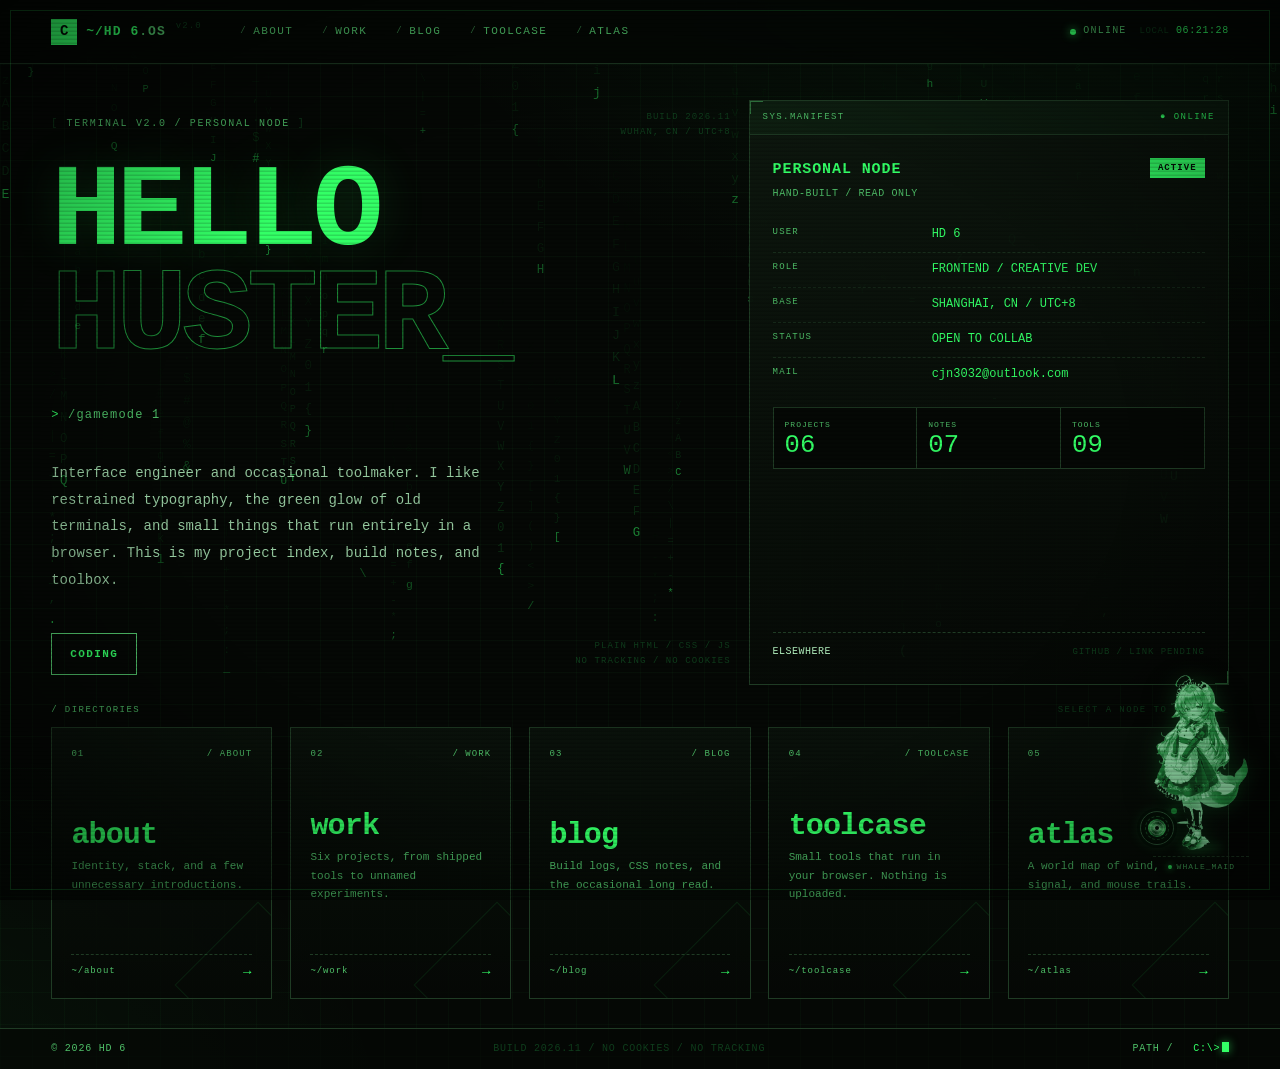
==== index.html @ aab97307 "提交网页作业" ====
<!doctype html>
<html lang="en">
<head>
  <meta charset="UTF-8">
  <meta name="viewport" content="width=device-width, initial-scale=1.0">
  <meta name="color-scheme" content="dark">
  <meta name="theme-color" content="#050805">
  <meta name="description" content="HD 6.OS — A brief introduction.">
  <title>HELLO, HUSTER_ — HD 6.OS</title>
  <link rel="icon" href="assets/favicon.svg" type="image/svg+xml">
  <link rel="stylesheet" href="assets/style.css">
  <script src="assets/atlas-data.js" defer></script>
  <script src="assets/app.js" defer></script>
</head>
<body>
  <a class="skip-link" href="#main" data-skip-link="">SKIP TO CONTENT</a>
  <div class="crt" aria-hidden="true"></div>
  <canvas class="code-rain" data-code-rain aria-hidden="true"></canvas>

  <header class="topbar">
    <a class="brand" href="#/" aria-label="HD 6.OS — TERMINAL v2.0 home">
      <span class="brand-mark" aria-hidden="true">C</span>
      <span class="brand-name">~/HD 6<span class="slash">.OS</span></span>
      <span class="brand-ver">v2.0</span>
    </a>
    <nav class="nav" aria-label="Primary navigation">
      <a href="#/about" data-nav-route="about"><span class="nav-num">/</span>about</a>
      <a href="#/work" data-nav-route="work"><span class="nav-num">/</span>work</a>
      <a href="#/blog" data-nav-route="blog"><span class="nav-num">/</span>blog</a>
      <a href="#/toolcase" data-nav-route="toolcase"><span class="nav-num">/</span>toolcase</a>
      <a href="#/atlas" data-nav-route="atlas"><span class="nav-num">/</span>atlas</a>
    </nav>
    <div class="sysline">
      <span class="sys-status"><span class="dot" aria-hidden="true"></span>ONLINE</span>
      <span class="clock"><span class="clock-label">LOCAL</span> <span data-clock>--:--:--</span></span>
    </div>
  </header>

  <main id="main" tabindex="-1"><section class="spa-route home" data-route="home"><section class="hero" aria-labelledby="hero-title">
      <div class="hero-top">
        <p class="eyebrow"><span class="bracket">[</span> TERMINAL v2.0 / PERSONAL NODE <span class="bracket">]</span></p>
        <p class="hero-build">BUILD 2026.11<br>WUHAN, CN / UTC+8</p>
      </div>

      <h1 class="hero-title" id="hero-title">
        <span class="line">HELLO</span>
        <span class="line line--dim">HUSTER_</span>
      </h1>

      <p class="hero-cmd"><span class="prompt">&gt;</span> /gamemode 1</p>

      <p class="hero-lede">Interface engineer and occasional toolmaker. I like restrained typography, the green glow of old terminals, and small things that run entirely in a browser. This is my project index, build notes, and toolbox.</p>

      <div class="hero-foot">
        <div class="hero-actions">
          <a class="btn" href="mailto:cjn3032@outlook.com" data-run-contact aria-haspopup="dialog" aria-label="Start simulated coding protocol">CODING</a>
        </div>
        <p class="hero-note">PLAIN HTML / CSS / JS<br>NO TRACKING / NO COOKIES</p>
      </div>
    </section>

    <aside class="manifest panel" aria-labelledby="manifest-title">
      <div class="panel-bar">
        <span>sys.manifest</span>
        <span class="bar-state">● ONLINE</span>
      </div>
      <div class="manifest-body">
        <div class="manifest-intro">
          <div>
            <h2 id="manifest-title">PERSONAL NODE</h2>
            <p>HAND-BUILT / READ ONLY</p>
          </div>
          <span class="status-tag status-tag--live">ACTIVE</span>
        </div>

        <dl class="data-list">
          <div>
<dt>USER</dt>
<dd>HD 6</dd>
</div>
          <div>
<dt>ROLE</dt>
<dd>FRONTEND / CREATIVE DEV</dd>
</div>
          <div>
<dt>BASE</dt>
<dd>SHANGHAI, CN / UTC+8</dd>
</div>
          <div>
<dt>STATUS</dt>
<dd>OPEN TO COLLAB</dd>
</div>
          <div>
<dt>MAIL</dt>
<dd><a href="mailto:cjn3032@outlook.com">cjn3032@outlook.com</a></dd>
</div>
        </dl>

        <div class="manifest-metrics">
          <div class="metric">
<span>PROJECTS</span><strong data-manifest-projects>06</strong>
</div>
          <div class="metric">
<span>NOTES</span><strong data-manifest-notes>07</strong>
</div>
          <div class="metric">
<span>TOOLS</span><strong data-manifest-tools>09</strong>
</div>
        </div>

        <div class="manifest-contact">
          <span>ELSEWHERE</span>
          <span class="pending">GITHUB / LINK PENDING</span>
        </div>
      </div>
    </aside>

    <section class="directory" aria-labelledby="directory-title">
      <div class="dir-head">
        <span id="directory-title">/ DIRECTORIES</span>
        <span class="hint">SELECT A NODE TO DECRYPT_</span>
      </div>
      <div class="dir-grid">
        <a class="dircard" href="#/about">
          <div class="dircard-top">
<span>01</span><span>/ ABOUT</span>
</div>
          <div>
            <h2>about</h2>
            <span class="dircard-desc">Identity, stack, and a few unnecessary introductions.</span>
          </div>
          <div class="dircard-foot">
<span>~/about</span><span class="dircard-arrow" aria-hidden="true">→</span>
</div>
        </a>

        <a class="dircard" href="#/work">
          <div class="dircard-top">
<span>02</span><span>/ WORK</span>
</div>
          <div>
            <h2>work</h2>
            <span class="dircard-desc">Six projects, from shipped tools to unnamed experiments.</span>
          </div>
          <div class="dircard-foot">
<span>~/work</span><span class="dircard-arrow" aria-hidden="true">→</span>
</div>
        </a>

        <a class="dircard" href="#/blog">
          <div class="dircard-top">
<span>03</span><span>/ BLOG</span>
</div>
          <div>
            <h2>blog</h2>
            <span class="dircard-desc">Build logs, CSS notes, and the occasional long read.</span>
          </div>
          <div class="dircard-foot">
<span>~/blog</span><span class="dircard-arrow" aria-hidden="true">→</span>
</div>
        </a>

        <a class="dircard" href="#/toolcase">
          <div class="dircard-top">
<span>04</span><span>/ TOOLCASE</span>
</div>
          <div>
            <h2>toolcase</h2>
            <span class="dircard-desc">Small tools that run in your browser. Nothing is uploaded.</span>
          </div>
          <div class="dircard-foot">
<span>~/toolcase</span><span class="dircard-arrow" aria-hidden="true">→</span>
</div>
        </a>

        <a class="dircard" href="#/atlas">
          <div class="dircard-top">
<span>05</span><span>/ ATLAS</span>
</div>
          <div>
            <h2>atlas</h2>
            <span class="dircard-desc">A world map of wind, signal, and mouse trails.</span>
          </div>
          <div class="dircard-foot">
<span>~/atlas</span><span class="dircard-arrow" aria-hidden="true">→</span>
</div>
        </a>
      </div>
    </section>
  <dialog class="scan-dialog" data-scan-dialog tabindex="-1" aria-labelledby="scan-title" aria-describedby="scan-note scan-keyhint">
    <div class="scan-frame">
      <header class="scan-top">
        <p class="scan-kicker">[ CODING PROTOCOL / 01 ]</p>
        <div class="scan-top-right">
          <span class="scan-sim"><span class="dot"></span>SIMULATION / NO CAMERA</span>
          <button class="scan-close" type="button" data-scan-close aria-label="Close simulated facial recognition">ESC / ABORT</button>
        </div>
      </header>

      <div class="scan-layout">
        <div class="scan-stage">
          <div class="scan-stage-hud" aria-hidden="true">
            <span>SUBJECT / SYNTHETIC</span>
            <span>MESH / 68 PTS</span>
          </div>

          <span class="scan-ring" aria-hidden="true"></span>

          <svg class="scan-face" viewbox="0 0 440 480" aria-hidden="true" focusable="false">
            <g class="scan-corners">
              <path d="M78 118V78H118"></path>
              <path d="M322 78H362V118"></path>
              <path d="M78 362V402H118"></path>
              <path d="M322 402H362V362"></path>
              <path class="scan-rail" d="M88 240H132"></path>
              <path class="scan-rail" d="M308 240H352"></path>
            </g>
            <g class="scan-mesh">
              <path class="scan-outline" pathlength="1" d="M220 50C168 50 132 96 132 166C132 218 146 260 166 296C182 326 202 350 220 360C238 350 258 326 274 296C294 260 308 218 308 166C308 96 272 50 220 50Z"></path>
              <path d="M220 50V360"></path>
              <path d="M132 166H308"></path>
              <path d="M150 128Q220 108 290 128"></path>
              <path d="M146 200Q220 184 294 200"></path>
              <path d="M146 248Q220 272 294 248"></path>
              <path d="M166 296Q220 322 274 296"></path>
              <path d="M150 128L132 166L146 200L166 296L220 360L274 296L294 200L308 166L290 128Z"></path>
              <path d="M164 182Q188 164 212 182Q188 200 164 182Z"></path>
              <path d="M228 182Q252 164 276 182Q252 200 228 182Z"></path>
              <path d="M220 182L210 232L226 238"></path>
              <path d="M184 270Q220 286 256 270"></path>
              <path d="M150 128L220 238L290 128"></path>
              <path d="M166 296L220 238L274 296"></path>
              <path d="M132 166L220 238L308 166"></path>
              <path d="M160 110L220 182L280 110"></path>
              <path d="M152 216L220 280L288 216"></path>
              <path d="M188 200L220 248L252 200"></path>
            </g>
            <g class="scan-points">
              <circle cx="220" cy="50" r="2"></circle><circle cx="132" cy="166" r="2"></circle><circle cx="308" cy="166" r="2"></circle>
              <circle cx="166" cy="296" r="2"></circle><circle cx="274" cy="296" r="2"></circle><circle cx="220" cy="360" r="2"></circle>
              <circle cx="188" cy="182" r="2"></circle><circle cx="252" cy="182" r="2"></circle><circle cx="210" cy="232" r="2"></circle>
              <circle cx="226" cy="238" r="2"></circle><circle cx="220" cy="286" r="2"></circle><circle cx="150" cy="128" r="2"></circle>
              <circle cx="290" cy="128" r="2"></circle><circle cx="146" cy="248" r="2"></circle><circle cx="294" cy="248" r="2"></circle>
            </g>
          </svg>

          <span class="scan-sweep" aria-hidden="true"></span>

          <div class="scan-stage-foot" aria-hidden="true">
            <span data-scan-stage>STANDBY</span>
            <span data-scan-coords>X 000.000 / Y 000.000</span>
          </div>
        </div>

        <div class="scan-copy">
          <p class="eyebrow">IDENTITY LAYER / 01</p>
          <h2 class="scan-title" id="scan-title">FACIAL<br><span>HANDSHAKE</span>
</h2>
          <p class="scan-lede" id="scan-note">Facial recognition...</p>

          <div class="scan-meter">
            <div class="scan-meter-top">
              <span data-scan-status role="status" aria-live="polite">INITIALIZING</span>
              <strong data-scan-progress>00%</strong>
            </div>
            <div class="scan-track"><span data-scan-bar style="width:0%"></span></div>
          </div>

          <ul class="scan-checks" aria-label="Simulated recognition steps">
            <li data-scan-check="acquire">
<span class="scan-mark">[ -- ]</span><span>SUBJECT ACQUISITION</span>
</li>
            <li data-scan-check="liveness">
<span class="scan-mark">[ -- ]</span><span>LIVENESS CHECK</span>
</li>
            <li data-scan-check="mesh">
<span class="scan-mark">[ -- ]</span><span>MESH LOCK / 68 PTS</span>
</li>
            <li data-scan-check="entropy">
<span class="scan-mark">[ -- ]</span><span>ENTROPY SAMPLE</span>
</li>
            <li data-scan-check="match">
<span class="scan-mark">[ -- ]</span><span>CONFIDENCE MATCH</span>
</li>
          </ul>

          <div class="scan-log-wrap">
            <p class="scan-label">HANDSHAKE LOG</p>
            <ol class="scan-log" data-scan-log role="log" aria-live="polite"></ol>
          </div>

          <div class="scan-actions">
            <button class="btn btn--quiet" type="button" data-scan-close>ABORT</button>
            <button class="btn scan-enter" type="button" data-scan-enter disabled>ENTER SESSION</button>
          </div>
          <p class="scan-keyhint" id="scan-keyhint">
            <span class="scan-keycap" aria-hidden="true">ANY KEY</span>
            <span>Skip scan and open the code editor</span>
          </p>
          <p class="scan-disclaimer">SIMULATION ONLY / NO CAMERA ACCESS / NO DATA LEAVES THIS BROWSER</p>
        </div>
      </div>
    </div>
  </dialog>

  <section class="code-mode" data-code-mode role="dialog" aria-modal="true" aria-labelledby="code-title" hidden>
    <h2 class="sr-only" id="code-title">Simulated coding session</h2>
    <div class="code-shell">
      <header class="code-head">
        <div class="code-brand">
          <span class="brand-mark" aria-hidden="true">C</span>
          <span class="code-path">~/coding.session</span>
          <span class="code-badge">FAKE BUILD</span>
        </div>
        <div class="code-head-right">
          <span class="code-live"><span class="dot"></span>SESSION LIVE</span>
          <span class="clock"><span class="clock-label">LOCAL</span> <span data-code-clock>--:--:--</span></span>
          <button class="code-exit" type="button" data-code-exit aria-label="Exit simulated coding session">ESC / EXIT</button>
        </div>
      </header>

      <div class="code-body">
        <aside class="code-sidebar" aria-label="Simulated file tree">
          <p class="code-label">EXPLORER</p>
          <p class="code-root">~/coding.session</p>
          <ul class="code-tree">
            <li><span class="tree-dir">src/</span></li>
            <li class="is-active">
<span class="tree-file">identity.ts</span><span class="tree-meta">19</span>
</li>
            <li>
<span class="tree-file">handshake.ts</span><span class="tree-meta">08</span>
</li>
            <li>
<span class="tree-file">deploy.ts</span><span class="tree-meta">11</span>
</li>
            <li><span class="tree-dir">assets/</span></li>
            <li><span class="tree-file">signal.svg</span></li>
          </ul>
          <div class="code-side-stat">
            <span>STATUS</span>
            <strong>SIMULATED</strong>
          </div>
        </aside>

        <section class="code-editor" aria-label="Simulated code editor">
          <div class="code-tabs">
            <span class="is-active">identity.ts</span>
            <span>handshake.ts</span>
            <span class="code-tab-meta">UTF-8</span>
          </div>
          <div class="code-pane" data-code-pane>
            <div class="code-lines" data-code-lines>
              <div class="code-line" data-code-line>
<span class="code-no">01</span><code><span class="tok-comment">// coding/session — simulated locally</span></code>
</div>
              <div class="code-line" data-code-line>
<span class="code-no">02</span><code><span class="tok-key">import</span> { <span class="tok-fn">identify</span> } <span class="tok-key">from</span> <span class="tok-str">"@node/biometrics"</span>;</code>
</div>
              <div class="code-line" data-code-line>
<span class="code-no">03</span><code><span class="tok-key">import</span> { <span class="tok-fn">deploy</span> } <span class="tok-key">from</span> <span class="tok-str">"@node/release"</span>;</code>
</div>
              <div class="code-line" data-code-line>
<span class="code-no">04</span><code> </code>
</div>
              <div class="code-line" data-code-line>
<span class="code-no">05</span><code><span class="tok-key">const</span> subject = <span class="tok-key">await</span> <span class="tok-fn">identify</span>({</code>
</div>
              <div class="code-line" data-code-line>
<span class="code-no">06</span><code>  layer: <span class="tok-str">"coding"</span>,</code>
</div>
              <div class="code-line" data-code-line>
<span class="code-no">07</span><code>  camera: <span class="tok-bool">false</span>,</code>
</div>
              <div class="code-line" data-code-line>
<span class="code-no">08</span><code>  mode: <span class="tok-str">"simulated"</span>,</code>
</div>
              <div class="code-line" data-code-line>
<span class="code-no">09</span><code>});</code>
</div>
              <div class="code-line" data-code-line>
<span class="code-no">10</span><code> </code>
</div>
              <div class="code-line" data-code-line>
<span class="code-no">11</span><code><span class="tok-key">if</span> (!subject.confidence) {</code>
</div>
              <div class="code-line" data-code-line>
<span class="code-no">12</span><code>  <span class="tok-key">throw</span> <span class="tok-key">new</span> <span class="tok-fn">Error</span>(<span class="tok-str">"SIGNAL_LOST"</span>);</code>
</div>
              <div class="code-line" data-code-line>
<span class="code-no">13</span><code>}</code>
</div>
              <div class="code-line" data-code-line>
<span class="code-no">14</span><code> </code>
</div>
              <div class="code-line" data-code-line>
<span class="code-no">15</span><code><span class="tok-key">await</span> <span class="tok-fn">deploy</span>({</code>
</div>
              <div class="code-line" data-code-line>
<span class="code-no">16</span><code>  target: <span class="tok-str">"HD 6.os"</span>,</code>
</div>
              <div class="code-line" data-code-line>
<span class="code-no">17</span><code>  branch: <span class="tok-str">"coding/handshake"</span>,</code>
</div>
              <div class="code-line" data-code-line>
<span class="code-no">18</span><code>});</code>
</div>
              <div class="code-line" data-code-line>
<span class="code-no">19</span><code><span class="tok-fn">console</span>.<span class="tok-fn">log</span>(<span class="tok-str">"hello, world_"</span>);<span class="code-cursor" aria-hidden="true"></span></code>
</div>
            </div>
          </div>
          <div class="code-editor-foot">
            <span>main*</span>
            <span>Ln <b data-code-ln>01</b>, Col 01</span>
            <span>SPACES: 2</span>
            <span>UTF-8</span>
          </div>
        </section>

        <aside class="code-output" aria-label="Simulated build output">
          <div class="code-output-head">
            <span>OUTPUT / DRY RUN</span>
            <span data-code-build-state>QUEUED</span>
          </div>
          <div class="code-progress"><span data-code-bar style="width:0%"></span></div>
          <div class="code-percent">
<strong data-code-percent>00%</strong><span>BUILD</span>
</div>
          <ol class="code-log" data-code-log role="log" aria-live="polite"></ol>
          <div class="code-output-actions">
            <a class="btn btn--quiet" href="mailto:cjn3032@outlook.com">SEND MESSAGE</a>
            <button class="btn" type="button" data-code-exit>RETURN NODE</button>
          </div>
          <p class="code-note">NO FILES WRITTEN / NO NETWORK CALLS</p>
        </aside>
      </div>

      <footer class="code-foot">
        <span>CODING PROTOCOL / SIMULATED</span>
        <span>BUILD 2026.11 / DRY RUN</span>
        <span>ESC TO RETURN</span>
      </footer>
    </div>

    <div class="breach" data-breach hidden aria-hidden="true">
      <div class="breach-noise" aria-hidden="true"></div>
      <div class="breach-wrap">
        <header class="breach-head">
          <p class="breach-eyebrow"><span class="breach-alert-dot" aria-hidden="true"></span>UNAUTHORIZED PROCESS / PID 0x6F</p>
          <p class="breach-head-note">BROWSER-SIDE SIMULATION / NO FILES TOUCHED</p>
          <button class="breach-exit" type="button" data-code-exit data-breach-exit>DISCONNECT [ESC]</button>
        </header>

        <div class="breach-grid">
          <section class="breach-window breach-explorer" aria-label="Simulated file explorer">
            <header class="breach-winbar">
              <span class="breach-dots" aria-hidden="true"><i></i><i></i><i></i></span>
              <span class="breach-wintitle">EXPLORER.EXE</span>
              <span class="breach-winmeta">NODE 07 / LIVE</span>
            </header>
            <div class="breach-explorer-body">
              <div class="breach-address">
                <span class="breach-address-label">ADDRESS</span>
                <span class="breach-address-path" data-breach-path></span>
                <span class="breach-caret" aria-hidden="true"></span>
              </div>
              <div class="breach-explorer-main">
                <aside class="breach-tree" aria-hidden="true">
                  <p>QUICK ACCESS</p>
                  <ul>
                    <li class="is-active">Desktop</li>
                    <li>Documents</li>
                    <li>Downloads</li>
                    <li>Projects</li>
                    <li>Node_07</li>
                  </ul>
                </aside>
                <div class="breach-files" data-breach-files>
                  <div class="breach-file breach-file--head">
<span>NAME</span><span>TYPE</span><span>MODIFIED</span>
</div>
                  <div class="breach-file">
<span>contracts/</span><span>FOLDER</span><span>09:41</span>
</div>
                  <div class="breach-file">
<span>site-2026/</span><span>FOLDER</span><span>09:42</span>
</div>
                  <div class="breach-file">
<span>README.txt</span><span>TEXT</span><span>09:18</span>
</div>
                  <div class="breach-file">
<span>signal.log</span><span>LOG</span><span>09:40</span>
</div>
                  <div class="breach-file">
<span>backup_final.zip</span><span>ARCHIVE</span><span>08:57</span>
</div>
                  <div class="breach-file">
<span>notes_2026.md</span><span>MARKDOWN</span><span>09:12</span>
</div>
                  <div class="breach-file">
<span>passphrase.txt</span><span>TEXT</span><span>09:39</span>
</div>
                </div>
              </div>
              <div class="breach-explorer-status">
                <span>1 OBJECT SELECTED / READ-ONLY MIRROR</span>
                <span>LOCAL SESSION</span>
              </div>
            </div>
          </section>

          <section class="breach-window breach-terminal" aria-label="Simulated command prompt">
            <header class="breach-winbar">
              <span class="breach-dots" aria-hidden="true"><i></i><i></i><i></i></span>
              <span class="breach-wintitle">cmd.exe / REMOTE INPUT</span>
              <span class="breach-winmeta">PID 0x6F</span>
            </header>
            <pre class="breach-term-log" data-breach-log></pre>
            <div class="breach-term-foot">
              <span>TRACE / USER INPUT MIRRORED</span>
              <span>NO COMMANDS EXECUTED</span>
            </div>
          </section>

          <aside class="breach-window breach-alert" data-breach-alert>
            <div class="breach-alert-body">
              <p class="breach-alert-eyebrow">SYSTEM INTEGRITY / FAILED</p>
              <h3 class="breach-alert-title">UNAUTHORIZED<br>PROCESS</h3>
              <p class="breach-alert-copy">A remote session has attached to the local editor. This is a simulated containment failure.</p>
              <div class="breach-meter-top">
<span>TRANSFER</span><strong data-breach-percent>00%</strong>
</div>
              <div class="breach-meter"><span data-breach-bar style="width:0%"></span></div>
              <p class="breach-status" data-breach-status>INITIALIZING / TRACE</p>
              <ul class="breach-facts">
                <li>
<span>INPUT</span><strong>MIRRORED</strong>
</li>
                <li>
<span>PATHS</span><strong>12,408</strong>
</li>
                <li>
<span>FILES</span><strong>UNTOUCHED</strong>
</li>
              </ul>
              <button class="btn breach-btn" type="button" data-code-exit data-breach-exit>RETURN NODE</button>
              <p class="breach-disclaimer">SIMULATION ONLY / NO SYSTEM FILES WERE TOUCHED</p>
            </div>
          </aside>
        </div>

        <footer class="breach-foot">
          <span>SESSION / CODING</span>
          <span>UNKNOWN VECTOR 0x6F</span>
          <span>NO NETWORK / NO FILES</span>
        </footer>
      </div>
    </div>
  </section>
</section><section class="spa-route subpage" data-route="about" hidden="hidden"><div class="crumbline">
      <span class="crumb-path">~/about</span>
      <span class="pagecode">PAGE 01 / 05</span>
    </div>

    <header class="pagehead">
      <div>
        <p class="eyebrow"><span class="bracket">[</span> SECTION 01 / IDENTITY <span class="bracket">]</span></p>
        <h1 class="page-title">
<span class="prompt">&gt;</span>WHO AM I<span class="cursor cursor--small" aria-hidden="true"></span>
</h1>
        <p class="page-lede">An informal introduction</p>
      </div>
      <dl class="filemeta">
        <dt>FILE</dt>
<dd>about.md</dd>
        <dt>MODE</dt>
<dd>READ-ONLY</dd>
        <dt>UPDATED</dt>
<dd>2026.11</dd>
      </dl>
    </header>

    <div class="about-grid">
      <aside class="profile panel" aria-label="JUNNAN CHEN ID card">
        <div class="id-card">
          <span class="id-glyph" aria-hidden="true">C</span>
          <figure class="id-photo">
            <img src="assets/id-card-cat.jpg" alt="戴面罩的粉色猫，经终端绿调处理的身份卡主视觉" width="1200" height="600" fetchpriority="high" decoding="async" onerror="this.closest('.id-photo').remove()">
            <span class="id-scan" aria-hidden="true"></span>
          </figure>
          <span class="id-caption">JUNNAN CHEN / PERSONAL NODE</span>
          <span class="id-serial">ID-2007-1027</span>
        </div>

        <div class="profile-body">
          <dl class="data-list">
            <div>
<dt>HANDLE</dt>
<dd>JUNNAN CHEN</dd>
</div>
            <div>
<dt>ROLE</dt>
<dd>FRONTEND / CREATIVE DEV</dd>
</div>
            <div>
<dt>BASE</dt>
<dd>WUHAN, CN / UTC+8</dd>
</div>
            <div>
<dt>STATUS</dt>
<dd>OPEN TO COLLAB</dd>
</div>
            <div>
<dt>MAIL</dt>
<dd><a href="mailto:cjn3032@outlook.com">cjn3032@outlook.com</a></dd>
</div>
            <div>
<dt>GITHUB</dt>
<dd><span class="pending">LINK PENDING</span></dd>
</div>
          </dl>
          <div class="barcode" aria-hidden="true"></div>
        </div>

        <div class="profile-contact">
          <a class="btn btn--block" href="mailto:cjn3032@outlook.com">RUN CONTACT</a>
          <span class="pending">NO SOCIALS / NO TRACKING</span>
        </div>
      </aside>

      <div class="dossier">
        <section class="section" aria-labelledby="profile-title">
          <h2 class="section-head" id="profile-title">
<span class="idx">01 /</span> PROFILE <span class="idx">WHO AM I</span>
</h2>
          <div class="prose">
            <p>Hi, I'm 陈俊男. I study at HUST; this is my personal node.</p>
            <p>Most of my work happens in the browser: turning dense information into readable layers, making interaction lighter and pages faster. I like terminals, grids, monospace type, and things that <span class="accent">look like machines and feel human</span>.</p>
            <p>This site is a personal node under construction. Projects are still growing, notes are still being written, and tools are still being added. Start with <a class="linkline" href="#/work">WORK</a> or <a class="linkline" href="#/blog">BLOG</a>.</p>
          </div>
        </section>

        <section class="section" aria-labelledby="skills-title">
          <h2 class="section-head" id="skills-title">
<span class="idx">02 /</span> CAPABILITIES <span class="idx">STATIC</span>
</h2>
          <div class="skills">
            <div class="skill">
              <div class="skill-top">
<span>HTML / CSS</span><strong>86%</strong>
</div>
              <div class="meter" role="img" aria-label="HTML and CSS proficiency 86%"><span style="--v:86"></span></div>
            </div>
            <div class="skill">
              <div class="skill-top">
<span>JAVASCRIPT</span><strong>82%</strong>
</div>
              <div class="meter" role="img" aria-label="JavaScript proficiency 82%"><span style="--v:82"></span></div>
            </div>
            <div class="skill">
              <div class="skill-top">
<span>DESIGN SYSTEMS</span><strong>74%</strong>
</div>
              <div class="meter" role="img" aria-label="Design systems proficiency 74%"><span style="--v:74"></span></div>
            </div>
            <div class="skill">
              <div class="skill-top">
<span>TOOLING / BUILD</span><strong>78%</strong>
</div>
              <div class="meter" role="img" aria-label="Tooling and build proficiency 78%"><span style="--v:78"></span></div>
            </div>
          </div>
        </section>

        <section class="section" aria-labelledby="log-title">
          <h2 class="section-head" id="log-title">
<span class="idx">03 /</span> SYSTEM LOG <span class="idx">RECENT</span>
</h2>
          <ol class="log-list">
            <li>
              <time class="log-date" datetime="2026-11-09">2026.11.09</time>
              <p class="log-text">Rebuilt the whole site as <strong>V2.0</strong>. Full-screen shell, filterable project index, and a CSS-only scanline pass.</p>
            </li>
            <li>
              <time class="log-date" datetime="2026-10-24">2026.10.24</time>
              <p class="log-text">Started moving everyday tools into the browser. First up: the <strong>TIMESTAMP</strong> converter.</p>
            </li>
            <li>
              <time class="log-date" datetime="2026-09-12">2026.09.12</time>
              <p class="log-text">Removed three barely used dependencies; build time dropped from <strong>8s</strong> to <strong>1.2s</strong>.</p>
            </li>
          </ol>
        </section>

        <section class="friend-links" aria-labelledby="friend-links-title">
          <div class="friend-links-head">
            <h2 class="friend-links-title" id="friend-links-title">
<span class="quote-mark" aria-hidden="true">// </span>FRIEND LINKS</h2>
            <span class="friend-links-count">04 EXTERNAL NODES</span>
          </div>
          <ul class="friend-links-list">
            <li>
              <a class="friend-link" href="https://act.mihoyo.com/ys/app/interactive-map/" target="_blank" rel="noopener noreferrer">
                <span class="friend-link-index" aria-hidden="true">01</span>
                <span class="friend-link-name">GENSHIN MAP</span>
                <span class="friend-link-host">act.mihoyo.com <span class="friend-link-arrow" aria-hidden="true">↗</span><span class="sr-only"> (opens in a new tab)</span></span>
              </a>
            </li>
            <li>
              <a class="friend-link" href="https://iirose.com/" target="_blank" rel="noopener noreferrer">
                <span class="friend-link-index" aria-hidden="true">02</span>
                <span class="friend-link-name">IIROSE</span>
                <span class="friend-link-host">iirose.com <span class="friend-link-arrow" aria-hidden="true">↗</span><span class="sr-only"> (opens in a new tab)</span></span>
              </a>
            </li>
            <li>
              <a class="friend-link" href="https://www.runoob.com/" target="_blank" rel="noopener noreferrer">
                <span class="friend-link-index" aria-hidden="true">03</span>
                <span class="friend-link-name">RUNOOB</span>
                <span class="friend-link-host">runoob.com <span class="friend-link-arrow" aria-hidden="true">↗</span><span class="sr-only"> (opens in a new tab)</span></span>
              </a>
            </li>
            <li>
              <a class="friend-link" href="https://csdiy.wiki/" target="_blank" rel="noopener noreferrer">
                <span class="friend-link-index" aria-hidden="true">04</span>
                <span class="friend-link-name">CS DIY</span>
                <span class="friend-link-host">csdiy.wiki <span class="friend-link-arrow" aria-hidden="true">↗</span><span class="sr-only"> (opens in a new tab)</span></span>
              </a>
            </li>
          </ul>
        </section>

        <section class="cta-strip panel" aria-labelledby="about-cta">
          <div>
            <h2 id="about-cta">Have a project, or just want to say hi?</h2>
            <p>I usually reply within 24 hours. The GitHub link is still in progress.</p>
          </div>
          <a class="btn" href="mailto:cjn3032@outlook.com">RUN CONTACT</a>
        </section>
      </div>
    </div>
  </section><section class="spa-route subpage" data-route="work" hidden="hidden"><div class="crumbline">
      <span class="crumb-path">~/work</span>
      <span class="pagecode">PAGE 02 / 05</span>
    </div>

    <header class="pagehead">
      <div>
        <p class="eyebrow"><span class="bracket">[</span> SECTION 02 / INDEX <span class="bracket">]</span></p>
        <h1 class="page-title">
<span class="prompt">&gt;</span> ls -la /work<span class="cursor cursor--small" aria-hidden="true"></span>
</h1>
        <p class="page-lede">Six nodes: some live, some still in the lab. This is an index only; no polished detail pages. If one catches your eye, send a note.</p>
      </div>
      <dl class="filemeta">
        <dt>FILE</dt>
<dd>work.index</dd>
        <dt>MODE</dt>
<dd>LIST</dd>
        <dt>UPDATED</dt>
<dd>2026.11</dd>
      </dl>
    </header>

    <div class="filterbar" role="group" aria-label="Filter projects by category" data-work-filters>
      <button class="filter is-active" type="button" data-filter="all" aria-pressed="true">ALL <span class="filter-count" data-filter-count="all">06</span></button>
      <button class="filter" type="button" data-filter="web" aria-pressed="false">WEB <span class="filter-count" data-filter-count="web">03</span></button>
      <button class="filter" type="button" data-filter="tool" aria-pressed="false">TOOL <span class="filter-count" data-filter-count="tool">02</span></button>
      <button class="filter" type="button" data-filter="lab" aria-pressed="false">LAB <span class="filter-count" data-filter-count="lab">01</span></button>
      <p class="work-live"><span class="dot" aria-hidden="true"></span> <strong data-work-visible>06</strong> / 06 VISIBLE</p>
    </div>

    <div class="work-grid" data-work-grid>
      <article class="project project--featured" data-cat="web">
        <div class="project-top">
          <span class="project-index">[ 001 ]</span>
          <span class="status-tag status-tag--live">LIVE</span>
        </div>
        <p class="project-cat">WEB / PERSONAL SYSTEM</p>
        <h2 class="project-title">TERMINAL.OS</h2>
        <p class="project-desc">The page you're on: a full-screen terminal shell, a filterable project index, and a scanline pass drawn in CSS only.</p>
        <ul class="project-chips">
          <li class="chip">HTML</li>
          <li class="chip">CSS</li>
          <li class="chip">JAVASCRIPT</li>
        </ul>
        <div class="mock" aria-hidden="true">
          <div class="mock-bar">
<i></i><i></i><i></i><em>~/HD 6.os</em>
</div>
          <pre><span class="mock-glow">$</span>WHO AM I
JUNNAN CHEN
<span class="mock-glow">$</span> uptime
07:42 up 2 days, 1 user
<span class="mock-glow">$</span> <span class="cursor cursor--small"></span></pre>
        </div>
        <div class="project-foot">
          <span>2026 / ZS-001</span>
          <span>DETAIL / SOON</span>
        </div>
      </article>

      <article class="project" data-cat="lab">
        <div class="project-top">
          <span class="project-index">[ 002 ]</span>
          <span class="status-tag status-tag--wip">WIP</span>
        </div>
        <p class="project-cat">LAB / KNOWLEDGE GRAPH</p>
        <h2 class="project-title">NODE ATLAS</h2>
        <p class="project-desc">Loose notes, links, and half-finished things wired into one graph. For now it behaves more like a map that breathes.</p>
        <ul class="project-chips">
          <li class="chip">GRAPH</li>
          <li class="chip">JS</li>
        </ul>
        <div class="project-foot">
          <span>2026 / ZS-002</span>
          <span>DETAIL / SOON</span>
        </div>
      </article>

      <article class="project" data-cat="tool">
        <div class="project-top">
          <span class="project-index">[ 003 ]</span>
          <span class="status-tag status-tag--beta">BETA</span>
        </div>
        <p class="project-cat">TOOL / IMAGE LAB</p>
        <h2 class="project-title">PIXEL FOUNDRY</h2>
        <p class="project-desc">A small workshop for pixel icons in the browser. Export a PNG; nothing is uploaded.</p>
        <ul class="project-chips">
          <li class="chip">CANVAS</li>
          <li class="chip">PNG</li>
        </ul>
        <div class="project-foot">
          <span>2025 / ZS-003</span>
          <span>DETAIL / SOON</span>
        </div>
      </article>

      <article class="project" data-cat="tool">
        <div class="project-top">
          <span class="project-index">[ 004 ]</span>
          <span class="status-tag status-tag--live">LIVE</span>
        </div>
        <p class="project-cat">TOOL / FOCUS</p>
        <h2 class="project-title">SIGNAL</h2>
        <p class="project-desc">A minimal pomodoro timer and focus log. It remembers the last time you drifted.</p>
        <ul class="project-chips">
          <li class="chip">JS</li>
          <li class="chip">TIMER</li>
        </ul>
        <div class="project-foot">
          <span>2025 / ZS-004</span>
          <span>DETAIL / SOON</span>
        </div>
      </article>

      <article class="project" data-cat="web">
        <div class="project-top">
          <span class="project-index">[ 005 ]</span>
          <span class="status-tag status-tag--wip">WIP</span>
        </div>
        <p class="project-cat">WEB / SOCIAL EXPERIMENT</p>
        <h2 class="project-title">FISHBOWL</h2>
        <p class="project-desc">A transparent message pond: every line you write becomes a fish and swims onto someone else's screen.</p>
        <ul class="project-chips">
          <li class="chip">CSS</li>
          <li class="chip">CANVAS</li>
          <li class="chip">WEB</li>
        </ul>
        <div class="project-foot">
          <span>2025 / ZS-005</span>
          <span>DETAIL / SOON</span>
        </div>
      </article>

      <article class="project" data-cat="web">
        <div class="project-top">
          <span class="project-index">[ 006 ]</span>
          <span class="status-tag status-tag--archived">ARCHIVED</span>
        </div>
        <p class="project-cat">WEB / RESTORATION</p>
        <h2 class="project-title">CARBON COPY</h2>
        <p class="project-desc">A pixel-by-pixel reconstruction study of an old web page. Kept as an archive.</p>
        <ul class="project-chips">
          <li class="chip">HTML</li>
          <li class="chip">CSS</li>
          <li class="chip">ARCHIVE</li>
        </ul>
        <div class="project-foot">
          <span>2024 / ZS-006</span>
          <span>DETAIL / SOON</span>
        </div>
      </article>

      <div class="work-empty" data-work-empty hidden>NO MATCHING NODES / TRY ANOTHER FILTER</div>
    </div>

    <p class="work-footnote">ALL WORK IS PLACEHOLDER UNLESS LINKED. DETAIL PAGES / PENDING.</p>

    <section class="cta-strip panel" aria-labelledby="work-cta">
      <div>
        <h2 id="work-cta">Have an idea you want to make real?</h2>
        <p>It doesn't have to be complete. A link, a sketch, or a simple 'this feels off' is enough.</p>
      </div>
      <a class="btn" href="mailto:cjn3032@outlook.com">START A THREAD</a>
    </section>
  </section><section class="spa-route subpage blog-page" data-route="blog" hidden="hidden" data-blog=""><div class="crumbline">
      <span class="crumb-path">~/blog</span>
      <span class="pagecode">PAGE 03 / 05</span>
    </div>

    <header class="pagehead">
      <div>
        <p class="eyebrow"><span class="bracket">[</span> SECTION 03 / NOTES <span class="bracket">]</span></p>
        <h1 class="page-title">
<span class="prompt">&gt;</span> tail -f /blog<span class="cursor cursor--small" aria-hidden="true"></span>
</h1>
        <p class="page-lede">Build logs, CSS notes, and the occasional long read. Entries are stored locally in this browser; no comments, no tracking.</p>
      </div>
      <dl class="filemeta">
        <dt>FILE</dt>
<dd>blog.log</dd>
        <dt>MODE</dt>
<dd>STREAM</dd>
        <dt>UPDATED</dt>
<dd>2026.11</dd>
      </dl>
    </header>

    <div class="blog-toolbar">
      <div class="blog-toolbar-copy">
        <span class="eyebrow"><span class="bracket">[</span> LOCAL ENTRY STORE <span class="bracket">]</span></span>
        <span class="blog-count" data-blog-count>07 ENTRIES</span>
      </div>
      <div class="blog-toolbar-actions">
        <span class="blog-status" data-blog-status role="status" aria-live="polite"></span>
        <button class="btn btn--quiet" type="button" data-blog-new aria-haspopup="dialog" hidden>+ NEW ENTRY</button>
      </div>
    </div>

    <article class="featured-post panel" aria-labelledby="featured-title" tabindex="-1" data-blog-featured>
      <div class="featured-index">
        <span class="eyebrow">FEATURED</span>
        <span class="big" aria-hidden="true">01</span>
        <div class="featured-meta">
          <time datetime="2026-11-09" data-blog-featured-date>2026.11.09</time>
          <span data-blog-featured-meta>DEVLOG / CSS / 8 MIN</span>
        </div>
      </div>
      <div class="featured-copy">
        <p class="eyebrow"><span class="bracket">[</span> FEATURED ENTRY <span class="bracket">]</span></p>
        <h2 class="featured-title" id="featured-title" data-blog-featured-title>Why I rewrote my personal site again</h2>
        <p class="featured-excerpt" data-blog-featured-excerpt>The last rewrite was two years ago. The old version wasn't broken; it just didn't feel like me anymore. So I pulled apart the centered card and rebuilt it as a full-screen green terminal, then asked again: what should this site show first?</p>
        <div class="featured-bottom" data-blog-featured-bottom>
          <span class="chip">DEVLOG</span>
          <span class="chip">CSS</span>
          <span class="chip">8 MIN</span>
          <span class="pending">ENTRY PAGE / PENDING</span>
        </div>
      </div>
    </article>

    <div class="blog-grid">
      <section class="post-list" aria-labelledby="entries-title" data-blog-list>
        <h2 class="section-head" id="entries-title">
<span class="idx">01 /</span> LOG ENTRIES <span class="idx">RECENT</span>
</h2>
        <div class="post-head" aria-hidden="true">
          <span>DATE</span>
          <span>ENTRY</span>
          <span>TAGS</span>
          <span>READ / PIN / DEL</span>
        </div>

        <article class="post-row">
          <time class="post-date" datetime="2026-11-02">2026.11.02</time>
          <div class="post-main">
            <h3 class="post-title">How to draw a scanline that doesn't sting</h3>
            <p class="post-excerpt">A scanline isn't just dark stripes over the page. The hard part is letting it live in the dark without stealing the text's air.</p>
          </div>
          <ul class="post-tags">
            <li class="chip">CSS</li>
            <li class="chip">DETAIL</li>
          </ul>
          <span class="post-read">05 MIN</span>
        </article>

        <article class="post-row">
          <time class="post-date" datetime="2026-10-24">2026.10.24</time>
          <div class="post-main">
            <h3 class="post-title">Local first: keep tools in the browser</h3>
            <p class="post-excerpt">Timestamps, JSON, contrast, and UUIDs need no server. Data never leaves the tab, and the whole backend disappears.</p>
          </div>
          <ul class="post-tags">
            <li class="chip">JS</li>
            <li class="chip">TOOLING</li>
          </ul>
          <span class="post-read">06 MIN</span>
        </article>

        <article class="post-row">
          <time class="post-date" datetime="2026-10-11">2026.10.11</time>
          <div class="post-main">
            <h3 class="post-title">Why terminal palettes are always green</h3>
            <p class="post-excerpt">From P1 phosphor to today's #33ff66: green was an early display compromise, then an atmosphere we chose.</p>
          </div>
          <ul class="post-tags">
            <li class="chip">COLOR</li>
            <li class="chip">DESIGN</li>
          </ul>
          <span class="post-read">04 MIN</span>
        </article>

        <article class="post-row">
          <time class="post-date" datetime="2026-09-28">2026.09.28</time>
          <div class="post-main">
            <h3 class="post-title">A static site build checklist</h3>
            <p class="post-excerpt">No framework, still discipline: directory rules, link checks, responsive captures, and a few commands before release.</p>
          </div>
          <ul class="post-tags">
            <li class="chip">STATIC</li>
            <li class="chip">PROCESS</li>
          </ul>
          <span class="post-read">07 MIN</span>
        </article>

        <article class="post-row">
          <time class="post-date" datetime="2026-09-12">2026.09.12</time>
          <div class="post-main">
            <h3 class="post-title">My Git alias cheat sheet</h3>
            <p class="post-excerpt">A few aliases worn into muscle memory. They didn't make Git simpler; they made it faster.</p>
          </div>
          <ul class="post-tags">
            <li class="chip">GIT</li>
            <li class="chip">NOTES</li>
          </ul>
          <span class="post-read">03 MIN</span>
        </article>

        <article class="post-row">
          <time class="post-date" datetime="2026-08-30">2026.08.30</time>
          <div class="post-main">
            <h3 class="post-title">August reading: on interfaces and machines</h3>
            <p class="post-excerpt">Three half-read books, one paper reread twice, and a clearer verdict: an interface is a machine's manners.</p>
          </div>
          <ul class="post-tags">
            <li class="chip">READING</li>
            <li class="chip">NOTES</li>
          </ul>
          <span class="post-read">05 MIN</span>
        </article>

        <div class="pending-note">
          <span>ENTRY PAGES / PENDING</span>
          <span>NO COMMENTS / NO TRACKING</span>
        </div>
        <button class="blog-more" type="button" data-blog-more hidden>LOAD MORE ENTRIES</button>
      </section>

      <aside class="sidebar" aria-label="Blog sidebar">
        <section class="side-panel panel" aria-labelledby="tags-title">
          <div class="panel-bar">
            <span id="tags-title">TAGS</span>
            <span data-blog-tag-count>07</span>
          </div>
          <div class="side-body">
            <div class="tag-cloud" data-blog-tags>
              <span class="chip">CSS</span>
              <span class="chip">JS</span>
              <span class="chip">DESIGN</span>
              <span class="chip">TOOLING</span>
              <span class="chip">STATIC</span>
              <span class="chip">READING</span>
              <span class="chip">NOTES</span>
            </div>
          </div>
        </section>

        <section class="side-panel panel" aria-labelledby="archive-title">
          <div class="panel-bar">
            <span id="archive-title">ARCHIVE</span>
            <span data-blog-archive-year>2026</span>
          </div>
          <div class="side-body">
            <ul class="archive-list" data-blog-archive>
              <li>
<span>2026.11</span><span class="count">02</span>
</li>
              <li>
<span>2026.10</span><span class="count">02</span>
</li>
              <li>
<span>2026.09</span><span class="count">02</span>
</li>
              <li>
<span>2026.08</span><span class="count">01</span>
</li>
            </ul>
          </div>
        </section>

        <section class="side-panel panel" aria-labelledby="now-title">
          <div class="panel-bar">
            <span id="now-title">NOW</span>
            <span class="bar-state">● LIVE</span>
          </div>
          <div class="side-body">
            <div class="now-box">
              <span class="dot" aria-hidden="true"></span>
              <p><strong>BUILDING V2.0</strong>Split the old single page into six pages and moved everyday tools into the browser. Next: article pages.</p>
            </div>
            <div class="rss-row">
              <span class="pending">RSS FEED</span>
              <span class="rss-disabled">SOON</span>
            </div>
          </div>
        </section>
      </aside>
    </div>
  <dialog class="entry-dialog" data-blog-editor aria-labelledby="entry-editor-title">
    <form class="entry-shell" data-blog-form>
      <header class="entry-head">
        <div>
          <p class="eyebrow"><span class="bracket">[</span> LOCAL WRITE / NEW ENTRY <span class="bracket">]</span></p>
          <h2 class="entry-title" id="entry-editor-title">NEW ENTRY</h2>
        </div>
        <button class="entry-close" type="button" data-blog-editor-close aria-label="Close new entry window">×</button>
      </header>

      <div class="entry-grid">
        <label class="entry-field">
          <span>DATE</span>
          <input type="date" name="date" data-blog-date required>
        </label>
        <label class="entry-field">
          <span>TITLE</span>
          <input type="text" name="title" data-blog-title maxlength="120" placeholder="A title worth pinning" required>
        </label>
        <label class="entry-field entry-field--wide">
          <span>TAGS</span>
          <input type="text" name="tags" data-blog-tags-input maxlength="120" placeholder="CSS, NOTES, DEVLOG">
        </label>
        <label class="entry-field entry-field--wide">
          <span>CONTENT</span>
          <textarea name="content" data-blog-content rows="8" placeholder="Write the entry..." required></textarea>
        </label>
        <label class="entry-check">
          <input type="checkbox" name="pin" data-blog-pin-new checked>
          <span>PIN AS FEATURED</span>
        </label>
      </div>

      <footer class="entry-actions">
        <span class="entry-note">LOCAL STORAGE / NO SERVER</span>
        <div class="entry-buttons">
          <button class="btn btn--quiet" type="button" data-blog-editor-close>CANCEL</button>
          <button class="btn" type="submit">PUBLISH</button>
        </div>
      </footer>
      <p class="entry-msg" data-blog-form-msg role="status" aria-live="polite"></p>
    </form>
  </dialog>

  <dialog class="entry-dialog entry-reader" data-blog-reader aria-labelledby="entry-reader-title">
    <div class="entry-shell">
      <header class="entry-head">
        <div>
          <p class="eyebrow"><span class="bracket">[</span> LOCAL READ / ENTRY <span class="bracket">]</span></p>
          <h2 class="entry-title">ENTRY</h2>
        </div>
        <button class="entry-close" type="button" data-blog-reader-close aria-label="Close entry reader">×</button>
      </header>
      <div class="entry-reader-body">
        <p class="entry-reader-meta" data-blog-reader-meta></p>
        <h3 class="entry-reader-title" id="entry-reader-title" data-blog-reader-title></h3>
        <ul class="post-tags entry-reader-tags" data-blog-reader-tags></ul>
        <div class="entry-reader-content" data-blog-reader-content></div>
        <p class="entry-note" data-blog-reader-source></p>
      </div>
    </div>
  </dialog>

  </section><section class="spa-route subpage" data-route="toolcase" hidden="hidden"><div class="crumbline">
      <span class="crumb-path">~/toolcase</span>
      <span class="pagecode">PAGE 04 / 05</span>
    </div>

    <header class="pagehead">
      <div>
        <p class="eyebrow"><span class="bracket">[</span> SECTION 04 / UTILITIES <span class="bracket">]</span></p>
        <h1 class="page-title">
<span class="prompt">&gt;</span> ./toolcase --list<span class="cursor cursor--small" aria-hidden="true"></span>
</h1>
        <p class="page-lede">Nine small tools that finish in a tab. No requests, no accounts, no data leaving this machine.</p>
      </div>
      <dl class="filemeta">
        <dt>FILE</dt>
<dd>tools.html</dd>
        <dt>MODE</dt>
<dd>LOCAL</dd>
        <dt>UPDATED</dt>
<dd>2026.11</dd>
      </dl>
    </header>

    <div class="tool-grid">
      <section class="tool tool--ts" aria-labelledby="tool-ts-title">
        <div class="tool-bar">
          <h2 class="tool-name" id="tool-ts-title">T01 / TIMESTAMP</h2>
          <span class="status-tag">LOCAL</span>
        </div>
        <div class="tool-body">
          <form class="tool-form" id="timestamp-form" novalidate>
            <label class="field" for="ts-input">UNIX / DATE
              <input id="ts-input" name="timestamp" type="text" autocomplete="off" spellcheck="false" placeholder="1762761600 or 2026-11-09 21:00">
            </label>
            <div class="tool-actions">
              <button class="tbtn" type="submit">CONVERT</button>
              <button class="tbtn tbtn--quiet" type="button" data-ts-now>NOW</button>
            </div>
          </form>
          <output class="console-out" id="ts-output" for="ts-input">--</output>
          <p class="tool-msg" id="ts-msg" role="status" aria-live="polite">READY / LOCAL TIME</p>
        </div>
      </section>

      <section class="tool tool--json" aria-labelledby="tool-json-title">
        <div class="tool-bar">
          <h2 class="tool-name" id="tool-json-title">T02 / JSON</h2>
          <span class="status-tag">UTF-8</span>
        </div>
        <div class="tool-body">
          <form class="tool-form" id="json-form" novalidate>
            <label class="field" for="json-input">INPUT / JSON
              <textarea id="json-input" name="json" spellcheck="false" placeholder='{"hello": "world"}'></textarea>
            </label>
            <div class="tool-actions">
              <button class="tbtn" type="submit" data-json-mode="format">FORMAT</button>
              <button class="tbtn tbtn--quiet" type="submit" data-json-mode="minify">MINIFY</button>
              <button class="tbtn tbtn--quiet" type="button" data-json-clear>CLEAR</button>
            </div>
          </form>
          <output class="console-out console-json" id="json-output" for="json-input">// AWAITING INPUT</output>
          <p class="tool-msg" id="json-msg" role="status" aria-live="polite">READY / UTF-8</p>
        </div>
      </section>

      <section class="tool tool--contrast" aria-labelledby="tool-contrast-title">
        <div class="tool-bar">
          <h2 class="tool-name" id="tool-contrast-title">T03 / CONTRAST</h2>
          <span class="status-tag">WCAG</span>
        </div>
        <div class="tool-body">
          <div class="tool-form">
            <div class="color-row">
              <label class="field" for="contrast-fg">FOREGROUND
                <input id="contrast-fg" type="color" value="#33ff66">
              </label>
              <label class="field" for="contrast-bg">BACKGROUND
                <input id="contrast-bg" type="color" value="#050805">
              </label>
            </div>
            <div class="ratio-box">
              <span class="ratio" id="contrast-ratio">--.--:1</span>
              <span class="ratio-label">CONTRAST RATIO</span>
            </div>
            <ul class="contrast-badges" id="contrast-badges" aria-label="WCAG contrast levels">
              <li data-level="aa-normal">
<span>AA NORMAL</span><b>--</b>
</li>
              <li data-level="aaa-normal">
<span>AAA NORMAL</span><b>--</b>
</li>
              <li data-level="aa-large">
<span>AA LARGE</span><b>--</b>
</li>
              <li data-level="aaa-large">
<span>AAA LARGE</span><b>--</b>
</li>
            </ul>
            <div class="contrast-preview" id="contrast-preview">
              <span>AA TEXT PREVIEW / The quick brown fox</span>
              <small>14PX REGULAR / SAMPLE</small>
            </div>
          </div>
          <p class="tool-msg" id="contrast-msg" role="status" aria-live="polite">LIVE / NO NETWORK</p>
        </div>
      </section>

      <section class="tool tool--uuid" aria-labelledby="tool-uuid-title">
        <div class="tool-bar">
          <h2 class="tool-name" id="tool-uuid-title">T04 / UUID</h2>
          <span class="status-tag">V4</span>
        </div>
        <div class="tool-body">
          <div class="tool-actions">
            <button class="tbtn" type="button" data-uuid-generate>GENERATE 5</button>
            <button class="tbtn tbtn--quiet" type="button" data-uuid-copy>COPY ALL</button>
          </div>
          <output class="console-out console-uuid" id="uuid-output">--</output>
          <p class="tool-msg" id="uuid-msg" role="status" aria-live="polite">UUID V4 / LOCAL CRYPTO</p>
        </div>
      </section>

      <section class="tool tool--base64" aria-labelledby="tool-b64-title">
        <div class="tool-bar">
          <h2 class="tool-name" id="tool-b64-title">T05 / BASE64</h2>
          <span class="status-tag">UTF-8</span>
        </div>
        <div class="tool-body">
          <form class="tool-form" id="base64-form" novalidate>
            <label class="field" for="b64-input">INPUT / TEXT OR BASE64
              <textarea id="b64-input" name="base64" spellcheck="false" placeholder="hello, world_"></textarea>
            </label>
            <div class="tool-actions">
              <button class="tbtn" type="submit" data-b64-mode="encode">ENCODE</button>
              <button class="tbtn tbtn--quiet" type="submit" data-b64-mode="decode">DECODE</button>
              <button class="tbtn tbtn--quiet" type="button" data-b64-copy>COPY</button>
              <button class="tbtn tbtn--quiet" type="button" data-b64-clear>CLEAR</button>
            </div>
          </form>
          <output class="console-out" id="b64-output" for="b64-input">// AWAITING INPUT</output>
          <p class="tool-msg" id="b64-msg" role="status" aria-live="polite">READY / UTF-8</p>
        </div>
      </section>

      <section class="tool tool--morse" aria-labelledby="tool-morse-title">
        <div class="tool-bar">
          <h2 class="tool-name" id="tool-morse-title">T06 / MORSE</h2>
          <span class="status-tag">A-Z / 0-9</span>
        </div>
        <div class="tool-body">
          <form class="tool-form" id="morse-form" novalidate>
            <label class="field" for="morse-input">INPUT / TEXT OR MORSE
              <textarea id="morse-input" name="morse" spellcheck="false" placeholder="SOS / HELLO WORLD"></textarea>
            </label>
            <div class="tool-actions">
              <button class="tbtn" type="submit" data-morse-mode="encode">ENCODE</button>
              <button class="tbtn tbtn--quiet" type="submit" data-morse-mode="decode">DECODE</button>
              <button class="tbtn tbtn--quiet" type="button" data-morse-copy>COPY</button>
              <button class="tbtn tbtn--quiet" type="button" data-morse-clear>CLEAR</button>
            </div>
          </form>
          <output class="console-out" id="morse-output" for="morse-input">// AWAITING INPUT</output>
          <p class="tool-msg" id="morse-msg" role="status" aria-live="polite">READY / . AND -</p>
        </div>
      </section>

      <section class="tool tool--caesar" aria-labelledby="tool-caesar-title">
        <div class="tool-bar">
          <h2 class="tool-name" id="tool-caesar-title">T07 / CAESAR</h2>
          <span class="status-tag">SHIFT 1-25</span>
        </div>
        <div class="tool-body">
          <form class="tool-form" id="caesar-form" novalidate>
            <label class="field" for="caesar-input">INPUT / PLAINTEXT
              <textarea id="caesar-input" name="caesar" spellcheck="false" placeholder="Meet me at the terminal."></textarea>
            </label>
            <label class="field" for="caesar-shift">SHIFT / 1-25
              <input id="caesar-shift" name="shift" type="number" min="1" max="25" step="1" value="3" inputmode="numeric">
            </label>
            <div class="tool-actions">
              <button class="tbtn" type="submit" data-caesar-mode="encode">ENCODE</button>
              <button class="tbtn tbtn--quiet" type="submit" data-caesar-mode="decode">DECODE</button>
              <button class="tbtn tbtn--quiet" type="button" data-caesar-copy>COPY</button>
              <button class="tbtn tbtn--quiet" type="button" data-caesar-clear>CLEAR</button>
            </div>
          </form>
          <output class="console-out" id="caesar-output" for="caesar-input">// AWAITING INPUT</output>
          <p class="tool-msg" id="caesar-msg" role="status" aria-live="polite">READY / A-Z ONLY</p>
        </div>
      </section>

      <section class="tool tool--base" aria-labelledby="tool-base-title">
        <div class="tool-bar">
          <h2 class="tool-name" id="tool-base-title">T08 / BASE CONVERT</h2>
          <span class="status-tag">BIGINT</span>
        </div>
        <div class="tool-body">
          <form class="tool-form" id="base-form" novalidate>
            <div class="field-row">
              <label class="field" for="base-input">VALUE
                <input id="base-input" name="value" type="text" autocomplete="off" spellcheck="false" placeholder="1010">
              </label>
              <label class="field" for="base-from">FROM BASE
                <select id="base-from" name="from">
                  <option value="2">02 / BINARY</option>
                  <option value="8">08 / OCTAL</option>
                  <option value="10" selected>10 / DECIMAL</option>
                  <option value="16">16 / HEX</option>
                </select>
              </label>
            </div>
            <div class="tool-actions">
              <button class="tbtn" type="submit">CONVERT</button>
              <button class="tbtn tbtn--quiet" type="button" data-base-copy>COPY</button>
              <button class="tbtn tbtn--quiet" type="button" data-base-clear>CLEAR</button>
            </div>
          </form>
          <output class="console-out" id="base-output" for="base-input">// AWAITING INPUT</output>
          <p class="tool-msg" id="base-msg" role="status" aria-live="polite">BASE 2 / 8 / 10 / 16 · PREFIX 0b 0o 0x</p>
        </div>
      </section>

      <section class="tool tool--mirage" data-mirage aria-labelledby="tool-mirage-title">
        <div class="tool-bar">
          <h2 class="tool-name" id="tool-mirage-title">T09 / MIRAGE TANK</h2>
          <span class="status-tag">PNG / LOCAL</span>
        </div>
        <div class="tool-body">
          <p class="mirage-lede">Two images. One transparent PNG. Put it on black or white and the matching side appears. Import both sides, generate, then download. The white-side image must be brighter than the black-side image for the composite to hold.</p>
          <div class="mirage-grid">
            <label class="mirage-drop" for="mirage-black">
              <input id="mirage-black" data-mirage-input data-mirage-side="black" type="file" accept="image/*">
              <img class="mirage-preview" data-mirage-preview="black" alt="" hidden>
              <span class="mirage-drop-label">01 / BLACK SIDE</span>
              <span class="mirage-drop-hint">IMAGE SEEN ON BLACK</span>
              <span class="mirage-drop-file" data-mirage-name="black">SELECT IMAGE</span>
            </label>
            <label class="mirage-drop" for="mirage-white">
              <input id="mirage-white" data-mirage-input data-mirage-side="white" type="file" accept="image/*">
              <img class="mirage-preview" data-mirage-preview="white" alt="" hidden>
              <span class="mirage-drop-label">02 / WHITE SIDE</span>
              <span class="mirage-drop-hint">IMAGE SEEN ON WHITE</span>
              <span class="mirage-drop-file" data-mirage-name="white">SELECT IMAGE</span>
            </label>
          </div>
          <div class="tool-actions">
            <button class="tbtn" type="button" data-mirage-generate>GENERATE</button>
            <a class="tbtn tbtn--quiet" data-mirage-download download="mirage-tank.png" hidden>DOWNLOAD PNG</a>
            <button class="tbtn tbtn--quiet" type="button" data-mirage-clear>CLEAR</button>
          </div>
          <div class="mirage-output" data-mirage-output hidden>
            <figure class="mirage-pane mirage-pane--dark">
              <figcaption>ON BLACK</figcaption>
              <img data-mirage-dark alt="Mirage tank image shown on a black background">
            </figure>
            <figure class="mirage-pane mirage-pane--light">
              <figcaption>ON WHITE</figcaption>
              <img data-mirage-light alt="Mirage tank image shown on a white background">
            </figure>
          </div>
          <p class="tool-msg" id="mirage-msg" role="status" aria-live="polite">READY / TWO IMAGES REQUIRED</p>
          <p class="mirage-note">OPTICAL COMPOSITE / WHITE SIDE MUST BE BRIGHTER / NOT ENCRYPTION</p>
        </div>
      </section>
    </div>

    <noscript>
      <p class="noscript-note">!! JAVASCRIPT IS OFF / These tools need a script-enabled browser. Nothing is sent anywhere, but the tools are unavailable.</p>
    </noscript>

    <section class="cta-strip panel" aria-labelledby="toolcase-cta">
      <div>
        <h2 id="toolcase-cta">LOCAL ONLY</h2>
        <p>All computation happens in this tab. No requests, no storage, no analytics.</p>
      </div>
      <span class="chip">NO DATA LEAVES THIS BROWSER</span>
    </section>
  </section><section class="spa-route subpage" data-route="atlas" hidden="hidden"><div class="crumbline">
      <span class="crumb-path">~/atlas</span>
      <span class="pagecode">PAGE 05 / 05</span>
    </div>

    <header class="pagehead">
      <div>
        <p class="eyebrow"><span class="bracket">[</span> SECTION 05 / CARTOGRAPHY <span class="bracket">]</span></p>
        <h1 class="page-title">
<span class="prompt">&gt;</span> ssh atlas<span class="cursor cursor--small" aria-hidden="true"></span>
</h1>
        <p class="page-lede">A world map that refuses to navigate. Only nodes, echoes, and a few unsent signals. Move closer.</p>
      </div>
      <dl class="filemeta">
        <dt>FILE</dt>
<dd>atlas.map</dd>
        <dt>MODE</dt>
<dd>LIVE</dd>
        <dt>DATUM</dt>
<dd>WGS84</dd>
        <dt>UPDATED</dt>
<dd>2026.11</dd>
      </dl>
    </header>

    <section class="atlas-feature panel" aria-labelledby="atlas-map-title">
      <div class="panel-bar">
        <span id="atlas-map-title">world.map / dot geometry</span>
        <span class="bar-state"><span class="dot"></span> LIVE FEED</span>
      </div>

      <div class="atlas-stage" data-atlas>
        <canvas class="atlas-canvas" data-atlas-canvas role="img" aria-label="A world map of green dots marking twelve nodes: Shanghai, Wuhan, Tokyo, Singapore, London, Berlin, New York, San Francisco, São Paulo, Cape Town, Sydney, and Reykjavík." aria-describedby="atlas-map-desc"></canvas>
        <p class="sr-only" id="atlas-map-desc">The map is a synthetic visual generated in the browser, not live geographic data. The node index supports keyboard selection and updates coordinates and notes.</p>
        <span class="atlas-scan" aria-hidden="true"></span>
        <span class="atlas-cursor" data-atlas-cursor aria-hidden="true"><i></i><i></i><i></i><i></i></span>

        <div class="atlas-hud atlas-hud--top" aria-hidden="true">
          <span>[ WORLD / EQUIRECTANGULAR ]</span>
          <span data-atlas-hover>TRACE / IDLE</span>
        </div>
        <div class="atlas-hud atlas-hud--bottom" aria-hidden="true">
          <span data-atlas-coords>31.2304 N / 121.4737 E</span>
          <span>NODES / 12 <span class="atlas-hud-sep">/</span> WGS84</span>
        </div>

        <div class="atlas-legend" aria-hidden="true">
          <span><i class="atlas-key atlas-key--origin"></i>ORIGIN</span>
          <span><i class="atlas-key atlas-key--relay"></i>RELAY</span>
          <span><i class="atlas-key atlas-key--echo"></i>ECHO</span>
        </div>
      </div>

      <div class="atlas-foot">
        <span data-atlas-status>TRACE / STABLE</span>
        <span data-atlas-clock>UTC --:--:--</span>
        <span>SYNTHETIC SIGNAL / NO TRACKING</span>
      </div>
    </section>

    <div class="atlas-grid">
      <div class="atlas-main">
        <section class="atlas-index" aria-labelledby="atlas-node-title">
          <h2 class="section-head" id="atlas-node-title">
<span class="idx">01 /</span> NODE INDEX <span class="idx">12 NODES</span>
</h2>
          <div class="atlas-node-grid" data-atlas-list aria-label="World map nodes"></div>
          <noscript><p class="atlas-noscript">NODE INDEX REQUIRES JAVASCRIPT.</p></noscript>
        </section>

        <div class="atlas-telemetry">
          <article class="atlas-cell panel">
            <span class="atlas-cell-label">ORIGIN</span>
            <strong>SHANGHAI</strong>
            <span>31.2304 N / 121.4737 E</span>
          </article>
          <article class="atlas-cell panel">
            <span class="atlas-cell-label">ROUTES</span>
            <strong>06 ACTIVE</strong>
            <span>PACKET SIZE / SMALL</span>
          </article>
          <article class="atlas-cell panel">
            <span class="atlas-cell-label">LAST SIGNAL</span>
            <strong>00:00:00 AGO</strong>
            <span>SYNTHETIC / LOCAL</span>
          </article>
        </div>
      </div>

      <aside class="sidebar atlas-side" aria-label="Map sidebar">
        <section class="side-panel panel" aria-labelledby="atlas-selected-title">
          <div class="panel-bar">
            <span id="atlas-selected-title">SELECTED NODE</span>
            <span data-atlas-index>01 / 12</span>
          </div>
          <div class="side-body atlas-selected" aria-live="polite">
            <p class="atlas-node-kicker" data-atlas-code>NODE 01 / ORIGIN</p>
            <h2 class="atlas-node-name" data-atlas-name>SHANGHAI</h2>
            <p class="atlas-node-meta" data-atlas-meta>ORIGIN NODE / STABLE</p>
            <p class="atlas-node-note" data-atlas-note>HOME / UTC+8</p>

            <dl class="atlas-data">
              <div>
<dt>LAT</dt>
<dd data-atlas-lat>31.2304 N</dd>
</div>
              <div>
<dt>LON</dt>
<dd data-atlas-lon>121.4737 E</dd>
</div>
              <div>
<dt>STATE</dt>
<dd>SYNTHETIC</dd>
</div>
            </dl>
          </div>
        </section>

        <section class="side-panel panel" aria-labelledby="atlas-log-title">
          <div class="panel-bar">
            <span id="atlas-log-title">SIGNAL LOG</span>
            <span class="bar-state">● LIVE</span>
          </div>
          <div class="side-body">
            <ul class="atlas-log">
              <li>
<time>00:00:01</time><span>NODE 01 / HANDSHAKE</span>
</li>
              <li>
<time>00:00:04</time><span>MESH / 12 NODES</span>
</li>
              <li>
<time>00:00:09</time><span>TRACE / STABLE</span>
</li>
            </ul>
            <p class="atlas-log-note">NO DATA LEAVES THIS BROWSER</p>
          </div>
        </section>

        <section class="side-panel panel" aria-labelledby="atlas-protocol-title">
          <div class="panel-bar">
            <span id="atlas-protocol-title">PROTOCOL</span>
            <span>LOCAL</span>
          </div>
          <div class="side-body">
            <dl class="atlas-protocol">
              <div>
<dt>READ</dt>
<dd>HOVER / TRACE</dd>
</div>
              <div>
<dt>LOCK</dt>
<dd>CLICK / SELECT</dd>
</div>
              <div>
<dt>KEYS</dt>
<dd>TAB / ENTER</dd>
</div>
            </dl>
            <p class="atlas-protocol-note">A MAP IS A WAY OF REMEMBERING DISTANCE.</p>
          </div>
        </section>
      </aside>
    </div>

    <p class="atlas-disclaimer">DOT GEOMETRY / NATURAL EARTH 1:110M / PUBLIC DOMAIN / SYNTHETIC TELEMETRY</p>
  </section></main><footer class="footer">
    <span>© <span data-year>2026</span> HD 6</span>
    <span class="footer-mid">BUILD 2026.11 / NO COOKIES / NO TRACKING</span>
    <span class="footer-right">
      <span data-footer-path="">PATH /</span>
      <span><span class="prompt">C:\&gt;</span><span class="cursor cursor--small" aria-hidden="true"></span></span>
    </span>
  </footer>

  <aside class="deskpet" data-deskpet data-pet-state="idle" aria-label="站点桌宠：鲸鱼女仆小鲸与 WHALE_FM">
    <div class="deskpet-bubble" data-pet-bubble role="status" aria-live="polite"></div>
    <div class="deskpet-body" data-pet-hit role="button" tabindex="0" aria-label="桌宠小鲸：拖动或方向键移动；点击、回车或空格互动；长按抚摸；S 睡觉，D 跳舞，G 故障，P 摸头" title="点击互动，双击转圈；长按抚摸，P 摸头；S 睡觉，D 跳舞，G 故障">
      <span class="deskpet-shadow" aria-hidden="true"></span>
      <span class="deskpet-visual" aria-hidden="true">
        <img src="assets/pet-whale.png" alt="" width="293" height="540" draggable="false">
      </span>
      <span class="deskpet-tag" aria-hidden="true"><span class="dot"></span>WHALE_MAID</span>
    </div>

    <button class="deskpet-music" type="button" data-player-toggle aria-expanded="false" aria-controls="pet-player" aria-label="打开 WHALE_FM 歌单播放器" title="WHALE_FM / 打开歌单">
      <span class="deskpet-disc" aria-hidden="true"></span>
    </button>

    <section class="pet-player" id="pet-player" data-pet-player aria-labelledby="pet-player-title" hidden>
      <header class="pet-player-head">
        <p class="pet-player-brand" id="pet-player-title"><span class="dot" aria-hidden="true"></span>WHALE_FM <span class="pet-player-mode" data-player-status>READY</span></p>
        <button class="pet-player-close" type="button" data-player-close aria-label="关闭歌单播放器">×</button>
      </header>

      <div class="pet-player-now">
        <span class="pet-player-index" data-player-index>01</span>
        <div class="pet-player-meta">
          <p class="pet-player-track" data-player-title aria-live="polite">CONCRETE FOUNDATION</p>
          <p class="pet-player-sub" data-player-sub>HOW TO COUNT ONE TO TEN</p>
        </div>
        <span class="pet-player-bars" aria-hidden="true"><i></i><i></i><i></i><i></i></span>
      </div>

      <div class="pet-player-seek">
        <span data-player-time>00:00</span>
        <input type="range" data-player-seek min="0" max="1000" step="1" value="0" aria-label="播放进度">
        <span data-player-duration>00:00</span>
      </div>

      <div class="pet-player-controls">
        <button type="button" data-player-prev aria-label="上一首">‹</button>
        <button class="pet-player-play" type="button" data-player-play aria-label="播放">▶</button>
        <button type="button" data-player-next aria-label="下一首">›</button>
        <button class="pet-player-mute" type="button" data-player-mute aria-label="静音" aria-pressed="false">VOL</button>
      </div>

      <div class="pet-player-vol">
        <span>VOL</span>
        <input type="range" data-player-volume min="0" max="100" step="1" value="35" aria-label="音量">
        <span data-player-vol-value>35</span>
      </div>

      <ol class="pet-playlist" data-player-list aria-label="WHALE_FM 歌单"></ol>
      <div class="pet-upload">
        <input type="file" data-player-file accept="audio/*,.mp3,.wav,.ogg,.m4a,.aac,.flac,.opus" multiple hidden>
        <button class="pet-upload-btn" type="button" data-player-upload>+ 添加本地音乐</button>
        <span class="pet-upload-hint">LOCAL FILE / SESSION ONLY</span>
      </div>
      <p class="pet-player-note" data-player-note>LOCAL AUDIO / 13 TRACKS / NO STREAM</p>
    </section>

    <span class="deskpet-zzz" aria-hidden="true"><i>z</i><i>z</i><i>z</i></span>
    <span class="deskpet-hearts" data-pet-hearts aria-hidden="true"></span>
  </aside>

  </body>
</html>
---- assets/style.css ----
/* ==========================================================================
   ZHANGSAN.OS — terminal stylesheet
   Green / black personal site. Shared by all pages.
   1. tokens        2. base        3. CRT
   4. shell         5. components  6. home
   7. about         8. work        9. blog
   10. toolcase    11. responsive 12. motion
   ========================================================================== */

/* 1. tokens ---------------------------------------------------------------- */
:root {
  --bg: #050805;
  --panel: #0a120b;
  --panel-2: #0d170e;
  --line: #1f3b24;
  --line-bright: #2f5a39;
  --green: #33ff66;
  --green-soft: #b8f7c4;
  --green-dim: #4fbf68;
  --green-dark: #0f3d1c;
  --ink: #041006;

  --font-mono: "Cascadia Mono", "Cascadia Code", Consolas, "Courier New",
    "Microsoft YaHei", "PingFang SC", monospace;

  --gutter: clamp(18px, 4vw, 72px);
  --gap: clamp(12px, 1.4vw, 22px);
  --header-h: 64px;
  --ease: cubic-bezier(0.2, 0.7, 0.2, 1);
  --shadow-green: 0 0 32px rgba(51, 255, 102, 0.22);
}

/* 2. base ------------------------------------------------------------------ */
*,
*::before,
*::after {
  box-sizing: border-box;
}

html {
  scroll-behavior: smooth;
}

body {
  min-height: 100vh;
  min-height: 100svh;
  margin: 0;
  display: flex;
  flex-direction: column;
  overflow-x: hidden;
  background-color: var(--bg);
  background-image:
    radial-gradient(1100px 700px at 88% -12%, rgba(51, 255, 102, 0.07), transparent 68%),
    radial-gradient(900px 700px at -12% 108%, rgba(51, 255, 102, 0.05), transparent 62%),
    linear-gradient(to right, rgba(51, 255, 102, 0.026) 1px, transparent 1px),
    linear-gradient(to bottom, rgba(51, 255, 102, 0.026) 1px, transparent 1px);
  background-size: auto, auto, 32px 32px, 32px 32px;
  color: var(--green-soft);
  font-family: var(--font-mono);
  font-size: 16px;
  line-height: 1.65;
  -webkit-font-smoothing: antialiased;
  text-rendering: optimizeLegibility;
}

::selection {
  background: var(--green);
  color: var(--ink);
}

h1,
h2,
h3,
h4,
p {
  margin: 0;
}

h1,
h2,
h3,
h4 {
  color: var(--green);
  font-weight: 600;
}

a {
  color: var(--green);
  text-decoration: none;
}

button,
input,
textarea {
  font: inherit;
  color: inherit;
}

button {
  cursor: pointer;
}

img,
svg {
  display: block;
  max-width: 100%;
}

[hidden] {
  display: none !important;
}

:focus-visible {
  outline: 2px solid var(--green);
  outline-offset: 3px;
}

* {
  scrollbar-width: thin;
  scrollbar-color: var(--green-dark) var(--bg);
}

::-webkit-scrollbar {
  width: 10px;
  height: 10px;
}

::-webkit-scrollbar-track {
  background: var(--bg);
}

::-webkit-scrollbar-thumb {
  background: var(--green-dark);
  border: 2px solid var(--bg);
}

::-webkit-scrollbar-thumb:hover {
  background: var(--green-dim);
}

.sr-only {
  position: absolute;
  width: 1px;
  height: 1px;
  padding: 0;
  margin: -1px;
  overflow: hidden;
  clip: rect(0, 0, 0, 0);
  white-space: nowrap;
  border: 0;
}

.skip-link {
  position: fixed;
  top: 10px;
  left: 10px;
  z-index: 130;
  padding: 10px 14px;
  background: var(--green);
  color: var(--ink);
  font-size: 11px;
  font-weight: 700;
  letter-spacing: 0.1em;
  transform: translateY(-160%);
  transition: transform 0.15s var(--ease);
}

.skip-link:focus {
  transform: translateY(0);
}

/* 3. CRT overlay ----------------------------------------------------------- */
.crt {
  position: fixed;
  inset: 0;
  z-index: 90;
  pointer-events: none;
  background: radial-gradient(ellipse at center, transparent 54%, rgba(0, 0, 0, 0.52) 100%);
}

.crt::before {
  content: "";
  position: absolute;
  inset: 0;
  background: repeating-linear-gradient(
    to bottom,
    transparent 0 2px,
    rgba(0, 0, 0, 0.26) 3px 4px
  );
  opacity: 0.55;
}

.crt::after {
  content: "";
  position: absolute;
  inset: 10px;
  border: 1px solid rgba(51, 255, 102, 0.12);
}

/* 4. shell ----------------------------------------------------------------- */
.topbar {
  position: sticky;
  top: 0;
  z-index: 60;
  display: flex;
  align-items: center;
  gap: clamp(14px, 2vw, 32px);
  min-height: var(--header-h);
  padding: 11px var(--gutter);
  border-bottom: 1px solid var(--line);
  background: rgba(5, 8, 5, 0.88);
  -webkit-backdrop-filter: blur(10px);
  backdrop-filter: blur(10px);
}

.brand {
  display: inline-flex;
  align-items: center;
  gap: 9px;
  flex: 0 0 auto;
  color: var(--green);
  font-size: 13px;
  font-weight: 700;
  letter-spacing: 0.08em;
  white-space: nowrap;
}

.brand-mark {
  display: grid;
  place-items: center;
  width: 26px;
  height: 26px;
  background: var(--green);
  color: var(--ink);
  font-size: 14px;
  font-weight: 700;
  letter-spacing: 0;
  text-shadow: none;
  transition: box-shadow 0.15s var(--ease);
}

.brand:hover .brand-mark,
.brand:focus-visible .brand-mark {
  box-shadow: 0 0 22px rgba(51, 255, 102, 0.55);
}

.brand-name .slash {
  color: var(--green-dim);
}

.brand-ver {
  align-self: flex-start;
  margin-left: 1px;
  color: var(--green-dark);
  font-size: 9px;
  font-weight: 400;
  letter-spacing: 0.12em;
}

.nav {
  display: flex;
  align-items: center;
  gap: 3px;
  margin-right: auto;
  min-width: 0;
}

.nav a {
  display: inline-flex;
  align-items: center;
  gap: 7px;
  padding: 8px 12px;
  border: 1px solid transparent;
  color: var(--green-dim);
  font-size: 11px;
  letter-spacing: 0.13em;
  text-transform: uppercase;
  white-space: nowrap;
  transition:
    color 0.14s var(--ease),
    background 0.14s var(--ease),
    border-color 0.14s var(--ease);
}

.nav a:hover,
.nav a:focus-visible {
  color: var(--green);
  background: rgba(51, 255, 102, 0.06);
  border-color: var(--line);
}

.nav a.is-active {
  color: var(--ink);
  background: var(--green);
  border-color: var(--green);
  box-shadow: 0 0 20px rgba(51, 255, 102, 0.18);
}

.nav-num {
  color: currentColor;
  font-size: 9px;
  letter-spacing: 0.05em;
  opacity: 0.62;
}

.sysline {
  display: flex;
  align-items: center;
  gap: clamp(8px, 1vw, 14px);
  flex: 0 0 auto;
  color: var(--green-dim);
  font-size: 10px;
  letter-spacing: 0.12em;
  white-space: nowrap;
}

.sys-status {
  display: inline-flex;
  align-items: center;
  gap: 7px;
}

.dot {
  width: 6px;
  height: 6px;
  flex: 0 0 auto;
  border-radius: 50%;
  background: var(--green);
  box-shadow: 0 0 8px rgba(51, 255, 102, 0.85);
  animation: pulse 2.4s ease-in-out infinite;
}

.clock {
  color: var(--green);
  font-variant-numeric: tabular-nums;
  letter-spacing: 0.06em;
}

.clock-label {
  color: var(--green-dark);
  font-size: 9px;
}

.footer {
  position: relative;
  z-index: 1;
  display: flex;
  align-items: center;
  justify-content: space-between;
  flex-wrap: wrap;
  gap: 6px 24px;
  padding: 12px var(--gutter);
  border-top: 1px solid var(--line);
  background: rgba(5, 8, 5, 0.66);
  color: var(--green-dim);
  font-size: 10px;
  letter-spacing: 0.08em;
}

.footer-mid {
  color: var(--green-dark);
}

.footer-right {
  display: inline-flex;
  align-items: center;
  gap: 20px;
}

.footer .prompt {
  color: var(--green);
}

.cursor {
  display: inline-block;
  width: 0.52em;
  height: 0.92em;
  margin-left: 0.14em;
  background: var(--green);
  vertical-align: -0.08em;
  box-shadow: 0 0 10px rgba(51, 255, 102, 0.6);
  animation: blink 1.05s steps(1) infinite;
}

.cursor--small {
  width: 7px;
  height: 1em;
  vertical-align: -0.14em;
}

/* 5. components ------------------------------------------------------------ */
.eyebrow {
  color: var(--green-dim);
  font-size: 10px;
  letter-spacing: 0.17em;
  text-transform: uppercase;
}

.eyebrow .bracket {
  color: var(--green-dark);
}

.panel {
  position: relative;
  border: 1px solid var(--line);
  background: linear-gradient(160deg, var(--panel-2), rgba(5, 8, 5, 0.88));
}

.panel::before,
.panel::after {
  content: "";
  position: absolute;
  width: 13px;
  height: 13px;
  pointer-events: none;
  opacity: 0.5;
}

.panel::before {
  top: 0;
  left: 0;
  border-top: 1px solid var(--green-dim);
  border-left: 1px solid var(--green-dim);
}

.panel::after {
  right: 0;
  bottom: 0;
  border-right: 1px solid var(--green-dim);
  border-bottom: 1px solid var(--green-dim);
}

.panel-bar {
  display: flex;
  align-items: center;
  justify-content: space-between;
  gap: 12px;
  min-height: 34px;
  padding: 8px 13px;
  border-bottom: 1px solid var(--line);
  background: rgba(51, 255, 102, 0.035);
  color: var(--green-dim);
  font-size: 9px;
  letter-spacing: 0.16em;
  text-transform: uppercase;
}

.panel-bar .bar-state {
  color: var(--green);
}

.btn {
  display: inline-flex;
  align-items: center;
  justify-content: center;
  gap: 9px;
  min-height: 42px;
  padding: 11px 18px;
  border: 1px solid var(--green-dim);
  background: transparent;
  color: var(--green);
  font-family: inherit;
  font-size: 11px;
  font-weight: 600;
  letter-spacing: 0.13em;
  text-transform: uppercase;
  white-space: nowrap;
  transition:
    background 0.14s var(--ease),
    color 0.14s var(--ease),
    border-color 0.14s var(--ease),
    box-shadow 0.14s var(--ease);
}

.btn:hover,
.btn:focus-visible {
  background: var(--green);
  border-color: var(--green);
  color: var(--ink);
  box-shadow: var(--shadow-green);
}

.btn--quiet {
  border-color: var(--line-bright);
  color: var(--green-dim);
}

.btn--block {
  width: 100%;
}

.linkline {
  display: inline-flex;
  align-items: center;
  gap: 7px;
  padding-bottom: 2px;
  border-bottom: 1px dashed var(--line-bright);
  color: var(--green-dim);
  font-size: 10px;
  letter-spacing: 0.12em;
  text-transform: uppercase;
  transition:
    color 0.14s var(--ease),
    border-color 0.14s var(--ease);
}

.linkline:hover,
.linkline:focus-visible {
  color: var(--green);
  border-color: var(--green);
}

.data-list {
  margin: 0;
}

.data-list > div {
  display: grid;
  grid-template-columns: minmax(74px, 0.7fr) minmax(0, 1.3fr);
  gap: 12px;
  padding: 7px 0;
  border-bottom: 1px dashed rgba(31, 59, 36, 0.62);
}

.data-list > div:last-child {
  border-bottom: 0;
}

.data-list dt {
  color: var(--green-dim);
  font-size: 9px;
  letter-spacing: 0.13em;
}

.data-list dd {
  margin: 0;
  color: var(--green);
  font-size: 12px;
  overflow-wrap: anywhere;
}

.chip {
  display: inline-flex;
  padding: 3px 7px;
  border: 1px solid var(--line);
  color: var(--green-dim);
  font-size: 9px;
  letter-spacing: 0.1em;
  line-height: 1.4;
  text-transform: uppercase;
  white-space: nowrap;
}

.status-tag {
  display: inline-flex;
  align-items: center;
  gap: 5px;
  padding: 3px 7px;
  border: 1px solid var(--line-bright);
  color: var(--green-dim);
  font-size: 9px;
  letter-spacing: 0.12em;
  line-height: 1.35;
  text-transform: uppercase;
  white-space: nowrap;
}

.status-tag--live {
  border-color: var(--green);
  background: var(--green);
  color: var(--ink);
  font-weight: 700;
}

.status-tag--wip {
  border-style: dashed;
}

.status-tag--wip::before {
  content: "";
  width: 5px;
  height: 5px;
  border-radius: 50%;
  background: var(--green);
  animation: pulse 2.4s ease-in-out infinite;
}

.status-tag--beta {
  border-color: var(--green-dim);
  color: var(--green);
}

.status-tag--archived {
  border-color: var(--green-dark);
  color: var(--green-dark);
}

.pending {
  color: var(--green-dark);
  font-size: 9px;
  letter-spacing: 0.1em;
  text-transform: uppercase;
}

.section {
  min-width: 0;
}

.section-head {
  display: flex;
  align-items: center;
  gap: 12px;
  margin-bottom: 16px;
  color: var(--green-dim);
  font-size: 10px;
  letter-spacing: 0.16em;
  text-transform: uppercase;
}

.section-head::after {
  content: "";
  flex: 1;
  height: 1px;
  background: var(--line);
}

.section-head .idx {
  color: var(--green-dark);
}

/* 6. home ------------------------------------------------------------------ */
.home {
  position: relative;
  z-index: 1;
  flex: 1 1 auto;
  display: grid;
  grid-template-columns: repeat(12, minmax(0, 1fr));
  grid-template-rows: minmax(260px, 1.38fr) minmax(172px, 0.7fr);
  gap: var(--gap);
  width: 100%;
  min-height: 560px;
  padding: clamp(20px, 2.8vw, 40px) var(--gutter) clamp(16px, 2.2vw, 30px);
}

.hero {
  grid-column: span 7;
  grid-row: 1;
  display: flex;
  flex-direction: column;
  justify-content: space-between;
  gap: clamp(14px, 2.4vh, 26px);
  min-width: 0;
  padding: clamp(2px, 0.8vw, 10px) 0;
}

.hero-top {
  display: flex;
  align-items: center;
  justify-content: space-between;
  gap: 16px;
}

.hero-build {
  color: var(--green-dark);
  font-size: 9px;
  letter-spacing: 0.12em;
  text-align: right;
}

.hero-title {
  color: var(--green);
  font-size: clamp(54px, 9.2vw, 156px);
  font-weight: 700;
  line-height: 0.88;
  letter-spacing: -0.045em;
  text-shadow: 0 0 48px rgba(51, 255, 102, 0.17);
  text-wrap: balance;
}

.hero-title .line {
  display: block;
}

.hero-title .line--dim {
  color: transparent;
  -webkit-text-stroke: 1px rgba(51, 255, 102, 0.55);
  text-shadow: none;
}

@supports not (-webkit-text-stroke: 1px black) {
  .hero-title .line--dim {
    color: var(--green);
  }
}

.hero-cmd {
  margin-top: clamp(12px, 1.8vh, 18px);
  color: var(--green-dim);
  font-size: 12px;
  letter-spacing: 0.1em;
}

.hero-cmd .prompt {
  color: var(--green);
}

.hero-lede {
  max-width: 54ch;
  margin-top: clamp(10px, 1.4vh, 14px);
  color: var(--green-soft);
  font-size: 14px;
  line-height: 1.9;
  opacity: 0.82;
}

.hero-actions {
  display: flex;
  align-items: center;
  flex-wrap: wrap;
  gap: 10px;
}

.hero-foot {
  display: flex;
  align-items: center;
  justify-content: space-between;
  flex-wrap: wrap;
  gap: 12px;
  margin-top: clamp(14px, 2vh, 22px);
}

.hero-note {
  color: var(--green-dark);
  font-size: 9px;
  letter-spacing: 0.12em;
  text-align: right;
}

.manifest {
  grid-column: 8 / -1;
  grid-row: 1;
  display: flex;
  flex-direction: column;
  min-width: 0;
  overflow: hidden;
}

.manifest-body {
  display: flex;
  flex-direction: column;
  gap: clamp(11px, 1.7vh, 18px);
  flex: 1;
  padding: clamp(14px, 1.8vw, 24px);
}

.manifest-intro {
  display: flex;
  align-items: flex-start;
  justify-content: space-between;
  gap: 14px;
  padding-bottom: 1px;
}

.manifest-intro h2 {
  font-size: 15px;
  font-weight: 600;
  letter-spacing: 0.06em;
}

.manifest-intro p {
  margin-top: 3px;
  color: var(--green-dim);
  font-size: 10px;
  letter-spacing: 0.06em;
}

.manifest-metrics {
  display: grid;
  grid-template-columns: repeat(3, minmax(0, 1fr));
  gap: 1px;
  border: 1px solid var(--line);
  background: var(--line);
}

.metric {
  display: flex;
  flex-direction: column;
  gap: 2px;
  padding: 10px 11px;
  background: var(--bg);
}

.metric span {
  color: var(--green-dim);
  font-size: 8px;
  letter-spacing: 0.12em;
}

.metric strong {
  color: var(--green);
  font-size: clamp(20px, 2vw, 28px);
  font-weight: 500;
  line-height: 1;
  font-variant-numeric: tabular-nums;
}

.manifest-contact {
  display: flex;
  align-items: center;
  justify-content: space-between;
  flex-wrap: wrap;
  gap: 8px;
  margin-top: auto;
  padding-top: 11px;
  border-top: 1px dashed var(--line);
  font-size: 10px;
  letter-spacing: 0.05em;
}

.manifest-contact a {
  border-bottom: 1px solid var(--green-dark);
  padding-bottom: 1px;
}

.manifest-contact a:hover {
  color: var(--green);
  border-color: var(--green);
}

.directory {
  grid-column: 1 / -1;
  grid-row: 2;
  display: flex;
  flex-direction: column;
  gap: 9px;
  min-width: 0;
}

.dir-head {
  display: flex;
  align-items: center;
  justify-content: space-between;
  gap: 16px;
  color: var(--green-dim);
  font-size: 9px;
  letter-spacing: 0.16em;
  text-transform: uppercase;
}

.dir-head .hint {
  color: var(--green-dark);
}

.dir-grid {
  display: grid;
  grid-template-columns: repeat(5, minmax(0, 1fr));
  gap: var(--gap);
  flex: 1;
  min-height: 0;
}

.dircard {
  position: relative;
  display: flex;
  flex-direction: column;
  justify-content: space-between;
  min-width: 0;
  min-height: 150px;
  padding: clamp(13px, 1.5vw, 21px);
  border: 1px solid var(--line);
  background: linear-gradient(180deg, rgba(10, 18, 11, 0.94), rgba(5, 8, 5, 0.78));
  color: var(--green-soft);
  overflow: hidden;
  transition:
    background 0.16s var(--ease),
    color 0.16s var(--ease),
    border-color 0.16s var(--ease),
    box-shadow 0.16s var(--ease),
    transform 0.16s var(--ease);
}

.dircard::before {
  content: "";
  position: absolute;
  top: -1px;
  left: -1px;
  width: 34px;
  height: 1px;
  background: var(--green-dim);
  transition: width 0.2s var(--ease);
}

.dircard::after {
  content: "";
  position: absolute;
  right: -46px;
  bottom: -46px;
  width: 118px;
  height: 118px;
  border: 1px solid rgba(51, 255, 102, 0.09);
  transform: rotate(45deg);
  pointer-events: none;
}

.dircard:hover,
.dircard:focus-visible {
  background: var(--green);
  border-color: var(--green);
  color: var(--ink);
  transform: translateY(-3px);
  box-shadow: 0 0 38px rgba(51, 255, 102, 0.2);
  outline: none;
}

.dircard:hover::before,
.dircard:focus-visible::before {
  width: 100%;
  background: var(--ink);
}

.dircard:hover::after,
.dircard:focus-visible::after {
  border-color: rgba(4, 16, 6, 0.16);
}

.dircard-top {
  display: flex;
  align-items: center;
  justify-content: space-between;
  gap: 10px;
  color: var(--green-dim);
  font-size: 9px;
  letter-spacing: 0.12em;
}

.dircard:hover .dircard-top,
.dircard:focus-visible .dircard-top {
  color: rgba(4, 16, 6, 0.6);
}

.dircard h2 {
  margin-top: clamp(8px, 1.2vh, 14px);
  color: var(--green);
  font-size: clamp(24px, 2.35vw, 38px);
  font-weight: 600;
  line-height: 1;
  letter-spacing: -0.03em;
  text-transform: lowercase;
}

.dircard:hover h2,
.dircard:focus-visible h2 {
  color: var(--ink);
}

.dircard-desc {
  display: block;
  max-width: 30ch;
  margin-top: 7px;
  color: var(--green-dim);
  font-size: 11px;
  line-height: 1.7;
}

.dircard:hover .dircard-desc,
.dircard:focus-visible .dircard-desc {
  color: rgba(4, 16, 6, 0.72);
}

.dircard-foot {
  display: flex;
  align-items: flex-end;
  justify-content: space-between;
  gap: 12px;
  margin-top: 12px;
  padding-top: 9px;
  border-top: 1px dashed var(--line);
  color: var(--green-dim);
  font-size: 9px;
  letter-spacing: 0.1em;
}

.dircard:hover .dircard-foot,
.dircard:focus-visible .dircard-foot {
  color: rgba(4, 16, 6, 0.68);
  border-color: rgba(4, 16, 6, 0.24);
}

.dircard-arrow {
  color: var(--green);
  font-size: 14px;
  line-height: 1;
}

.dircard:hover .dircard-arrow,
.dircard:focus-visible .dircard-arrow {
  color: var(--ink);
}

/* 7. about ----------------------------------------------------------------- */
.subpage {
  position: relative;
  z-index: 1;
  flex: 1 1 auto;
  width: 100%;
  padding: clamp(22px, 3vw, 44px) var(--gutter) clamp(42px, 5vw, 76px);
}

.crumbline {
  display: flex;
  align-items: center;
  justify-content: space-between;
  gap: 16px;
  padding-bottom: 13px;
  border-bottom: 1px dashed var(--line);
  color: var(--green-dim);
  font-size: 9px;
  letter-spacing: 0.14em;
  text-transform: uppercase;
}

.crumbline .crumb-path {
  color: var(--green);
}

.crumbline .pagecode {
  color: var(--green-dark);
}

.pagehead {
  display: grid;
  grid-template-columns: minmax(0, 1fr) auto;
  align-items: end;
  gap: clamp(20px, 4vw, 56px);
  padding: clamp(24px, 3.6vw, 54px) 0 clamp(26px, 3.8vw, 54px);
}

.page-title {
  margin-top: 8px;
  color: var(--green);
  font-size: clamp(42px, 6.4vw, 100px);
  font-weight: 600;
  line-height: 0.94;
  letter-spacing: -0.04em;
  text-shadow: 0 0 36px rgba(51, 255, 102, 0.13);
}

.page-title .prompt {
  color: var(--green-dim);
  font-weight: 400;
}

.page-lede {
  max-width: 64ch;
  margin-top: 16px;
  color: var(--green-soft);
  font-size: 14px;
  line-height: 1.85;
  opacity: 0.78;
}

.filemeta {
  display: grid;
  grid-template-columns: auto auto;
  gap: 5px 16px;
  margin: 0;
  padding-left: 20px;
  border-left: 1px solid var(--line);
  color: var(--green-dim);
  font-size: 9px;
  letter-spacing: 0.1em;
  text-align: right;
  white-space: nowrap;
}

.filemeta dt {
  color: var(--green-dark);
  text-align: left;
}

.filemeta dd {
  margin: 0;
  color: var(--green-dim);
  text-align: right;
}

.about-grid {
  display: grid;
  grid-template-columns: minmax(280px, 4fr) minmax(0, 8fr);
  align-items: start;
  gap: clamp(18px, 2.6vw, 36px);
}

.profile {
  position: sticky;
  top: calc(var(--header-h) + 18px);
  overflow: hidden;
}

.id-card {
  position: relative;
  display: grid;
  place-items: center;
  min-height: clamp(168px, 17vw, 222px);
  aspect-ratio: 2 / 1;
  border-bottom: 1px solid var(--line);
  background:
    repeating-linear-gradient(
      to bottom,
      transparent 0 3px,
      rgba(51, 255, 102, 0.045) 4px 5px
    ),
    radial-gradient(circle at 50% 48%, rgba(51, 255, 102, 0.09), transparent 62%),
    var(--bg);
  overflow: hidden;
}

.id-card::before,
.id-card::after {
  content: "";
  position: absolute;
  z-index: 5;
  width: 18px;
  height: 18px;
  border-color: rgba(51, 255, 102, 0.55);
}

.id-card::before {
  top: 12px;
  left: 12px;
  border-top: 1px solid;
  border-left: 1px solid;
}

.id-card::after {
  right: 12px;
  bottom: 12px;
  border-right: 1px solid;
  border-bottom: 1px solid;
}

/* fallback glyph: sits under the photo plate, reappears if the image fails */
.id-glyph {
  position: relative;
  z-index: 0;
  color: var(--green);
  font-size: clamp(100px, 11vw, 148px);
  font-weight: 700;
  line-height: 1;
  letter-spacing: -0.08em;
  text-shadow: 0 0 42px rgba(51, 255, 102, 0.3);
}

/* ID plate: full-bleed portrait graded into the terminal palette */
.id-photo {
  position: absolute;
  inset: 0;
  z-index: 1;
  margin: 0;
  overflow: hidden;
  background: var(--bg);
  box-shadow: inset 0 0 0 1px rgba(51, 255, 102, 0.12);
}

.id-photo img {
  display: block;
  width: 100%;
  height: 100%;
  object-fit: cover;
  object-position: 50% 50%;
  filter: saturate(0.92) contrast(1.07) brightness(0.9);
  transform: scale(1.03);
  transform-origin: 50% 38%;
  transition: transform 1.1s var(--ease), filter 1.1s var(--ease);
  will-change: transform;
}

.id-photo::before,
.id-photo::after {
  content: "";
  position: absolute;
  inset: 0;
  pointer-events: none;
}

/* phosphor wash */
.id-photo::before {
  z-index: 2;
  background: linear-gradient(
    180deg,
    rgba(51, 255, 102, 0.18),
    rgba(51, 255, 102, 0.06) 52%,
    rgba(5, 8, 5, 0.55)
  );
  mix-blend-mode: soft-light;
}

/* scanlines + vignette */
.id-photo::after {
  z-index: 3;
  background:
    linear-gradient(
      to top,
      rgba(5, 8, 5, 0.94) 0%,
      rgba(5, 8, 5, 0.62) 15%,
      transparent 46%
    ),
    repeating-linear-gradient(
      to bottom,
      rgba(4, 16, 6, 0.18) 0 1px,
      transparent 1px 3px
    ),
    radial-gradient(
      118% 96% at 50% 38%,
      transparent 40%,
      rgba(5, 8, 5, 0.5) 80%,
      rgba(5, 8, 5, 0.94) 100%
    );
}

.id-scan {
  position: absolute;
  left: 0;
  right: 0;
  top: -35%;
  z-index: 4;
  height: 34%;
  pointer-events: none;
  background: linear-gradient(
    to bottom,
    transparent,
    rgba(51, 255, 102, 0.13),
    transparent
  );
  animation: id-scan 6.5s linear infinite;
}

@keyframes id-scan {
  to {
    top: 110%;
  }
}

.profile:hover .id-photo img,
.profile:focus-within .id-photo img {
  transform: scale(1.07);
  filter: saturate(1) contrast(1.1) brightness(0.97);
}

.id-caption {
  position: absolute;
  z-index: 5;
  bottom: 10px;
  left: 14px;
  color: var(--green-dim);
  font-size: 8px;
  letter-spacing: 0.14em;
  text-shadow: 0 0 10px rgba(4, 16, 6, 1), 0 1px 2px rgba(4, 16, 6, 0.95);
}

.id-serial {
  position: absolute;
  z-index: 5;
  right: 32px;
  bottom: 10px;
  color: var(--green-dim);
  font-size: 8px;
  letter-spacing: 0.12em;
  opacity: 0.92;
  text-shadow: 0 0 10px rgba(4, 16, 6, 1), 0 1px 2px rgba(4, 16, 6, 0.95);
}

.profile-body {
  padding: clamp(14px, 1.7vw, 22px);
}

.profile-contact {
  display: grid;
  gap: 8px;
  padding: 0 clamp(14px, 1.7vw, 22px) clamp(14px, 1.7vw, 22px);
}

.barcode {
  height: 22px;
  margin-top: 14px;
  opacity: 0.3;
  background: repeating-linear-gradient(
    90deg,
    var(--green-dim) 0 2px,
    transparent 2px 4px,
    var(--green-dim) 4px 5px,
    transparent 5px 9px,
    var(--green-dim) 9px 12px,
    transparent 12px 14px
  );
}

.dossier {
  display: flex;
  flex-direction: column;
  gap: clamp(30px, 4vw, 52px);
  min-width: 0;
}

.prose {
  max-width: 72ch;
}

.prose p {
  color: var(--green-soft);
  font-size: 15px;
  line-height: 1.95;
  opacity: 0.82;
}

.prose p + p {
  margin-top: 13px;
}

.prose .accent {
  color: var(--green);
  opacity: 1;
}

.prose .dim {
  color: var(--green-dim);
}

.skills {
  display: grid;
  grid-template-columns: repeat(2, minmax(0, 1fr));
  gap: 20px clamp(20px, 3vw, 44px);
}

.skill {
  min-width: 0;
}

.skill-top {
  display: flex;
  align-items: baseline;
  justify-content: space-between;
  gap: 12px;
  padding-bottom: 8px;
  border-bottom: 1px dashed var(--line);
  color: var(--green-dim);
  font-size: 10px;
  letter-spacing: 0.12em;
  text-transform: uppercase;
}

.skill-top strong {
  color: var(--green);
  font-weight: 500;
  font-variant-numeric: tabular-nums;
}

.meter {
  height: 9px;
  margin-top: 9px;
  border: 1px solid var(--line);
  background: rgba(4, 16, 6, 0.5);
  overflow: hidden;
}

.meter span {
  display: block;
  width: calc(var(--v, 0) * 1%);
  height: 100%;
  background:
    repeating-linear-gradient(
      90deg,
      var(--green) 0 7px,
      transparent 7px 10px
    );
  box-shadow: 0 0 14px rgba(51, 255, 102, 0.22);
}

.log-list {
  list-style: none;
  margin: 0;
  padding: 0 0 0 6px;
  border-left: 1px dashed var(--line);
}

.log-list li {
  position: relative;
  display: grid;
  grid-template-columns: 108px minmax(0, 1fr);
  gap: 18px;
  padding: 0 0 22px 24px;
}

.log-list li:last-child {
  padding-bottom: 0;
}

.log-list li::before {
  content: "";
  position: absolute;
  top: 7px;
  left: -4px;
  width: 7px;
  height: 7px;
  background: var(--bg);
  border: 1px solid var(--green-dim);
}

.log-date {
  color: var(--green-dim);
  font-size: 10px;
  letter-spacing: 0.08em;
}

.log-text {
  color: var(--green-soft);
  font-size: 14px;
  line-height: 1.6;
  opacity: 0.82;
}

.log-text strong {
  color: var(--green);
  font-weight: 500;
  opacity: 1;
}

.quote-box {
  margin: 0;
  padding: clamp(18px, 2.2vw, 30px);
  border: 1px dashed var(--line-bright);
  color: var(--green);
  font-size: clamp(15px, 1.8vw, 21px);
  line-height: 1.5;
  letter-spacing: 0.01em;
}

.quote-box .quote-mark {
  color: var(--green-dark);
}

.quote-box p {
  color: inherit;
}

.quote-box .quote-src {
  margin-top: 10px;
  color: var(--green-dim);
  font-size: 9px;
  letter-spacing: 0.13em;
  text-transform: uppercase;
}

.cta-strip {
  display: flex;
  align-items: center;
  justify-content: space-between;
  flex-wrap: wrap;
  gap: 18px;
  margin-top: clamp(34px, 4vw, 56px);
  padding: clamp(18px, 2.2vw, 28px);
}

.cta-strip h2 {
  font-size: clamp(17px, 2vw, 24px);
  font-weight: 500;
  letter-spacing: 0.02em;
}

.cta-strip p {
  margin-top: 5px;
  color: var(--green-dim);
  font-size: 11px;
}

/* 8. work ------------------------------------------------------------------ */
.filterbar {
  display: flex;
  align-items: center;
  flex-wrap: wrap;
  gap: 7px;
  padding: 12px 0;
  border-top: 1px solid var(--line);
  border-bottom: 1px solid var(--line);
  margin-bottom: clamp(18px, 2.6vw, 30px);
}

.filter {
  display: inline-flex;
  align-items: center;
  gap: 8px;
  padding: 7px 11px;
  border: 1px solid transparent;
  background: transparent;
  color: var(--green-dim);
  font-family: inherit;
  font-size: 10px;
  letter-spacing: 0.12em;
  text-transform: uppercase;
  transition:
    color 0.14s var(--ease),
    background 0.14s var(--ease),
    border-color 0.14s var(--ease);
}

.filter:hover,
.filter:focus-visible {
  color: var(--green);
  border-color: var(--line);
}

.filter.is-active {
  color: var(--ink);
  background: var(--green);
  border-color: var(--green);
}

.filter-count {
  font-size: 8px;
  opacity: 0.62;
}

.work-live {
  display: inline-flex;
  align-items: center;
  gap: 7px;
  margin-left: auto;
  color: var(--green-dim);
  font-size: 9px;
  letter-spacing: 0.1em;
}

.work-live strong {
  color: var(--green);
  font-weight: 500;
  font-variant-numeric: tabular-nums;
}

.work-grid {
  display: grid;
  grid-template-columns: repeat(3, minmax(0, 1fr));
  grid-auto-flow: dense;
  gap: var(--gap);
}

.project {
  position: relative;
  display: flex;
  flex-direction: column;
  min-width: 0;
  min-height: 232px;
  padding: clamp(16px, 1.7vw, 23px);
  border: 1px solid var(--line);
  background: linear-gradient(155deg, rgba(13, 23, 14, 0.94), rgba(5, 8, 5, 0.88));
  transition:
    border-color 0.16s var(--ease),
    box-shadow 0.16s var(--ease),
    transform 0.16s var(--ease);
}

.project:hover {
  border-color: var(--line-bright);
  box-shadow: 0 0 34px rgba(51, 255, 102, 0.07);
  transform: translateY(-2px);
}

.project--featured {
  grid-column: span 2;
  grid-row: span 2;
  min-height: 100%;
  background:
    radial-gradient(580px 300px at 90% 100%, rgba(51, 255, 102, 0.07), transparent 70%),
    linear-gradient(155deg, rgba(13, 23, 14, 0.98), rgba(5, 8, 5, 0.9));
}

.project-top {
  display: flex;
  align-items: center;
  justify-content: space-between;
  gap: 12px;
}

.project-index {
  color: var(--green-dim);
  font-size: 9px;
  letter-spacing: 0.12em;
}

.project-cat {
  margin-top: clamp(14px, 1.8vw, 22px);
  color: var(--green-dark);
  font-size: 8px;
  letter-spacing: 0.14em;
  text-transform: uppercase;
}

.project-title {
  margin-top: 6px;
  color: var(--green);
  font-size: clamp(23px, 2.3vw, 34px);
  font-weight: 600;
  line-height: 1;
  letter-spacing: -0.025em;
}

.project--featured .project-title {
  font-size: clamp(32px, 3.8vw, 56px);
}

.project-desc {
  max-width: 46ch;
  margin-top: 10px;
  color: var(--green-dim);
  font-size: 11px;
  line-height: 1.75;
}

.project-chips {
  display: flex;
  flex-wrap: wrap;
  gap: 5px;
  margin: 14px 0 0;
  padding: 0;
  list-style: none;
}

.project-foot {
  display: flex;
  align-items: center;
  justify-content: space-between;
  gap: 12px;
  margin-top: auto;
  padding-top: 14px;
  color: var(--green-dark);
  font-size: 8px;
  letter-spacing: 0.12em;
  text-transform: uppercase;
}

.project:hover .project-foot {
  color: var(--green-dim);
}

.project-arrow {
  color: var(--green-dark);
  font-size: 13px;
}

.mock {
  margin-top: clamp(16px, 2vw, 26px);
  border: 1px solid var(--line);
  background: rgba(4, 16, 6, 0.64);
  overflow: hidden;
}

.mock-bar {
  display: flex;
  align-items: center;
  gap: 5px;
  padding: 6px 9px;
  border-bottom: 1px solid var(--line);
  color: var(--green-dark);
  font-size: 8px;
  letter-spacing: 0.08em;
}

.mock-bar i {
  display: block;
  width: 4px;
  height: 4px;
  background: var(--green-dark);
}

.mock-bar em {
  margin-left: auto;
  font-style: normal;
}

.mock pre {
  margin: 0;
  padding: 11px 13px;
  color: var(--green-dim);
  font-family: inherit;
  font-size: 10px;
  line-height: 1.8;
  overflow: hidden;
}

.mock .mock-glow {
  color: var(--green);
}

.work-footnote {
  margin-top: 16px;
  color: var(--green-dark);
  font-size: 9px;
  letter-spacing: 0.1em;
  text-align: right;
}

.work-empty {
  grid-column: 1 / -1;
  padding: 40px 20px;
  border: 1px dashed var(--line);
  color: var(--green-dim);
  font-size: 11px;
  letter-spacing: 0.1em;
  text-align: center;
}

/* 9. blog ------------------------------------------------------------------ */
.featured-post {
  display: grid;
  grid-template-columns: minmax(140px, 0.75fr) minmax(0, 3fr);
  gap: clamp(18px, 3vw, 44px);
  padding: clamp(20px, 2.6vw, 34px);
  margin-bottom: clamp(20px, 3vw, 36px);
  background:
    radial-gradient(700px 240px at 90% 0, rgba(51, 255, 102, 0.06), transparent 68%),
    linear-gradient(150deg, var(--panel-2), rgba(5, 8, 5, 0.9));
}

.featured-index {
  display: flex;
  flex-direction: column;
  justify-content: space-between;
  gap: 18px;
  padding-right: clamp(14px, 2vw, 26px);
  border-right: 1px dashed var(--line);
}

.featured-index .big {
  color: var(--green);
  font-size: clamp(48px, 5vw, 82px);
  font-weight: 600;
  line-height: 0.9;
  letter-spacing: -0.06em;
}

.featured-meta {
  display: flex;
  flex-direction: column;
  gap: 6px;
  color: var(--green-dim);
  font-size: 9px;
  letter-spacing: 0.09em;
  text-transform: uppercase;
}

.featured-copy .eyebrow {
  margin-bottom: 11px;
}

.featured-title {
  max-width: 25ch;
  color: var(--green);
  font-size: clamp(24px, 3.1vw, 42px);
  font-weight: 600;
  line-height: 1.15;
  letter-spacing: -0.025em;
}

.featured-excerpt {
  max-width: 68ch;
  margin-top: 12px;
  color: var(--green-dim);
  font-size: 12px;
  line-height: 1.8;
}

.featured-bottom {
  display: flex;
  align-items: center;
  flex-wrap: wrap;
  gap: 9px;
  margin-top: 18px;
}

.blog-grid {
  display: grid;
  grid-template-columns: minmax(0, 8fr) minmax(260px, 4fr);
  align-items: start;
  gap: clamp(24px, 3vw, 44px);
}

.post-list {
  border-top: 1px solid var(--line);
}

.post-head {
  display: grid;
  grid-template-columns: 96px minmax(0, 1fr) 156px 64px;
  gap: 16px;
  padding: 8px 0;
  color: var(--green-dark);
  font-size: 8px;
  letter-spacing: 0.14em;
  text-transform: uppercase;
}

.post-row {
  display: grid;
  grid-template-columns: 96px minmax(0, 1fr) 156px 64px;
  align-items: start;
  gap: 16px;
  padding: clamp(16px, 1.9vw, 22px) 0;
  border-top: 1px dashed var(--line);
  transition: background 0.16s var(--ease);
}

.post-row:hover {
  background: rgba(51, 255, 102, 0.025);
}

.post-date {
  color: var(--green-dim);
  font-size: 10px;
  letter-spacing: 0.04em;
  font-variant-numeric: tabular-nums;
}

.post-title {
  color: var(--green-soft);
  font-size: clamp(16px, 1.5vw, 20px);
  font-weight: 500;
  line-height: 1.35;
  letter-spacing: -0.01em;
  transition: color 0.14s var(--ease);
}

.post-row:hover .post-title {
  color: var(--green);
}

.post-excerpt {
  max-width: 64ch;
  margin-top: 6px;
  color: var(--green-dim);
  font-size: 11px;
  line-height: 1.7;
}

.post-tags {
  display: flex;
  flex-wrap: wrap;
  gap: 4px;
  margin: 2px 0 0;
  padding: 0;
  list-style: none;
}

.post-read {
  color: var(--green-dark);
  font-size: 9px;
  letter-spacing: 0.08em;
  text-align: right;
  white-space: nowrap;
  font-variant-numeric: tabular-nums;
}

.pending-note {
  display: flex;
  align-items: center;
  justify-content: space-between;
  flex-wrap: wrap;
  gap: 12px;
  margin-top: 18px;
  padding-top: 12px;
  border-top: 1px dashed var(--line);
  color: var(--green-dark);
  font-size: 9px;
  letter-spacing: 0.1em;
}

.sidebar {
  display: flex;
  flex-direction: column;
  gap: var(--gap);
}

.side-panel {
  padding: 0;
  overflow: hidden;
}

.side-body {
  padding: 14px 16px 16px;
}

.tag-cloud {
  display: flex;
  flex-wrap: wrap;
  gap: 5px;
}

.archive-list {
  list-style: none;
  margin: 0;
  padding: 0;
}

.archive-list li {
  display: flex;
  align-items: center;
  justify-content: space-between;
  gap: 12px;
  padding: 6px 0;
  border-bottom: 1px dashed rgba(31, 59, 36, 0.6);
  color: var(--green-dim);
  font-size: 10px;
  letter-spacing: 0.05em;
}

.archive-list li:last-child {
  border-bottom: 0;
}

.archive-list .count {
  color: var(--green-dark);
  font-size: 9px;
}

.now-box {
  display: flex;
  align-items: flex-start;
  gap: 10px;
  color: var(--green-dim);
  font-size: 11px;
  line-height: 1.65;
}

.now-box .dot {
  margin-top: 6px;
}

.now-box strong {
  display: block;
  margin-bottom: 3px;
  color: var(--green);
  font-weight: 500;
  font-size: 10px;
  letter-spacing: 0.08em;
  text-transform: uppercase;
}

.rss-row {
  display: flex;
  align-items: center;
  justify-content: space-between;
  gap: 12px;
  margin-top: 12px;
  padding-top: 12px;
  border-top: 1px dashed var(--line);
}

.rss-disabled {
  display: inline-flex;
  padding: 5px 8px;
  border: 1px solid var(--green-dark);
  color: var(--green-dark);
  font-size: 8px;
  letter-spacing: 0.12em;
}

/* 10. toolcase ------------------------------------------------------------- */
.tool-grid {
  display: grid;
  grid-template-columns: repeat(12, minmax(0, 1fr));
  grid-auto-flow: dense;
  gap: var(--gap);
}

.tool {
  display: flex;
  flex-direction: column;
  min-width: 0;
  border: 1px solid var(--line);
  background: linear-gradient(155deg, rgba(13, 23, 14, 0.94), rgba(5, 8, 5, 0.9));
}

.tool--ts {
  grid-column: span 4;
}

.tool--json {
  grid-column: span 8;
}

.tool--contrast {
  grid-column: span 4;
}

.tool--uuid {
  grid-column: span 4;
}

.tool--reserved {
  grid-column: span 2;
  border-style: dashed;
  background: rgba(10, 18, 11, 0.38);
}

.tool-bar {
  display: flex;
  align-items: center;
  justify-content: space-between;
  gap: 10px;
  min-height: 34px;
  padding: 8px 12px;
  border-bottom: 1px solid var(--line);
  background: rgba(51, 255, 102, 0.03);
  color: var(--green-dim);
  font-size: 9px;
  letter-spacing: 0.11em;
}

.tool-bar .tool-name {
  margin: 0;
  color: var(--green);
  font-size: 9px;
  font-weight: 400;
  letter-spacing: 0.11em;
  line-height: 1.35;
}

.tool-body {
  display: flex;
  flex-direction: column;
  flex: 1;
  gap: 12px;
  padding: clamp(13px, 1.5vw, 18px);
  min-width: 0;
}

.tool-form {
  display: flex;
  flex-direction: column;
  flex: 1;
  gap: 11px;
  min-width: 0;
}

.field {
  display: flex;
  flex-direction: column;
  gap: 6px;
  min-width: 0;
  color: var(--green-dim);
  font-size: 8px;
  letter-spacing: 0.12em;
  text-transform: uppercase;
}

.field input[type="text"],
.field textarea {
  width: 100%;
  min-width: 0;
  padding: 9px 10px;
  border: 1px solid var(--line);
  border-radius: 0;
  outline: none;
  background: rgba(4, 16, 6, 0.72);
  color: var(--green);
  font-family: inherit;
  font-size: 12px;
  letter-spacing: 0.01em;
  transition:
    border-color 0.14s var(--ease),
    box-shadow 0.14s var(--ease);
}

.field textarea {
  min-height: 132px;
  resize: vertical;
  line-height: 1.6;
}

.field input[type="text"]:focus,
.field textarea:focus {
  border-color: var(--green);
  box-shadow:
    0 0 0 1px rgba(51, 255, 102, 0.22),
    0 0 20px rgba(51, 255, 102, 0.08);
}

.field input::placeholder,
.field textarea::placeholder {
  color: var(--green-dark);
}

.field input[type="color"] {
  width: 100%;
  height: 36px;
  padding: 2px;
  border: 1px solid var(--line);
  border-radius: 0;
  outline: none;
  background: var(--bg);
  cursor: pointer;
}

.field input[type="color"]:focus {
  border-color: var(--green);
}

.tool-actions {
  display: flex;
  flex-wrap: wrap;
  gap: 7px;
}

.tbtn {
  display: inline-flex;
  align-items: center;
  justify-content: center;
  gap: 7px;
  padding: 8px 11px;
  border: 1px solid var(--green-dim);
  background: transparent;
  color: var(--green);
  font-family: inherit;
  font-size: 9px;
  letter-spacing: 0.1em;
  text-transform: uppercase;
  transition:
    background 0.14s var(--ease),
    color 0.14s var(--ease),
    border-color 0.14s var(--ease);
}

.tbtn:hover,
.tbtn:focus-visible {
  background: var(--green);
  border-color: var(--green);
  color: var(--ink);
}

.tbtn--quiet {
  border-color: var(--line-bright);
  color: var(--green-dim);
}

.console-out {
  display: block;
  width: 100%;
  min-height: 34px;
  max-height: 208px;
  padding: 9px 10px;
  border-left: 2px solid var(--green-dark);
  background: rgba(4, 16, 6, 0.58);
  color: var(--green-soft);
  font-family: inherit;
  font-size: 11px;
  line-height: 1.7;
  white-space: pre-wrap;
  overflow: auto;
  overflow-wrap: anywhere;
}

.console-out.is-error {
  border-left-color: var(--green);
  background: rgba(51, 255, 102, 0.1);
  color: var(--green);
}

.console-json {
  flex: 1;
  max-height: 240px;
  white-space: pre;
  overflow: auto;
}

.console-uuid {
  min-height: 118px;
  white-space: pre;
  overflow: auto;
}

.tool-msg {
  min-height: 14px;
  margin-top: auto;
  color: var(--green-dark);
  font-size: 8px;
  letter-spacing: 0.08em;
  text-transform: uppercase;
}

.tool-msg.is-error {
  color: var(--green);
}

.color-row {
  display: grid;
  grid-template-columns: repeat(2, minmax(0, 1fr));
  gap: 10px;
}

.ratio-box {
  display: flex;
  align-items: baseline;
  gap: 9px;
  padding-top: 2px;
}

.ratio {
  color: var(--green);
  font-size: clamp(28px, 3.2vw, 42px);
  font-weight: 600;
  line-height: 1;
  letter-spacing: -0.03em;
  font-variant-numeric: tabular-nums;
}

.ratio-label {
  color: var(--green-dark);
  font-size: 8px;
  letter-spacing: 0.14em;
}

.contrast-badges {
  display: grid;
  grid-template-columns: repeat(2, minmax(0, 1fr));
  gap: 4px 12px;
  margin: 0;
  padding: 0;
  list-style: none;
}

.contrast-badges li {
  display: flex;
  align-items: center;
  justify-content: space-between;
  gap: 8px;
  padding: 4px 0;
  border-bottom: 1px dashed var(--line);
  color: var(--green-dark);
  font-size: 8px;
  letter-spacing: 0.06em;
}

.contrast-badges b {
  color: var(--green-dark);
  font-weight: 500;
}

.contrast-badges li.is-pass {
  color: var(--green-dim);
}

.contrast-badges li.is-pass b {
  color: var(--green);
}

.contrast-preview {
  padding: 11px 12px;
  border: 1px solid var(--line);
  background: var(--bg);
  color: var(--green);
  font-size: 12px;
  line-height: 1.6;
}

.contrast-preview small {
  display: block;
  margin-top: 2px;
  font-size: 9px;
  opacity: 0.72;
}

.reserved-body {
  display: flex;
  flex: 1;
  flex-direction: column;
  align-items: center;
  justify-content: center;
  gap: 9px;
  padding: 18px 10px;
  text-align: center;
}

.lock-glyph {
  color: var(--green-dark);
  font-size: 22px;
  line-height: 1;
  letter-spacing: -0.08em;
}

.reserved-body strong {
  color: var(--green-dim);
  font-size: 10px;
  font-weight: 500;
  letter-spacing: 0.12em;
}

.reserved-body span {
  color: var(--green-dark);
  font-size: 8px;
  letter-spacing: 0.08em;
}

.noscript-note {
  margin-top: var(--gap);
  padding: 12px 14px;
  border: 1px dashed var(--line);
  color: var(--green-dim);
  font-size: 10px;
  letter-spacing: 0.06em;
}

/* 11. responsive ----------------------------------------------------------- */
@media (max-width: 1180px) {
  .clock-label {
    display: none;
  }

  .home {
    grid-template-rows: minmax(250px, 1.3fr) minmax(165px, 0.7fr);
  }

  .hero-title {
    font-size: clamp(52px, 9vw, 132px);
  }

  .hero-note {
    display: none;
  }
}

@media (max-width: 980px) {
  .topbar {
    flex-wrap: wrap;
    gap: 9px 18px;
    padding-top: 9px;
    padding-bottom: 8px;
  }

  .brand {
    font-size: 12px;
  }

  .sysline {
    margin-left: auto;
  }

  .nav {
    order: 3;
    width: 100%;
    margin-right: 0;
    overflow-x: auto;
    padding-bottom: 2px;
    scrollbar-width: none;
  }

  .nav::-webkit-scrollbar {
    display: none;
  }

  .nav a {
    flex: 0 0 auto;
    padding: 7px 10px;
  }

  .home {
    grid-template-columns: minmax(0, 1fr);
    grid-template-rows: auto auto auto;
    min-height: 0;
    padding-top: 26px;
  }

  .hero,
  .manifest,
  .directory {
    grid-column: 1 / -1;
    grid-row: auto;
  }

  .hero {
    min-height: 57svh;
    padding: 8px 0 10px;
  }

  .hero-title {
    font-size: clamp(54px, 12.5vw, 122px);
  }

  .manifest {
    min-height: 0;
  }

  .manifest-body {
    gap: 15px;
  }

  .dir-grid {
    grid-template-columns: repeat(2, minmax(0, 1fr));
  }

  .dircard {
    min-height: 176px;
  }

  .dircard h2 {
    font-size: clamp(26px, 4.2vw, 36px);
  }

  .pagehead {
    grid-template-columns: minmax(0, 1fr);
    align-items: start;
    gap: 20px;
  }

  .filemeta {
    display: flex;
    flex-wrap: wrap;
    gap: 6px 16px;
    padding-left: 0;
    border-left: 0;
    text-align: left;
  }

  .filemeta dt,
  .filemeta dd {
    text-align: left;
  }

  .about-grid {
    grid-template-columns: minmax(0, 1fr);
  }

  .profile {
    position: static;
  }

  .id-card {
    min-height: 190px;
  }

  .work-grid {
    grid-template-columns: repeat(2, minmax(0, 1fr));
  }

  .project--featured {
    grid-row: auto;
  }

  .blog-grid {
    grid-template-columns: minmax(0, 1fr);
  }

  .sidebar {
    display: grid;
    grid-template-columns: repeat(2, minmax(0, 1fr));
  }

  .tool--ts,
  .tool--json,
  .tool--contrast,
  .tool--uuid {
    grid-column: span 6;
  }

  .tool--reserved {
    grid-column: span 6;
  }
}

@media (max-width: 760px) {
  .footer-mid {
    display: none;
  }

  .footer-right {
    gap: 12px;
  }

  .home {
    padding-top: 22px;
  }

  .hero {
    min-height: 52svh;
  }

  .hero-title {
    font-size: clamp(48px, 13vw, 92px);
  }

  .hero-top {
    align-items: flex-start;
  }

  .hero-build {
    max-width: 18ch;
  }

  .hero-lede {
    font-size: 13px;
  }

  .dir-grid {
    grid-template-columns: minmax(0, 1fr);
    gap: var(--gap);
  }

  .dircard {
    min-height: 150px;
  }

  .pagehead {
    padding-top: 26px;
    padding-bottom: 30px;
  }

  .page-lede {
    font-size: 13px;
  }

  .about-grid {
    gap: 22px;
  }

  .skills {
    grid-template-columns: minmax(0, 1fr);
    gap: 16px;
  }

  .log-list li {
    grid-template-columns: 82px minmax(0, 1fr);
    gap: 12px;
  }

  .work-grid {
    grid-template-columns: minmax(0, 1fr);
  }

  .project--featured {
    grid-column: auto;
    grid-row: auto;
  }

  .project--featured .project-title {
    font-size: clamp(30px, 8vw, 42px);
  }

  .mock pre {
    font-size: 9px;
  }

  .work-live {
    width: 100%;
    margin-left: 0;
    padding-top: 2px;
  }

  .featured-post {
    grid-template-columns: minmax(0, 1fr);
    gap: 16px;
  }

  .featured-index {
    flex-direction: row;
    align-items: flex-end;
    justify-content: space-between;
    padding-right: 0;
    padding-bottom: 12px;
    border-right: 0;
    border-bottom: 1px dashed var(--line);
  }

  .featured-index .big {
    font-size: 48px;
  }

  .featured-meta {
    text-align: right;
  }

  .post-head {
    display: none;
  }

  .post-row {
    grid-template-columns: minmax(0, 1fr) auto;
    gap: 6px 12px;
    padding: 16px 0;
  }

  .post-date {
    grid-column: 1;
    grid-row: 1;
  }

  .post-main {
    grid-column: 1 / -1;
    grid-row: 2;
  }

  .post-tags {
    grid-column: 1 / -1;
    grid-row: 3;
    margin-top: 3px;
  }

  .post-read {
    grid-column: 2;
    grid-row: 1;
  }

  .sidebar {
    grid-template-columns: minmax(0, 1fr);
  }

  .tool--ts,
  .tool--json,
  .tool--contrast,
  .tool--uuid {
    grid-column: span 12;
  }

  .tool--reserved {
    grid-column: span 6;
    min-height: 140px;
  }

  .tool--reserved .tool-bar {
    font-size: 8px;
  }
}

@media (max-width: 560px) {
  :root {
    --gutter: 16px;
    --gap: 11px;
  }

  .crt::before {
    opacity: 0.4;
  }

  .crt::after {
    inset: 6px;
  }

  .topbar {
    gap: 8px 12px;
  }

  .brand-ver,
  .sys-status {
    display: none;
  }

  .brand {
    font-size: 11px;
  }

  .brand-mark {
    width: 23px;
    height: 23px;
    font-size: 12px;
  }

  .clock {
    font-size: 9px;
  }

  .nav a {
    font-size: 10px;
    padding: 6px 9px;
  }

  .footer {
    font-size: 9px;
  }

  .footer-right {
    display: none;
  }

  .hero {
    min-height: 48svh;
    gap: 16px;
  }

  .hero-title {
    font-size: clamp(45px, 14vw, 76px);
  }

  .hero-build {
    display: none;
  }

  .hero-lede {
    font-size: 12.5px;
    line-height: 1.8;
  }

  .hero-actions {
    width: 100%;
  }

  .btn {
    flex: 1 1 auto;
    min-width: 0;
    padding: 10px 12px;
    font-size: 10px;
  }

  .manifest-intro p {
    font-size: 9px;
  }

  .data-list > div {
    grid-template-columns: 66px minmax(0, 1fr);
    gap: 8px;
  }

  .dir-head .hint {
    display: none;
  }

  .dircard {
    min-height: 142px;
  }

  .page-title {
    font-size: clamp(34px, 9.7vw, 54px);
  }

  .filemeta {
    font-size: 8px;
  }

  .id-card {
    min-height: 180px;
  }

  .profile-contact {
    grid-template-columns: minmax(0, 1fr);
  }

  .prose p {
    font-size: 14px;
  }

  .quote-box {
    font-size: 14px;
  }

  .log-list {
    padding-left: 2px;
  }

  .log-list li {
    grid-template-columns: minmax(0, 1fr);
    gap: 3px;
    padding-left: 19px;
  }

  .filterbar {
    gap: 4px;
  }

  .filter {
    padding: 6px 8px;
    font-size: 9px;
  }

  .project {
    min-height: 220px;
    padding: 16px;
  }

  .cta-strip {
    align-items: flex-start;
  }

  .cta-strip .btn {
    flex: 0 0 auto;
  }

  .featured-title {
    font-size: clamp(21px, 6.2vw, 30px);
  }

  .featured-post {
    padding: 16px;
  }

  .post-title {
    font-size: 16px;
  }

  .tool--reserved {
    grid-column: span 12;
    min-height: 120px;
  }

  .tool-bar {
    font-size: 8px;
  }

  .tool-msg {
    font-size: 7px;
  }

  .contrast-badges {
    grid-template-columns: minmax(0, 1fr);
  }
}

@media (max-width: 390px) {
  .nav a {
    gap: 4px;
  }

  .nav-num {
    display: none;
  }

  .hero-title {
    font-size: clamp(42px, 14.5vw, 64px);
  }

  .manifest-metrics {
    grid-template-columns: repeat(3, minmax(0, 1fr));
  }

  .metric {
    padding: 9px 8px;
  }

  .metric strong {
    font-size: 20px;
  }

  .site-footnote {
    display: none;
  }
}

/* 12. homepage desk pet ---------------------------------------------------- */
.deskpet {
  --pet-w: clamp(96px, 6.4vw, 124px);

  position: fixed;
  right: clamp(16px, 2.4vw, 40px);
  bottom: clamp(16px, 2.2vw, 28px);
  z-index: 70;
  width: var(--pet-w);
  pointer-events: none;
  user-select: none;
  -webkit-user-select: none;
}

.deskpet-body {
  position: relative;
  display: flex;
  flex-direction: column;
  align-items: center;
  width: 100%;
  padding: 0;
  border: 0;
  background: none;
  color: inherit;
  font: inherit;
  cursor: grab;
  pointer-events: auto;
  touch-action: none;
  -webkit-tap-highlight-color: transparent;
}

.deskpet-body:active {
  cursor: grabbing;
}

.deskpet-body:focus-visible {
  outline: 1px dashed var(--green);
  outline-offset: 6px;
}

.deskpet-visual {
  position: relative;
  z-index: 1;
  width: 100%;
  filter:
    drop-shadow(0 0 10px rgba(51, 255, 102, 0.22))
    drop-shadow(0 8px 16px rgba(0, 0, 0, 0.45));
  animation: deskpet-float 5.8s ease-in-out infinite;
  transition: filter 0.18s var(--ease);
}

.deskpet-visual img {
  display: block;
  width: 100%;
  height: auto;
  pointer-events: none;
  -webkit-user-drag: none;
  transform: translate(var(--look-x, 0px), var(--look-y, 0px)) rotate(var(--look-r, 0deg));
  transform-origin: 50% 35%;
  transition: transform 0.28s var(--ease);
}

.deskpet-visual::after {
  content: "";
  position: absolute;
  top: 0;
  left: 0;
  z-index: 2;
  width: 100%;
  height: 1px;
  background: linear-gradient(90deg, transparent, rgba(51, 255, 102, 0.82), transparent);
  box-shadow: 0 0 8px rgba(51, 255, 102, 0.55);
  opacity: 0;
  pointer-events: none;
  animation: deskpet-scan 6.5s linear infinite;
}

.deskpet-shadow {
  position: absolute;
  left: 50%;
  bottom: 21px;
  z-index: 0;
  width: 46%;
  height: 7px;
  border-radius: 50%;
  background: rgba(51, 255, 102, 0.24);
  filter: blur(5px);
  transform: translateX(-50%);
}

.deskpet-zzz {
  position: absolute;
  top: 2%;
  right: -2px;
  z-index: 5;
  display: flex;
  flex-direction: column;
  align-items: flex-start;
  gap: 1px;
  color: var(--green-soft);
  font-size: 13px;
  line-height: 1;
  letter-spacing: 0.08em;
  opacity: 0;
  pointer-events: none;
  text-shadow:
    0 0 2px rgba(4, 16, 6, 0.95),
    0 0 10px rgba(51, 255, 102, 0.75);
  transform: translateY(4px);
  transition: opacity 0.3s var(--ease), transform 0.3s var(--ease);
}

.deskpet-zzz i {
  font-style: normal;
  opacity: 0;
  text-shadow: 0 0 8px rgba(51, 255, 102, 0.65);
}

.deskpet-zzz i:nth-child(2) {
  margin-left: 5px;
  font-size: 8px;
}

.deskpet-zzz i:nth-child(3) {
  margin-left: 10px;
  font-size: 6px;
}

.deskpet-hearts {
  position: absolute;
  top: 8%;
  right: 0;
  bottom: 34%;
  left: 0;
  z-index: 4;
  pointer-events: none;
}

.deskpet-hearts i {
  position: absolute;
  left: var(--x, 50%);
  bottom: 0;
  color: #ffffff;
  font-size: 20px;
  font-weight: 700;
  font-style: normal;
  line-height: 1;
  -webkit-text-stroke: 1px rgba(4, 16, 6, 0.9);
  text-shadow:
    0 0 2px rgba(4, 16, 6, 0.95),
    0 0 12px rgba(51, 255, 102, 0.9);
  opacity: 0;
  animation: deskpet-heart 1.4s ease-out var(--delay, 0s) forwards;
}

.deskpet-tag {
  display: flex;
  align-items: center;
  justify-content: center;
  gap: 5px;
  width: 100%;
  margin-top: 5px;
  padding-top: 5px;
  border-top: 1px dashed var(--line);
  color: var(--green-dim);
  font-size: 8px;
  letter-spacing: 0.13em;
  line-height: 1.2;
  white-space: nowrap;
  transition: color 0.18s var(--ease), border-color 0.18s var(--ease);
}

.deskpet-tag .dot {
  width: 4px;
  height: 4px;
  box-shadow: 0 0 6px rgba(51, 255, 102, 0.85);
  animation-duration: 2s;
}

.deskpet-body:hover .deskpet-visual,
.deskpet-body:focus-visible .deskpet-visual {
  filter:
    drop-shadow(0 0 18px rgba(51, 255, 102, 0.42))
    drop-shadow(0 8px 16px rgba(0, 0, 0, 0.45))
    brightness(1.08);
}

.deskpet-body:hover .deskpet-tag,
.deskpet-body:focus-visible .deskpet-tag {
  color: var(--green);
  border-color: var(--line-bright);
}

.deskpet-bubble {
  position: absolute;
  right: -4px;
  bottom: calc(100% + 12px);
  z-index: 3;
  width: max-content;
  max-width: min(230px, calc(100vw - 36px));
  padding: 9px 11px;
  border: 1px solid var(--line-bright);
  background: var(--ink);
  color: var(--green-soft);
  font-size: 10px;
  line-height: 1.65;
  letter-spacing: 0.04em;
  box-shadow: 0 0 18px rgba(51, 255, 102, 0.16);
  opacity: 0;
  pointer-events: none;
  transform: translateY(6px);
  transition: opacity 0.18s var(--ease), transform 0.18s var(--ease);
}

.deskpet-bubble::after {
  content: "";
  position: absolute;
  right: 24px;
  bottom: -5px;
  width: 8px;
  height: 8px;
  background: var(--ink);
  border-right: 1px solid var(--line-bright);
  border-bottom: 1px solid var(--line-bright);
  transform: rotate(45deg);
}

.deskpet-bubble.is-left {
  right: auto;
  left: -4px;
}

.deskpet-bubble.is-left::after {
  right: auto;
  left: 24px;
}

.deskpet-bubble.is-below {
  top: calc(100% + 12px);
  bottom: auto;
  transform: translateY(-6px);
}

.deskpet-bubble.is-below::after {
  top: -5px;
  bottom: auto;
  border-top: 1px solid var(--line-bright);
  border-left: 1px solid var(--line-bright);
  border-right: 0;
  border-bottom: 0;
}

.deskpet-bubble.show {
  opacity: 1;
  transform: translateY(0);
}

.deskpet.is-dragging .deskpet-bubble {
  opacity: 0;
}

.deskpet.is-dragging .deskpet-visual {
  filter:
    drop-shadow(0 0 18px rgba(51, 255, 102, 0.42))
    drop-shadow(0 8px 16px rgba(0, 0, 0, 0.45));
}

.deskpet.is-jumping .deskpet-visual {
  animation: deskpet-jump 0.62s var(--ease);
}

.deskpet.is-spinning .deskpet-visual {
  animation: deskpet-spin 0.9s var(--ease);
}

.deskpet.is-dancing .deskpet-visual {
  animation: deskpet-dance 1.05s var(--ease);
}

.deskpet.is-glitching .deskpet-visual {
  animation: deskpet-glitch 0.4s steps(2, end);
}

.deskpet.is-dragging .deskpet-visual {
  animation: none;
  transform: rotate(-2deg) scale(1.02);
}

.deskpet.is-sleeping .deskpet-visual {
  animation: deskpet-breathe 4.4s ease-in-out infinite;
  filter:
    drop-shadow(0 0 8px rgba(51, 255, 102, 0.18))
    drop-shadow(0 8px 16px rgba(0, 0, 0, 0.45))
    brightness(0.78)
    saturate(0.88);
}

.deskpet.is-sleeping .deskpet-shadow {
  opacity: 0.35;
  transform: translateX(-50%) scale(0.8);
}

.deskpet.is-sleeping .deskpet-tag {
  border-color: var(--line);
  color: var(--green-dim);
}

.deskpet.is-sleeping .deskpet-tag .dot {
  opacity: 0.3;
  animation-duration: 4s;
}

.deskpet.is-sleeping .deskpet-zzz {
  opacity: 1;
  transform: translateY(0);
}

.deskpet.is-sleeping .deskpet-zzz i {
  animation: deskpet-zzz 2.6s ease-in-out infinite;
}

.deskpet.is-sleeping .deskpet-zzz i:nth-child(2) {
  animation-delay: 0.16s;
}

.deskpet.is-sleeping .deskpet-zzz i:nth-child(3) {
  animation-delay: 0.32s;
}

@keyframes deskpet-float {
  0%,
  100% {
    transform: translateY(0);
  }

  50% {
    transform: translateY(-4px);
  }
}

@keyframes deskpet-jump {
  0%,
  100% {
    transform: translateY(0) scale(1);
  }

  35% {
    transform: translateY(-16px) scale(1.02, 0.98);
  }

  65% {
    transform: translateY(0) scale(0.99, 1.01);
  }

  82% {
    transform: translateY(-3px) scale(1);
  }
}

@keyframes deskpet-spin {
  from {
    transform: rotate(0deg);
  }

  to {
    transform: rotate(360deg);
  }
}

@keyframes deskpet-dance {
  0%,
  100% {
    transform: translate(0, 0) rotate(0deg);
  }

  12% {
    transform: translate(-4px, -1px) rotate(-4deg);
  }

  25% {
    transform: translate(3px, -3px) rotate(3deg);
  }

  38% {
    transform: translate(-3px, 0) rotate(-2deg);
  }

  52% {
    transform: translate(4px, -2px) rotate(4deg);
  }

  68% {
    transform: translate(-2px, -1px) rotate(-1deg);
  }

  84% {
    transform: translate(2px, -2px) rotate(2deg);
  }
}

@keyframes deskpet-glitch {
  0%,
  100% {
    opacity: 1;
    transform: translate(0, 0);
  }

  20% {
    opacity: 0.72;
    transform: translate(-2px, 1px);
  }

  40% {
    opacity: 1;
    transform: translate(2px, -1px);
  }

  60% {
    opacity: 0.68;
    transform: translate(-1px, 0);
  }

  80% {
    opacity: 0.94;
    transform: translate(1px, 1px);
  }
}

@keyframes deskpet-breathe {
  0%,
  100% {
    transform: translateY(0) scale(1);
  }

  50% {
    transform: translateY(2px) scale(0.985, 1.01);
  }
}

@keyframes deskpet-scan {
  0% {
    top: 0;
    opacity: 0;
  }

  8% {
    opacity: 0.42;
  }

  32% {
    opacity: 0.2;
  }

  58% {
    opacity: 0.3;
  }

  92% {
    opacity: 0;
  }

  100% {
    top: 100%;
    opacity: 0;
  }
}

@keyframes deskpet-zzz {
  0%,
  100% {
    opacity: 0.45;
    transform: translateY(1px);
  }

  40% {
    opacity: 1;
    transform: translateY(-4px);
  }
}

@keyframes deskpet-heart {
  0% {
    opacity: 0;
    transform: translate(-50%, 0) scale(0.5) rotate(0deg);
  }

  18% {
    opacity: 1;
  }

  100% {
    opacity: 0;
    transform: translate(calc(-50% + var(--dx, 0px)), -72px) scale(1.05) rotate(var(--rot, 0deg));
  }
}

@media (max-width: 560px) {
  .deskpet {
    --pet-w: 72px;

    right: 10px;
    bottom: 10px;
  }

  .deskpet-bubble {
    max-width: min(200px, calc(100vw - 24px));
    padding: 8px 10px;
    font-size: 9.5px;
  }

  .deskpet-tag {
    font-size: 7px;
  }

  .deskpet-zzz {
    right: 0;
    font-size: 11px;
  }

  .deskpet-hearts i {
    font-size: 14px;
  }
}

@media (min-width: 561px) and (max-height: 620px) {
  .deskpet {
    --pet-w: 82px;
  }
}

@media print {
  .deskpet {
    display: none;
  }
}

/* 13. motion --------------------------------------------------------------- */
@keyframes blink {
  50% {
    opacity: 0;
  }
}

@keyframes pulse {
  0%,
  100% {
    opacity: 1;
  }
  50% {
    opacity: 0.28;
  }
}

@keyframes page-in {
  from {
    opacity: 0;
    transform: translateY(10px);
  }
  to {
    opacity: 1;
    transform: translateY(0);
  }
}

@keyframes card-in {
  from {
    opacity: 0;
    transform: translateY(12px);
  }
  to {
    opacity: 1;
    transform: translateY(0);
  }
}

.home,
.subpage {
  animation: page-in 0.55s var(--ease) both;
}

.dircard {
  animation: card-in 0.5s var(--ease) both;
}

.dircard:nth-child(2) {
  animation-delay: 0.05s;
}

.dircard:nth-child(3) {
  animation-delay: 0.1s;
}

.dircard:nth-child(4) {
  animation-delay: 0.15s;
}

.dircard:nth-child(5) {
  animation-delay: 0.2s;
}

@media (prefers-reduced-motion: reduce) {
  html {
    scroll-behavior: auto;
  }

  *,
  *::before,
  *::after {
    animation-duration: 0.001ms !important;
    animation-iteration-count: 1 !important;
    transition-duration: 0.001ms !important;
  }
}

/* 13. homepage code rain ------------------------------------------------ */
.code-rain {
  position: fixed;
  inset: 0;
  z-index: 0;
  display: block;
  width: 100%;
  height: 100%;
  pointer-events: none;
  opacity: 0.62;
  -webkit-mask-image: linear-gradient(to bottom, transparent 0, #000 10%, #000 92%, transparent 100%);
  mask-image: linear-gradient(to bottom, transparent 0, #000 10%, #000 92%, transparent 100%);
  transition: opacity 0.45s var(--ease);
}

body.is-scanning .code-rain {
  opacity: 0.78;
}

body.is-code-mode .code-rain {
  opacity: 0.22;
}

/* 14. contact scan dialog ----------------------------------------------- */
.scan-dialog {
  width: min(1120px, calc(100vw - 48px));
  outline: none;
  max-width: none;
  max-height: min(88svh, 840px);
  margin: auto;
  padding: 0;
  overflow: hidden;
  color: var(--green-soft);
  background:
    linear-gradient(rgba(51, 255, 102, 0.025) 1px, transparent 1px),
    linear-gradient(90deg, rgba(51, 255, 102, 0.025) 1px, transparent 1px),
    #060b07;
  background-size: 26px 26px, 26px 26px, auto;
  border: 1px solid var(--line-bright);
  box-shadow:
    0 0 0 1px rgba(51, 255, 102, 0.06),
    0 34px 100px rgba(0, 0, 0, 0.72),
    0 0 60px rgba(51, 255, 102, 0.08);
}

.scan-dialog::backdrop {
  background: rgba(1, 4, 2, 0.84);
  -webkit-backdrop-filter: blur(7px);
  backdrop-filter: blur(7px);
}

.scan-dialog[open] {
  animation: scan-dialog-in 0.38s var(--ease) both;
}

.scan-frame {
  max-height: inherit;
  overflow: auto;
  overscroll-behavior: contain;
}

.scan-top {
  display: flex;
  justify-content: space-between;
  align-items: center;
  gap: 16px;
  padding: 15px 20px;
  border-bottom: 1px solid var(--line);
  background: rgba(5, 9, 6, 0.74);
}

.scan-kicker,
.scan-sim,
.scan-close,
.scan-label,
.scan-disclaimer,
.scan-stage-hud,
.scan-stage-foot,
.scan-meter-top,
.scan-checks,
.scan-log {
  font-family: var(--font-mono);
  letter-spacing: 0.11em;
}

.scan-kicker {
  margin: 0;
  color: var(--green-dim);
  font-size: 9px;
}

.scan-top-right {
  display: flex;
  align-items: center;
  gap: 18px;
}

.scan-sim {
  display: inline-flex;
  align-items: center;
  gap: 7px;
  color: var(--green-dark);
  font-size: 8px;
  text-transform: uppercase;
}

.scan-sim .dot {
  width: 5px;
  height: 5px;
  border-radius: 50%;
  background: var(--green);
  box-shadow: 0 0 8px var(--green);
}

.scan-close {
  padding: 0;
  color: var(--green-dim);
  background: none;
  border: 0;
  font-size: 9px;
  cursor: pointer;
  transition: color 0.2s var(--ease);
}

.scan-close:hover,
.scan-close:focus-visible {
  color: var(--green);
  outline: none;
  text-decoration: underline;
  text-underline-offset: 3px;
}

.scan-layout {
  display: grid;
  grid-template-columns: 1.02fr 1fr;
  min-height: 560px;
}

.scan-stage {
  position: relative;
  display: flex;
  flex-direction: column;
  align-items: center;
  justify-content: center;
  min-width: 0;
  min-height: 560px;
  padding: 58px 32px 46px;
  overflow: hidden;
  isolation: isolate;
  background:
    radial-gradient(circle at 50% 46%, rgba(51, 255, 102, 0.1), transparent 48%),
    linear-gradient(rgba(51, 255, 102, 0.035) 1px, transparent 1px),
    linear-gradient(90deg, rgba(51, 255, 102, 0.035) 1px, transparent 1px);
  background-size: auto, 38px 38px, 38px 38px;
  border-right: 1px solid var(--line);
}

.scan-stage::before {
  content: "";
  position: absolute;
  inset: 16px;
  border: 1px solid rgba(51, 255, 102, 0.08);
  pointer-events: none;
}

.scan-stage::after {
  content: "";
  position: absolute;
  inset: 0;
  z-index: 1;
  pointer-events: none;
  background:
    linear-gradient(to bottom, rgba(4, 8, 5, 0.5), transparent 22%, transparent 78%, rgba(4, 8, 5, 0.48)),
    radial-gradient(circle at center, transparent 48%, rgba(2, 5, 3, 0.6));
}

.scan-stage-hud,
.scan-stage-foot {
  position: absolute;
  left: 24px;
  right: 24px;
  z-index: 4;
  display: flex;
  justify-content: space-between;
  gap: 10px;
  color: var(--green-dark);
  font-size: 8px;
}

.scan-stage-hud {
  top: 24px;
}

.scan-stage-foot {
  bottom: 22px;
  padding-top: 9px;
  border-top: 1px solid rgba(31, 59, 36, 0.9);
}

.scan-stage-foot span:first-child {
  color: var(--green-dim);
}

.scan-ring {
  position: absolute;
  top: 50%;
  left: 50%;
  z-index: 1;
  width: min(72%, 340px);
  aspect-ratio: 1;
  border: 1px dashed rgba(51, 255, 102, 0.22);
  border-radius: 50%;
  transform: translate(-50%, -50%);
  box-shadow:
    0 0 0 18px rgba(51, 255, 102, 0.018),
    0 0 0 48px rgba(51, 255, 102, 0.012);
  animation: scan-ring-turn 22s linear infinite;
}

.scan-ring::before,
.scan-ring::after {
  content: "";
  position: absolute;
  border-radius: 50%;
  border: 1px solid rgba(51, 255, 102, 0.1);
  inset: 12%;
}

.scan-ring::after {
  inset: 30%;
  border-style: dotted;
  opacity: 0.55;
}

.scan-face {
  position: relative;
  z-index: 2;
  width: min(70%, 370px);
  height: auto;
  max-height: 100%;
  overflow: visible;
  color: var(--green);
  filter: drop-shadow(0 0 18px rgba(51, 255, 102, 0.14));
}

.scan-mesh path {
  fill: none;
  stroke: rgba(51, 255, 102, 0.45);
  stroke-width: 0.8;
  vector-effect: non-scaling-stroke;
}

.scan-mesh .scan-outline {
  stroke: rgba(51, 255, 102, 0.92);
  stroke-width: 1.35;
  filter: drop-shadow(0 0 5px rgba(51, 255, 102, 0.22));
}

.scan-points circle {
  fill: var(--green);
  opacity: 0.65;
}

.scan-corners path {
  fill: none;
  stroke: var(--line-bright);
  stroke-width: 1;
}

.scan-corners .scan-rail {
  stroke: rgba(79, 191, 104, 0.45);
  stroke-dasharray: 2 5;
}

.scan-dialog.is-active .scan-outline {
  stroke-dasharray: 1;
  stroke-dashoffset: 1;
  animation: scan-outline-draw 1.8s var(--ease) both;
}

.scan-sweep {
  position: absolute;
  left: 10%;
  right: 10%;
  top: 20%;
  z-index: 3;
  height: 2px;
  pointer-events: none;
  background: linear-gradient(90deg, transparent, rgba(168, 255, 194, 0.92), transparent);
  box-shadow:
    0 0 12px rgba(51, 255, 102, 0.8),
    0 0 30px rgba(51, 255, 102, 0.26);
  opacity: 0;
  animation: scan-sweep-pass 2.4s ease-in-out infinite;
}

.scan-copy {
  display: flex;
  flex-direction: column;
  min-width: 0;
  padding: 34px 36px 26px;
}

.scan-copy .eyebrow {
  margin: 0 0 16px;
  font-size: 8px;
}

.scan-title {
  margin: 0;
  color: var(--green);
  font-family: var(--font-display);
  font-size: clamp(44px, 5.2vw, 76px);
  font-weight: 700;
  letter-spacing: -0.055em;
  line-height: 0.88;
}

.scan-title span {
  color: transparent;
  -webkit-text-stroke: 1px rgba(51, 255, 102, 0.58);
}

.scan-lede {
  max-width: 46ch;
  margin: 18px 0 22px;
  color: var(--green-dim);
  font-family: var(--font-sans);
  font-size: 12px;
  line-height: 1.8;
}

.scan-meter {
  margin-bottom: 18px;
}

.scan-meter-top {
  display: flex;
  justify-content: space-between;
  align-items: baseline;
  margin-bottom: 8px;
  color: var(--green-dim);
  font-size: 8px;
}

.scan-meter-top strong {
  color: var(--green);
  font-size: 13px;
  font-weight: 400;
  letter-spacing: 0.04em;
}

.scan-track {
  height: 4px;
  overflow: hidden;
  background: var(--green-dark);
  border: 1px solid rgba(51, 255, 102, 0.16);
}

.scan-track span {
  display: block;
  height: 100%;
  background: linear-gradient(90deg, var(--green-dark), var(--green));
  box-shadow: 0 0 12px rgba(51, 255, 102, 0.45);
  transition: width 0.42s var(--ease);
}

.scan-checks {
  display: grid;
  gap: 5px;
  margin: 0 0 16px;
  padding: 0;
  list-style: none;
  font-size: 8.5px;
}

.scan-checks li {
  display: flex;
  align-items: center;
  gap: 9px;
  color: var(--green-dark);
  transition: color 0.2s var(--ease);
}

.scan-mark {
  min-width: 38px;
  color: var(--green-dark);
  font-size: 8px;
  letter-spacing: 0;
}

.scan-checks li.is-active {
  color: var(--green-soft);
}

.scan-checks li.is-active .scan-mark {
  color: var(--green);
}

.scan-checks li.is-done {
  color: var(--green-dim);
}

.scan-checks li.is-done .scan-mark {
  color: var(--green);
}

.scan-log-wrap {
  min-height: 0;
  margin-bottom: 18px;
}

.scan-label {
  margin: 0 0 7px;
  color: var(--green-dark);
  font-size: 8px;
}

.scan-log {
  display: grid;
  gap: 5px;
  max-height: 74px;
  margin: 0;
  padding: 0;
  overflow: auto;
  list-style: none;
  color: var(--green-dim);
  font-size: 8.5px;
  line-height: 1.45;
}

.scan-log li {
  display: grid;
  grid-template-columns: 42px minmax(0, 1fr);
  gap: 8px;
  animation: scan-log-in 0.22s var(--ease) both;
}

.scan-log li span:first-child {
  color: var(--green-dark);
}

.scan-log li.is-ok {
  color: var(--green);
}

.scan-actions {
  display: flex;
  gap: 8px;
  margin-top: auto;
}

.scan-actions .btn {
  flex: 1 1 0;
  min-height: 38px;
  padding: 0 12px;
  font-size: 8px;
}

.scan-keyhint {
  display: flex;
  align-items: center;
  gap: 8px;
  flex-wrap: wrap;
  margin: 10px 0 0;
  color: var(--green-dim);
  font-size: 8px;
  line-height: 1.45;
  letter-spacing: 0.06em;
}

.scan-keyhint > span:last-child {
  color: var(--green-dim);
}

.scan-keycap {
  display: inline-flex;
  align-items: center;
  min-height: 19px;
  padding: 0 6px;
  border: 1px solid var(--line-bright);
  background: rgba(51, 255, 102, 0.05);
  color: var(--green);
  font-size: 7.5px;
  letter-spacing: 0.12em;
  line-height: 1;
}

.scan-enter:not(:disabled) {
  color: var(--ink);
  background: var(--green);
  border-color: var(--green);
  box-shadow: 0 0 22px rgba(51, 255, 102, 0.16);
}

.scan-enter:disabled {
  color: var(--green-dark);
  border-color: var(--line);
  cursor: not-allowed;
  opacity: 0.72;
}

.scan-disclaimer {
  margin: 12px 0 0;
  color: var(--green-dark);
  font-size: 7.5px;
  line-height: 1.5;
}

.scan-dialog.is-granted .scan-stage {
  background:
    radial-gradient(circle at 50% 46%, rgba(51, 255, 102, 0.16), transparent 50%),
    linear-gradient(rgba(51, 255, 102, 0.04) 1px, transparent 1px),
    linear-gradient(90deg, rgba(51, 255, 102, 0.04) 1px, transparent 1px);
  background-size: auto, 38px 38px, 38px 38px;
}

.scan-dialog.is-granted .scan-outline {
  stroke: var(--green-soft);
}

.scan-dialog.is-granted .scan-sweep {
  background: linear-gradient(90deg, transparent, var(--green-soft), transparent);
}

/* 15. simulated code mode ------------------------------------------------ */
.code-mode {
  position: fixed;
  inset: 0;
  z-index: 80;
  display: flex;
  flex-direction: column;
  padding: clamp(8px, 1.4vw, 20px);
  color: var(--green-soft);
  background:
    radial-gradient(circle at 78% 7%, rgba(51, 255, 102, 0.07), transparent 34%),
    linear-gradient(rgba(51, 255, 102, 0.022) 1px, transparent 1px),
    linear-gradient(90deg, rgba(51, 255, 102, 0.022) 1px, transparent 1px),
    #040805;
  background-size: auto, 32px 32px, 32px 32px, auto;
  opacity: 0;
  transition: opacity 0.28s var(--ease);
}

.code-mode[hidden] {
  display: none;
}

.code-mode.is-active {
  opacity: 1;
}

.code-shell {
  display: flex;
  flex-direction: column;
  width: 100%;
  height: 100%;
  min-height: 0;
  overflow: hidden;
  background: rgba(5, 10, 6, 0.92);
  border: 1px solid var(--line-bright);
  box-shadow:
    0 0 0 1px rgba(51, 255, 102, 0.04),
    0 26px 90px rgba(0, 0, 0, 0.58);
}

.code-head {
  display: flex;
  align-items: center;
  justify-content: space-between;
  gap: 16px;
  flex: 0 0 auto;
  min-height: 54px;
  padding: 10px 16px;
  border-bottom: 1px solid var(--line);
  background: rgba(8, 15, 9, 0.86);
}

.code-brand,
.code-head-right,
.code-tabs,
.code-editor-foot,
.code-output-head,
.code-percent,
.code-foot {
  font-family: var(--font-mono);
}

.code-brand {
  display: flex;
  align-items: center;
  gap: 10px;
  min-width: 0;
}

.code-brand .brand-mark {
  width: 26px;
  height: 26px;
  font-size: 12px;
}

.code-path {
  color: var(--green);
  font-size: 10px;
  letter-spacing: 0.04em;
  white-space: nowrap;
}

.code-badge {
  padding: 3px 6px;
  color: var(--green-dim);
  border: 1px solid var(--line);
  font-size: 7px;
  letter-spacing: 0.12em;
}

.code-head-right {
  display: flex;
  align-items: center;
  gap: 16px;
  min-width: 0;
  color: var(--green-dark);
  font-size: 8px;
}

.code-live {
  display: inline-flex;
  align-items: center;
  gap: 6px;
  color: var(--green-dim);
  white-space: nowrap;
}

.code-head-right .dot {
  width: 5px;
  height: 5px;
}

.code-head-right .clock {
  font-size: 8px;
  white-space: nowrap;
}

.code-exit {
  min-height: 26px;
  padding: 0 8px;
  color: var(--green-dim);
  background: transparent;
  border: 1px solid var(--line);
  font-family: var(--font-mono);
  font-size: 7.5px;
  letter-spacing: 0.1em;
  cursor: pointer;
  transition: color 0.2s var(--ease), border-color 0.2s var(--ease);
}

.code-exit:hover,
.code-exit:focus-visible {
  color: var(--green);
  border-color: var(--green);
  outline: none;
}

.code-body {
  display: grid;
  grid-template-columns: minmax(164px, 190px) minmax(0, 1fr) minmax(260px, 310px);
  flex: 1 1 auto;
  min-height: 0;
  overflow: hidden;
}

.code-sidebar {
  display: flex;
  flex-direction: column;
  min-height: 0;
  padding: 17px 14px;
  border-right: 1px solid var(--line);
  background: rgba(4, 8, 5, 0.52);
}

.code-label {
  margin: 0 0 12px;
  color: var(--green-dark);
  font-family: var(--font-mono);
  font-size: 8px;
  letter-spacing: 0.14em;
}

.code-root {
  margin: 0 0 12px;
  color: var(--green-dim);
  font-family: var(--font-mono);
  font-size: 8px;
  white-space: nowrap;
}

.code-tree {
  display: grid;
  gap: 4px;
  margin: 0;
  padding: 0;
  list-style: none;
  font-family: var(--font-mono);
  font-size: 9px;
}

.code-tree li {
  display: flex;
  justify-content: space-between;
  gap: 12px;
  min-height: 22px;
  padding: 5px 7px;
  color: var(--green-dim);
  border-left: 1px solid transparent;
}

.code-tree li.is-active {
  color: var(--green);
  background: rgba(51, 255, 102, 0.055);
  border-left-color: var(--green);
}

.code-tree li:nth-child(1),
.code-tree li:nth-child(5) {
  color: var(--green-dark);
}

.tree-dir {
  color: var(--green-dim);
}

.tree-meta {
  color: var(--green-dark);
  font-size: 8px;
}

.code-side-stat {
  display: flex;
  align-items: center;
  justify-content: space-between;
  gap: 10px;
  margin-top: auto;
  padding-top: 14px;
  border-top: 1px solid var(--line);
  font-family: var(--font-mono);
  font-size: 7px;
  letter-spacing: 0.1em;
  color: var(--green-dark);
}

.code-side-stat strong {
  color: var(--green-dim);
  font-size: 7px;
  font-weight: 400;
}

.code-editor {
  display: flex;
  flex-direction: column;
  min-width: 0;
  min-height: 0;
  background: rgba(3, 7, 4, 0.56);
}

.code-tabs {
  display: flex;
  align-items: stretch;
  flex: 0 0 auto;
  min-height: 36px;
  overflow: hidden;
  border-bottom: 1px solid var(--line);
  background: rgba(8, 15, 9, 0.55);
  font-size: 8px;
}

.code-tabs > span {
  display: inline-flex;
  align-items: center;
  padding: 0 14px;
  color: var(--green-dark);
  border-right: 1px solid var(--line);
  white-space: nowrap;
}

.code-tabs > span.is-active {
  color: var(--green-soft);
  background: rgba(51, 255, 102, 0.045);
  box-shadow: inset 0 -1px 0 var(--green);
}

.code-tabs .code-tab-meta {
  margin-left: auto;
  border-right: 0;
  color: var(--green-dark);
  font-size: 7px;
}

.code-pane {
  flex: 1 1 auto;
  min-height: 0;
  overflow: auto;
  overscroll-behavior: contain;
  scrollbar-width: thin;
  scrollbar-color: var(--green-dark) transparent;
}

.code-lines {
  min-width: max-content;
  padding: 20px 0 28px;
}

.code-line {
  display: grid;
  grid-template-columns: 34px minmax(0, 1fr);
  gap: 13px;
  padding: 1px 18px;
  opacity: 0;
  transform: translateY(3px);
  transition: opacity 0.16s var(--ease), transform 0.16s var(--ease);
}

.code-line.is-visible {
  opacity: 1;
  transform: none;
}

.code-line:hover {
  background: rgba(51, 255, 102, 0.04);
}

.code-no {
  padding-top: 2px;
  color: var(--green-dark);
  font-family: var(--font-mono);
  font-size: 8px;
  text-align: right;
  user-select: none;
}

.code-line code {
  color: var(--green-soft);
  font-family: var(--font-mono);
  font-size: 11.5px;
  line-height: 1.82;
  white-space: pre;
}

.tok-key {
  color: var(--green);
}

.tok-fn {
  color: #8effae;
}

.tok-str {
  color: #deffe6;
}

.tok-bool,
.tok-comment {
  color: var(--green-dim);
}

.tok-comment {
  opacity: 0.68;
}

.code-cursor {
  display: inline-block;
  width: 0.46em;
  height: 1.06em;
  margin-left: 3px;
  vertical-align: -0.15em;
  background: var(--green);
  animation: blink 1.15s steps(1) infinite;
}

.code-editor-foot {
  display: flex;
  align-items: center;
  justify-content: space-between;
  gap: 14px;
  flex: 0 0 auto;
  min-height: 27px;
  padding: 0 14px;
  color: var(--green-dark);
  border-top: 1px solid var(--line);
  font-size: 7px;
  letter-spacing: 0.06em;
}

.code-editor-foot span:first-child {
  color: var(--green-dim);
}

.code-editor-foot b {
  color: var(--green-dim);
  font-weight: 400;
}

.code-output {
  display: flex;
  flex-direction: column;
  min-width: 0;
  min-height: 0;
  padding: 16px;
  border-left: 1px solid var(--line);
  background: rgba(8, 15, 9, 0.48);
}

.code-output-head {
  display: flex;
  justify-content: space-between;
  gap: 10px;
  color: var(--green-dark);
  font-size: 7.5px;
  letter-spacing: 0.1em;
}

.code-output-head span:last-child {
  color: var(--green-dim);
}

.code-output-head span:last-child.is-ok {
  color: var(--green);
}

.code-progress {
  height: 3px;
  margin-top: 12px;
  background: var(--green-dark);
  border: 1px solid rgba(51, 255, 102, 0.12);
}

.code-progress span {
  display: block;
  height: 100%;
  background: linear-gradient(90deg, var(--green-dark), var(--green));
  transition: width 0.32s var(--ease);
}

.code-percent {
  display: flex;
  align-items: baseline;
  justify-content: space-between;
  gap: 10px;
  padding: 10px 0 12px;
  color: var(--green-dark);
  border-bottom: 1px solid var(--line);
  font-size: 7px;
}

.code-percent strong {
  color: var(--green);
  font-size: 27px;
  font-weight: 400;
  letter-spacing: -0.04em;
}

.code-log {
  flex: 1 1 auto;
  min-height: 0;
  margin: 0;
  padding: 12px 0 16px;
  overflow: auto;
  list-style: none;
  font-family: var(--font-mono);
  font-size: 8.5px;
  line-height: 1.7;
  scrollbar-width: thin;
  scrollbar-color: var(--green-dark) transparent;
}

.code-log li {
  display: grid;
  grid-template-columns: 38px minmax(0, 1fr);
  gap: 8px;
  color: var(--green-dim);
  animation: scan-log-in 0.18s var(--ease) both;
}

.code-log li span:first-child {
  color: var(--green-dark);
}

.code-log li.is-ok {
  color: var(--green);
}

.code-output-actions {
  display: grid;
  gap: 8px;
  margin-top: auto;
  padding-top: 12px;
}

.code-output-actions .btn {
  min-height: 34px;
  font-size: 7.5px;
}

.code-note {
  margin: 10px 0 0;
  color: var(--green-dark);
  font-family: var(--font-mono);
  font-size: 7px;
  line-height: 1.5;
  letter-spacing: 0.07em;
}

.code-foot {
  display: flex;
  justify-content: space-between;
  gap: 12px;
  flex: 0 0 auto;
  padding: 8px 14px;
  color: var(--green-dark);
  border-top: 1px solid var(--line);
  font-size: 7px;
  letter-spacing: 0.08em;
}

.code-foot span:nth-child(2) {
  color: var(--green-dim);
}

@keyframes scan-dialog-in {
  from {
    opacity: 0;
    transform: translateY(12px) scale(0.988);
  }
  to {
    opacity: 1;
    transform: none;
  }
}

@keyframes scan-ring-turn {
  from {
    transform: translate(-50%, -50%) rotate(0deg);
  }
  to {
    transform: translate(-50%, -50%) rotate(360deg);
  }
}

@keyframes scan-sweep-pass {
  0% {
    top: 17%;
    opacity: 0;
  }
  16% {
    opacity: 1;
  }
  82% {
    opacity: 0.75;
  }
  100% {
    top: 84%;
    opacity: 0;
  }
}

@keyframes scan-outline-draw {
  to {
    stroke-dashoffset: 0;
  }
}

@keyframes scan-log-in {
  from {
    opacity: 0;
    transform: translateY(2px);
  }
  to {
    opacity: 1;
    transform: none;
  }
}

@media (max-width: 1180px) {
  .scan-dialog {
    width: min(1040px, calc(100vw - 36px));
  }

  .scan-copy {
    padding: 30px 28px 24px;
  }

  .scan-title {
    font-size: clamp(42px, 5.8vw, 66px);
  }

  .code-body {
    grid-template-columns: minmax(156px, 178px) minmax(0, 1fr) minmax(248px, 286px);
  }
}

@media (max-width: 980px) {
  .scan-dialog {
    max-height: 92svh;
  }

  .scan-layout {
    grid-template-columns: 1fr;
    min-height: 0;
  }

  .scan-stage {
    min-height: 330px;
    padding: 46px 26px 40px;
    border-right: 0;
    border-bottom: 1px solid var(--line);
  }

  .scan-stage-hud {
    top: 18px;
  }

  .scan-stage-foot {
    bottom: 16px;
  }

  .scan-ring {
    width: min(52%, 260px);
  }

  .scan-face {
    width: min(48%, 240px);
  }

  .scan-copy {
    padding: 24px 26px 22px;
  }

  .scan-title {
    font-size: clamp(42px, 7vw, 62px);
  }

  .scan-copy .eyebrow {
    margin-bottom: 10px;
  }

  .scan-lede {
    margin: 14px 0 18px;
  }

  .scan-checks {
    grid-template-columns: 1fr 1fr;
    column-gap: 18px;
  }

  .scan-dialog.is-granted .scan-stage {
    background-size: auto, 38px 38px, 38px 38px;
  }

  .code-body {
    grid-template-columns: 156px minmax(0, 1fr) 252px;
  }

  .code-sidebar {
    padding: 14px 10px;
  }

  .code-tabs > span {
    padding: 0 10px;
  }

  .code-line {
    padding-right: 12px;
    padding-left: 12px;
  }

  .code-output {
    padding: 13px;
  }
}

@media (max-width: 760px) {
  .scan-dialog {
    width: calc(100vw - 20px);
    max-height: 94svh;
  }

  .scan-top {
    align-items: flex-start;
    padding: 13px 15px;
  }

  .scan-top-right {
    gap: 10px;
  }

  .scan-sim {
    display: none;
  }

  .scan-stage {
    min-height: 265px;
    padding: 38px 20px 34px;
  }

  .scan-stage-hud,
  .scan-stage-foot {
    left: 16px;
    right: 16px;
    font-size: 7.5px;
  }

  .scan-stage-hud {
    top: 14px;
  }

  .scan-stage-foot {
    bottom: 12px;
  }

  .scan-ring {
    width: min(56%, 220px);
  }

  .scan-face {
    width: min(48%, 190px);
  }

  .scan-copy {
    padding: 20px 18px 18px;
  }

  .scan-title {
    font-size: clamp(38px, 10vw, 52px);
  }

  .scan-copy .eyebrow {
    font-size: 7.5px;
  }

  .scan-lede {
    font-size: 11px;
  }

  .scan-checks {
    grid-template-columns: 1fr;
    gap: 4px;
    font-size: 8px;
  }

  .scan-log {
    max-height: 62px;
  }

  .scan-actions .btn {
    min-height: 36px;
    font-size: 7.5px;
  }

  .code-mode {
    padding: 6px;
  }

  .code-head {
    min-height: 46px;
    padding: 8px 10px;
  }

  .code-head-right {
    gap: 8px;
  }

  .code-head-right .clock {
    display: none;
  }

  .code-live {
    font-size: 7px;
  }

  .code-exit {
    min-height: 24px;
    font-size: 7px;
  }

  .code-body {
    grid-template-columns: minmax(0, 1fr) 226px;
  }

  .code-sidebar {
    display: none;
  }

  .code-tabs > span {
    padding: 0 9px;
    font-size: 7.5px;
  }

  .code-line {
    grid-template-columns: 27px minmax(0, 1fr);
    gap: 9px;
    padding: 0 9px;
  }

  .code-line code {
    font-size: 10.5px;
  }

  .code-no {
    font-size: 7px;
  }

  .code-editor-foot span:nth-child(3) {
    display: none;
  }

  .code-output {
    padding: 11px;
  }

  .code-percent strong {
    font-size: 23px;
  }

  .code-log {
    font-size: 7.5px;
  }

  .code-foot {
    font-size: 6.5px;
  }

  .code-foot span:nth-child(2) {
    display: none;
  }
}

@media (max-width: 560px) {
  .scan-dialog {
    width: calc(100vw - 12px);
  }

  .scan-kicker {
    font-size: 7.5px;
  }

  .scan-close {
    font-size: 8px;
  }

  .scan-stage {
    min-height: 230px;
  }

  .scan-face {
    width: min(50%, 160px);
  }

  .scan-ring {
    width: min(58%, 190px);
  }

  .scan-title {
    font-size: clamp(34px, 10.4vw, 46px);
  }

  .scan-lede {
    max-width: none;
  }

  .scan-checks li {
    gap: 7px;
  }

  .scan-log {
    max-height: 58px;
  }

  .scan-actions {
    gap: 6px;
  }

  .scan-actions .btn {
    min-height: 34px;
    padding: 0 8px;
    font-size: 7px;
  }

  .scan-disclaimer {
    font-size: 6.5px;
  }

  .code-mode {
    padding: 4px;
  }

  .code-head {
    gap: 8px;
    padding: 7px 8px;
  }

  .code-brand {
    gap: 6px;
  }

  .code-brand .brand-mark {
    width: 22px;
    height: 22px;
    font-size: 10px;
  }

  .code-path {
    font-size: 8.5px;
  }

  .code-badge,
  .code-head-right .clock,
  .code-live {
    display: none;
  }

  .code-exit {
    min-height: 23px;
    padding: 0 6px;
    font-size: 6.5px;
  }

  .code-body {
    grid-template-columns: 1fr;
    grid-template-rows: minmax(0, 1fr) 175px;
  }

  .code-editor {
    min-height: 0;
  }

  .code-tabs {
    min-height: 31px;
  }

  .code-tabs > span {
    padding: 0 8px;
    font-size: 7px;
  }

  .code-tabs .code-tab-meta {
    display: none;
  }

  .code-lines {
    padding: 12px 0 16px;
  }

  .code-line code {
    font-size: 9.5px;
    line-height: 1.75;
  }

  .code-editor-foot {
    min-height: 23px;
    padding: 0 8px;
    font-size: 6px;
  }

  .code-editor-foot span:nth-child(3),
  .code-editor-foot span:nth-child(4) {
    display: none;
  }

  .code-output {
    padding: 9px 10px;
    border-top: 1px solid var(--line);
    border-left: 0;
  }

  .code-output-head {
    font-size: 6.5px;
  }

  .code-percent {
    padding: 6px 0 7px;
  }

  .code-percent strong {
    font-size: 19px;
  }

  .code-log {
    padding: 7px 0;
    font-size: 7px;
    line-height: 1.5;
  }

  .code-output-actions {
    gap: 5px;
    padding-top: 7px;
  }

  .code-output-actions .btn {
    min-height: 28px;
    font-size: 6.5px;
  }

  .code-note {
    display: none;
  }

  .code-foot {
    min-height: 22px;
    padding: 5px 8px;
    font-size: 6px;
  }

  .code-foot span:nth-child(2) {
    display: none;
  }
}
/* 16. whale fm player ----------------------------------------------------- */
.deskpet-music {
  position: absolute;
  left: -13px;
  bottom: 27px;
  z-index: 6;
  display: grid;
  place-items: center;
  width: 34px;
  height: 34px;
  padding: 0;
  border: 1px solid var(--line-bright);
  border-radius: 50%;
  background:
    radial-gradient(circle at 50% 50%, rgba(4, 16, 6, 0.98) 0 36%, transparent 37%),
    radial-gradient(circle at 50% 50%, rgba(51, 255, 102, 0.07), transparent 68%),
    var(--ink);
  color: var(--green);
  box-shadow:
    0 0 0 3px rgba(4, 16, 6, 0.7),
    0 0 14px rgba(51, 255, 102, 0.18);
  pointer-events: auto;
  cursor: pointer;
  -webkit-tap-highlight-color: transparent;
}

.deskpet-music::before,
.deskpet-music::after {
  content: "";
  position: absolute;
  pointer-events: none;
}

.deskpet-music::before {
  inset: 4px;
  border: 1px dashed rgba(79, 191, 104, 0.32);
  border-radius: 50%;
}

.deskpet-music::after {
  top: -4px;
  right: -4px;
  width: 6px;
  height: 6px;
  border-radius: 50%;
  background: var(--green);
  box-shadow: 0 0 8px rgba(51, 255, 102, 0.9);
  opacity: 0.55;
}

.deskpet-disc {
  position: relative;
  display: block;
  width: 18px;
  height: 18px;
  border-radius: 50%;
  background:
    repeating-radial-gradient(circle at center, rgba(184, 247, 196, 0.23) 0 1px, transparent 1px 3px),
    conic-gradient(from 20deg, var(--green-dark), var(--green-dim), var(--green-dark), var(--green-dim), var(--green-dark));
  box-shadow: inset 0 0 0 1px rgba(51, 255, 102, 0.36);
}

.deskpet-disc::after {
  content: "";
  position: absolute;
  top: 50%;
  left: 50%;
  width: 4px;
  height: 4px;
  border-radius: 50%;
  background: var(--ink);
  box-shadow: 0 0 0 1px rgba(184, 247, 196, 0.5);
  transform: translate(-50%, -50%);
}

.deskpet-music:hover,
.deskpet-music:focus-visible,
.deskpet-music[aria-expanded="true"] {
  border-color: var(--green);
  box-shadow:
    0 0 0 3px rgba(4, 16, 6, 0.7),
    0 0 20px rgba(51, 255, 102, 0.34);
}

.deskpet-music:focus-visible {
  outline: 1px dashed var(--green);
  outline-offset: 4px;
}

.deskpet-music.is-playing .deskpet-disc {
  animation: pet-disc-spin 3.2s linear infinite;
}

.deskpet-music.is-playing::after {
  opacity: 1;
  animation: pet-fm-pulse 1.8s ease-in-out infinite;
}

.deskpet.player-open .deskpet-bubble {
  opacity: 0;
  visibility: hidden;
}

.pet-player {
  position: absolute;
  right: 0;
  bottom: calc(100% + 13px);
  z-index: 9;
  width: min(296px, calc(100vw - 32px));
  max-height: min(72vh, 470px);
  overflow: auto;
  border: 1px solid var(--line-bright);
  background:
    linear-gradient(rgba(10, 24, 12, 0.97), rgba(4, 12, 6, 0.985)),
    var(--ink);
  color: var(--green-soft);
  box-shadow:
    0 18px 46px rgba(0, 0, 0, 0.62),
    0 0 0 1px rgba(4, 16, 6, 0.8),
    0 0 28px rgba(51, 255, 102, 0.12);
  font-size: 9px;
  letter-spacing: 0.04em;
  pointer-events: auto;
  animation: pet-player-in 0.18s var(--ease);
  scrollbar-width: thin;
  scrollbar-color: var(--line-bright) transparent;
}

.pet-player[hidden] {
  display: none;
}

.pet-player::before {
  content: "";
  position: absolute;
  top: -1px;
  right: 22px;
  width: 38px;
  height: 1px;
  background: var(--green);
  box-shadow: 0 0 9px rgba(51, 255, 102, 0.65);
  pointer-events: none;
}

.pet-player::-webkit-scrollbar {
  width: 4px;
}

.pet-player::-webkit-scrollbar-thumb {
  background: var(--line-bright);
}

.pet-player-head {
  display: flex;
  align-items: center;
  justify-content: space-between;
  gap: 8px;
  min-height: 30px;
  padding: 5px 8px 5px 11px;
  border-bottom: 1px dashed var(--line);
}

.pet-player-brand {
  display: flex;
  align-items: center;
  gap: 6px;
  margin: 0;
  color: var(--green);
  font-size: 7px;
  font-weight: 400;
  letter-spacing: 0.16em;
  white-space: nowrap;
}

.pet-player-brand .dot {
  width: 4px;
  height: 4px;
  box-shadow: 0 0 6px rgba(51, 255, 102, 0.9);
}

.pet-player-mode {
  padding: 1px 4px;
  border: 1px solid var(--line);
  color: var(--green-dim);
  font-size: 6px;
  letter-spacing: 0.1em;
}

.pet-player-close {
  display: grid;
  place-items: center;
  width: 21px;
  height: 21px;
  padding: 0;
  border: 1px solid transparent;
  background: transparent;
  color: var(--green-dim);
  font: inherit;
  font-size: 13px;
  line-height: 1;
  cursor: pointer;
}

.pet-player-close:hover,
.pet-player-close:focus-visible {
  border-color: var(--line-bright);
  color: var(--green);
}

.pet-player-now {
  display: grid;
  grid-template-columns: 30px minmax(0, 1fr) 20px;
  align-items: center;
  gap: 7px;
  padding: 11px 11px 9px;
  border-bottom: 1px solid var(--line);
}

.pet-player-index {
  color: var(--green-dim);
  font-size: 20px;
  line-height: 1;
  letter-spacing: -0.03em;
}

.pet-player-meta {
  min-width: 0;
}

.pet-player-track {
  margin: 0;
  overflow: hidden;
  color: var(--green);
  font-size: 10px;
  font-weight: 700;
  letter-spacing: 0.06em;
  line-height: 1.3;
  text-overflow: ellipsis;
  white-space: nowrap;
}

.pet-player-sub {
  margin: 3px 0 0;
  color: var(--green-dim);
  font-size: 6.5px;
  letter-spacing: 0.1em;
  line-height: 1.3;
}

.pet-player-bars {
  display: flex;
  align-items: flex-end;
  justify-content: flex-end;
  gap: 2px;
  height: 15px;
}

.pet-player-bars i {
  display: block;
  width: 2px;
  height: 5px;
  background: var(--green-dim);
  opacity: 0.55;
  transform-origin: 50% 100%;
}

.pet-player-bars i:nth-child(2) {
  height: 11px;
}

.pet-player-bars i:nth-child(3) {
  height: 8px;
}

.pet-player-bars i:nth-child(4) {
  height: 13px;
}

.pet-player.is-playing .pet-player-bars i {
  background: var(--green);
  opacity: 1;
  animation: pet-eq 0.72s ease-in-out infinite alternate;
}

.pet-player.is-playing .pet-player-bars i:nth-child(2) {
  animation-delay: -0.24s;
}

.pet-player.is-playing .pet-player-bars i:nth-child(3) {
  animation-delay: -0.48s;
}

.pet-player.is-playing .pet-player-bars i:nth-child(4) {
  animation-delay: -0.12s;
}

.pet-player-seek {
  display: flex;
  align-items: center;
  gap: 7px;
  padding: 7px 11px;
  border-bottom: 1px solid var(--line);
  color: var(--green-dim);
  font-size: 6.5px;
  font-variant-numeric: tabular-nums;
}

.pet-player-seek span:first-child {
  width: 27px;
  flex: 0 0 auto;
}

.pet-player-seek span:last-child {
  width: 27px;
  flex: 0 0 auto;
  text-align: right;
}

.pet-player input[type="range"] {
  width: 100%;
  height: 12px;
  margin: 0;
  padding: 0;
  -webkit-appearance: none;
  appearance: none;
  background: transparent;
  cursor: pointer;
}

.pet-player input[type="range"]::-webkit-slider-runnable-track {
  height: 2px;
  background: linear-gradient(90deg, var(--green-dim) 0 var(--pct, 0%), var(--line) var(--pct, 0%) 100%);
}

.pet-player input[type="range"]::-moz-range-track {
  height: 2px;
  background: var(--line);
}

.pet-player input[type="range"]::-moz-range-progress {
  height: 2px;
  background: var(--green-dim);
}

.pet-player input[type="range"]::-webkit-slider-thumb {
  width: 7px;
  height: 7px;
  margin-top: -2.5px;
  border: 1px solid var(--green);
  border-radius: 50%;
  background: var(--bg);
  box-shadow: 0 0 6px rgba(51, 255, 102, 0.6);
  -webkit-appearance: none;
  appearance: none;
}

.pet-player input[type="range"]::-moz-range-thumb {
  width: 7px;
  height: 7px;
  border: 1px solid var(--green);
  border-radius: 50%;
  background: var(--bg);
}

.pet-player-controls {
  display: grid;
  grid-template-columns: 1fr 1.35fr 1fr 1fr;
  gap: 4px;
  padding: 7px 11px;
  border-bottom: 1px solid var(--line);
}

.pet-player-controls button {
  display: grid;
  place-items: center;
  min-height: 26px;
  padding: 0;
  border: 1px solid var(--line);
  background: transparent;
  color: var(--green-dim);
  font: inherit;
  font-size: 12px;
  line-height: 1;
  cursor: pointer;
}

.pet-player-controls button:hover,
.pet-player-controls button:focus-visible {
  border-color: var(--line-bright);
  color: var(--green);
}

.pet-player-controls .pet-player-play {
  border-color: var(--green-dark);
  background: var(--green);
  color: var(--ink);
  font-size: 10px;
}

.pet-player-controls .pet-player-play:hover,
.pet-player-controls .pet-player-play:focus-visible {
  background: var(--green-soft);
  color: var(--ink);
}

.pet-player-controls .pet-player-mute {
  font-size: 6.5px;
  letter-spacing: 0.08em;
}

.pet-player-controls .pet-player-mute[aria-pressed="true"] {
  border-color: var(--green);
  color: var(--green);
}

.pet-player-vol {
  display: flex;
  align-items: center;
  gap: 7px;
  padding: 6px 11px 7px;
  border-bottom: 1px solid var(--line);
  color: var(--green-dim);
  font-size: 6px;
  letter-spacing: 0.1em;
}

.pet-player-vol > span:first-child {
  flex: 0 0 auto;
}

.pet-player-vol > span:last-child {
  width: 22px;
  flex: 0 0 auto;
  text-align: right;
  font-variant-numeric: tabular-nums;
}

.pet-player-vol input[type="range"] {
  flex: 1;
}

.pet-playlist {
  max-height: 137px;
  margin: 0;
  padding: 3px 5px;
  overflow: auto;
  list-style: none;
  border-bottom: 1px solid var(--line);
  scrollbar-width: thin;
  scrollbar-color: var(--line-bright) transparent;
}

.pet-playlist li {
  margin: 0;
  padding: 0;
}

.pet-track {
  display: grid;
  grid-template-columns: 21px minmax(0, 1fr) auto;
  align-items: center;
  gap: 6px;
  width: 100%;
  min-height: 27px;
  padding: 4px 6px;
  border: 1px solid transparent;
  border-bottom-color: rgba(31, 59, 36, 0.55);
  background: transparent;
  color: var(--green-dim);
  font: inherit;
  font-size: 7.5px;
  text-align: left;
  cursor: pointer;
}

.pet-playlist li:last-child .pet-track {
  border-bottom-color: transparent;
}

.pet-track:hover,
.pet-track:focus-visible {
  border-color: var(--line);
  color: var(--green-soft);
}

.pet-track.is-active {
  border-color: var(--line-bright);
  background: rgba(51, 255, 102, 0.055);
  color: var(--green);
}

.pet-track-index {
  color: var(--green-dim);
  font-size: 6px;
  letter-spacing: 0.08em;
}

.pet-track.is-active .pet-track-index {
  color: var(--green);
}

.pet-track-name {
  overflow: hidden;
  text-overflow: ellipsis;
  white-space: nowrap;
}

.pet-track-meta {
  color: var(--green-dim);
  font-size: 5.8px;
  letter-spacing: 0.08em;
}

.pet-upload {
  display: flex;
  align-items: center;
  justify-content: space-between;
  gap: 8px;
  padding: 6px 9px;
  border-bottom: 1px solid var(--line);
}

.pet-upload-btn {
  flex: 0 0 auto;
  min-height: 24px;
  padding: 4px 8px;
  border: 1px solid var(--line-bright);
  background: transparent;
  color: var(--green);
  font: inherit;
  font-size: 6.5px;
  letter-spacing: 0.09em;
  line-height: 1.2;
  cursor: pointer;
}

.pet-upload-btn:hover,
.pet-upload-btn:focus-visible {
  background: var(--green);
  border-color: var(--green);
  color: var(--ink);
  outline: none;
}

.pet-upload-hint {
  color: var(--green-dim);
  font-size: 5.4px;
  letter-spacing: 0.08em;
  line-height: 1.3;
  text-align: right;
}

.pet-player-note {
  margin: 0;
  padding: 7px 11px 8px;
  color: var(--green-dim);
  font-size: 5.8px;
  letter-spacing: 0.11em;
  line-height: 1.4;
}

@keyframes pet-disc-spin {
  to {
    transform: rotate(360deg);
  }
}

@keyframes pet-fm-pulse {
  50% {
    opacity: 0.4;
    transform: scale(0.8);
  }
}

@keyframes pet-eq {
  from {
    transform: scaleY(0.4);
  }
  to {
    transform: scaleY(1);
  }
}

@keyframes pet-player-in {
  from {
    opacity: 0;
    transform: translateY(5px);
  }
}

@media (max-width: 560px) {
  .deskpet-music {
    left: -9px;
    bottom: 22px;
    width: 29px;
    height: 29px;
  }

  .deskpet-disc {
    width: 15px;
    height: 15px;
  }

  .pet-player {
    width: min(286px, calc(100vw - 24px));
    max-height: min(68vh, 430px);
    bottom: calc(100% + 10px);
    font-size: 8px;
  }

  .pet-player-head {
    min-height: 27px;
    padding: 4px 6px 4px 9px;
  }

  .pet-player-brand {
    font-size: 6.5px;
  }

  .pet-player-now {
    grid-template-columns: 25px minmax(0, 1fr) 17px;
    gap: 6px;
    padding: 9px 9px 8px;
  }

  .pet-player-index {
    font-size: 17px;
  }

  .pet-player-track {
    font-size: 9px;
  }

  .pet-player-sub {
    font-size: 6px;
  }

  .pet-player-bars {
    height: 13px;
  }

  .pet-player-seek {
    gap: 5px;
    padding: 6px 9px;
  }

  .pet-player-controls {
    gap: 3px;
    padding: 6px 9px;
  }

  .pet-player-controls button {
    min-height: 25px;
  }

  .pet-player-vol {
    padding: 5px 9px 6px;
  }

  .pet-playlist {
    max-height: 120px;
    padding: 3px 4px;
  }

  .pet-upload {
    padding: 5px 9px;
  }

  .pet-upload-btn {
    font-size: 6px;
  }

  .pet-upload-hint {
    font-size: 5px;
  }

  .pet-track {
    grid-template-columns: 18px minmax(0, 1fr) auto;
    gap: 5px;
    min-height: 25px;
    padding: 4px 5px;
    font-size: 7px;
  }

  .pet-track-meta {
    font-size: 5.4px;
  }

  .pet-player-note {
    padding: 6px 9px 7px;
    font-size: 5.4px;
  }
}

@media print {
  .pet-player,
  .deskpet-music {
    display: none !important;
  }
}

@media (prefers-reduced-motion: reduce) {
  .deskpet-music.is-playing .deskpet-disc,
  .deskpet-music.is-playing::after,
  .pet-player.is-playing .pet-player-bars i {
    animation: none;
  }

  .pet-player {
    animation: none;
  }
}

/* 17. atlas ---------------------------------------------------------------- */
.atlas-feature {
  margin-top: 0;
  overflow: hidden;
  background:
    linear-gradient(155deg, rgba(12, 24, 14, 0.72), rgba(5, 8, 5, 0.92)),
    var(--bg);
}

.atlas-stage {
  position: relative;
  min-height: clamp(340px, 44vw, 680px);
  overflow: hidden;
  isolation: isolate;
  background:
    radial-gradient(circle at 52% 44%, rgba(51, 255, 102, 0.15), transparent 62%),
    linear-gradient(180deg, rgba(3, 10, 5, 0.86), rgba(4, 7, 4, 0.97));
}

.atlas-stage::before {
  content: "";
  position: absolute;
  inset: 0;
  z-index: 0;
  pointer-events: none;
  background-image:
    linear-gradient(rgba(51, 255, 102, 0.075) 1px, transparent 1px),
    linear-gradient(90deg, rgba(51, 255, 102, 0.075) 1px, transparent 1px);
  background-size: 48px 48px;
  opacity: 0.56;
  mask-image: radial-gradient(ellipse 74% 70% at 50% 48%, #000 30%, transparent 100%);
  -webkit-mask-image: radial-gradient(ellipse 74% 70% at 50% 48%, #000 30%, transparent 100%);
}

.atlas-stage::after {
  content: "";
  position: absolute;
  inset: 0;
  z-index: 3;
  pointer-events: none;
  background:
    radial-gradient(ellipse 70% 66% at 50% 48%, transparent 52%, rgba(3, 8, 4, 0.28) 100%),
    repeating-linear-gradient(0deg, transparent 0 4px, rgba(4, 16, 6, 0.12) 4px 5px);
  mix-blend-mode: multiply;
}

.atlas-canvas {
  position: absolute;
  inset: 0;
  z-index: 1;
  display: block;
  width: 100%;
  height: 100%;
  cursor: crosshair;
  touch-action: pan-y;
  filter: drop-shadow(0 0 7px rgba(51, 255, 102, 0.16));
}

.atlas-stage.is-tracing .atlas-canvas {
  cursor: none;
}

.atlas-scan {
  position: absolute;
  inset: 0;
  z-index: 2;
  pointer-events: none;
  background: repeating-linear-gradient(0deg, transparent 0 6px, rgba(51, 255, 102, 0.035) 6px 7px);
  opacity: 0.8;
}

.atlas-cursor {
  position: absolute;
  top: 0;
  left: 0;
  z-index: 4;
  width: 34px;
  height: 34px;
  margin: -17px 0 0 -17px;
  border: 1px solid rgba(51, 255, 102, 0.62);
  border-radius: 50%;
  pointer-events: none;
  opacity: 0;
  box-shadow: 0 0 18px rgba(51, 255, 102, 0.18), inset 0 0 9px rgba(51, 255, 102, 0.08);
  transition: opacity 120ms ease;
}

.atlas-stage.is-tracing .atlas-cursor {
  opacity: 1;
}

.atlas-cursor::before,
.atlas-cursor::after {
  content: "";
  position: absolute;
  background: rgba(51, 255, 102, 0.28);
}

.atlas-cursor::before {
  top: 50%;
  left: -8px;
  right: -8px;
  height: 1px;
}

.atlas-cursor::after {
  left: 50%;
  top: -8px;
  bottom: -8px;
  width: 1px;
}

.atlas-cursor i {
  position: absolute;
  width: 5px;
  height: 5px;
  border-color: var(--green);
  border-style: solid;
}

.atlas-cursor i:nth-child(1) {
  top: -1px;
  left: -1px;
  border-width: 1px 0 0 1px;
}

.atlas-cursor i:nth-child(2) {
  top: -1px;
  right: -1px;
  border-width: 1px 1px 0 0;
}

.atlas-cursor i:nth-child(3) {
  bottom: -1px;
  left: -1px;
  border-width: 0 0 1px 1px;
}

.atlas-cursor i:nth-child(4) {
  right: -1px;
  bottom: -1px;
  border-width: 0 1px 1px 0;
}

.atlas-hud {
  position: absolute;
  left: 16px;
  right: 16px;
  z-index: 5;
  display: flex;
  justify-content: space-between;
  gap: 14px;
  color: rgba(79, 191, 104, 0.68);
  font-family: var(--mono);
  font-size: 8px;
  letter-spacing: 0.12em;
  line-height: 1.5;
  text-transform: uppercase;
  pointer-events: none;
}

.atlas-hud--top {
  top: 13px;
}

.atlas-hud--bottom {
  bottom: 12px;
}

.atlas-hud-sep {
  color: var(--green-dark);
}

.atlas-legend {
  position: absolute;
  left: 16px;
  bottom: 35px;
  z-index: 5;
  display: flex;
  gap: 13px;
  color: var(--green-dark);
  font-size: 7px;
  letter-spacing: 0.1em;
  text-transform: uppercase;
  pointer-events: none;
}

.atlas-legend span {
  display: inline-flex;
  align-items: center;
  gap: 5px;
}

.atlas-key {
  width: 5px;
  height: 5px;
  border: 1px solid var(--green-dim);
}

.atlas-key--origin {
  background: var(--green);
  border-color: var(--green);
  box-shadow: 0 0 6px rgba(51, 255, 102, 0.5);
}

.atlas-key--relay {
  background: transparent;
}

.atlas-key--echo {
  background: var(--green-dark);
  border-color: var(--green-dark);
}

.atlas-foot {
  display: flex;
  justify-content: space-between;
  gap: 16px;
  padding: 9px 14px;
  border-top: 1px solid var(--line);
  color: var(--green-dark);
  font-size: 7px;
  letter-spacing: 0.11em;
  line-height: 1.5;
  text-transform: uppercase;
}

.atlas-foot [data-atlas-status] {
  color: var(--green-dim);
}

.atlas-grid {
  display: grid;
  grid-template-columns: minmax(0, 8fr) minmax(286px, 4fr);
  gap: var(--gap);
  align-items: start;
  margin-top: var(--gap);
}

.atlas-main,
.atlas-side {
  display: flex;
  flex-direction: column;
  gap: var(--gap);
  min-width: 0;
}

.atlas-index .section-head {
  margin: 0 0 12px;
}

.atlas-node-grid {
  display: grid;
  grid-template-columns: repeat(3, minmax(0, 1fr));
  gap: 7px;
}

.atlas-node {
  position: relative;
  display: grid;
  grid-template-columns: 23px minmax(0, 1fr);
  grid-template-rows: auto auto;
  gap: 1px 8px;
  min-width: 0;
  padding: 9px 10px;
  border: 1px solid var(--line);
  background: rgba(10, 18, 11, 0.54);
  color: var(--green-dim);
  font-family: var(--mono);
  text-align: left;
  cursor: pointer;
  transition: border-color 160ms ease, background 160ms ease, color 160ms ease;
}

.atlas-node::after {
  content: "";
  position: absolute;
  top: -1px;
  right: -1px;
  width: 5px;
  height: 5px;
  border-top: 1px solid var(--line-bright);
  border-right: 1px solid var(--line-bright);
}

.atlas-node:hover,
.atlas-node:focus-visible {
  border-color: var(--line-bright);
  background: rgba(15, 61, 28, 0.46);
  color: var(--green);
  outline: none;
}

.atlas-node:focus-visible {
  box-shadow: 0 0 0 1px var(--green-dim);
}

.atlas-node.is-active {
  border-color: var(--green);
  background: var(--green);
  color: var(--ink);
}

.atlas-node.is-active::after {
  border-color: var(--green-soft);
}

.atlas-node-index {
  grid-row: 1 / span 2;
  padding-top: 1px;
  color: var(--green-dark);
  font-size: 7px;
  letter-spacing: 0.08em;
  line-height: 1.25;
}

.atlas-node-label {
  overflow: hidden;
  color: inherit;
  font-size: 10px;
  font-weight: 500;
  letter-spacing: 0.04em;
  line-height: 1.3;
  text-overflow: ellipsis;
  white-space: nowrap;
}

.atlas-node-state {
  overflow: hidden;
  color: var(--green-dark);
  font-size: 6px;
  letter-spacing: 0.08em;
  line-height: 1.3;
  text-overflow: ellipsis;
  white-space: nowrap;
}

.atlas-node.is-active .atlas-node-index,
.atlas-node.is-active .atlas-node-state {
  color: rgba(4, 16, 6, 0.58);
}

.atlas-telemetry {
  display: grid;
  grid-template-columns: repeat(3, minmax(0, 1fr));
  gap: var(--gap);
}

.atlas-cell {
  display: flex;
  flex-direction: column;
  gap: 6px;
  min-width: 0;
  padding: 13px 14px 14px;
}

.atlas-cell-label {
  color: var(--green-dark);
  font-size: 7px;
  letter-spacing: 0.12em;
  text-transform: uppercase;
}

.atlas-cell strong {
  overflow: hidden;
  color: var(--green);
  font-size: 11px;
  font-weight: 500;
  letter-spacing: 0.04em;
  line-height: 1.3;
  text-overflow: ellipsis;
  white-space: nowrap;
}

.atlas-cell span:last-child {
  overflow: hidden;
  color: var(--green-dark);
  font-size: 7px;
  letter-spacing: 0.06em;
  line-height: 1.4;
  text-overflow: ellipsis;
  white-space: nowrap;
}

.atlas-selected {
  padding-top: 16px;
}

.atlas-node-kicker {
  margin: 0;
  color: var(--green-dark);
  font-size: 7px;
  letter-spacing: 0.13em;
  line-height: 1.5;
  text-transform: uppercase;
}

.atlas-node-name {
  margin: 8px 0 0;
  color: var(--green);
  font-size: clamp(28px, 3.2vw, 42px);
  font-weight: 500;
  letter-spacing: -0.045em;
  line-height: 0.96;
  text-transform: uppercase;
}

.atlas-node-meta {
  margin: 8px 0 0;
  color: var(--green-dim);
  font-size: 7px;
  letter-spacing: 0.11em;
  line-height: 1.5;
  text-transform: uppercase;
}

.atlas-node-note {
  margin: 12px 0 0;
  color: var(--green-dim);
  font-size: 10px;
  line-height: 1.6;
}

.atlas-data {
  margin: 16px 0 0;
}

.atlas-data div {
  display: flex;
  justify-content: space-between;
  gap: 12px;
  padding: 6px 0;
  border-top: 1px dashed var(--line);
  font-size: 7px;
  letter-spacing: 0.06em;
  line-height: 1.4;
}

.atlas-data dt {
  color: var(--green-dark);
}

.atlas-data dd {
  margin: 0;
  color: var(--green-dim);
  text-align: right;
}

.atlas-side .side-body {
  padding-top: 13px;
  padding-bottom: 14px;
}

.atlas-log {
  display: flex;
  flex-direction: column;
  gap: 0;
  margin: 0;
  padding: 0;
  list-style: none;
}

.atlas-log li {
  display: grid;
  grid-template-columns: 49px minmax(0, 1fr);
  gap: 8px;
  padding: 5px 0;
  border-bottom: 1px dashed rgba(31, 59, 36, 0.7);
  color: var(--green-dim);
  font-size: 7px;
  letter-spacing: 0.06em;
  line-height: 1.45;
}

.atlas-log time {
  color: var(--green-dark);
}

.atlas-log-note {
  margin: 14px 0 0;
  color: var(--green-dark);
  font-size: 6px;
  letter-spacing: 0.11em;
  line-height: 1.5;
}

.atlas-protocol {
  margin: 0;
}

.atlas-protocol div {
  display: flex;
  justify-content: space-between;
  gap: 10px;
  padding: 6px 0;
  border-top: 1px dashed var(--line);
  font-size: 7px;
  letter-spacing: 0.06em;
  line-height: 1.4;
}

.atlas-protocol dt {
  color: var(--green-dark);
}

.atlas-protocol dd {
  margin: 0;
  color: var(--green-dim);
  text-align: right;
}

.atlas-protocol-note {
  margin: 14px 0 0;
  padding-top: 10px;
  border-top: 1px dashed var(--line);
  color: var(--green-dark);
  font-size: 6px;
  letter-spacing: 0.09em;
  line-height: 1.7;
}

.atlas-disclaimer {
  margin: 22px 0 0;
  color: var(--green-dark);
  font-size: 7px;
  letter-spacing: 0.12em;
  line-height: 1.6;
  text-align: right;
  text-transform: uppercase;
}

.atlas-noscript {
  margin: 12px 0 0;
  color: var(--green-dim);
  font-size: 8px;
  letter-spacing: 0.1em;
}

@media (max-width: 1180px) {
  .atlas-node-grid {
    grid-template-columns: repeat(2, minmax(0, 1fr));
  }

  .atlas-grid {
    grid-template-columns: minmax(0, 7fr) minmax(270px, 4fr);
  }
}

@media (max-width: 980px) {
  .atlas-grid {
    grid-template-columns: minmax(0, 1fr);
  }

  .atlas-side {
    display: grid;
    grid-template-columns: repeat(3, minmax(0, 1fr));
    align-items: start;
  }

  .atlas-node-grid {
    grid-template-columns: repeat(3, minmax(0, 1fr));
  }
}

@media (max-width: 760px) {
  .atlas-stage {
    min-height: 350px;
  }

  .atlas-side {
    grid-template-columns: minmax(0, 1fr);
  }

  .atlas-node-grid {
    grid-template-columns: repeat(2, minmax(0, 1fr));
  }

  .atlas-telemetry {
    grid-template-columns: minmax(0, 1fr);
  }

  .atlas-node-name {
    font-size: clamp(28px, 7vw, 38px);
  }
}

@media (max-width: 560px) {
  .atlas-stage {
    min-height: 300px;
  }

  .atlas-hud {
    left: 11px;
    right: 11px;
    font-size: 6px;
    letter-spacing: 0.06em;
  }

  .atlas-hud--top {
    top: 10px;
  }

  .atlas-hud--bottom {
    bottom: 9px;
  }

  .atlas-hud--bottom span:last-child {
    display: none;
  }

  .atlas-legend {
    left: 11px;
    bottom: 28px;
    gap: 8px;
    font-size: 6px;
  }

  .atlas-foot {
    flex-wrap: wrap;
    gap: 5px 12px;
    padding: 8px 10px;
    font-size: 6px;
  }

  .atlas-node-grid {
    gap: 5px;
  }

  .atlas-node {
    grid-template-columns: 19px minmax(0, 1fr);
    gap: 1px 5px;
    padding: 8px 7px;
  }

  .atlas-node-label {
    font-size: 9px;
  }

  .atlas-node-state {
    font-size: 5.5px;
  }

  .atlas-node-index {
    font-size: 6px;
  }

  .atlas-cell strong {
    font-size: 10px;
  }

  .atlas-disclaimer {
    margin-top: 16px;
    font-size: 6px;
    text-align: left;
  }

  .atlas-cursor {
    display: none;
  }
}

@media (hover: none) {
  .atlas-cursor {
    display: none;
  }
}

/* 18. maid interactions --------------------------------------------------- */
.deskpet.is-patted .deskpet-visual {
  animation: deskpet-patted 0.76s var(--ease);
}

.deskpet.is-purring .deskpet-visual {
  animation: deskpet-purr 0.18s steps(2, end) infinite;
}

.deskpet.is-purring .deskpet-bubble {
  opacity: 1;
  transform: translateY(0);
}

.deskpet.is-grooving:not(.is-sleeping):not(.is-jumping):not(.is-spinning):not(.is-dancing):not(.is-glitching):not(.is-patted):not(.is-purring):not(.is-dragging) .deskpet-visual {
  animation: deskpet-groove 2.2s ease-in-out infinite;
  transform-origin: 50% 92%;
}

.deskpet.is-patted .deskpet-tag,
.deskpet.is-purring .deskpet-tag {
  color: var(--green);
  border-color: var(--line-bright);
}

@keyframes deskpet-patted {
  0% {
    transform: translateY(0) scale(1);
  }

  25% {
    transform: translateY(3px) scale(1.04, 0.97);
  }

  55% {
    transform: translateY(-2px) scale(0.99, 1.02);
  }

  100% {
    transform: translateY(0) scale(1);
  }
}

@keyframes deskpet-purr {
  0%,
  100% {
    transform: translateX(0) rotate(0);
  }

  25% {
    transform: translateX(1px) rotate(0.35deg);
  }

  75% {
    transform: translateX(-1px) rotate(-0.35deg);
  }
}

@keyframes deskpet-groove {
  0%,
  100% {
    transform: rotate(-1.4deg) translateY(0);
  }

  50% {
    transform: rotate(1.4deg) translateY(-1px);
  }
}

/* 19. blog composer ------------------------------------------------------- */
.blog-toolbar {
  display: flex;
  align-items: center;
  justify-content: space-between;
  flex-wrap: wrap;
  gap: 12px 20px;
  margin-bottom: clamp(16px, 2vw, 24px);
  padding: 11px 0;
  border-top: 1px dashed var(--line);
  border-bottom: 1px dashed var(--line);
}

.blog-toolbar-copy,
.blog-toolbar-actions {
  display: flex;
  align-items: center;
  flex-wrap: wrap;
  gap: 12px;
}

.blog-toolbar-copy .eyebrow {
  margin: 0;
}

.blog-count,
.blog-status {
  color: var(--green-dark);
  font-size: 8px;
  letter-spacing: 0.12em;
  text-transform: uppercase;
  font-variant-numeric: tabular-nums;
}

.blog-status {
  min-height: 1em;
  color: var(--green-dim);
}

.blog-status.is-error {
  color: #ffb3a7;
}

.blog-toolbar .btn {
  min-height: 28px;
  padding: 7px 10px;
  font-size: 8px;
}

.post-head,
.post-row {
  grid-template-columns: 96px minmax(0, 1fr) 156px 112px;
}

.blog-page .post-head,
.blog-page .post-row {
  padding-right: clamp(76px, 8vw, 116px);
}

.blog-page .featured-bottom {
  padding-right: clamp(76px, 8vw, 116px);
}

.post-side {
  display: flex;
  flex-direction: column;
  align-items: flex-end;
  gap: 7px;
}

.post-actions {
  display: flex;
  justify-content: flex-end;
  flex-wrap: wrap;
  gap: 4px;
}

.post-action {
  appearance: none;
  min-height: 20px;
  padding: 3px 5px;
  border: 1px solid var(--line);
  background: transparent;
  color: var(--green-dim);
  font: inherit;
  font-size: 8px;
  line-height: 1;
  letter-spacing: 0.08em;
  cursor: pointer;
  transition: color 0.15s var(--ease), border-color 0.15s var(--ease), background 0.15s var(--ease);
}

.post-action:hover,
.post-action:focus-visible {
  color: var(--ink);
  background: var(--green);
  border-color: var(--green);
  outline: none;
}

.post-action.is-confirming {
  color: var(--ink);
  background: #ffb3a7;
  border-color: #ffb3a7;
}

.blog-more {
  display: block;
  width: 100%;
  margin-top: 18px;
  padding: 11px 12px;
  border: 1px dashed var(--line);
  background: transparent;
  color: var(--green-dim);
  font: inherit;
  font-size: 9px;
  letter-spacing: 0.12em;
  text-align: center;
  cursor: pointer;
  transition: color 0.15s var(--ease), border-color 0.15s var(--ease), background 0.15s var(--ease);
}

.blog-more:hover,
.blog-more:focus-visible {
  color: var(--ink);
  background: var(--green);
  border-color: var(--green);
  outline: none;
}

.blog-more[hidden] {
  display: none;
}

.featured-bottom .post-action {
  min-height: 22px;
  padding: 4px 7px;
}

.featured-post {
  scroll-margin-top: calc(var(--header-h) + 18px);
}

.featured-post:focus-visible {
  outline: 1px dashed var(--green);
  outline-offset: 4px;
}

.post-empty {
  margin: 18px 0 0;
  padding: 14px 0;
  border-top: 1px dashed var(--line);
  color: var(--green-dark);
  font-size: 9px;
  letter-spacing: 0.1em;
}

body.is-entry-open {
  overflow: hidden;
}

.entry-dialog {
  width: min(780px, calc(100vw - 32px));
  max-height: min(90svh, 860px);
  margin: auto;
  padding: 0;
  overflow: auto;
  color: var(--green-soft);
  background: var(--panel);
  border: 1px solid var(--line-bright);
  box-shadow: 0 24px 100px rgba(0, 0, 0, 0.72), 0 0 0 1px rgba(51, 255, 102, 0.04);
  animation: entry-dialog-in 0.18s var(--ease);
}

.entry-dialog::backdrop {
  background: rgba(1, 5, 2, 0.84);
  backdrop-filter: blur(7px);
}

.entry-shell {
  padding: clamp(16px, 3vw, 28px);
  background:
    radial-gradient(640px 260px at 96% 0, rgba(51, 255, 102, 0.065), transparent 70%),
    linear-gradient(155deg, var(--panel-2), rgba(5, 8, 5, 0.96));
}

.entry-head {
  display: flex;
  align-items: flex-start;
  justify-content: space-between;
  gap: 18px;
  margin-bottom: 22px;
  padding-bottom: 14px;
  border-bottom: 1px dashed var(--line);
}

.entry-head .eyebrow {
  margin-bottom: 8px;
}

.entry-title {
  color: var(--green);
  font-size: clamp(24px, 3vw, 38px);
  font-weight: 600;
  line-height: 1.1;
  letter-spacing: -0.02em;
}

.entry-close {
  display: inline-flex;
  align-items: center;
  justify-content: center;
  width: 28px;
  height: 28px;
  flex: 0 0 auto;
  padding: 0;
  border: 1px solid var(--line);
  background: transparent;
  color: var(--green-dim);
  font: inherit;
  font-size: 18px;
  line-height: 1;
  cursor: pointer;
}

.entry-close:hover,
.entry-close:focus-visible {
  color: var(--ink);
  background: var(--green);
  border-color: var(--green);
  outline: none;
}

.entry-grid {
  display: grid;
  grid-template-columns: repeat(2, minmax(0, 1fr));
  gap: 14px;
}

.entry-field {
  display: flex;
  flex-direction: column;
  gap: 6px;
}

.entry-field--wide {
  grid-column: 1 / -1;
}

.entry-field > span {
  color: var(--green-dim);
  font-size: 8px;
  letter-spacing: 0.12em;
}

.entry-field input,
.entry-field textarea {
  width: 100%;
  border: 1px solid var(--line);
  border-radius: 0;
  background: rgba(4, 12, 6, 0.82);
  color: var(--green-soft);
  font: inherit;
  font-size: 12px;
  line-height: 1.6;
  padding: 9px 10px;
  outline: none;
  color-scheme: dark;
}

.entry-field textarea {
  min-height: 168px;
  resize: vertical;
}

.entry-field input:focus,
.entry-field textarea:focus {
  border-color: var(--green-dim);
  box-shadow: 0 0 0 1px rgba(51, 255, 102, 0.12);
}

.entry-field input::placeholder,
.entry-field textarea::placeholder {
  color: var(--green-dark);
}

.entry-check {
  display: inline-flex;
  grid-column: 1 / -1;
  align-items: center;
  gap: 8px;
  width: max-content;
  color: var(--green-dim);
  font-size: 8px;
  letter-spacing: 0.1em;
  cursor: pointer;
}

.entry-check input {
  margin: 0;
  accent-color: var(--green);
}

.entry-actions {
  display: flex;
  align-items: center;
  justify-content: space-between;
  flex-wrap: wrap;
  gap: 12px;
  margin-top: 20px;
  padding-top: 14px;
  border-top: 1px dashed var(--line);
}

.entry-note {
  color: var(--green-dark);
  font-size: 8px;
  letter-spacing: 0.1em;
}

.entry-buttons {
  display: flex;
  gap: 8px;
}

.entry-msg {
  min-height: 1em;
  margin: 10px 0 0;
  color: var(--green-dim);
  font-size: 8px;
  letter-spacing: 0.08em;
}

.entry-msg.is-error {
  color: #ffb3a7;
}

.entry-reader-body {
  padding-bottom: 4px;
}

.entry-reader-meta {
  margin: 0 0 10px;
  color: var(--green-dim);
  font-size: 9px;
  letter-spacing: 0.08em;
  text-transform: uppercase;
}

.entry-reader-title {
  max-width: 28ch;
  margin: 0 0 14px;
  color: var(--green);
  font-size: clamp(22px, 2.8vw, 34px);
  font-weight: 600;
  line-height: 1.2;
  letter-spacing: -0.02em;
}

.entry-reader-tags {
  margin: 0 0 18px;
}

.entry-reader-content {
  max-height: 52svh;
  overflow: auto;
  padding: 16px;
  border: 1px solid var(--line);
  background: rgba(3, 10, 5, 0.55);
  color: var(--green-soft);
  font-size: 12px;
  line-height: 1.9;
  white-space: pre-wrap;
  overflow-wrap: anywhere;
}

.entry-reader-body > .entry-note {
  margin-top: 14px;
}

@keyframes entry-dialog-in {
  from {
    opacity: 0;
    transform: translateY(8px) scale(0.99);
  }

  to {
    opacity: 1;
    transform: translateY(0) scale(1);
  }
}

@media (max-width: 760px) {
  .post-row {
    grid-template-columns: minmax(0, 1fr) auto;
  }

  .post-side {
    grid-column: 2;
    grid-row: 1;
    flex-direction: row;
    align-items: flex-start;
    gap: 8px;
  }

  .post-head {
    display: none;
  }

  .entry-dialog {
    width: calc(100vw - 24px);
    max-height: 92svh;
  }

  .entry-reader-content {
    max-height: 48svh;
  }
}

@media (max-width: 560px) {
  .blog-toolbar {
    align-items: flex-start;
    flex-direction: column;
    gap: 10px;
  }

  .blog-toolbar-actions {
    width: 100%;
    justify-content: space-between;
  }

  .blog-status {
    flex: 1 1 160px;
  }

  .post-side {
    align-items: flex-end;
    gap: 5px;
  }

  .post-actions {
    gap: 3px;
  }

  .post-action {
    min-height: 18px;
    padding: 3px 4px;
    font-size: 7px;
  }

  .post-read {
    font-size: 8px;
  }

  .post-row {
    gap: 6px 8px;
  }

  .entry-dialog {
    width: calc(100vw - 16px);
    max-height: 94svh;
  }

  .entry-shell {
    padding: 15px;
  }

  .entry-grid {
    grid-template-columns: minmax(0, 1fr);
    gap: 12px;
  }

  .entry-field--wide,
  .entry-check {
    grid-column: 1;
  }

  .entry-title {
    font-size: 25px;
  }

  .entry-actions {
    align-items: flex-start;
    flex-direction: column;
  }

  .entry-buttons {
    width: 100%;
    justify-content: flex-end;
  }

  .entry-reader-content {
    max-height: 52svh;
    padding: 12px;
    font-size: 11px;
  }
}

/* 20. about friend links --------------------------------------------------- */
.friend-links {
  padding: clamp(18px, 2.2vw, 30px);
  border: 1px dashed var(--line-bright);
  background: linear-gradient(160deg, rgba(13, 23, 14, 0.72), rgba(5, 8, 5, 0.34));
}

.friend-links-head {
  display: flex;
  align-items: baseline;
  justify-content: space-between;
  gap: 16px;
  padding-bottom: 16px;
  border-bottom: 1px solid var(--line);
}

.friend-links-title {
  margin: 0;
  color: var(--green);
  font-size: clamp(16px, 1.9vw, 22px);
  font-weight: 500;
  letter-spacing: 0.03em;
  line-height: 1.2;
}

.friend-links-title .quote-mark {
  color: var(--green-dark);
}

.friend-links-count {
  color: var(--green-dim);
  font-size: 9px;
  letter-spacing: 0.13em;
  text-transform: uppercase;
  white-space: nowrap;
}

.friend-links-list {
  margin: 4px 0 0;
  padding: 0;
  list-style: none;
}

.friend-link {
  display: grid;
  grid-template-columns: 28px minmax(0, 1fr) auto;
  align-items: center;
  gap: 14px;
  margin: 0 -10px;
  padding: 13px 10px;
  border-bottom: 1px solid var(--line);
  color: var(--green-soft);
  text-decoration: none;
  transition:
    color 0.16s var(--ease),
    background 0.16s var(--ease);
}

.friend-links-list li:last-child .friend-link {
  border-bottom: 0;
}

.friend-link-index {
  color: var(--green-dark);
  font-size: 9px;
  letter-spacing: 0.08em;
}

.friend-link-name {
  color: var(--green);
  font-size: 12px;
  letter-spacing: 0.09em;
  text-transform: uppercase;
  transition: color 0.16s var(--ease);
}

.friend-link-host {
  justify-self: end;
  color: var(--green-dim);
  font-size: 9px;
  letter-spacing: 0.05em;
  white-space: nowrap;
  transition: color 0.16s var(--ease);
}

.friend-link-arrow {
  display: inline-block;
  margin-left: 4px;
  color: var(--green);
  transition:
    color 0.16s var(--ease),
    transform 0.16s var(--ease);
}

.friend-link:hover,
.friend-link:focus-visible {
  color: var(--ink);
  background: var(--green);
  outline: 1px solid var(--ink);
  outline-offset: -4px;
}

.friend-link:hover .friend-link-index,
.friend-link:hover .friend-link-host,
.friend-link:focus-visible .friend-link-index,
.friend-link:focus-visible .friend-link-host {
  color: rgba(4, 16, 6, 0.68);
}

.friend-link:hover .friend-link-name,
.friend-link:hover .friend-link-arrow,
.friend-link:focus-visible .friend-link-name,
.friend-link:focus-visible .friend-link-arrow {
  color: var(--ink);
}

.friend-link:hover .friend-link-arrow,
.friend-link:focus-visible .friend-link-arrow {
  transform: translate(2px, -2px);
}

@media (max-width: 560px) {
  .friend-links {
    padding: 16px 14px;
  }

  .friend-links-head {
    align-items: flex-start;
    flex-direction: column;
    gap: 5px;
    padding-bottom: 12px;
  }

  .friend-links-title {
    font-size: 19px;
  }

  .friend-links-count {
    font-size: 8px;
  }

  .friend-link {
    grid-template-columns: 20px minmax(0, 1fr) auto;
    gap: 8px;
    margin: 0 -8px;
    padding: 12px 8px;
  }

  .friend-link-host {
    font-size: 8px;
  }
}

/* 21. toolcase expansion --------------------------------------------------- */
.tool--base64,
.tool--morse,
.tool--caesar,
.tool--base {
  grid-column: span 4;
}

.tool--mirage {
  grid-column: span 12;
}

.field-row {
  display: grid;
  grid-template-columns: minmax(0, 1fr) minmax(88px, 0.42fr);
  gap: 10px;
}

.field input[type="number"],
.field select {
  width: 100%;
  min-width: 0;
  padding: 9px 10px;
  border: 1px solid var(--line);
  border-radius: 0;
  outline: none;
  background: rgba(4, 16, 6, 0.72);
  color: var(--green);
  font-family: inherit;
  font-size: 12px;
  letter-spacing: 0.01em;
  transition:
    border-color 0.14s var(--ease),
    box-shadow 0.14s var(--ease);
}

.field input[type="number"]:focus,
.field select:focus {
  border-color: var(--green);
  box-shadow:
    0 0 0 1px rgba(51, 255, 102, 0.22),
    0 0 20px rgba(51, 255, 102, 0.08);
}

.tool--caesar .tool-form,
.tool--base .tool-form {
  gap: 9px;
}

.tool--mirage .tool-body {
  gap: 14px;
}

.mirage-lede {
  max-width: 76ch;
  color: var(--green-dim);
  font-size: 10px;
  line-height: 1.75;
}

.mirage-grid {
  display: grid;
  grid-template-columns: repeat(2, minmax(0, 1fr));
  gap: 12px;
}

.mirage-drop {
  position: relative;
  display: flex;
  flex-direction: column;
  align-items: center;
  justify-content: center;
  min-height: 176px;
  padding: 14px;
  border: 1px dashed var(--line-bright);
  background:
    repeating-linear-gradient(
      to bottom,
      transparent 0 3px,
      rgba(51, 255, 102, 0.025) 4px 5px
    ),
    rgba(4, 16, 6, 0.42);
  color: var(--green-dim);
  cursor: pointer;
  text-align: center;
  transition:
    border-color 0.16s var(--ease),
    background 0.16s var(--ease);
}

.mirage-drop:hover,
.mirage-drop:focus-within {
  border-color: var(--green);
  background:
    repeating-linear-gradient(
      to bottom,
      transparent 0 3px,
      rgba(51, 255, 102, 0.04) 4px 5px
    ),
    rgba(51, 255, 102, 0.055);
}

.mirage-drop input {
  position: absolute;
  width: 1px;
  height: 1px;
  overflow: hidden;
  clip: rect(0 0 0 0);
  clip-path: inset(50%);
  white-space: nowrap;
}

.mirage-preview {
  display: block;
  max-width: 100%;
  max-height: 150px;
  margin-bottom: 10px;
  border: 1px solid var(--line);
  object-fit: contain;
}

.mirage-preview[hidden] {
  display: none;
}

.mirage-drop-label {
  color: var(--green);
  font-size: 9px;
  letter-spacing: 0.12em;
}

.mirage-drop-hint {
  margin-top: 5px;
  color: var(--green-dark);
  font-size: 8px;
  letter-spacing: 0.08em;
}

.mirage-drop-file {
  max-width: 100%;
  margin-top: 12px;
  padding: 5px 8px;
  border: 1px solid var(--line);
  color: var(--green-dim);
  font-size: 8px;
  letter-spacing: 0.08em;
  overflow: hidden;
  text-overflow: ellipsis;
  white-space: nowrap;
}

.mirage-output {
  display: grid;
  grid-template-columns: repeat(2, minmax(0, 1fr));
  gap: 12px;
}

.mirage-output[hidden] {
  display: none;
}

.mirage-pane {
  position: relative;
  display: flex;
  align-items: center;
  justify-content: center;
  min-height: 260px;
  margin: 0;
  padding: 28px 12px 12px;
  border: 1px solid var(--line);
  overflow: hidden;
}

.mirage-pane--dark {
  background: #000;
}

.mirage-pane--light {
  background: #f2f2ec;
}

.mirage-pane img {
  display: block;
  width: 100%;
  max-height: 330px;
  object-fit: contain;
}

.mirage-pane figcaption {
  position: absolute;
  top: 9px;
  left: 11px;
  color: var(--green-dim);
  font-size: 8px;
  letter-spacing: 0.12em;
}

.mirage-pane--light figcaption {
  color: #2c4932;
}

.mirage-note {
  color: var(--green-dark);
  font-size: 8px;
  letter-spacing: 0.08em;
}

.mirage-note + .tool-msg {
  margin-top: -6px;
}

.mirage-output + .tool-msg {
  margin-top: -4px;
}

.tool--mirage .tbtn {
  text-decoration: none;
}

@media (max-width: 980px) {
  .tool--base64,
  .tool--morse,
  .tool--caesar,
  .tool--base {
    grid-column: span 6;
  }

  .tool--mirage {
    grid-column: span 12;
  }
}

@media (max-width: 760px) {
  .tool--base64,
  .tool--morse,
  .tool--caesar,
  .tool--base,
  .tool--mirage {
    grid-column: span 12;
  }

  .mirage-pane {
    min-height: 220px;
  }
}

@media (max-width: 560px) {
  .field-row {
    grid-template-columns: minmax(0, 1fr);
  }

  .mirage-grid,
  .mirage-output {
    grid-template-columns: minmax(0, 1fr);
  }

  .mirage-drop {
    min-height: 160px;
  }

  .mirage-pane {
    min-height: 200px;
  }

  .mirage-pane img {
    max-height: 240px;
  }
}


/* 22. simulated breach ------------------------------------------------------ */
.code-mode.is-breached .code-shell {
  opacity: 0.24;
  filter: blur(1px) saturate(0.7);
  pointer-events: none;
}

.breach {
  --breach-alert: #ff6b5c;
  --breach-warn: #ffcf5a;
  position: fixed;
  inset: 0;
  z-index: 5;
  overflow: auto;
  background:
    linear-gradient(rgba(4, 16, 6, 0.9), rgba(1, 6, 2, 0.94)),
    radial-gradient(circle at 70% 20%, rgba(51, 255, 102, 0.14), transparent 40%);
  color: var(--green);
  animation: breach-in 0.28s ease-out;
}

.breach[hidden] {
  display: none;
}

.breach::before {
  content: "";
  position: fixed;
  inset: 0;
  pointer-events: none;
  background: repeating-linear-gradient(
    0deg,
    transparent 0,
    transparent 3px,
    rgba(0, 0, 0, 0.2) 4px
  );
  opacity: 0.65;
}

.breach-noise {
  position: fixed;
  inset: 0;
  pointer-events: none;
  opacity: 0.22;
  background-image:
    radial-gradient(circle at 20% 30%, rgba(51, 255, 102, 0.18) 0 1px, transparent 1px),
    radial-gradient(circle at 80% 60%, rgba(51, 255, 102, 0.12) 0 1px, transparent 1px);
  background-size: 37px 41px, 53px 47px;
  mix-blend-mode: screen;
}

.breach-wrap {
  position: relative;
  z-index: 1;
  min-height: 100%;
  display: flex;
  flex-direction: column;
  gap: 10px;
  padding: 16px clamp(16px, 3vw, 36px) 12px;
}

.breach-head {
  display: flex;
  align-items: center;
  gap: 14px;
  min-height: 32px;
  padding-bottom: 8px;
  border-bottom: 1px solid var(--line);
}

.breach-eyebrow {
  display: inline-flex;
  align-items: center;
  gap: 8px;
  margin: 0;
  color: var(--breach-alert);
  font-size: 9px;
  letter-spacing: 0.13em;
  line-height: 1.4;
}

.breach-alert-dot {
  width: 6px;
  height: 6px;
  border-radius: 50%;
  background: var(--breach-alert);
  box-shadow: 0 0 10px rgba(255, 107, 92, 0.8);
  animation: breach-pulse 0.9s steps(2) infinite;
}

.breach-head-note {
  margin: 0 auto 0 0;
  color: var(--green-dim);
  font-size: 8px;
  letter-spacing: 0.11em;
}

.breach-exit {
  min-height: 28px;
  padding: 5px 9px;
  border: 1px solid var(--line-bright);
  background: transparent;
  color: var(--green-soft);
  font: inherit;
  font-size: 8px;
  letter-spacing: 0.08em;
  cursor: pointer;
}

.breach-exit:hover,
.breach-exit:focus-visible {
  border-color: var(--breach-alert);
  color: var(--breach-alert);
  outline: none;
}

.breach-grid {
  flex: 1;
  display: grid;
  grid-template-columns: minmax(0, 1.42fr) minmax(280px, 0.78fr);
  grid-template-rows: minmax(300px, 1.3fr) minmax(220px, 0.8fr);
  gap: 10px;
  min-height: 0;
}

.breach-window {
  position: relative;
  min-height: 0;
  display: flex;
  flex-direction: column;
  overflow: hidden;
  border: 1px solid var(--line-bright);
  background: rgba(3, 12, 5, 0.92);
  box-shadow:
    0 18px 60px rgba(0, 0, 0, 0.32),
    0 0 30px rgba(51, 255, 102, 0.025);
  animation: breach-window-in 0.42s var(--ease) both;
}

.breach-explorer {
  grid-column: 1;
  grid-row: 1;
}

.breach-terminal {
  grid-column: 1;
  grid-row: 2;
}

.breach-alert {
  grid-column: 2;
  grid-row: 1 / 3;
  border-color: rgba(255, 107, 92, 0.48);
  animation-delay: 0.12s;
}

.breach-window:nth-child(2) {
  animation-delay: 0.08s;
}

.breach-winbar {
  display: flex;
  align-items: center;
  gap: 9px;
  min-height: 30px;
  padding: 6px 9px;
  border-bottom: 1px solid var(--line);
  background: rgba(9, 24, 12, 0.9);
  color: var(--green-dim);
  font-size: 8px;
  letter-spacing: 0.09em;
}

.breach-dots {
  display: inline-flex;
  gap: 4px;
}

.breach-dots i {
  width: 5px;
  height: 5px;
  border: 1px solid var(--line-bright);
  border-radius: 50%;
}

.breach-wintitle {
  color: var(--green-soft);
}

.breach-winmeta {
  margin-left: auto;
  color: var(--green-dark);
  font-size: 7px;
}

.breach-explorer-body {
  min-height: 0;
  flex: 1;
  display: flex;
  flex-direction: column;
}

.breach-address {
  display: flex;
  align-items: center;
  gap: 8px;
  min-height: 31px;
  padding: 6px 9px;
  border-bottom: 1px solid var(--line);
  color: var(--green-soft);
  font-size: 9px;
  white-space: nowrap;
  overflow: hidden;
}

.breach-address-label {
  color: var(--green-dark);
  font-size: 7px;
  letter-spacing: 0.1em;
}

.breach-address-path {
  min-width: 0;
  overflow: hidden;
  text-overflow: ellipsis;
}

.breach-caret {
  width: 5px;
  height: 12px;
  flex: 0 0 auto;
  background: var(--green);
  animation: breach-caret 0.9s steps(2) infinite;
}

.breach-explorer-main {
  min-height: 0;
  flex: 1;
  display: grid;
  grid-template-columns: 124px minmax(0, 1fr);
}

.breach-tree {
  padding: 10px 8px;
  border-right: 1px solid var(--line);
  color: var(--green-dark);
  font-size: 8px;
}

.breach-tree p {
  margin: 0 0 9px;
  color: var(--green-dim);
  font-size: 7px;
  letter-spacing: 0.09em;
}

.breach-tree ul {
  display: grid;
  gap: 6px;
  margin: 0;
  padding: 0;
  list-style: none;
}

.breach-tree li {
  padding: 2px 4px;
}

.breach-tree li.is-active {
  background: rgba(51, 255, 102, 0.11);
  color: var(--green);
}

.breach-files {
  min-height: 0;
  overflow: auto;
  scrollbar-width: thin;
  scrollbar-color: var(--line-bright) transparent;
}

.breach-file {
  display: grid;
  grid-template-columns: minmax(0, 1fr) 62px 62px;
  gap: 8px;
  align-items: center;
  min-height: 25px;
  padding: 3px 10px;
  border-bottom: 1px solid rgba(31, 59, 36, 0.54);
  color: var(--green-dim);
  font-size: 8px;
}

.breach-file span:first-child {
  color: var(--green-soft);
  overflow: hidden;
  text-overflow: ellipsis;
  white-space: nowrap;
}

.breach-file span:nth-child(2),
.breach-file span:nth-child(3) {
  color: var(--green-dark);
  font-size: 7px;
}

.breach-file--head {
  min-height: 22px;
  color: var(--green-dark);
  font-size: 7px;
  letter-spacing: 0.08em;
}

.breach-file--head span:first-child {
  color: var(--green-dark);
}

.breach-file.is-hot {
  background: rgba(255, 107, 92, 0.08);
  color: var(--breach-warn);
}

.breach-file.is-hot span:first-child {
  color: var(--breach-warn);
}

.breach-explorer-status {
  display: flex;
  justify-content: space-between;
  gap: 12px;
  min-height: 22px;
  padding: 5px 9px;
  border-top: 1px solid var(--line);
  color: var(--green-dark);
  font-size: 7px;
  letter-spacing: 0.06em;
}

.breach-term-log {
  min-height: 0;
  flex: 1;
  margin: 0;
  padding: 9px 10px;
  overflow: auto;
  color: var(--green-soft);
  font: inherit;
  font-size: 9px;
  line-height: 1.65;
  white-space: pre-wrap;
  overflow-wrap: anywhere;
  scrollbar-width: thin;
  scrollbar-color: var(--line-bright) transparent;
}

.breach-term-log::after {
  content: "";
}

.breach-term-foot {
  display: flex;
  justify-content: space-between;
  gap: 12px;
  padding: 5px 9px;
  border-top: 1px solid var(--line);
  color: var(--green-dark);
  font-size: 7px;
  letter-spacing: 0.06em;
}

.breach-alert-body {
  display: flex;
  flex-direction: column;
  min-height: 0;
  flex: 1;
  padding: clamp(16px, 2.4vw, 26px);
  gap: 12px;
}

.breach-alert-eyebrow {
  margin: 0;
  color: var(--breach-alert);
  font-size: 8px;
  letter-spacing: 0.11em;
}

.breach-alert-title {
  margin: 0;
  color: var(--green-soft);
  font-size: clamp(26px, 3.2vw, 48px);
  font-weight: 400;
  letter-spacing: -0.055em;
  line-height: 0.88;
}

.breach.is-complete .breach-alert-title {
  color: var(--breach-alert);
}

.breach-alert-copy {
  max-width: 34ch;
  margin: 0;
  color: var(--green-dim);
  font-size: 9px;
  line-height: 1.75;
}

.breach-meter-top {
  display: flex;
  justify-content: space-between;
  gap: 10px;
  margin-top: auto;
  color: var(--green-dim);
  font-size: 8px;
  letter-spacing: 0.08em;
}

.breach-meter-top strong {
  color: var(--breach-alert);
  font-weight: 400;
}

.breach-meter {
  height: 5px;
  border: 1px solid var(--line);
  background: rgba(4, 16, 6, 0.8);
  overflow: hidden;
}

.breach-meter span {
  display: block;
  height: 100%;
  width: 0;
  background: var(--breach-alert);
  transition: width 0.18s linear;
}

.breach-status {
  min-height: 14px;
  margin: 0;
  color: var(--green);
  font-size: 8px;
  letter-spacing: 0.08em;
}

.breach.is-complete .breach-status {
  color: var(--breach-alert);
}

.breach-facts {
  display: grid;
  gap: 5px;
  margin: 0;
  padding: 9px 0;
  border-top: 1px solid var(--line);
  border-bottom: 1px solid var(--line);
  list-style: none;
}

.breach-facts li {
  display: flex;
  justify-content: space-between;
  gap: 10px;
  color: var(--green-dark);
  font-size: 7px;
  letter-spacing: 0.06em;
}

.breach-facts strong {
  color: var(--green-dim);
  font-weight: 400;
}

.breach-btn {
  width: 100%;
  justify-content: center;
}

.breach-disclaimer {
  margin: 0;
  color: var(--green-dark);
  font-size: 7px;
  letter-spacing: 0.06em;
  line-height: 1.6;
}

.breach-foot {
  display: flex;
  justify-content: space-between;
  gap: 12px;
  color: var(--green-dark);
  font-size: 7px;
  letter-spacing: 0.08em;
}

@keyframes breach-in {
  from { opacity: 0; }
  to { opacity: 1; }
}

@keyframes breach-window-in {
  from {
    opacity: 0;
    transform: translateY(12px) scale(0.985);
  }
  to {
    opacity: 1;
    transform: translateY(0) scale(1);
  }
}

@keyframes breach-pulse {
  50% { opacity: 0.35; }
}

@keyframes breach-caret {
  50% { opacity: 0; }
}

@media (max-width: 980px) {
  .breach-grid {
    display: flex;
    flex-direction: column;
    gap: 10px;
  }

  .breach-alert {
    order: -1;
    min-height: 300px;
  }

  .breach-explorer {
    min-height: 330px;
  }

  .breach-terminal {
    min-height: 220px;
  }

  .breach-alert-title {
    font-size: clamp(30px, 6vw, 46px);
  }
}

@media (max-width: 560px) {
  .breach-wrap {
    padding: 12px;
    gap: 8px;
  }

  .breach-head {
    flex-wrap: wrap;
    gap: 7px 10px;
    padding-bottom: 7px;
  }

  .breach-head-note {
    order: 3;
    flex-basis: 100%;
  }

  .breach-exit {
    margin-left: auto;
  }

  .breach-alert {
    min-height: 270px;
  }

  .breach-alert-body {
    padding: 15px;
    gap: 9px;
  }

  .breach-alert-title {
    font-size: clamp(28px, 10vw, 40px);
  }

  .breach-explorer {
    min-height: 290px;
  }

  .breach-explorer-main {
    grid-template-columns: 92px minmax(0, 1fr);
  }

  .breach-file {
    grid-template-columns: minmax(0, 1fr) 48px;
    gap: 6px;
    padding: 3px 8px;
  }

  .breach-file span:nth-child(3),
  .breach-file--head span:nth-child(3) {
    display: none;
  }

  .breach-tree {
    padding: 8px 6px;
  }

  .breach-explorer-status span:last-child,
  .breach-term-foot span:last-child,
  .breach-foot span:nth-child(2) {
    display: none;
  }

  .breach-terminal {
    min-height: 200px;
  }

  .breach-term-log {
    font-size: 8px;
  }

  .breach-head-note,
  .breach-foot {
    font-size: 6px;
  }
}

/* 23. single-page routing */
.spa-route[hidden] {
  display: none !important;
}

#main:focus {
  outline: none;
}
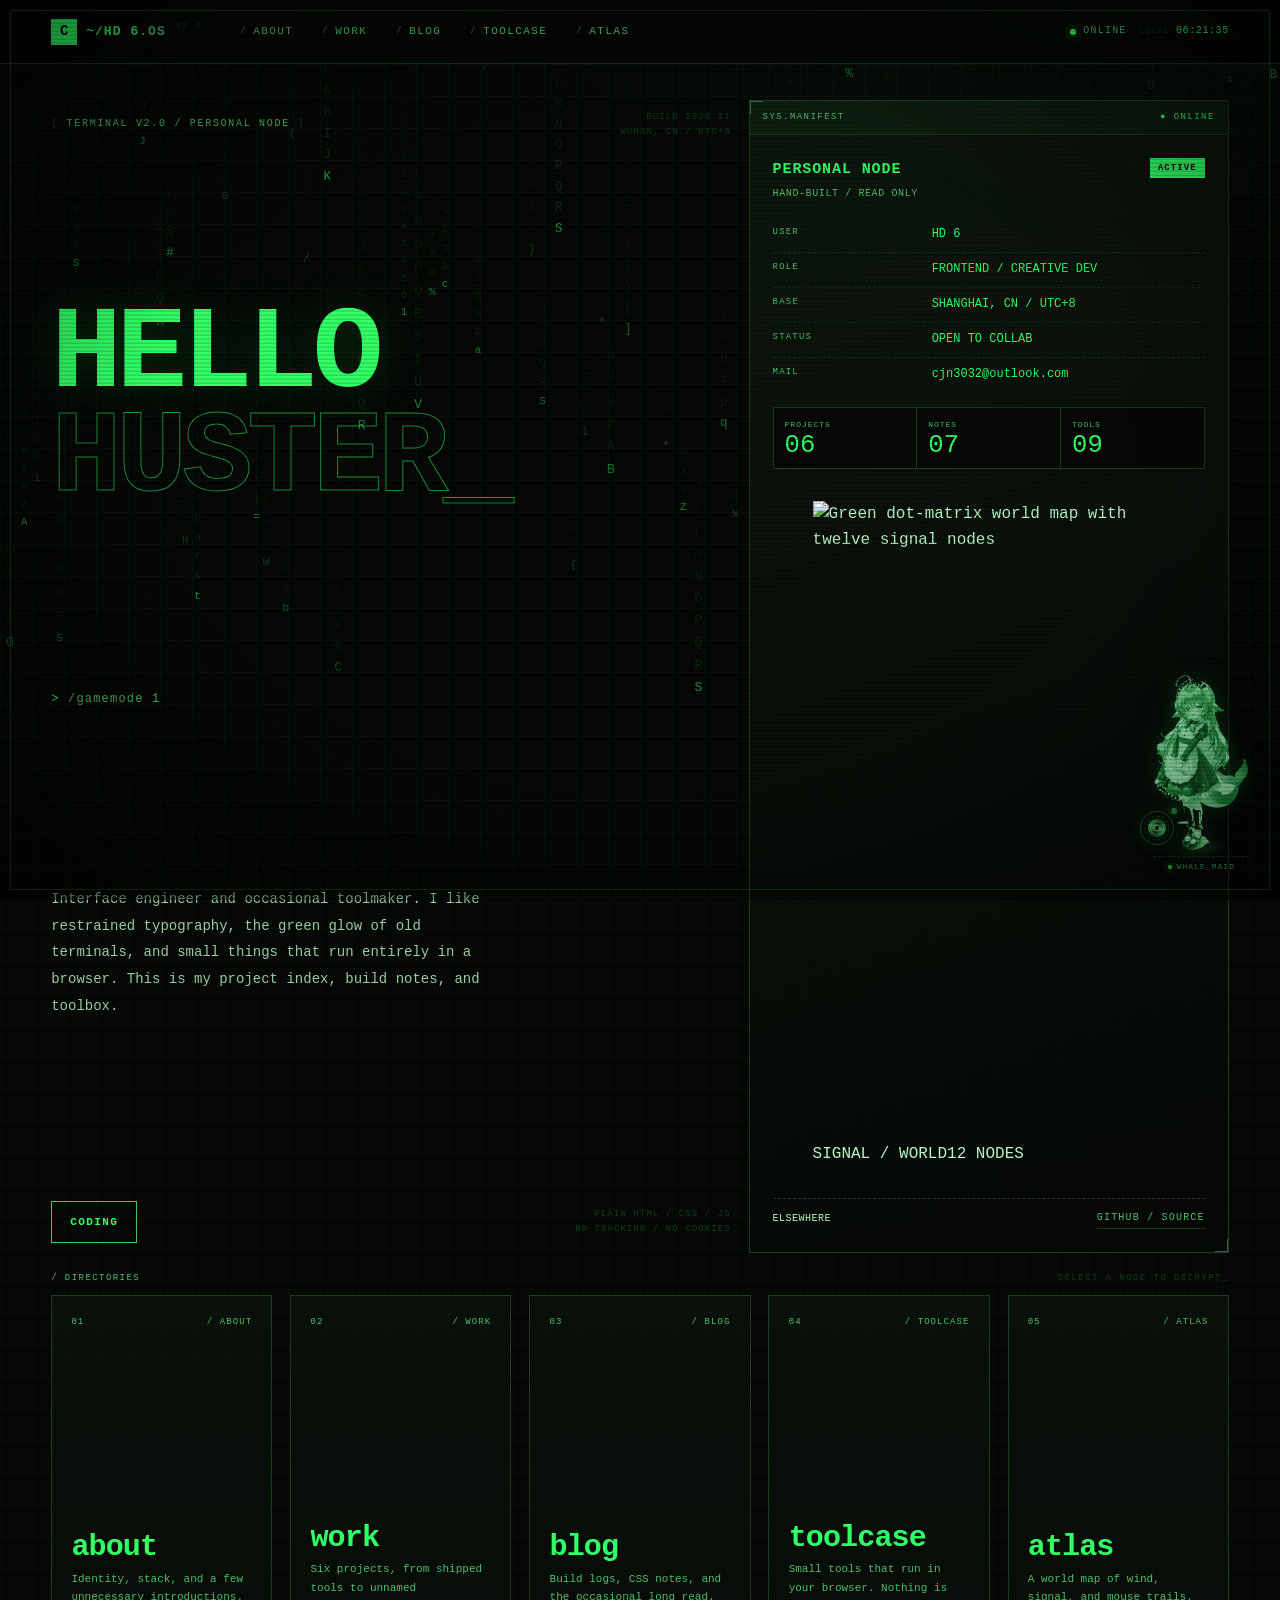
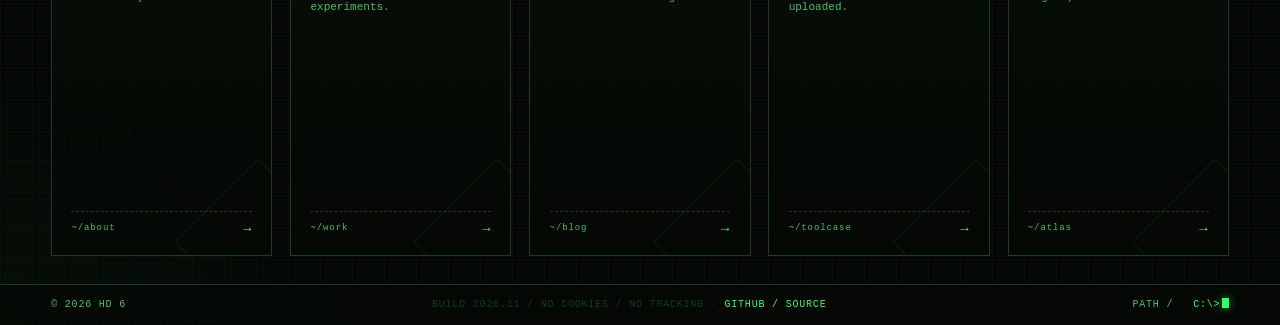
==== commit fdc13d8a: "Add files via upload" ====
--- a/index.html
+++ b/index.html
@@ -1,1698 +1,5095 @@
-<!doctype html>
-<html lang="en">
-<head>
-  <meta charset="UTF-8">
-  <meta name="viewport" content="width=device-width, initial-scale=1.0">
-  <meta name="color-scheme" content="dark">
-  <meta name="theme-color" content="#050805">
-  <meta name="description" content="HD 6.OS — A brief introduction.">
-  <title>HELLO, HUSTER_ — HD 6.OS</title>
-  <link rel="icon" href="assets/favicon.svg" type="image/svg+xml">
-  <link rel="stylesheet" href="assets/style.css">
-  <script src="assets/atlas-data.js" defer></script>
-  <script src="assets/app.js" defer></script>
-</head>
-<body>
-  <a class="skip-link" href="#main" data-skip-link="">SKIP TO CONTENT</a>
-  <div class="crt" aria-hidden="true"></div>
-  <canvas class="code-rain" data-code-rain aria-hidden="true"></canvas>
-
-  <header class="topbar">
-    <a class="brand" href="#/" aria-label="HD 6.OS — TERMINAL v2.0 home">
-      <span class="brand-mark" aria-hidden="true">C</span>
-      <span class="brand-name">~/HD 6<span class="slash">.OS</span></span>
-      <span class="brand-ver">v2.0</span>
-    </a>
-    <nav class="nav" aria-label="Primary navigation">
-      <a href="#/about" data-nav-route="about"><span class="nav-num">/</span>about</a>
-      <a href="#/work" data-nav-route="work"><span class="nav-num">/</span>work</a>
-      <a href="#/blog" data-nav-route="blog"><span class="nav-num">/</span>blog</a>
-      <a href="#/toolcase" data-nav-route="toolcase"><span class="nav-num">/</span>toolcase</a>
-      <a href="#/atlas" data-nav-route="atlas"><span class="nav-num">/</span>atlas</a>
-    </nav>
-    <div class="sysline">
-      <span class="sys-status"><span class="dot" aria-hidden="true"></span>ONLINE</span>
-      <span class="clock"><span class="clock-label">LOCAL</span> <span data-clock>--:--:--</span></span>
-    </div>
-  </header>
-
-  <main id="main" tabindex="-1"><section class="spa-route home" data-route="home"><section class="hero" aria-labelledby="hero-title">
-      <div class="hero-top">
-        <p class="eyebrow"><span class="bracket">[</span> TERMINAL v2.0 / PERSONAL NODE <span class="bracket">]</span></p>
-        <p class="hero-build">BUILD 2026.11<br>WUHAN, CN / UTC+8</p>
-      </div>
-
-      <h1 class="hero-title" id="hero-title">
-        <span class="line">HELLO</span>
-        <span class="line line--dim">HUSTER_</span>
-      </h1>
-
-      <p class="hero-cmd"><span class="prompt">&gt;</span> /gamemode 1</p>
-
-      <p class="hero-lede">Interface engineer and occasional toolmaker. I like restrained typography, the green glow of old terminals, and small things that run entirely in a browser. This is my project index, build notes, and toolbox.</p>
-
-      <div class="hero-foot">
-        <div class="hero-actions">
-          <a class="btn" href="mailto:cjn3032@outlook.com" data-run-contact aria-haspopup="dialog" aria-label="Start simulated coding protocol">CODING</a>
-        </div>
-        <p class="hero-note">PLAIN HTML / CSS / JS<br>NO TRACKING / NO COOKIES</p>
-      </div>
-    </section>
-
-    <aside class="manifest panel" aria-labelledby="manifest-title">
-      <div class="panel-bar">
-        <span>sys.manifest</span>
-        <span class="bar-state">● ONLINE</span>
-      </div>
-      <div class="manifest-body">
-        <div class="manifest-intro">
-          <div>
-            <h2 id="manifest-title">PERSONAL NODE</h2>
-            <p>HAND-BUILT / READ ONLY</p>
-          </div>
-          <span class="status-tag status-tag--live">ACTIVE</span>
-        </div>
-
-        <dl class="data-list">
-          <div>
-<dt>USER</dt>
-<dd>HD 6</dd>
-</div>
-          <div>
-<dt>ROLE</dt>
-<dd>FRONTEND / CREATIVE DEV</dd>
-</div>
-          <div>
-<dt>BASE</dt>
-<dd>SHANGHAI, CN / UTC+8</dd>
-</div>
-          <div>
-<dt>STATUS</dt>
-<dd>OPEN TO COLLAB</dd>
-</div>
-          <div>
-<dt>MAIL</dt>
-<dd><a href="mailto:cjn3032@outlook.com">cjn3032@outlook.com</a></dd>
-</div>
-        </dl>
-
-        <div class="manifest-metrics">
-          <div class="metric">
-<span>PROJECTS</span><strong data-manifest-projects>06</strong>
-</div>
-          <div class="metric">
-<span>NOTES</span><strong data-manifest-notes>07</strong>
-</div>
-          <div class="metric">
-<span>TOOLS</span><strong data-manifest-tools>09</strong>
-</div>
-        </div>
-
-        <div class="manifest-contact">
-          <span>ELSEWHERE</span>
-          <span class="pending">GITHUB / LINK PENDING</span>
-        </div>
-      </div>
-    </aside>
-
-    <section class="directory" aria-labelledby="directory-title">
-      <div class="dir-head">
-        <span id="directory-title">/ DIRECTORIES</span>
-        <span class="hint">SELECT A NODE TO DECRYPT_</span>
-      </div>
-      <div class="dir-grid">
-        <a class="dircard" href="#/about">
-          <div class="dircard-top">
-<span>01</span><span>/ ABOUT</span>
-</div>
-          <div>
-            <h2>about</h2>
-            <span class="dircard-desc">Identity, stack, and a few unnecessary introductions.</span>
-          </div>
-          <div class="dircard-foot">
-<span>~/about</span><span class="dircard-arrow" aria-hidden="true">→</span>
-</div>
-        </a>
-
-        <a class="dircard" href="#/work">
-          <div class="dircard-top">
-<span>02</span><span>/ WORK</span>
-</div>
-          <div>
-            <h2>work</h2>
-            <span class="dircard-desc">Six projects, from shipped tools to unnamed experiments.</span>
-          </div>
-          <div class="dircard-foot">
-<span>~/work</span><span class="dircard-arrow" aria-hidden="true">→</span>
-</div>
-        </a>
-
-        <a class="dircard" href="#/blog">
-          <div class="dircard-top">
-<span>03</span><span>/ BLOG</span>
-</div>
-          <div>
-            <h2>blog</h2>
-            <span class="dircard-desc">Build logs, CSS notes, and the occasional long read.</span>
-          </div>
-          <div class="dircard-foot">
-<span>~/blog</span><span class="dircard-arrow" aria-hidden="true">→</span>
-</div>
-        </a>
-
-        <a class="dircard" href="#/toolcase">
-          <div class="dircard-top">
-<span>04</span><span>/ TOOLCASE</span>
-</div>
-          <div>
-            <h2>toolcase</h2>
-            <span class="dircard-desc">Small tools that run in your browser. Nothing is uploaded.</span>
-          </div>
-          <div class="dircard-foot">
-<span>~/toolcase</span><span class="dircard-arrow" aria-hidden="true">→</span>
-</div>
-        </a>
-
-        <a class="dircard" href="#/atlas">
-          <div class="dircard-top">
-<span>05</span><span>/ ATLAS</span>
-</div>
-          <div>
-            <h2>atlas</h2>
-            <span class="dircard-desc">A world map of wind, signal, and mouse trails.</span>
-          </div>
-          <div class="dircard-foot">
-<span>~/atlas</span><span class="dircard-arrow" aria-hidden="true">→</span>
-</div>
-        </a>
-      </div>
-    </section>
-  <dialog class="scan-dialog" data-scan-dialog tabindex="-1" aria-labelledby="scan-title" aria-describedby="scan-note scan-keyhint">
-    <div class="scan-frame">
-      <header class="scan-top">
-        <p class="scan-kicker">[ CODING PROTOCOL / 01 ]</p>
-        <div class="scan-top-right">
-          <span class="scan-sim"><span class="dot"></span>SIMULATION / NO CAMERA</span>
-          <button class="scan-close" type="button" data-scan-close aria-label="Close simulated facial recognition">ESC / ABORT</button>
-        </div>
-      </header>
-
-      <div class="scan-layout">
-        <div class="scan-stage">
-          <div class="scan-stage-hud" aria-hidden="true">
-            <span>SUBJECT / SYNTHETIC</span>
-            <span>MESH / 68 PTS</span>
-          </div>
-
-          <span class="scan-ring" aria-hidden="true"></span>
-
-          <svg class="scan-face" viewbox="0 0 440 480" aria-hidden="true" focusable="false">
-            <g class="scan-corners">
-              <path d="M78 118V78H118"></path>
-              <path d="M322 78H362V118"></path>
-              <path d="M78 362V402H118"></path>
-              <path d="M322 402H362V362"></path>
-              <path class="scan-rail" d="M88 240H132"></path>
-              <path class="scan-rail" d="M308 240H352"></path>
-            </g>
-            <g class="scan-mesh">
-              <path class="scan-outline" pathlength="1" d="M220 50C168 50 132 96 132 166C132 218 146 260 166 296C182 326 202 350 220 360C238 350 258 326 274 296C294 260 308 218 308 166C308 96 272 50 220 50Z"></path>
-              <path d="M220 50V360"></path>
-              <path d="M132 166H308"></path>
-              <path d="M150 128Q220 108 290 128"></path>
-              <path d="M146 200Q220 184 294 200"></path>
-              <path d="M146 248Q220 272 294 248"></path>
-              <path d="M166 296Q220 322 274 296"></path>
-              <path d="M150 128L132 166L146 200L166 296L220 360L274 296L294 200L308 166L290 128Z"></path>
-              <path d="M164 182Q188 164 212 182Q188 200 164 182Z"></path>
-              <path d="M228 182Q252 164 276 182Q252 200 228 182Z"></path>
-              <path d="M220 182L210 232L226 238"></path>
-              <path d="M184 270Q220 286 256 270"></path>
-              <path d="M150 128L220 238L290 128"></path>
-              <path d="M166 296L220 238L274 296"></path>
-              <path d="M132 166L220 238L308 166"></path>
-              <path d="M160 110L220 182L280 110"></path>
-              <path d="M152 216L220 280L288 216"></path>
-              <path d="M188 200L220 248L252 200"></path>
-            </g>
-            <g class="scan-points">
-              <circle cx="220" cy="50" r="2"></circle><circle cx="132" cy="166" r="2"></circle><circle cx="308" cy="166" r="2"></circle>
-              <circle cx="166" cy="296" r="2"></circle><circle cx="274" cy="296" r="2"></circle><circle cx="220" cy="360" r="2"></circle>
-              <circle cx="188" cy="182" r="2"></circle><circle cx="252" cy="182" r="2"></circle><circle cx="210" cy="232" r="2"></circle>
-              <circle cx="226" cy="238" r="2"></circle><circle cx="220" cy="286" r="2"></circle><circle cx="150" cy="128" r="2"></circle>
-              <circle cx="290" cy="128" r="2"></circle><circle cx="146" cy="248" r="2"></circle><circle cx="294" cy="248" r="2"></circle>
-            </g>
-          </svg>
-
-          <span class="scan-sweep" aria-hidden="true"></span>
-
-          <div class="scan-stage-foot" aria-hidden="true">
-            <span data-scan-stage>STANDBY</span>
-            <span data-scan-coords>X 000.000 / Y 000.000</span>
-          </div>
-        </div>
-
-        <div class="scan-copy">
-          <p class="eyebrow">IDENTITY LAYER / 01</p>
-          <h2 class="scan-title" id="scan-title">FACIAL<br><span>HANDSHAKE</span>
-</h2>
-          <p class="scan-lede" id="scan-note">Facial recognition...</p>
-
-          <div class="scan-meter">
-            <div class="scan-meter-top">
-              <span data-scan-status role="status" aria-live="polite">INITIALIZING</span>
-              <strong data-scan-progress>00%</strong>
-            </div>
-            <div class="scan-track"><span data-scan-bar style="width:0%"></span></div>
-          </div>
-
-          <ul class="scan-checks" aria-label="Simulated recognition steps">
-            <li data-scan-check="acquire">
-<span class="scan-mark">[ -- ]</span><span>SUBJECT ACQUISITION</span>
-</li>
-            <li data-scan-check="liveness">
-<span class="scan-mark">[ -- ]</span><span>LIVENESS CHECK</span>
-</li>
-            <li data-scan-check="mesh">
-<span class="scan-mark">[ -- ]</span><span>MESH LOCK / 68 PTS</span>
-</li>
-            <li data-scan-check="entropy">
-<span class="scan-mark">[ -- ]</span><span>ENTROPY SAMPLE</span>
-</li>
-            <li data-scan-check="match">
-<span class="scan-mark">[ -- ]</span><span>CONFIDENCE MATCH</span>
-</li>
-          </ul>
-
-          <div class="scan-log-wrap">
-            <p class="scan-label">HANDSHAKE LOG</p>
-            <ol class="scan-log" data-scan-log role="log" aria-live="polite"></ol>
-          </div>
-
-          <div class="scan-actions">
-            <button class="btn btn--quiet" type="button" data-scan-close>ABORT</button>
-            <button class="btn scan-enter" type="button" data-scan-enter disabled>ENTER SESSION</button>
-          </div>
-          <p class="scan-keyhint" id="scan-keyhint">
-            <span class="scan-keycap" aria-hidden="true">ANY KEY</span>
-            <span>Skip scan and open the code editor</span>
-          </p>
-          <p class="scan-disclaimer">SIMULATION ONLY / NO CAMERA ACCESS / NO DATA LEAVES THIS BROWSER</p>
-        </div>
-      </div>
-    </div>
-  </dialog>
-
-  <section class="code-mode" data-code-mode role="dialog" aria-modal="true" aria-labelledby="code-title" hidden>
-    <h2 class="sr-only" id="code-title">Simulated coding session</h2>
-    <div class="code-shell">
-      <header class="code-head">
-        <div class="code-brand">
-          <span class="brand-mark" aria-hidden="true">C</span>
-          <span class="code-path">~/coding.session</span>
-          <span class="code-badge">FAKE BUILD</span>
-        </div>
-        <div class="code-head-right">
-          <span class="code-live"><span class="dot"></span>SESSION LIVE</span>
-          <span class="clock"><span class="clock-label">LOCAL</span> <span data-code-clock>--:--:--</span></span>
-          <button class="code-exit" type="button" data-code-exit aria-label="Exit simulated coding session">ESC / EXIT</button>
-        </div>
-      </header>
-
-      <div class="code-body">
-        <aside class="code-sidebar" aria-label="Simulated file tree">
-          <p class="code-label">EXPLORER</p>
-          <p class="code-root">~/coding.session</p>
-          <ul class="code-tree">
-            <li><span class="tree-dir">src/</span></li>
-            <li class="is-active">
-<span class="tree-file">identity.ts</span><span class="tree-meta">19</span>
-</li>
-            <li>
-<span class="tree-file">handshake.ts</span><span class="tree-meta">08</span>
-</li>
-            <li>
-<span class="tree-file">deploy.ts</span><span class="tree-meta">11</span>
-</li>
-            <li><span class="tree-dir">assets/</span></li>
-            <li><span class="tree-file">signal.svg</span></li>
-          </ul>
-          <div class="code-side-stat">
-            <span>STATUS</span>
-            <strong>SIMULATED</strong>
-          </div>
-        </aside>
-
-        <section class="code-editor" aria-label="Simulated code editor">
-          <div class="code-tabs">
-            <span class="is-active">identity.ts</span>
-            <span>handshake.ts</span>
-            <span class="code-tab-meta">UTF-8</span>
-          </div>
-          <div class="code-pane" data-code-pane>
-            <div class="code-lines" data-code-lines>
-              <div class="code-line" data-code-line>
-<span class="code-no">01</span><code><span class="tok-comment">// coding/session — simulated locally</span></code>
-</div>
-              <div class="code-line" data-code-line>
-<span class="code-no">02</span><code><span class="tok-key">import</span> { <span class="tok-fn">identify</span> } <span class="tok-key">from</span> <span class="tok-str">"@node/biometrics"</span>;</code>
-</div>
-              <div class="code-line" data-code-line>
-<span class="code-no">03</span><code><span class="tok-key">import</span> { <span class="tok-fn">deploy</span> } <span class="tok-key">from</span> <span class="tok-str">"@node/release"</span>;</code>
-</div>
-              <div class="code-line" data-code-line>
-<span class="code-no">04</span><code> </code>
-</div>
-              <div class="code-line" data-code-line>
-<span class="code-no">05</span><code><span class="tok-key">const</span> subject = <span class="tok-key">await</span> <span class="tok-fn">identify</span>({</code>
-</div>
-              <div class="code-line" data-code-line>
-<span class="code-no">06</span><code>  layer: <span class="tok-str">"coding"</span>,</code>
-</div>
-              <div class="code-line" data-code-line>
-<span class="code-no">07</span><code>  camera: <span class="tok-bool">false</span>,</code>
-</div>
-              <div class="code-line" data-code-line>
-<span class="code-no">08</span><code>  mode: <span class="tok-str">"simulated"</span>,</code>
-</div>
-              <div class="code-line" data-code-line>
-<span class="code-no">09</span><code>});</code>
-</div>
-              <div class="code-line" data-code-line>
-<span class="code-no">10</span><code> </code>
-</div>
-              <div class="code-line" data-code-line>
-<span class="code-no">11</span><code><span class="tok-key">if</span> (!subject.confidence) {</code>
-</div>
-              <div class="code-line" data-code-line>
-<span class="code-no">12</span><code>  <span class="tok-key">throw</span> <span class="tok-key">new</span> <span class="tok-fn">Error</span>(<span class="tok-str">"SIGNAL_LOST"</span>);</code>
-</div>
-              <div class="code-line" data-code-line>
-<span class="code-no">13</span><code>}</code>
-</div>
-              <div class="code-line" data-code-line>
-<span class="code-no">14</span><code> </code>
-</div>
-              <div class="code-line" data-code-line>
-<span class="code-no">15</span><code><span class="tok-key">await</span> <span class="tok-fn">deploy</span>({</code>
-</div>
-              <div class="code-line" data-code-line>
-<span class="code-no">16</span><code>  target: <span class="tok-str">"HD 6.os"</span>,</code>
-</div>
-              <div class="code-line" data-code-line>
-<span class="code-no">17</span><code>  branch: <span class="tok-str">"coding/handshake"</span>,</code>
-</div>
-              <div class="code-line" data-code-line>
-<span class="code-no">18</span><code>});</code>
-</div>
-              <div class="code-line" data-code-line>
-<span class="code-no">19</span><code><span class="tok-fn">console</span>.<span class="tok-fn">log</span>(<span class="tok-str">"hello, world_"</span>);<span class="code-cursor" aria-hidden="true"></span></code>
-</div>
-            </div>
-          </div>
-          <div class="code-editor-foot">
-            <span>main*</span>
-            <span>Ln <b data-code-ln>01</b>, Col 01</span>
-            <span>SPACES: 2</span>
-            <span>UTF-8</span>
-          </div>
-        </section>
-
-        <aside class="code-output" aria-label="Simulated build output">
-          <div class="code-output-head">
-            <span>OUTPUT / DRY RUN</span>
-            <span data-code-build-state>QUEUED</span>
-          </div>
-          <div class="code-progress"><span data-code-bar style="width:0%"></span></div>
-          <div class="code-percent">
-<strong data-code-percent>00%</strong><span>BUILD</span>
-</div>
-          <ol class="code-log" data-code-log role="log" aria-live="polite"></ol>
-          <div class="code-output-actions">
-            <a class="btn btn--quiet" href="mailto:cjn3032@outlook.com">SEND MESSAGE</a>
-            <button class="btn" type="button" data-code-exit>RETURN NODE</button>
-          </div>
-          <p class="code-note">NO FILES WRITTEN / NO NETWORK CALLS</p>
-        </aside>
-      </div>
-
-      <footer class="code-foot">
-        <span>CODING PROTOCOL / SIMULATED</span>
-        <span>BUILD 2026.11 / DRY RUN</span>
-        <span>ESC TO RETURN</span>
-      </footer>
-    </div>
-
-    <div class="breach" data-breach hidden aria-hidden="true">
-      <div class="breach-noise" aria-hidden="true"></div>
-      <div class="breach-wrap">
-        <header class="breach-head">
-          <p class="breach-eyebrow"><span class="breach-alert-dot" aria-hidden="true"></span>UNAUTHORIZED PROCESS / PID 0x6F</p>
-          <p class="breach-head-note">BROWSER-SIDE SIMULATION / NO FILES TOUCHED</p>
-          <button class="breach-exit" type="button" data-code-exit data-breach-exit>DISCONNECT [ESC]</button>
-        </header>
-
-        <div class="breach-grid">
-          <section class="breach-window breach-explorer" aria-label="Simulated file explorer">
-            <header class="breach-winbar">
-              <span class="breach-dots" aria-hidden="true"><i></i><i></i><i></i></span>
-              <span class="breach-wintitle">EXPLORER.EXE</span>
-              <span class="breach-winmeta">NODE 07 / LIVE</span>
-            </header>
-            <div class="breach-explorer-body">
-              <div class="breach-address">
-                <span class="breach-address-label">ADDRESS</span>
-                <span class="breach-address-path" data-breach-path></span>
-                <span class="breach-caret" aria-hidden="true"></span>
-              </div>
-              <div class="breach-explorer-main">
-                <aside class="breach-tree" aria-hidden="true">
-                  <p>QUICK ACCESS</p>
-                  <ul>
-                    <li class="is-active">Desktop</li>
-                    <li>Documents</li>
-                    <li>Downloads</li>
-                    <li>Projects</li>
-                    <li>Node_07</li>
-                  </ul>
-                </aside>
-                <div class="breach-files" data-breach-files>
-                  <div class="breach-file breach-file--head">
-<span>NAME</span><span>TYPE</span><span>MODIFIED</span>
-</div>
-                  <div class="breach-file">
-<span>contracts/</span><span>FOLDER</span><span>09:41</span>
-</div>
-                  <div class="breach-file">
-<span>site-2026/</span><span>FOLDER</span><span>09:42</span>
-</div>
-                  <div class="breach-file">
-<span>README.txt</span><span>TEXT</span><span>09:18</span>
-</div>
-                  <div class="breach-file">
-<span>signal.log</span><span>LOG</span><span>09:40</span>
-</div>
-                  <div class="breach-file">
-<span>backup_final.zip</span><span>ARCHIVE</span><span>08:57</span>
-</div>
-                  <div class="breach-file">
-<span>notes_2026.md</span><span>MARKDOWN</span><span>09:12</span>
-</div>
-                  <div class="breach-file">
-<span>passphrase.txt</span><span>TEXT</span><span>09:39</span>
-</div>
-                </div>
-              </div>
-              <div class="breach-explorer-status">
-                <span>1 OBJECT SELECTED / READ-ONLY MIRROR</span>
-                <span>LOCAL SESSION</span>
-              </div>
-            </div>
-          </section>
-
-          <section class="breach-window breach-terminal" aria-label="Simulated command prompt">
-            <header class="breach-winbar">
-              <span class="breach-dots" aria-hidden="true"><i></i><i></i><i></i></span>
-              <span class="breach-wintitle">cmd.exe / REMOTE INPUT</span>
-              <span class="breach-winmeta">PID 0x6F</span>
-            </header>
-            <pre class="breach-term-log" data-breach-log></pre>
-            <div class="breach-term-foot">
-              <span>TRACE / USER INPUT MIRRORED</span>
-              <span>NO COMMANDS EXECUTED</span>
-            </div>
-          </section>
-
-          <aside class="breach-window breach-alert" data-breach-alert>
-            <div class="breach-alert-body">
-              <p class="breach-alert-eyebrow">SYSTEM INTEGRITY / FAILED</p>
-              <h3 class="breach-alert-title">UNAUTHORIZED<br>PROCESS</h3>
-              <p class="breach-alert-copy">A remote session has attached to the local editor. This is a simulated containment failure.</p>
-              <div class="breach-meter-top">
-<span>TRANSFER</span><strong data-breach-percent>00%</strong>
-</div>
-              <div class="breach-meter"><span data-breach-bar style="width:0%"></span></div>
-              <p class="breach-status" data-breach-status>INITIALIZING / TRACE</p>
-              <ul class="breach-facts">
-                <li>
-<span>INPUT</span><strong>MIRRORED</strong>
-</li>
-                <li>
-<span>PATHS</span><strong>12,408</strong>
-</li>
-                <li>
-<span>FILES</span><strong>UNTOUCHED</strong>
-</li>
-              </ul>
-              <button class="btn breach-btn" type="button" data-code-exit data-breach-exit>RETURN NODE</button>
-              <p class="breach-disclaimer">SIMULATION ONLY / NO SYSTEM FILES WERE TOUCHED</p>
-            </div>
-          </aside>
-        </div>
-
-        <footer class="breach-foot">
-          <span>SESSION / CODING</span>
-          <span>UNKNOWN VECTOR 0x6F</span>
-          <span>NO NETWORK / NO FILES</span>
-        </footer>
-      </div>
-    </div>
-  </section>
-</section><section class="spa-route subpage" data-route="about" hidden="hidden"><div class="crumbline">
-      <span class="crumb-path">~/about</span>
-      <span class="pagecode">PAGE 01 / 05</span>
-    </div>
-
-    <header class="pagehead">
-      <div>
-        <p class="eyebrow"><span class="bracket">[</span> SECTION 01 / IDENTITY <span class="bracket">]</span></p>
-        <h1 class="page-title">
-<span class="prompt">&gt;</span>WHO AM I<span class="cursor cursor--small" aria-hidden="true"></span>
-</h1>
-        <p class="page-lede">An informal introduction</p>
-      </div>
-      <dl class="filemeta">
-        <dt>FILE</dt>
-<dd>about.md</dd>
-        <dt>MODE</dt>
-<dd>READ-ONLY</dd>
-        <dt>UPDATED</dt>
-<dd>2026.11</dd>
-      </dl>
-    </header>
-
-    <div class="about-grid">
-      <aside class="profile panel" aria-label="JUNNAN CHEN ID card">
-        <div class="id-card">
-          <span class="id-glyph" aria-hidden="true">C</span>
-          <figure class="id-photo">
-            <img src="assets/id-card-cat.jpg" alt="戴面罩的粉色猫，经终端绿调处理的身份卡主视觉" width="1200" height="600" fetchpriority="high" decoding="async" onerror="this.closest('.id-photo').remove()">
-            <span class="id-scan" aria-hidden="true"></span>
-          </figure>
-          <span class="id-caption">JUNNAN CHEN / PERSONAL NODE</span>
-          <span class="id-serial">ID-2007-1027</span>
-        </div>
-
-        <div class="profile-body">
-          <dl class="data-list">
-            <div>
-<dt>HANDLE</dt>
-<dd>JUNNAN CHEN</dd>
-</div>
-            <div>
-<dt>ROLE</dt>
-<dd>FRONTEND / CREATIVE DEV</dd>
-</div>
-            <div>
-<dt>BASE</dt>
-<dd>WUHAN, CN / UTC+8</dd>
-</div>
-            <div>
-<dt>STATUS</dt>
-<dd>OPEN TO COLLAB</dd>
-</div>
-            <div>
-<dt>MAIL</dt>
-<dd><a href="mailto:cjn3032@outlook.com">cjn3032@outlook.com</a></dd>
-</div>
-            <div>
-<dt>GITHUB</dt>
-<dd><span class="pending">LINK PENDING</span></dd>
-</div>
-          </dl>
-          <div class="barcode" aria-hidden="true"></div>
-        </div>
-
-        <div class="profile-contact">
-          <a class="btn btn--block" href="mailto:cjn3032@outlook.com">RUN CONTACT</a>
-          <span class="pending">NO SOCIALS / NO TRACKING</span>
-        </div>
-      </aside>
-
-      <div class="dossier">
-        <section class="section" aria-labelledby="profile-title">
-          <h2 class="section-head" id="profile-title">
-<span class="idx">01 /</span> PROFILE <span class="idx">WHO AM I</span>
-</h2>
-          <div class="prose">
-            <p>Hi, I'm 陈俊男. I study at HUST; this is my personal node.</p>
-            <p>Most of my work happens in the browser: turning dense information into readable layers, making interaction lighter and pages faster. I like terminals, grids, monospace type, and things that <span class="accent">look like machines and feel human</span>.</p>
-            <p>This site is a personal node under construction. Projects are still growing, notes are still being written, and tools are still being added. Start with <a class="linkline" href="#/work">WORK</a> or <a class="linkline" href="#/blog">BLOG</a>.</p>
-          </div>
-        </section>
-
-        <section class="section" aria-labelledby="skills-title">
-          <h2 class="section-head" id="skills-title">
-<span class="idx">02 /</span> CAPABILITIES <span class="idx">STATIC</span>
-</h2>
-          <div class="skills">
-            <div class="skill">
-              <div class="skill-top">
-<span>HTML / CSS</span><strong>86%</strong>
-</div>
-              <div class="meter" role="img" aria-label="HTML and CSS proficiency 86%"><span style="--v:86"></span></div>
-            </div>
-            <div class="skill">
-              <div class="skill-top">
-<span>JAVASCRIPT</span><strong>82%</strong>
-</div>
-              <div class="meter" role="img" aria-label="JavaScript proficiency 82%"><span style="--v:82"></span></div>
-            </div>
-            <div class="skill">
-              <div class="skill-top">
-<span>DESIGN SYSTEMS</span><strong>74%</strong>
-</div>
-              <div class="meter" role="img" aria-label="Design systems proficiency 74%"><span style="--v:74"></span></div>
-            </div>
-            <div class="skill">
-              <div class="skill-top">
-<span>TOOLING / BUILD</span><strong>78%</strong>
-</div>
-              <div class="meter" role="img" aria-label="Tooling and build proficiency 78%"><span style="--v:78"></span></div>
-            </div>
-          </div>
-        </section>
-
-        <section class="section" aria-labelledby="log-title">
-          <h2 class="section-head" id="log-title">
-<span class="idx">03 /</span> SYSTEM LOG <span class="idx">RECENT</span>
-</h2>
-          <ol class="log-list">
-            <li>
-              <time class="log-date" datetime="2026-11-09">2026.11.09</time>
-              <p class="log-text">Rebuilt the whole site as <strong>V2.0</strong>. Full-screen shell, filterable project index, and a CSS-only scanline pass.</p>
-            </li>
-            <li>
-              <time class="log-date" datetime="2026-10-24">2026.10.24</time>
-              <p class="log-text">Started moving everyday tools into the browser. First up: the <strong>TIMESTAMP</strong> converter.</p>
-            </li>
-            <li>
-              <time class="log-date" datetime="2026-09-12">2026.09.12</time>
-              <p class="log-text">Removed three barely used dependencies; build time dropped from <strong>8s</strong> to <strong>1.2s</strong>.</p>
-            </li>
-          </ol>
-        </section>
-
-        <section class="friend-links" aria-labelledby="friend-links-title">
-          <div class="friend-links-head">
-            <h2 class="friend-links-title" id="friend-links-title">
-<span class="quote-mark" aria-hidden="true">// </span>FRIEND LINKS</h2>
-            <span class="friend-links-count">04 EXTERNAL NODES</span>
-          </div>
-          <ul class="friend-links-list">
-            <li>
-              <a class="friend-link" href="https://act.mihoyo.com/ys/app/interactive-map/" target="_blank" rel="noopener noreferrer">
-                <span class="friend-link-index" aria-hidden="true">01</span>
-                <span class="friend-link-name">GENSHIN MAP</span>
-                <span class="friend-link-host">act.mihoyo.com <span class="friend-link-arrow" aria-hidden="true">↗</span><span class="sr-only"> (opens in a new tab)</span></span>
-              </a>
-            </li>
-            <li>
-              <a class="friend-link" href="https://iirose.com/" target="_blank" rel="noopener noreferrer">
-                <span class="friend-link-index" aria-hidden="true">02</span>
-                <span class="friend-link-name">IIROSE</span>
-                <span class="friend-link-host">iirose.com <span class="friend-link-arrow" aria-hidden="true">↗</span><span class="sr-only"> (opens in a new tab)</span></span>
-              </a>
-            </li>
-            <li>
-              <a class="friend-link" href="https://www.runoob.com/" target="_blank" rel="noopener noreferrer">
-                <span class="friend-link-index" aria-hidden="true">03</span>
-                <span class="friend-link-name">RUNOOB</span>
-                <span class="friend-link-host">runoob.com <span class="friend-link-arrow" aria-hidden="true">↗</span><span class="sr-only"> (opens in a new tab)</span></span>
-              </a>
-            </li>
-            <li>
-              <a class="friend-link" href="https://csdiy.wiki/" target="_blank" rel="noopener noreferrer">
-                <span class="friend-link-index" aria-hidden="true">04</span>
-                <span class="friend-link-name">CS DIY</span>
-                <span class="friend-link-host">csdiy.wiki <span class="friend-link-arrow" aria-hidden="true">↗</span><span class="sr-only"> (opens in a new tab)</span></span>
-              </a>
-            </li>
-          </ul>
-        </section>
-
-        <section class="cta-strip panel" aria-labelledby="about-cta">
-          <div>
-            <h2 id="about-cta">Have a project, or just want to say hi?</h2>
-            <p>I usually reply within 24 hours. The GitHub link is still in progress.</p>
-          </div>
-          <a class="btn" href="mailto:cjn3032@outlook.com">RUN CONTACT</a>
-        </section>
-      </div>
-    </div>
-  </section><section class="spa-route subpage" data-route="work" hidden="hidden"><div class="crumbline">
-      <span class="crumb-path">~/work</span>
-      <span class="pagecode">PAGE 02 / 05</span>
-    </div>
-
-    <header class="pagehead">
-      <div>
-        <p class="eyebrow"><span class="bracket">[</span> SECTION 02 / INDEX <span class="bracket">]</span></p>
-        <h1 class="page-title">
-<span class="prompt">&gt;</span> ls -la /work<span class="cursor cursor--small" aria-hidden="true"></span>
-</h1>
-        <p class="page-lede">Six nodes: some live, some still in the lab. This is an index only; no polished detail pages. If one catches your eye, send a note.</p>
-      </div>
-      <dl class="filemeta">
-        <dt>FILE</dt>
-<dd>work.index</dd>
-        <dt>MODE</dt>
-<dd>LIST</dd>
-        <dt>UPDATED</dt>
-<dd>2026.11</dd>
-      </dl>
-    </header>
-
-    <div class="filterbar" role="group" aria-label="Filter projects by category" data-work-filters>
-      <button class="filter is-active" type="button" data-filter="all" aria-pressed="true">ALL <span class="filter-count" data-filter-count="all">06</span></button>
-      <button class="filter" type="button" data-filter="web" aria-pressed="false">WEB <span class="filter-count" data-filter-count="web">03</span></button>
-      <button class="filter" type="button" data-filter="tool" aria-pressed="false">TOOL <span class="filter-count" data-filter-count="tool">02</span></button>
-      <button class="filter" type="button" data-filter="lab" aria-pressed="false">LAB <span class="filter-count" data-filter-count="lab">01</span></button>
-      <p class="work-live"><span class="dot" aria-hidden="true"></span> <strong data-work-visible>06</strong> / 06 VISIBLE</p>
-    </div>
-
-    <div class="work-grid" data-work-grid>
-      <article class="project project--featured" data-cat="web">
-        <div class="project-top">
-          <span class="project-index">[ 001 ]</span>
-          <span class="status-tag status-tag--live">LIVE</span>
-        </div>
-        <p class="project-cat">WEB / PERSONAL SYSTEM</p>
-        <h2 class="project-title">TERMINAL.OS</h2>
-        <p class="project-desc">The page you're on: a full-screen terminal shell, a filterable project index, and a scanline pass drawn in CSS only.</p>
-        <ul class="project-chips">
-          <li class="chip">HTML</li>
-          <li class="chip">CSS</li>
-          <li class="chip">JAVASCRIPT</li>
-        </ul>
-        <div class="mock" aria-hidden="true">
-          <div class="mock-bar">
-<i></i><i></i><i></i><em>~/HD 6.os</em>
-</div>
-          <pre><span class="mock-glow">$</span>WHO AM I
-JUNNAN CHEN
-<span class="mock-glow">$</span> uptime
-07:42 up 2 days, 1 user
-<span class="mock-glow">$</span> <span class="cursor cursor--small"></span></pre>
-        </div>
-        <div class="project-foot">
-          <span>2026 / ZS-001</span>
-          <span>DETAIL / SOON</span>
-        </div>
-      </article>
-
-      <article class="project" data-cat="lab">
-        <div class="project-top">
-          <span class="project-index">[ 002 ]</span>
-          <span class="status-tag status-tag--wip">WIP</span>
-        </div>
-        <p class="project-cat">LAB / KNOWLEDGE GRAPH</p>
-        <h2 class="project-title">NODE ATLAS</h2>
-        <p class="project-desc">Loose notes, links, and half-finished things wired into one graph. For now it behaves more like a map that breathes.</p>
-        <ul class="project-chips">
-          <li class="chip">GRAPH</li>
-          <li class="chip">JS</li>
-        </ul>
-        <div class="project-foot">
-          <span>2026 / ZS-002</span>
-          <span>DETAIL / SOON</span>
-        </div>
-      </article>
-
-      <article class="project" data-cat="tool">
-        <div class="project-top">
-          <span class="project-index">[ 003 ]</span>
-          <span class="status-tag status-tag--beta">BETA</span>
-        </div>
-        <p class="project-cat">TOOL / IMAGE LAB</p>
-        <h2 class="project-title">PIXEL FOUNDRY</h2>
-        <p class="project-desc">A small workshop for pixel icons in the browser. Export a PNG; nothing is uploaded.</p>
-        <ul class="project-chips">
-          <li class="chip">CANVAS</li>
-          <li class="chip">PNG</li>
-        </ul>
-        <div class="project-foot">
-          <span>2025 / ZS-003</span>
-          <span>DETAIL / SOON</span>
-        </div>
-      </article>
-
-      <article class="project" data-cat="tool">
-        <div class="project-top">
-          <span class="project-index">[ 004 ]</span>
-          <span class="status-tag status-tag--live">LIVE</span>
-        </div>
-        <p class="project-cat">TOOL / FOCUS</p>
-        <h2 class="project-title">SIGNAL</h2>
-        <p class="project-desc">A minimal pomodoro timer and focus log. It remembers the last time you drifted.</p>
-        <ul class="project-chips">
-          <li class="chip">JS</li>
-          <li class="chip">TIMER</li>
-        </ul>
-        <div class="project-foot">
-          <span>2025 / ZS-004</span>
-          <span>DETAIL / SOON</span>
-        </div>
-      </article>
-
-      <article class="project" data-cat="web">
-        <div class="project-top">
-          <span class="project-index">[ 005 ]</span>
-          <span class="status-tag status-tag--wip">WIP</span>
-        </div>
-        <p class="project-cat">WEB / SOCIAL EXPERIMENT</p>
-        <h2 class="project-title">FISHBOWL</h2>
-        <p class="project-desc">A transparent message pond: every line you write becomes a fish and swims onto someone else's screen.</p>
-        <ul class="project-chips">
-          <li class="chip">CSS</li>
-          <li class="chip">CANVAS</li>
-          <li class="chip">WEB</li>
-        </ul>
-        <div class="project-foot">
-          <span>2025 / ZS-005</span>
-          <span>DETAIL / SOON</span>
-        </div>
-      </article>
-
-      <article class="project" data-cat="web">
-        <div class="project-top">
-          <span class="project-index">[ 006 ]</span>
-          <span class="status-tag status-tag--archived">ARCHIVED</span>
-        </div>
-        <p class="project-cat">WEB / RESTORATION</p>
-        <h2 class="project-title">CARBON COPY</h2>
-        <p class="project-desc">A pixel-by-pixel reconstruction study of an old web page. Kept as an archive.</p>
-        <ul class="project-chips">
-          <li class="chip">HTML</li>
-          <li class="chip">CSS</li>
-          <li class="chip">ARCHIVE</li>
-        </ul>
-        <div class="project-foot">
-          <span>2024 / ZS-006</span>
-          <span>DETAIL / SOON</span>
-        </div>
-      </article>
-
-      <div class="work-empty" data-work-empty hidden>NO MATCHING NODES / TRY ANOTHER FILTER</div>
-    </div>
-
-    <p class="work-footnote">ALL WORK IS PLACEHOLDER UNLESS LINKED. DETAIL PAGES / PENDING.</p>
-
-    <section class="cta-strip panel" aria-labelledby="work-cta">
-      <div>
-        <h2 id="work-cta">Have an idea you want to make real?</h2>
-        <p>It doesn't have to be complete. A link, a sketch, or a simple 'this feels off' is enough.</p>
-      </div>
-      <a class="btn" href="mailto:cjn3032@outlook.com">START A THREAD</a>
-    </section>
-  </section><section class="spa-route subpage blog-page" data-route="blog" hidden="hidden" data-blog=""><div class="crumbline">
-      <span class="crumb-path">~/blog</span>
-      <span class="pagecode">PAGE 03 / 05</span>
-    </div>
-
-    <header class="pagehead">
-      <div>
-        <p class="eyebrow"><span class="bracket">[</span> SECTION 03 / NOTES <span class="bracket">]</span></p>
-        <h1 class="page-title">
-<span class="prompt">&gt;</span> tail -f /blog<span class="cursor cursor--small" aria-hidden="true"></span>
-</h1>
-        <p class="page-lede">Build logs, CSS notes, and the occasional long read. Entries are stored locally in this browser; no comments, no tracking.</p>
-      </div>
-      <dl class="filemeta">
-        <dt>FILE</dt>
-<dd>blog.log</dd>
-        <dt>MODE</dt>
-<dd>STREAM</dd>
-        <dt>UPDATED</dt>
-<dd>2026.11</dd>
-      </dl>
-    </header>
-
-    <div class="blog-toolbar">
-      <div class="blog-toolbar-copy">
-        <span class="eyebrow"><span class="bracket">[</span> LOCAL ENTRY STORE <span class="bracket">]</span></span>
-        <span class="blog-count" data-blog-count>07 ENTRIES</span>
-      </div>
-      <div class="blog-toolbar-actions">
-        <span class="blog-status" data-blog-status role="status" aria-live="polite"></span>
-        <button class="btn btn--quiet" type="button" data-blog-new aria-haspopup="dialog" hidden>+ NEW ENTRY</button>
-      </div>
-    </div>
-
-    <article class="featured-post panel" aria-labelledby="featured-title" tabindex="-1" data-blog-featured>
-      <div class="featured-index">
-        <span class="eyebrow">FEATURED</span>
-        <span class="big" aria-hidden="true">01</span>
-        <div class="featured-meta">
-          <time datetime="2026-11-09" data-blog-featured-date>2026.11.09</time>
-          <span data-blog-featured-meta>DEVLOG / CSS / 8 MIN</span>
-        </div>
-      </div>
-      <div class="featured-copy">
-        <p class="eyebrow"><span class="bracket">[</span> FEATURED ENTRY <span class="bracket">]</span></p>
-        <h2 class="featured-title" id="featured-title" data-blog-featured-title>Why I rewrote my personal site again</h2>
-        <p class="featured-excerpt" data-blog-featured-excerpt>The last rewrite was two years ago. The old version wasn't broken; it just didn't feel like me anymore. So I pulled apart the centered card and rebuilt it as a full-screen green terminal, then asked again: what should this site show first?</p>
-        <div class="featured-bottom" data-blog-featured-bottom>
-          <span class="chip">DEVLOG</span>
-          <span class="chip">CSS</span>
-          <span class="chip">8 MIN</span>
-          <span class="pending">ENTRY PAGE / PENDING</span>
-        </div>
-      </div>
-    </article>
-
-    <div class="blog-grid">
-      <section class="post-list" aria-labelledby="entries-title" data-blog-list>
-        <h2 class="section-head" id="entries-title">
-<span class="idx">01 /</span> LOG ENTRIES <span class="idx">RECENT</span>
-</h2>
-        <div class="post-head" aria-hidden="true">
-          <span>DATE</span>
-          <span>ENTRY</span>
-          <span>TAGS</span>
-          <span>READ / PIN / DEL</span>
-        </div>
-
-        <article class="post-row">
-          <time class="post-date" datetime="2026-11-02">2026.11.02</time>
-          <div class="post-main">
-            <h3 class="post-title">How to draw a scanline that doesn't sting</h3>
-            <p class="post-excerpt">A scanline isn't just dark stripes over the page. The hard part is letting it live in the dark without stealing the text's air.</p>
-          </div>
-          <ul class="post-tags">
-            <li class="chip">CSS</li>
-            <li class="chip">DETAIL</li>
-          </ul>
-          <span class="post-read">05 MIN</span>
-        </article>
-
-        <article class="post-row">
-          <time class="post-date" datetime="2026-10-24">2026.10.24</time>
-          <div class="post-main">
-            <h3 class="post-title">Local first: keep tools in the browser</h3>
-            <p class="post-excerpt">Timestamps, JSON, contrast, and UUIDs need no server. Data never leaves the tab, and the whole backend disappears.</p>
-          </div>
-          <ul class="post-tags">
-            <li class="chip">JS</li>
-            <li class="chip">TOOLING</li>
-          </ul>
-          <span class="post-read">06 MIN</span>
-        </article>
-
-        <article class="post-row">
-          <time class="post-date" datetime="2026-10-11">2026.10.11</time>
-          <div class="post-main">
-            <h3 class="post-title">Why terminal palettes are always green</h3>
-            <p class="post-excerpt">From P1 phosphor to today's #33ff66: green was an early display compromise, then an atmosphere we chose.</p>
-          </div>
-          <ul class="post-tags">
-            <li class="chip">COLOR</li>
-            <li class="chip">DESIGN</li>
-          </ul>
-          <span class="post-read">04 MIN</span>
-        </article>
-
-        <article class="post-row">
-          <time class="post-date" datetime="2026-09-28">2026.09.28</time>
-          <div class="post-main">
-            <h3 class="post-title">A static site build checklist</h3>
-            <p class="post-excerpt">No framework, still discipline: directory rules, link checks, responsive captures, and a few commands before release.</p>
-          </div>
-          <ul class="post-tags">
-            <li class="chip">STATIC</li>
-            <li class="chip">PROCESS</li>
-          </ul>
-          <span class="post-read">07 MIN</span>
-        </article>
-
-        <article class="post-row">
-          <time class="post-date" datetime="2026-09-12">2026.09.12</time>
-          <div class="post-main">
-            <h3 class="post-title">My Git alias cheat sheet</h3>
-            <p class="post-excerpt">A few aliases worn into muscle memory. They didn't make Git simpler; they made it faster.</p>
-          </div>
-          <ul class="post-tags">
-            <li class="chip">GIT</li>
-            <li class="chip">NOTES</li>
-          </ul>
-          <span class="post-read">03 MIN</span>
-        </article>
-
-        <article class="post-row">
-          <time class="post-date" datetime="2026-08-30">2026.08.30</time>
-          <div class="post-main">
-            <h3 class="post-title">August reading: on interfaces and machines</h3>
-            <p class="post-excerpt">Three half-read books, one paper reread twice, and a clearer verdict: an interface is a machine's manners.</p>
-          </div>
-          <ul class="post-tags">
-            <li class="chip">READING</li>
-            <li class="chip">NOTES</li>
-          </ul>
-          <span class="post-read">05 MIN</span>
-        </article>
-
-        <div class="pending-note">
-          <span>ENTRY PAGES / PENDING</span>
-          <span>NO COMMENTS / NO TRACKING</span>
-        </div>
-        <button class="blog-more" type="button" data-blog-more hidden>LOAD MORE ENTRIES</button>
-      </section>
-
-      <aside class="sidebar" aria-label="Blog sidebar">
-        <section class="side-panel panel" aria-labelledby="tags-title">
-          <div class="panel-bar">
-            <span id="tags-title">TAGS</span>
-            <span data-blog-tag-count>07</span>
-          </div>
-          <div class="side-body">
-            <div class="tag-cloud" data-blog-tags>
-              <span class="chip">CSS</span>
-              <span class="chip">JS</span>
-              <span class="chip">DESIGN</span>
-              <span class="chip">TOOLING</span>
-              <span class="chip">STATIC</span>
-              <span class="chip">READING</span>
-              <span class="chip">NOTES</span>
-            </div>
-          </div>
-        </section>
-
-        <section class="side-panel panel" aria-labelledby="archive-title">
-          <div class="panel-bar">
-            <span id="archive-title">ARCHIVE</span>
-            <span data-blog-archive-year>2026</span>
-          </div>
-          <div class="side-body">
-            <ul class="archive-list" data-blog-archive>
-              <li>
-<span>2026.11</span><span class="count">02</span>
-</li>
-              <li>
-<span>2026.10</span><span class="count">02</span>
-</li>
-              <li>
-<span>2026.09</span><span class="count">02</span>
-</li>
-              <li>
-<span>2026.08</span><span class="count">01</span>
-</li>
-            </ul>
-          </div>
-        </section>
-
-        <section class="side-panel panel" aria-labelledby="now-title">
-          <div class="panel-bar">
-            <span id="now-title">NOW</span>
-            <span class="bar-state">● LIVE</span>
-          </div>
-          <div class="side-body">
-            <div class="now-box">
-              <span class="dot" aria-hidden="true"></span>
-              <p><strong>BUILDING V2.0</strong>Split the old single page into six pages and moved everyday tools into the browser. Next: article pages.</p>
-            </div>
-            <div class="rss-row">
-              <span class="pending">RSS FEED</span>
-              <span class="rss-disabled">SOON</span>
-            </div>
-          </div>
-        </section>
-      </aside>
-    </div>
-  <dialog class="entry-dialog" data-blog-editor aria-labelledby="entry-editor-title">
-    <form class="entry-shell" data-blog-form>
-      <header class="entry-head">
-        <div>
-          <p class="eyebrow"><span class="bracket">[</span> LOCAL WRITE / NEW ENTRY <span class="bracket">]</span></p>
-          <h2 class="entry-title" id="entry-editor-title">NEW ENTRY</h2>
-        </div>
-        <button class="entry-close" type="button" data-blog-editor-close aria-label="Close new entry window">×</button>
-      </header>
-
-      <div class="entry-grid">
-        <label class="entry-field">
-          <span>DATE</span>
-          <input type="date" name="date" data-blog-date required>
-        </label>
-        <label class="entry-field">
-          <span>TITLE</span>
-          <input type="text" name="title" data-blog-title maxlength="120" placeholder="A title worth pinning" required>
-        </label>
-        <label class="entry-field entry-field--wide">
-          <span>TAGS</span>
-          <input type="text" name="tags" data-blog-tags-input maxlength="120" placeholder="CSS, NOTES, DEVLOG">
-        </label>
-        <label class="entry-field entry-field--wide">
-          <span>CONTENT</span>
-          <textarea name="content" data-blog-content rows="8" placeholder="Write the entry..." required></textarea>
-        </label>
-        <label class="entry-check">
-          <input type="checkbox" name="pin" data-blog-pin-new checked>
-          <span>PIN AS FEATURED</span>
-        </label>
-      </div>
-
-      <footer class="entry-actions">
-        <span class="entry-note">LOCAL STORAGE / NO SERVER</span>
-        <div class="entry-buttons">
-          <button class="btn btn--quiet" type="button" data-blog-editor-close>CANCEL</button>
-          <button class="btn" type="submit">PUBLISH</button>
-        </div>
-      </footer>
-      <p class="entry-msg" data-blog-form-msg role="status" aria-live="polite"></p>
-    </form>
-  </dialog>
-
-  <dialog class="entry-dialog entry-reader" data-blog-reader aria-labelledby="entry-reader-title">
-    <div class="entry-shell">
-      <header class="entry-head">
-        <div>
-          <p class="eyebrow"><span class="bracket">[</span> LOCAL READ / ENTRY <span class="bracket">]</span></p>
-          <h2 class="entry-title">ENTRY</h2>
-        </div>
-        <button class="entry-close" type="button" data-blog-reader-close aria-label="Close entry reader">×</button>
-      </header>
-      <div class="entry-reader-body">
-        <p class="entry-reader-meta" data-blog-reader-meta></p>
-        <h3 class="entry-reader-title" id="entry-reader-title" data-blog-reader-title></h3>
-        <ul class="post-tags entry-reader-tags" data-blog-reader-tags></ul>
-        <div class="entry-reader-content" data-blog-reader-content></div>
-        <p class="entry-note" data-blog-reader-source></p>
-      </div>
-    </div>
-  </dialog>
-
-  </section><section class="spa-route subpage" data-route="toolcase" hidden="hidden"><div class="crumbline">
-      <span class="crumb-path">~/toolcase</span>
-      <span class="pagecode">PAGE 04 / 05</span>
-    </div>
-
-    <header class="pagehead">
-      <div>
-        <p class="eyebrow"><span class="bracket">[</span> SECTION 04 / UTILITIES <span class="bracket">]</span></p>
-        <h1 class="page-title">
-<span class="prompt">&gt;</span> ./toolcase --list<span class="cursor cursor--small" aria-hidden="true"></span>
-</h1>
-        <p class="page-lede">Nine small tools that finish in a tab. No requests, no accounts, no data leaving this machine.</p>
-      </div>
-      <dl class="filemeta">
-        <dt>FILE</dt>
-<dd>tools.html</dd>
-        <dt>MODE</dt>
-<dd>LOCAL</dd>
-        <dt>UPDATED</dt>
-<dd>2026.11</dd>
-      </dl>
-    </header>
-
-    <div class="tool-grid">
-      <section class="tool tool--ts" aria-labelledby="tool-ts-title">
-        <div class="tool-bar">
-          <h2 class="tool-name" id="tool-ts-title">T01 / TIMESTAMP</h2>
-          <span class="status-tag">LOCAL</span>
-        </div>
-        <div class="tool-body">
-          <form class="tool-form" id="timestamp-form" novalidate>
-            <label class="field" for="ts-input">UNIX / DATE
-              <input id="ts-input" name="timestamp" type="text" autocomplete="off" spellcheck="false" placeholder="1762761600 or 2026-11-09 21:00">
-            </label>
-            <div class="tool-actions">
-              <button class="tbtn" type="submit">CONVERT</button>
-              <button class="tbtn tbtn--quiet" type="button" data-ts-now>NOW</button>
-            </div>
-          </form>
-          <output class="console-out" id="ts-output" for="ts-input">--</output>
-          <p class="tool-msg" id="ts-msg" role="status" aria-live="polite">READY / LOCAL TIME</p>
-        </div>
-      </section>
-
-      <section class="tool tool--json" aria-labelledby="tool-json-title">
-        <div class="tool-bar">
-          <h2 class="tool-name" id="tool-json-title">T02 / JSON</h2>
-          <span class="status-tag">UTF-8</span>
-        </div>
-        <div class="tool-body">
-          <form class="tool-form" id="json-form" novalidate>
-            <label class="field" for="json-input">INPUT / JSON
-              <textarea id="json-input" name="json" spellcheck="false" placeholder='{"hello": "world"}'></textarea>
-            </label>
-            <div class="tool-actions">
-              <button class="tbtn" type="submit" data-json-mode="format">FORMAT</button>
-              <button class="tbtn tbtn--quiet" type="submit" data-json-mode="minify">MINIFY</button>
-              <button class="tbtn tbtn--quiet" type="button" data-json-clear>CLEAR</button>
-            </div>
-          </form>
-          <output class="console-out console-json" id="json-output" for="json-input">// AWAITING INPUT</output>
-          <p class="tool-msg" id="json-msg" role="status" aria-live="polite">READY / UTF-8</p>
-        </div>
-      </section>
-
-      <section class="tool tool--contrast" aria-labelledby="tool-contrast-title">
-        <div class="tool-bar">
-          <h2 class="tool-name" id="tool-contrast-title">T03 / CONTRAST</h2>
-          <span class="status-tag">WCAG</span>
-        </div>
-        <div class="tool-body">
-          <div class="tool-form">
-            <div class="color-row">
-              <label class="field" for="contrast-fg">FOREGROUND
-                <input id="contrast-fg" type="color" value="#33ff66">
-              </label>
-              <label class="field" for="contrast-bg">BACKGROUND
-                <input id="contrast-bg" type="color" value="#050805">
-              </label>
-            </div>
-            <div class="ratio-box">
-              <span class="ratio" id="contrast-ratio">--.--:1</span>
-              <span class="ratio-label">CONTRAST RATIO</span>
-            </div>
-            <ul class="contrast-badges" id="contrast-badges" aria-label="WCAG contrast levels">
-              <li data-level="aa-normal">
-<span>AA NORMAL</span><b>--</b>
-</li>
-              <li data-level="aaa-normal">
-<span>AAA NORMAL</span><b>--</b>
-</li>
-              <li data-level="aa-large">
-<span>AA LARGE</span><b>--</b>
-</li>
-              <li data-level="aaa-large">
-<span>AAA LARGE</span><b>--</b>
-</li>
-            </ul>
-            <div class="contrast-preview" id="contrast-preview">
-              <span>AA TEXT PREVIEW / The quick brown fox</span>
-              <small>14PX REGULAR / SAMPLE</small>
-            </div>
-          </div>
-          <p class="tool-msg" id="contrast-msg" role="status" aria-live="polite">LIVE / NO NETWORK</p>
-        </div>
-      </section>
-
-      <section class="tool tool--uuid" aria-labelledby="tool-uuid-title">
-        <div class="tool-bar">
-          <h2 class="tool-name" id="tool-uuid-title">T04 / UUID</h2>
-          <span class="status-tag">V4</span>
-        </div>
-        <div class="tool-body">
-          <div class="tool-actions">
-            <button class="tbtn" type="button" data-uuid-generate>GENERATE 5</button>
-            <button class="tbtn tbtn--quiet" type="button" data-uuid-copy>COPY ALL</button>
-          </div>
-          <output class="console-out console-uuid" id="uuid-output">--</output>
-          <p class="tool-msg" id="uuid-msg" role="status" aria-live="polite">UUID V4 / LOCAL CRYPTO</p>
-        </div>
-      </section>
-
-      <section class="tool tool--base64" aria-labelledby="tool-b64-title">
-        <div class="tool-bar">
-          <h2 class="tool-name" id="tool-b64-title">T05 / BASE64</h2>
-          <span class="status-tag">UTF-8</span>
-        </div>
-        <div class="tool-body">
-          <form class="tool-form" id="base64-form" novalidate>
-            <label class="field" for="b64-input">INPUT / TEXT OR BASE64
-              <textarea id="b64-input" name="base64" spellcheck="false" placeholder="hello, world_"></textarea>
-            </label>
-            <div class="tool-actions">
-              <button class="tbtn" type="submit" data-b64-mode="encode">ENCODE</button>
-              <button class="tbtn tbtn--quiet" type="submit" data-b64-mode="decode">DECODE</button>
-              <button class="tbtn tbtn--quiet" type="button" data-b64-copy>COPY</button>
-              <button class="tbtn tbtn--quiet" type="button" data-b64-clear>CLEAR</button>
-            </div>
-          </form>
-          <output class="console-out" id="b64-output" for="b64-input">// AWAITING INPUT</output>
-          <p class="tool-msg" id="b64-msg" role="status" aria-live="polite">READY / UTF-8</p>
-        </div>
-      </section>
-
-      <section class="tool tool--morse" aria-labelledby="tool-morse-title">
-        <div class="tool-bar">
-          <h2 class="tool-name" id="tool-morse-title">T06 / MORSE</h2>
-          <span class="status-tag">A-Z / 0-9</span>
-        </div>
-        <div class="tool-body">
-          <form class="tool-form" id="morse-form" novalidate>
-            <label class="field" for="morse-input">INPUT / TEXT OR MORSE
-              <textarea id="morse-input" name="morse" spellcheck="false" placeholder="SOS / HELLO WORLD"></textarea>
-            </label>
-            <div class="tool-actions">
-              <button class="tbtn" type="submit" data-morse-mode="encode">ENCODE</button>
-              <button class="tbtn tbtn--quiet" type="submit" data-morse-mode="decode">DECODE</button>
-              <button class="tbtn tbtn--quiet" type="button" data-morse-copy>COPY</button>
-              <button class="tbtn tbtn--quiet" type="button" data-morse-clear>CLEAR</button>
-            </div>
-          </form>
-          <output class="console-out" id="morse-output" for="morse-input">// AWAITING INPUT</output>
-          <p class="tool-msg" id="morse-msg" role="status" aria-live="polite">READY / . AND -</p>
-        </div>
-      </section>
-
-      <section class="tool tool--caesar" aria-labelledby="tool-caesar-title">
-        <div class="tool-bar">
-          <h2 class="tool-name" id="tool-caesar-title">T07 / CAESAR</h2>
-          <span class="status-tag">SHIFT 1-25</span>
-        </div>
-        <div class="tool-body">
-          <form class="tool-form" id="caesar-form" novalidate>
-            <label class="field" for="caesar-input">INPUT / PLAINTEXT
-              <textarea id="caesar-input" name="caesar" spellcheck="false" placeholder="Meet me at the terminal."></textarea>
-            </label>
-            <label class="field" for="caesar-shift">SHIFT / 1-25
-              <input id="caesar-shift" name="shift" type="number" min="1" max="25" step="1" value="3" inputmode="numeric">
-            </label>
-            <div class="tool-actions">
-              <button class="tbtn" type="submit" data-caesar-mode="encode">ENCODE</button>
-              <button class="tbtn tbtn--quiet" type="submit" data-caesar-mode="decode">DECODE</button>
-              <button class="tbtn tbtn--quiet" type="button" data-caesar-copy>COPY</button>
-              <button class="tbtn tbtn--quiet" type="button" data-caesar-clear>CLEAR</button>
-            </div>
-          </form>
-          <output class="console-out" id="caesar-output" for="caesar-input">// AWAITING INPUT</output>
-          <p class="tool-msg" id="caesar-msg" role="status" aria-live="polite">READY / A-Z ONLY</p>
-        </div>
-      </section>
-
-      <section class="tool tool--base" aria-labelledby="tool-base-title">
-        <div class="tool-bar">
-          <h2 class="tool-name" id="tool-base-title">T08 / BASE CONVERT</h2>
-          <span class="status-tag">BIGINT</span>
-        </div>
-        <div class="tool-body">
-          <form class="tool-form" id="base-form" novalidate>
-            <div class="field-row">
-              <label class="field" for="base-input">VALUE
-                <input id="base-input" name="value" type="text" autocomplete="off" spellcheck="false" placeholder="1010">
-              </label>
-              <label class="field" for="base-from">FROM BASE
-                <select id="base-from" name="from">
-                  <option value="2">02 / BINARY</option>
-                  <option value="8">08 / OCTAL</option>
-                  <option value="10" selected>10 / DECIMAL</option>
-                  <option value="16">16 / HEX</option>
-                </select>
-              </label>
-            </div>
-            <div class="tool-actions">
-              <button class="tbtn" type="submit">CONVERT</button>
-              <button class="tbtn tbtn--quiet" type="button" data-base-copy>COPY</button>
-              <button class="tbtn tbtn--quiet" type="button" data-base-clear>CLEAR</button>
-            </div>
-          </form>
-          <output class="console-out" id="base-output" for="base-input">// AWAITING INPUT</output>
-          <p class="tool-msg" id="base-msg" role="status" aria-live="polite">BASE 2 / 8 / 10 / 16 · PREFIX 0b 0o 0x</p>
-        </div>
-      </section>
-
-      <section class="tool tool--mirage" data-mirage aria-labelledby="tool-mirage-title">
-        <div class="tool-bar">
-          <h2 class="tool-name" id="tool-mirage-title">T09 / MIRAGE TANK</h2>
-          <span class="status-tag">PNG / LOCAL</span>
-        </div>
-        <div class="tool-body">
-          <p class="mirage-lede">Two images. One transparent PNG. Put it on black or white and the matching side appears. Import both sides, generate, then download. The white-side image must be brighter than the black-side image for the composite to hold.</p>
-          <div class="mirage-grid">
-            <label class="mirage-drop" for="mirage-black">
-              <input id="mirage-black" data-mirage-input data-mirage-side="black" type="file" accept="image/*">
-              <img class="mirage-preview" data-mirage-preview="black" alt="" hidden>
-              <span class="mirage-drop-label">01 / BLACK SIDE</span>
-              <span class="mirage-drop-hint">IMAGE SEEN ON BLACK</span>
-              <span class="mirage-drop-file" data-mirage-name="black">SELECT IMAGE</span>
-            </label>
-            <label class="mirage-drop" for="mirage-white">
-              <input id="mirage-white" data-mirage-input data-mirage-side="white" type="file" accept="image/*">
-              <img class="mirage-preview" data-mirage-preview="white" alt="" hidden>
-              <span class="mirage-drop-label">02 / WHITE SIDE</span>
-              <span class="mirage-drop-hint">IMAGE SEEN ON WHITE</span>
-              <span class="mirage-drop-file" data-mirage-name="white">SELECT IMAGE</span>
-            </label>
-          </div>
-          <div class="tool-actions">
-            <button class="tbtn" type="button" data-mirage-generate>GENERATE</button>
-            <a class="tbtn tbtn--quiet" data-mirage-download download="mirage-tank.png" hidden>DOWNLOAD PNG</a>
-            <button class="tbtn tbtn--quiet" type="button" data-mirage-clear>CLEAR</button>
-          </div>
-          <div class="mirage-output" data-mirage-output hidden>
-            <figure class="mirage-pane mirage-pane--dark">
-              <figcaption>ON BLACK</figcaption>
-              <img data-mirage-dark alt="Mirage tank image shown on a black background">
-            </figure>
-            <figure class="mirage-pane mirage-pane--light">
-              <figcaption>ON WHITE</figcaption>
-              <img data-mirage-light alt="Mirage tank image shown on a white background">
-            </figure>
-          </div>
-          <p class="tool-msg" id="mirage-msg" role="status" aria-live="polite">READY / TWO IMAGES REQUIRED</p>
-          <p class="mirage-note">OPTICAL COMPOSITE / WHITE SIDE MUST BE BRIGHTER / NOT ENCRYPTION</p>
-        </div>
-      </section>
-    </div>
-
-    <noscript>
-      <p class="noscript-note">!! JAVASCRIPT IS OFF / These tools need a script-enabled browser. Nothing is sent anywhere, but the tools are unavailable.</p>
-    </noscript>
-
-    <section class="cta-strip panel" aria-labelledby="toolcase-cta">
-      <div>
-        <h2 id="toolcase-cta">LOCAL ONLY</h2>
-        <p>All computation happens in this tab. No requests, no storage, no analytics.</p>
-      </div>
-      <span class="chip">NO DATA LEAVES THIS BROWSER</span>
-    </section>
-  </section><section class="spa-route subpage" data-route="atlas" hidden="hidden"><div class="crumbline">
-      <span class="crumb-path">~/atlas</span>
-      <span class="pagecode">PAGE 05 / 05</span>
-    </div>
-
-    <header class="pagehead">
-      <div>
-        <p class="eyebrow"><span class="bracket">[</span> SECTION 05 / CARTOGRAPHY <span class="bracket">]</span></p>
-        <h1 class="page-title">
-<span class="prompt">&gt;</span> ssh atlas<span class="cursor cursor--small" aria-hidden="true"></span>
-</h1>
-        <p class="page-lede">A world map that refuses to navigate. Only nodes, echoes, and a few unsent signals. Move closer.</p>
-      </div>
-      <dl class="filemeta">
-        <dt>FILE</dt>
-<dd>atlas.map</dd>
-        <dt>MODE</dt>
-<dd>LIVE</dd>
-        <dt>DATUM</dt>
-<dd>WGS84</dd>
-        <dt>UPDATED</dt>
-<dd>2026.11</dd>
-      </dl>
-    </header>
-
-    <section class="atlas-feature panel" aria-labelledby="atlas-map-title">
-      <div class="panel-bar">
-        <span id="atlas-map-title">world.map / dot geometry</span>
-        <span class="bar-state"><span class="dot"></span> LIVE FEED</span>
-      </div>
-
-      <div class="atlas-stage" data-atlas>
-        <canvas class="atlas-canvas" data-atlas-canvas role="img" aria-label="A world map of green dots marking twelve nodes: Shanghai, Wuhan, Tokyo, Singapore, London, Berlin, New York, San Francisco, São Paulo, Cape Town, Sydney, and Reykjavík." aria-describedby="atlas-map-desc"></canvas>
-        <p class="sr-only" id="atlas-map-desc">The map is a synthetic visual generated in the browser, not live geographic data. The node index supports keyboard selection and updates coordinates and notes.</p>
-        <span class="atlas-scan" aria-hidden="true"></span>
-        <span class="atlas-cursor" data-atlas-cursor aria-hidden="true"><i></i><i></i><i></i><i></i></span>
-
-        <div class="atlas-hud atlas-hud--top" aria-hidden="true">
-          <span>[ WORLD / EQUIRECTANGULAR ]</span>
-          <span data-atlas-hover>TRACE / IDLE</span>
-        </div>
-        <div class="atlas-hud atlas-hud--bottom" aria-hidden="true">
-          <span data-atlas-coords>31.2304 N / 121.4737 E</span>
-          <span>NODES / 12 <span class="atlas-hud-sep">/</span> WGS84</span>
-        </div>
-
-        <div class="atlas-legend" aria-hidden="true">
-          <span><i class="atlas-key atlas-key--origin"></i>ORIGIN</span>
-          <span><i class="atlas-key atlas-key--relay"></i>RELAY</span>
-          <span><i class="atlas-key atlas-key--echo"></i>ECHO</span>
-        </div>
-      </div>
-
-      <div class="atlas-foot">
-        <span data-atlas-status>TRACE / STABLE</span>
-        <span data-atlas-clock>UTC --:--:--</span>
-        <span>SYNTHETIC SIGNAL / NO TRACKING</span>
-      </div>
-    </section>
-
-    <div class="atlas-grid">
-      <div class="atlas-main">
-        <section class="atlas-index" aria-labelledby="atlas-node-title">
-          <h2 class="section-head" id="atlas-node-title">
-<span class="idx">01 /</span> NODE INDEX <span class="idx">12 NODES</span>
-</h2>
-          <div class="atlas-node-grid" data-atlas-list aria-label="World map nodes"></div>
-          <noscript><p class="atlas-noscript">NODE INDEX REQUIRES JAVASCRIPT.</p></noscript>
-        </section>
-
-        <div class="atlas-telemetry">
-          <article class="atlas-cell panel">
-            <span class="atlas-cell-label">ORIGIN</span>
-            <strong>SHANGHAI</strong>
-            <span>31.2304 N / 121.4737 E</span>
-          </article>
-          <article class="atlas-cell panel">
-            <span class="atlas-cell-label">ROUTES</span>
-            <strong>06 ACTIVE</strong>
-            <span>PACKET SIZE / SMALL</span>
-          </article>
-          <article class="atlas-cell panel">
-            <span class="atlas-cell-label">LAST SIGNAL</span>
-            <strong>00:00:00 AGO</strong>
-            <span>SYNTHETIC / LOCAL</span>
-          </article>
-        </div>
-      </div>
-
-      <aside class="sidebar atlas-side" aria-label="Map sidebar">
-        <section class="side-panel panel" aria-labelledby="atlas-selected-title">
-          <div class="panel-bar">
-            <span id="atlas-selected-title">SELECTED NODE</span>
-            <span data-atlas-index>01 / 12</span>
-          </div>
-          <div class="side-body atlas-selected" aria-live="polite">
-            <p class="atlas-node-kicker" data-atlas-code>NODE 01 / ORIGIN</p>
-            <h2 class="atlas-node-name" data-atlas-name>SHANGHAI</h2>
-            <p class="atlas-node-meta" data-atlas-meta>ORIGIN NODE / STABLE</p>
-            <p class="atlas-node-note" data-atlas-note>HOME / UTC+8</p>
-
-            <dl class="atlas-data">
-              <div>
-<dt>LAT</dt>
-<dd data-atlas-lat>31.2304 N</dd>
-</div>
-              <div>
-<dt>LON</dt>
-<dd data-atlas-lon>121.4737 E</dd>
-</div>
-              <div>
-<dt>STATE</dt>
-<dd>SYNTHETIC</dd>
-</div>
-            </dl>
-          </div>
-        </section>
-
-        <section class="side-panel panel" aria-labelledby="atlas-log-title">
-          <div class="panel-bar">
-            <span id="atlas-log-title">SIGNAL LOG</span>
-            <span class="bar-state">● LIVE</span>
-          </div>
-          <div class="side-body">
-            <ul class="atlas-log">
-              <li>
-<time>00:00:01</time><span>NODE 01 / HANDSHAKE</span>
-</li>
-              <li>
-<time>00:00:04</time><span>MESH / 12 NODES</span>
-</li>
-              <li>
-<time>00:00:09</time><span>TRACE / STABLE</span>
-</li>
-            </ul>
-            <p class="atlas-log-note">NO DATA LEAVES THIS BROWSER</p>
-          </div>
-        </section>
-
-        <section class="side-panel panel" aria-labelledby="atlas-protocol-title">
-          <div class="panel-bar">
-            <span id="atlas-protocol-title">PROTOCOL</span>
-            <span>LOCAL</span>
-          </div>
-          <div class="side-body">
-            <dl class="atlas-protocol">
-              <div>
-<dt>READ</dt>
-<dd>HOVER / TRACE</dd>
-</div>
-              <div>
-<dt>LOCK</dt>
-<dd>CLICK / SELECT</dd>
-</div>
-              <div>
-<dt>KEYS</dt>
-<dd>TAB / ENTER</dd>
-</div>
-            </dl>
-            <p class="atlas-protocol-note">A MAP IS A WAY OF REMEMBERING DISTANCE.</p>
-          </div>
-        </section>
-      </aside>
-    </div>
-
-    <p class="atlas-disclaimer">DOT GEOMETRY / NATURAL EARTH 1:110M / PUBLIC DOMAIN / SYNTHETIC TELEMETRY</p>
-  </section></main><footer class="footer">
-    <span>© <span data-year>2026</span> HD 6</span>
-    <span class="footer-mid">BUILD 2026.11 / NO COOKIES / NO TRACKING</span>
-    <span class="footer-right">
-      <span data-footer-path="">PATH /</span>
-      <span><span class="prompt">C:\&gt;</span><span class="cursor cursor--small" aria-hidden="true"></span></span>
-    </span>
-  </footer>
-
-  <aside class="deskpet" data-deskpet data-pet-state="idle" aria-label="站点桌宠：鲸鱼女仆小鲸与 WHALE_FM">
-    <div class="deskpet-bubble" data-pet-bubble role="status" aria-live="polite"></div>
-    <div class="deskpet-body" data-pet-hit role="button" tabindex="0" aria-label="桌宠小鲸：拖动或方向键移动；点击、回车或空格互动；长按抚摸；S 睡觉，D 跳舞，G 故障，P 摸头" title="点击互动，双击转圈；长按抚摸，P 摸头；S 睡觉，D 跳舞，G 故障">
-      <span class="deskpet-shadow" aria-hidden="true"></span>
-      <span class="deskpet-visual" aria-hidden="true">
-        <img src="assets/pet-whale.png" alt="" width="293" height="540" draggable="false">
-      </span>
-      <span class="deskpet-tag" aria-hidden="true"><span class="dot"></span>WHALE_MAID</span>
-    </div>
-
-    <button class="deskpet-music" type="button" data-player-toggle aria-expanded="false" aria-controls="pet-player" aria-label="打开 WHALE_FM 歌单播放器" title="WHALE_FM / 打开歌单">
-      <span class="deskpet-disc" aria-hidden="true"></span>
-    </button>
-
-    <section class="pet-player" id="pet-player" data-pet-player aria-labelledby="pet-player-title" hidden>
-      <header class="pet-player-head">
-        <p class="pet-player-brand" id="pet-player-title"><span class="dot" aria-hidden="true"></span>WHALE_FM <span class="pet-player-mode" data-player-status>READY</span></p>
-        <button class="pet-player-close" type="button" data-player-close aria-label="关闭歌单播放器">×</button>
-      </header>
-
-      <div class="pet-player-now">
-        <span class="pet-player-index" data-player-index>01</span>
-        <div class="pet-player-meta">
-          <p class="pet-player-track" data-player-title aria-live="polite">CONCRETE FOUNDATION</p>
-          <p class="pet-player-sub" data-player-sub>HOW TO COUNT ONE TO TEN</p>
-        </div>
-        <span class="pet-player-bars" aria-hidden="true"><i></i><i></i><i></i><i></i></span>
-      </div>
-
-      <div class="pet-player-seek">
-        <span data-player-time>00:00</span>
-        <input type="range" data-player-seek min="0" max="1000" step="1" value="0" aria-label="播放进度">
-        <span data-player-duration>00:00</span>
-      </div>
-
-      <div class="pet-player-controls">
-        <button type="button" data-player-prev aria-label="上一首">‹</button>
-        <button class="pet-player-play" type="button" data-player-play aria-label="播放">▶</button>
-        <button type="button" data-player-next aria-label="下一首">›</button>
-        <button class="pet-player-mute" type="button" data-player-mute aria-label="静音" aria-pressed="false">VOL</button>
-      </div>
-
-      <div class="pet-player-vol">
-        <span>VOL</span>
-        <input type="range" data-player-volume min="0" max="100" step="1" value="35" aria-label="音量">
-        <span data-player-vol-value>35</span>
-      </div>
-
-      <ol class="pet-playlist" data-player-list aria-label="WHALE_FM 歌单"></ol>
-      <div class="pet-upload">
-        <input type="file" data-player-file accept="audio/*,.mp3,.wav,.ogg,.m4a,.aac,.flac,.opus" multiple hidden>
-        <button class="pet-upload-btn" type="button" data-player-upload>+ 添加本地音乐</button>
-        <span class="pet-upload-hint">LOCAL FILE / SESSION ONLY</span>
-      </div>
-      <p class="pet-player-note" data-player-note>LOCAL AUDIO / 13 TRACKS / NO STREAM</p>
-    </section>
-
-    <span class="deskpet-zzz" aria-hidden="true"><i>z</i><i>z</i><i>z</i></span>
-    <span class="deskpet-hearts" data-pet-hearts aria-hidden="true"></span>
-  </aside>
-
-  </body>
-</html>
+<!doctype html>
+<html lang="en">
+
+
+<head>
+
+
+  <meta charset="UTF-8">
+
+
+  <meta name="viewport" content="width=device-width, initial-scale=1.0">
+
+
+  <meta name="color-scheme" content="dark">
+
+
+  <meta name="theme-color" content="#050805">
+
+
+  <meta name="description" content="HD 6.OS — A brief introduction.">
+
+
+  <title>HELLO, HUSTER_ — HD 6.OS</title>
+
+
+  <link rel="icon" href="assets/favicon.svg" type="image/svg+xml">
+
+
+  <link rel="stylesheet" href="assets/style.css">
+
+
+  <script src="assets/atlas-data.js" defer></script>
+
+
+  <script src="assets/app.js" defer></script>
+
+
+</head>
+
+
+<body>
+
+
+  <a class="skip-link" href="#main" data-skip-link="">SKIP TO CONTENT</a>
+
+
+  <div class="crt" aria-hidden="true"></div>
+
+
+  <canvas class="code-rain" data-code-rain aria-hidden="true"></canvas>
+
+
+
+
+
+  <header class="topbar">
+
+
+    <a class="brand" href="index.html" aria-label="HD 6.OS — TERMINAL v2.0 home">
+
+
+      <span class="brand-mark" aria-hidden="true">C</span>
+
+
+      <span class="brand-name">~/HD 6<span class="slash">.OS</span></span>
+
+
+      <span class="brand-ver">v2.0</span>
+
+
+    </a>
+
+
+    <nav class="nav" aria-label="Primary navigation">
+
+
+      <a href="about.html" data-nav-route="about"><span class="nav-num">/</span>about</a>
+
+
+      <a href="work.html" data-nav-route="work"><span class="nav-num">/</span>work</a>
+
+
+      <a href="blog.html" data-nav-route="blog"><span class="nav-num">/</span>blog</a>
+
+
+      <a href="toolcase.html" data-nav-route="toolcase"><span class="nav-num">/</span>toolcase</a>
+
+
+      <a href="atlas.html" data-nav-route="atlas"><span class="nav-num">/</span>atlas</a>
+
+
+    </nav>
+
+
+    <div class="sysline">
+
+
+      <span class="sys-status"><span class="dot" aria-hidden="true"></span>ONLINE</span>
+
+
+      <span class="clock"><span class="clock-label">LOCAL</span> <span data-clock>--:--:--</span></span>
+
+
+    </div>
+
+
+  </header>
+
+
+
+
+
+  <main id="main" tabindex="-1"><section class="spa-route home" data-route="home"><section class="hero" aria-labelledby="hero-title">
+
+
+      <div class="hero-top">
+
+
+        <p class="eyebrow"><span class="bracket">[</span> TERMINAL v2.0 / PERSONAL NODE <span class="bracket">]</span></p>
+
+
+        <p class="hero-build">BUILD 2026.11<br>WUHAN, CN / UTC+8</p>
+
+
+      </div>
+
+
+
+
+
+      <h1 class="hero-title" id="hero-title">
+
+
+        <span class="line">HELLO</span>
+
+
+        <span class="line line--dim">HUSTER_</span>
+
+
+      </h1>
+
+
+
+
+
+      <p class="hero-cmd"><span class="prompt">&gt;</span> /gamemode 1</p>
+
+
+
+
+
+      <p class="hero-lede">Interface engineer and occasional toolmaker. I like restrained typography, the green glow of old terminals, and small things that run entirely in a browser. This is my project index, build notes, and toolbox.</p>
+
+
+
+
+
+      <div class="hero-foot">
+
+
+        <div class="hero-actions">
+
+
+          <a class="btn" href="mailto:cjn3032@outlook.com" data-run-contact aria-haspopup="dialog" aria-label="Start simulated coding protocol">CODING</a>
+
+
+        </div>
+
+
+        <p class="hero-note">PLAIN HTML / CSS / JS<br>NO TRACKING / NO COOKIES</p>
+
+
+      </div>
+
+
+    </section>
+
+
+
+
+
+    <aside class="manifest panel" aria-labelledby="manifest-title">
+
+
+      <div class="panel-bar">
+
+
+        <span>sys.manifest</span>
+
+
+        <span class="bar-state">● ONLINE</span>
+
+
+      </div>
+
+
+      <div class="manifest-body">
+
+
+        <div class="manifest-intro">
+
+
+          <div>
+
+
+            <h2 id="manifest-title">PERSONAL NODE</h2>
+
+
+            <p>HAND-BUILT / READ ONLY</p>
+
+
+          </div>
+
+
+          <span class="status-tag status-tag--live">ACTIVE</span>
+
+
+        </div>
+
+
+
+
+
+        <dl class="data-list">
+
+
+          <div>
+
+
+<dt>USER</dt>
+
+
+<dd>HD 6</dd>
+
+
+</div>
+
+
+          <div>
+
+
+<dt>ROLE</dt>
+
+
+<dd>FRONTEND / CREATIVE DEV</dd>
+
+
+</div>
+
+
+          <div>
+
+
+<dt>BASE</dt>
+
+
+<dd>SHANGHAI, CN / UTC+8</dd>
+
+
+</div>
+
+
+          <div>
+
+
+<dt>STATUS</dt>
+
+
+<dd>OPEN TO COLLAB</dd>
+
+
+</div>
+
+
+          <div>
+
+
+<dt>MAIL</dt>
+
+
+<dd><a href="mailto:cjn3032@outlook.com">cjn3032@outlook.com</a></dd>
+
+
+</div>
+
+
+        </dl>
+
+
+
+
+
+        <div class="manifest-metrics">
+
+
+          <div class="metric">
+
+
+<span>PROJECTS</span><strong data-manifest-projects>06</strong>
+
+
+</div>
+
+
+          <div class="metric">
+
+
+<span>NOTES</span><strong data-manifest-notes>07</strong>
+
+
+</div>
+
+
+          <div class="metric">
+
+
+<span>TOOLS</span><strong data-manifest-tools>09</strong>
+
+
+</div>
+
+
+        </div>
+
+
+
+
+
+        <figure class="manifest-plate">
+          <img src="assets/atlas-plate.png" alt="Green dot-matrix world map with twelve signal nodes" width="1600" height="640" loading="lazy" decoding="async">
+          <figcaption><span>SIGNAL / WORLD</span><span>12 NODES</span></figcaption>
+        </figure>
+
+        <div class="manifest-contact">
+
+
+          <span>ELSEWHERE</span>
+
+
+          <a class="linkline" href="https://github.com/hdsix-coder/chenjunnan.github.io" target="_blank" rel="noopener noreferrer">GITHUB / SOURCE</a>
+
+
+        </div>
+
+
+      </div>
+
+
+    </aside>
+
+
+
+
+
+    <section class="directory" aria-labelledby="directory-title">
+
+
+      <div class="dir-head">
+
+
+        <span id="directory-title">/ DIRECTORIES</span>
+
+
+        <span class="hint">SELECT A NODE TO DECRYPT_</span>
+
+
+      </div>
+
+
+      <div class="dir-grid">
+
+
+        <a class="dircard" href="about.html">
+
+
+          <div class="dircard-top">
+
+
+<span>01</span><span>/ ABOUT</span>
+
+
+</div>
+
+
+          <div>
+
+
+            <h2>about</h2>
+
+
+            <span class="dircard-desc">Identity, stack, and a few unnecessary introductions.</span>
+
+
+          </div>
+
+
+          <div class="dircard-foot">
+
+
+<span>~/about</span><span class="dircard-arrow" aria-hidden="true">→</span>
+
+
+</div>
+
+
+        </a>
+
+
+
+
+
+        <a class="dircard" href="work.html">
+
+
+          <div class="dircard-top">
+
+
+<span>02</span><span>/ WORK</span>
+
+
+</div>
+
+
+          <div>
+
+
+            <h2>work</h2>
+
+
+            <span class="dircard-desc">Six projects, from shipped tools to unnamed experiments.</span>
+
+
+          </div>
+
+
+          <div class="dircard-foot">
+
+
+<span>~/work</span><span class="dircard-arrow" aria-hidden="true">→</span>
+
+
+</div>
+
+
+        </a>
+
+
+
+
+
+        <a class="dircard" href="blog.html">
+
+
+          <div class="dircard-top">
+
+
+<span>03</span><span>/ BLOG</span>
+
+
+</div>
+
+
+          <div>
+
+
+            <h2>blog</h2>
+
+
+            <span class="dircard-desc">Build logs, CSS notes, and the occasional long read.</span>
+
+
+          </div>
+
+
+          <div class="dircard-foot">
+
+
+<span>~/blog</span><span class="dircard-arrow" aria-hidden="true">→</span>
+
+
+</div>
+
+
+        </a>
+
+
+
+
+
+        <a class="dircard" href="toolcase.html">
+
+
+          <div class="dircard-top">
+
+
+<span>04</span><span>/ TOOLCASE</span>
+
+
+</div>
+
+
+          <div>
+
+
+            <h2>toolcase</h2>
+
+
+            <span class="dircard-desc">Small tools that run in your browser. Nothing is uploaded.</span>
+
+
+          </div>
+
+
+          <div class="dircard-foot">
+
+
+<span>~/toolcase</span><span class="dircard-arrow" aria-hidden="true">→</span>
+
+
+</div>
+
+
+        </a>
+
+
+
+
+
+        <a class="dircard" href="atlas.html">
+
+
+          <div class="dircard-top">
+
+
+<span>05</span><span>/ ATLAS</span>
+
+
+</div>
+
+
+          <div>
+
+
+            <h2>atlas</h2>
+
+
+            <span class="dircard-desc">A world map of wind, signal, and mouse trails.</span>
+
+
+          </div>
+
+
+          <div class="dircard-foot">
+
+
+<span>~/atlas</span><span class="dircard-arrow" aria-hidden="true">→</span>
+
+
+</div>
+
+
+        </a>
+
+
+      </div>
+
+
+    </section>
+
+
+  <dialog class="scan-dialog" data-scan-dialog tabindex="-1" aria-labelledby="scan-title" aria-describedby="scan-note scan-keyhint">
+
+
+    <div class="scan-frame">
+
+
+      <header class="scan-top">
+
+
+        <p class="scan-kicker">[ CODING PROTOCOL / 01 ]</p>
+
+
+        <div class="scan-top-right">
+
+
+          <span class="scan-sim"><span class="dot"></span>SIMULATION / NO CAMERA</span>
+
+
+          <button class="scan-close" type="button" data-scan-close aria-label="Close simulated facial recognition">ESC / ABORT</button>
+
+
+        </div>
+
+
+      </header>
+
+
+
+
+
+      <div class="scan-layout">
+
+
+        <div class="scan-stage">
+
+
+          <div class="scan-stage-hud" aria-hidden="true">
+
+
+            <span>SUBJECT / SYNTHETIC</span>
+
+
+            <span>MESH / 68 PTS</span>
+
+
+          </div>
+
+
+
+
+
+          <span class="scan-ring" aria-hidden="true"></span>
+
+
+
+
+
+          <svg class="scan-face" viewbox="0 0 440 480" aria-hidden="true" focusable="false">
+
+
+            <g class="scan-corners">
+
+
+              <path d="M78 118V78H118"></path>
+
+
+              <path d="M322 78H362V118"></path>
+
+
+              <path d="M78 362V402H118"></path>
+
+
+              <path d="M322 402H362V362"></path>
+
+
+              <path class="scan-rail" d="M88 240H132"></path>
+
+
+              <path class="scan-rail" d="M308 240H352"></path>
+
+
+            </g>
+
+
+            <g class="scan-mesh">
+
+
+              <path class="scan-outline" pathlength="1" d="M220 50C168 50 132 96 132 166C132 218 146 260 166 296C182 326 202 350 220 360C238 350 258 326 274 296C294 260 308 218 308 166C308 96 272 50 220 50Z"></path>
+
+
+              <path d="M220 50V360"></path>
+
+
+              <path d="M132 166H308"></path>
+
+
+              <path d="M150 128Q220 108 290 128"></path>
+
+
+              <path d="M146 200Q220 184 294 200"></path>
+
+
+              <path d="M146 248Q220 272 294 248"></path>
+
+
+              <path d="M166 296Q220 322 274 296"></path>
+
+
+              <path d="M150 128L132 166L146 200L166 296L220 360L274 296L294 200L308 166L290 128Z"></path>
+
+
+              <path d="M164 182Q188 164 212 182Q188 200 164 182Z"></path>
+
+
+              <path d="M228 182Q252 164 276 182Q252 200 228 182Z"></path>
+
+
+              <path d="M220 182L210 232L226 238"></path>
+
+
+              <path d="M184 270Q220 286 256 270"></path>
+
+
+              <path d="M150 128L220 238L290 128"></path>
+
+
+              <path d="M166 296L220 238L274 296"></path>
+
+
+              <path d="M132 166L220 238L308 166"></path>
+
+
+              <path d="M160 110L220 182L280 110"></path>
+
+
+              <path d="M152 216L220 280L288 216"></path>
+
+
+              <path d="M188 200L220 248L252 200"></path>
+
+
+            </g>
+
+
+            <g class="scan-points">
+
+
+              <circle cx="220" cy="50" r="2"></circle><circle cx="132" cy="166" r="2"></circle><circle cx="308" cy="166" r="2"></circle>
+
+
+              <circle cx="166" cy="296" r="2"></circle><circle cx="274" cy="296" r="2"></circle><circle cx="220" cy="360" r="2"></circle>
+
+
+              <circle cx="188" cy="182" r="2"></circle><circle cx="252" cy="182" r="2"></circle><circle cx="210" cy="232" r="2"></circle>
+
+
+              <circle cx="226" cy="238" r="2"></circle><circle cx="220" cy="286" r="2"></circle><circle cx="150" cy="128" r="2"></circle>
+
+
+              <circle cx="290" cy="128" r="2"></circle><circle cx="146" cy="248" r="2"></circle><circle cx="294" cy="248" r="2"></circle>
+
+
+            </g>
+
+
+          </svg>
+
+
+
+
+
+          <span class="scan-sweep" aria-hidden="true"></span>
+
+
+
+
+
+          <div class="scan-stage-foot" aria-hidden="true">
+
+
+            <span data-scan-stage>STANDBY</span>
+
+
+            <span data-scan-coords>X 000.000 / Y 000.000</span>
+
+
+          </div>
+
+
+        </div>
+
+
+
+
+
+        <div class="scan-copy">
+
+
+          <p class="eyebrow">IDENTITY LAYER / 01</p>
+
+
+          <h2 class="scan-title" id="scan-title">FACIAL<br><span>HANDSHAKE</span>
+
+
+</h2>
+
+
+          <p class="scan-lede" id="scan-note">Facial recognition...</p>
+
+
+
+
+
+          <div class="scan-meter">
+
+
+            <div class="scan-meter-top">
+
+
+              <span data-scan-status role="status" aria-live="polite">INITIALIZING</span>
+
+
+              <strong data-scan-progress>00%</strong>
+
+
+            </div>
+
+
+            <div class="scan-track"><span data-scan-bar style="width:0%"></span></div>
+
+
+          </div>
+
+
+
+
+
+          <ul class="scan-checks" aria-label="Simulated recognition steps">
+
+
+            <li data-scan-check="acquire">
+
+
+<span class="scan-mark">[ -- ]</span><span>SUBJECT ACQUISITION</span>
+
+
+</li>
+
+
+            <li data-scan-check="liveness">
+
+
+<span class="scan-mark">[ -- ]</span><span>LIVENESS CHECK</span>
+
+
+</li>
+
+
+            <li data-scan-check="mesh">
+
+
+<span class="scan-mark">[ -- ]</span><span>MESH LOCK / 68 PTS</span>
+
+
+</li>
+
+
+            <li data-scan-check="entropy">
+
+
+<span class="scan-mark">[ -- ]</span><span>ENTROPY SAMPLE</span>
+
+
+</li>
+
+
+            <li data-scan-check="match">
+
+
+<span class="scan-mark">[ -- ]</span><span>CONFIDENCE MATCH</span>
+
+
+</li>
+
+
+          </ul>
+
+
+
+
+
+          <div class="scan-log-wrap">
+
+
+            <p class="scan-label">HANDSHAKE LOG</p>
+
+
+            <ol class="scan-log" data-scan-log role="log" aria-live="polite"></ol>
+
+
+          </div>
+
+
+
+
+
+          <div class="scan-actions">
+
+
+            <button class="btn btn--quiet" type="button" data-scan-close>ABORT</button>
+
+
+            <button class="btn scan-enter" type="button" data-scan-enter disabled>ENTER SESSION</button>
+
+
+          </div>
+
+
+          <p class="scan-keyhint" id="scan-keyhint">
+
+
+            <span class="scan-keycap" aria-hidden="true">ANY KEY</span>
+
+
+            <span>Skip scan and open the code editor</span>
+
+
+          </p>
+
+
+          <p class="scan-disclaimer">SIMULATION ONLY / NO CAMERA ACCESS / NO DATA LEAVES THIS BROWSER</p>
+
+
+        </div>
+
+
+      </div>
+
+
+    </div>
+
+
+  </dialog>
+
+
+
+
+
+  <section class="code-mode" data-code-mode role="dialog" aria-modal="true" aria-labelledby="code-title" hidden>
+
+
+    <h2 class="sr-only" id="code-title">Simulated coding session</h2>
+
+
+    <div class="code-shell">
+
+
+      <header class="code-head">
+
+
+        <div class="code-brand">
+
+
+          <span class="brand-mark" aria-hidden="true">C</span>
+
+
+          <span class="code-path">~/coding.session</span>
+
+
+          <span class="code-badge">FAKE BUILD</span>
+
+
+        </div>
+
+
+        <div class="code-head-right">
+
+
+          <span class="code-live"><span class="dot"></span>SESSION LIVE</span>
+
+
+          <span class="clock"><span class="clock-label">LOCAL</span> <span data-code-clock>--:--:--</span></span>
+
+
+          <button class="code-exit" type="button" data-code-exit aria-label="Exit simulated coding session">ESC / EXIT</button>
+
+
+        </div>
+
+
+      </header>
+
+
+
+
+
+      <div class="code-body">
+
+
+        <aside class="code-sidebar" aria-label="Simulated file tree">
+
+
+          <p class="code-label">EXPLORER</p>
+
+
+          <p class="code-root">~/coding.session</p>
+
+
+          <ul class="code-tree">
+
+
+            <li><span class="tree-dir">src/</span></li>
+
+
+            <li class="is-active">
+
+
+<span class="tree-file">identity.ts</span><span class="tree-meta">19</span>
+
+
+</li>
+
+
+            <li>
+
+
+<span class="tree-file">handshake.ts</span><span class="tree-meta">08</span>
+
+
+</li>
+
+
+            <li>
+
+
+<span class="tree-file">deploy.ts</span><span class="tree-meta">11</span>
+
+
+</li>
+
+
+            <li><span class="tree-dir">assets/</span></li>
+
+
+            <li><span class="tree-file">signal.svg</span></li>
+
+
+          </ul>
+
+
+          <div class="code-side-stat">
+
+
+            <span>STATUS</span>
+
+
+            <strong>SIMULATED</strong>
+
+
+          </div>
+
+
+        </aside>
+
+
+
+
+
+        <section class="code-editor" aria-label="Simulated code editor">
+
+
+          <div class="code-tabs">
+
+
+            <span class="is-active">identity.ts</span>
+
+
+            <span>handshake.ts</span>
+
+
+            <span class="code-tab-meta">UTF-8</span>
+
+
+          </div>
+
+
+          <div class="code-pane" data-code-pane>
+
+
+            <div class="code-lines" data-code-lines>
+
+
+              <div class="code-line" data-code-line>
+
+
+<span class="code-no">01</span><code><span class="tok-comment">// coding/session — simulated locally</span></code>
+
+
+</div>
+
+
+              <div class="code-line" data-code-line>
+
+
+<span class="code-no">02</span><code><span class="tok-key">import</span> { <span class="tok-fn">identify</span> } <span class="tok-key">from</span> <span class="tok-str">"@node/biometrics"</span>;</code>
+
+
+</div>
+
+
+              <div class="code-line" data-code-line>
+
+
+<span class="code-no">03</span><code><span class="tok-key">import</span> { <span class="tok-fn">deploy</span> } <span class="tok-key">from</span> <span class="tok-str">"@node/release"</span>;</code>
+
+
+</div>
+
+
+              <div class="code-line" data-code-line>
+
+
+<span class="code-no">04</span><code> </code>
+
+
+</div>
+
+
+              <div class="code-line" data-code-line>
+
+
+<span class="code-no">05</span><code><span class="tok-key">const</span> subject = <span class="tok-key">await</span> <span class="tok-fn">identify</span>({</code>
+
+
+</div>
+
+
+              <div class="code-line" data-code-line>
+
+
+<span class="code-no">06</span><code>  layer: <span class="tok-str">"coding"</span>,</code>
+
+
+</div>
+
+
+              <div class="code-line" data-code-line>
+
+
+<span class="code-no">07</span><code>  camera: <span class="tok-bool">false</span>,</code>
+
+
+</div>
+
+
+              <div class="code-line" data-code-line>
+
+
+<span class="code-no">08</span><code>  mode: <span class="tok-str">"simulated"</span>,</code>
+
+
+</div>
+
+
+              <div class="code-line" data-code-line>
+
+
+<span class="code-no">09</span><code>});</code>
+
+
+</div>
+
+
+              <div class="code-line" data-code-line>
+
+
+<span class="code-no">10</span><code> </code>
+
+
+</div>
+
+
+              <div class="code-line" data-code-line>
+
+
+<span class="code-no">11</span><code><span class="tok-key">if</span> (!subject.confidence) {</code>
+
+
+</div>
+
+
+              <div class="code-line" data-code-line>
+
+
+<span class="code-no">12</span><code>  <span class="tok-key">throw</span> <span class="tok-key">new</span> <span class="tok-fn">Error</span>(<span class="tok-str">"SIGNAL_LOST"</span>);</code>
+
+
+</div>
+
+
+              <div class="code-line" data-code-line>
+
+
+<span class="code-no">13</span><code>}</code>
+
+
+</div>
+
+
+              <div class="code-line" data-code-line>
+
+
+<span class="code-no">14</span><code> </code>
+
+
+</div>
+
+
+              <div class="code-line" data-code-line>
+
+
+<span class="code-no">15</span><code><span class="tok-key">await</span> <span class="tok-fn">deploy</span>({</code>
+
+
+</div>
+
+
+              <div class="code-line" data-code-line>
+
+
+<span class="code-no">16</span><code>  target: <span class="tok-str">"HD 6.os"</span>,</code>
+
+
+</div>
+
+
+              <div class="code-line" data-code-line>
+
+
+<span class="code-no">17</span><code>  branch: <span class="tok-str">"coding/handshake"</span>,</code>
+
+
+</div>
+
+
+              <div class="code-line" data-code-line>
+
+
+<span class="code-no">18</span><code>});</code>
+
+
+</div>
+
+
+              <div class="code-line" data-code-line>
+
+
+<span class="code-no">19</span><code><span class="tok-fn">console</span>.<span class="tok-fn">log</span>(<span class="tok-str">"hello, world_"</span>);<span class="code-cursor" aria-hidden="true"></span></code>
+
+
+</div>
+
+
+            </div>
+
+
+          </div>
+
+
+          <div class="code-editor-foot">
+
+
+            <span>main*</span>
+
+
+            <span>Ln <b data-code-ln>01</b>, Col 01</span>
+
+
+            <span>SPACES: 2</span>
+
+
+            <span>UTF-8</span>
+
+
+          </div>
+
+
+        </section>
+
+
+
+
+
+        <aside class="code-output" aria-label="Simulated build output">
+
+
+          <div class="code-output-head">
+
+
+            <span>OUTPUT / DRY RUN</span>
+
+
+            <span data-code-build-state>QUEUED</span>
+
+
+          </div>
+
+
+          <div class="code-progress"><span data-code-bar style="width:0%"></span></div>
+
+
+          <div class="code-percent">
+
+
+<strong data-code-percent>00%</strong><span>BUILD</span>
+
+
+</div>
+
+
+          <ol class="code-log" data-code-log role="log" aria-live="polite"></ol>
+
+
+          <div class="code-output-actions">
+
+
+            <a class="btn btn--quiet" href="mailto:cjn3032@outlook.com">SEND MESSAGE</a>
+
+
+            <button class="btn" type="button" data-code-exit>RETURN NODE</button>
+
+
+          </div>
+
+
+          <p class="code-note">NO FILES WRITTEN / NO NETWORK CALLS</p>
+
+
+        </aside>
+
+
+      </div>
+
+
+
+
+
+      <footer class="code-foot">
+
+
+        <span>CODING PROTOCOL / SIMULATED</span>
+
+
+        <span>BUILD 2026.11 / DRY RUN</span>
+
+
+        <span>ESC TO RETURN</span>
+
+
+      </footer>
+
+
+    </div>
+
+
+
+
+
+    <div class="breach" data-breach hidden aria-hidden="true">
+
+
+      <div class="breach-noise" aria-hidden="true"></div>
+
+
+      <div class="breach-wrap">
+
+
+        <header class="breach-head">
+
+
+          <p class="breach-eyebrow"><span class="breach-alert-dot" aria-hidden="true"></span>UNAUTHORIZED PROCESS / PID 0x6F</p>
+
+
+          <p class="breach-head-note">BROWSER-SIDE SIMULATION / NO FILES TOUCHED</p>
+
+
+          <button class="breach-exit" type="button" data-code-exit data-breach-exit>DISCONNECT [ESC]</button>
+
+
+        </header>
+
+
+
+
+
+        <div class="breach-grid">
+
+
+          <section class="breach-window breach-explorer" aria-label="Simulated file explorer">
+
+
+            <header class="breach-winbar">
+
+
+              <span class="breach-dots" aria-hidden="true"><i></i><i></i><i></i></span>
+
+
+              <span class="breach-wintitle">EXPLORER.EXE</span>
+
+
+              <span class="breach-winmeta">NODE 07 / LIVE</span>
+
+
+            </header>
+
+
+            <div class="breach-explorer-body">
+
+
+              <div class="breach-address">
+
+
+                <span class="breach-address-label">ADDRESS</span>
+
+
+                <span class="breach-address-path" data-breach-path></span>
+
+
+                <span class="breach-caret" aria-hidden="true"></span>
+
+
+              </div>
+
+
+              <div class="breach-explorer-main">
+
+
+                <aside class="breach-tree" aria-hidden="true">
+
+
+                  <p>QUICK ACCESS</p>
+
+
+                  <ul>
+
+
+                    <li class="is-active">Desktop</li>
+
+
+                    <li>Documents</li>
+
+
+                    <li>Downloads</li>
+
+
+                    <li>Projects</li>
+
+
+                    <li>Node_07</li>
+
+
+                  </ul>
+
+
+                </aside>
+
+
+                <div class="breach-files" data-breach-files>
+
+
+                  <div class="breach-file breach-file--head">
+
+
+<span>NAME</span><span>TYPE</span><span>MODIFIED</span>
+
+
+</div>
+
+
+                  <div class="breach-file">
+
+
+<span>contracts/</span><span>FOLDER</span><span>09:41</span>
+
+
+</div>
+
+
+                  <div class="breach-file">
+
+
+<span>site-2026/</span><span>FOLDER</span><span>09:42</span>
+
+
+</div>
+
+
+                  <div class="breach-file">
+
+
+<span>README.txt</span><span>TEXT</span><span>09:18</span>
+
+
+</div>
+
+
+                  <div class="breach-file">
+
+
+<span>signal.log</span><span>LOG</span><span>09:40</span>
+
+
+</div>
+
+
+                  <div class="breach-file">
+
+
+<span>backup_final.zip</span><span>ARCHIVE</span><span>08:57</span>
+
+
+</div>
+
+
+                  <div class="breach-file">
+
+
+<span>notes_2026.md</span><span>MARKDOWN</span><span>09:12</span>
+
+
+</div>
+
+
+                  <div class="breach-file">
+
+
+<span>passphrase.txt</span><span>TEXT</span><span>09:39</span>
+
+
+</div>
+
+
+                </div>
+
+
+              </div>
+
+
+              <div class="breach-explorer-status">
+
+
+                <span>1 OBJECT SELECTED / READ-ONLY MIRROR</span>
+
+
+                <span>LOCAL SESSION</span>
+
+
+              </div>
+
+
+            </div>
+
+
+          </section>
+
+
+
+
+
+          <section class="breach-window breach-terminal" aria-label="Simulated command prompt">
+
+
+            <header class="breach-winbar">
+
+
+              <span class="breach-dots" aria-hidden="true"><i></i><i></i><i></i></span>
+
+
+              <span class="breach-wintitle">cmd.exe / REMOTE INPUT</span>
+
+
+              <span class="breach-winmeta">PID 0x6F</span>
+
+
+            </header>
+
+
+            <pre class="breach-term-log" data-breach-log></pre>
+
+
+            <div class="breach-term-foot">
+
+
+              <span>TRACE / USER INPUT MIRRORED</span>
+
+
+              <span>NO COMMANDS EXECUTED</span>
+
+
+            </div>
+
+
+          </section>
+
+
+
+
+
+          <aside class="breach-window breach-alert" data-breach-alert>
+
+
+            <div class="breach-alert-body">
+
+
+              <p class="breach-alert-eyebrow">SYSTEM INTEGRITY / FAILED</p>
+
+
+              <h3 class="breach-alert-title">UNAUTHORIZED<br>PROCESS</h3>
+
+
+              <p class="breach-alert-copy">A remote session has attached to the local editor. This is a simulated containment failure.</p>
+
+
+              <div class="breach-meter-top">
+
+
+<span>TRANSFER</span><strong data-breach-percent>00%</strong>
+
+
+</div>
+
+
+              <div class="breach-meter"><span data-breach-bar style="width:0%"></span></div>
+
+
+              <p class="breach-status" data-breach-status>INITIALIZING / TRACE</p>
+
+
+              <ul class="breach-facts">
+
+
+                <li>
+
+
+<span>INPUT</span><strong>MIRRORED</strong>
+
+
+</li>
+
+
+                <li>
+
+
+<span>PATHS</span><strong>12,408</strong>
+
+
+</li>
+
+
+                <li>
+
+
+<span>FILES</span><strong>UNTOUCHED</strong>
+
+
+</li>
+
+
+              </ul>
+
+
+              <button class="btn breach-btn" type="button" data-code-exit data-breach-exit>RETURN NODE</button>
+
+
+              <p class="breach-disclaimer">SIMULATION ONLY / NO SYSTEM FILES WERE TOUCHED</p>
+
+
+            </div>
+
+
+          </aside>
+
+
+        </div>
+
+
+
+
+
+        <footer class="breach-foot">
+
+
+          <span>SESSION / CODING</span>
+
+
+          <span>UNKNOWN VECTOR 0x6F</span>
+
+
+          <span>NO NETWORK / NO FILES</span>
+
+
+        </footer>
+
+
+      </div>
+
+
+    </div>
+
+
+  </section>
+
+
+</section><section class="spa-route subpage" data-route="about" hidden="hidden"><div class="crumbline">
+
+
+      <span class="crumb-path">~/about</span>
+
+
+      <span class="pagecode">PAGE 01 / 05</span>
+
+
+    </div>
+
+
+
+
+
+    <header class="pagehead">
+
+
+      <div>
+
+
+        <p class="eyebrow"><span class="bracket">[</span> SECTION 01 / IDENTITY <span class="bracket">]</span></p>
+
+
+        <h1 class="page-title">
+
+
+<span class="prompt">&gt;</span>WHO AM I<span class="cursor cursor--small" aria-hidden="true"></span>
+
+
+</h1>
+
+
+        <p class="page-lede">An informal introduction</p>
+
+
+      </div>
+
+
+      <dl class="filemeta">
+
+
+        <dt>FILE</dt>
+
+
+<dd>about.md</dd>
+
+
+        <dt>MODE</dt>
+
+
+<dd>READ-ONLY</dd>
+
+
+        <dt>UPDATED</dt>
+
+
+<dd>2026.11</dd>
+
+
+      </dl>
+
+
+    </header>
+
+
+
+
+
+    <div class="about-grid">
+
+
+      <aside class="profile panel" aria-label="JUNNAN CHEN ID card">
+
+
+        <div class="id-card">
+
+
+          <span class="id-glyph" aria-hidden="true">C</span>
+
+
+          <figure class="id-photo">
+
+
+            <img src="assets/id-card-cat.jpg" alt="Pink-tinted cat wearing a face mask, the green-terminal ID card key visual" width="1200" height="600" fetchpriority="high" decoding="async" onerror="this.closest('.id-photo').remove()">
+
+
+            <span class="id-scan" aria-hidden="true"></span>
+
+
+          </figure>
+
+
+          <span class="id-caption">JUNNAN CHEN / PERSONAL NODE</span>
+
+
+          <span class="id-serial">ID-2007-1027</span>
+
+
+        </div>
+
+
+
+
+
+        <div class="profile-body">
+
+
+          <dl class="data-list">
+
+
+            <div>
+
+
+<dt>HANDLE</dt>
+
+
+<dd>JUNNAN CHEN</dd>
+
+
+</div>
+
+
+            <div>
+
+
+<dt>ROLE</dt>
+
+
+<dd>FRONTEND / CREATIVE DEV</dd>
+
+
+</div>
+
+
+            <div>
+
+
+<dt>BASE</dt>
+
+
+<dd>WUHAN, CN / UTC+8</dd>
+
+
+</div>
+
+
+            <div>
+
+
+<dt>STATUS</dt>
+
+
+<dd>OPEN TO COLLAB</dd>
+
+
+</div>
+
+
+            <div>
+
+
+<dt>MAIL</dt>
+
+
+<dd><a href="mailto:cjn3032@outlook.com">cjn3032@outlook.com</a></dd>
+
+
+</div>
+
+
+            <div>
+
+
+<dt>GITHUB</dt>
+
+
+<dd><a class="linkline" href="https://github.com/hdsix-coder/chenjunnan.github.io" target="_blank" rel="noopener noreferrer">hdsix-coder / chenjunnan.github.io</a></dd>
+
+
+</div>
+
+
+          </dl>
+
+
+          <div class="barcode" aria-hidden="true"></div>
+
+
+        </div>
+
+
+
+
+
+        <div class="profile-contact">
+
+
+          <a class="btn btn--block" href="mailto:cjn3032@outlook.com">RUN CONTACT</a>
+
+
+          <span class="pending">NO SOCIALS / NO TRACKING</span>
+
+
+        </div>
+
+
+      </aside>
+
+
+
+
+
+      <div class="dossier">
+
+
+        <section class="section" aria-labelledby="profile-title">
+
+
+          <h2 class="section-head" id="profile-title">
+
+
+<span class="idx">01 /</span> PROFILE <span class="idx">WHO AM I</span>
+
+
+</h2>
+
+
+          <div class="prose">
+
+
+            <p>Hi, I'm 陈俊男. I study at HUST; this is my personal node.</p>
+
+
+            <p>Most of my work happens in the browser: turning dense information into readable layers, making interaction lighter and pages faster. I like terminals, grids, monospace type, and things that <span class="accent">look like machines and feel human</span>.</p>
+
+
+            <p>This site is a personal node under construction. Projects are still growing, notes are still being written, and tools are still being added. Start with <a class="linkline" href="work.html">WORK</a> or <a class="linkline" href="blog.html">BLOG</a>.</p>
+
+
+          </div>
+
+
+        </section>
+
+
+
+
+
+        <section class="section" aria-labelledby="skills-title">
+
+
+          <h2 class="section-head" id="skills-title">
+
+
+<span class="idx">02 /</span> CAPABILITIES <span class="idx">STATIC</span>
+
+
+</h2>
+
+
+          <div class="skills">
+
+
+            <div class="skill">
+
+
+              <div class="skill-top">
+
+
+<span>HTML / CSS</span><strong>86%</strong>
+
+
+</div>
+
+
+              <div class="meter" role="img" aria-label="HTML and CSS proficiency 86%"><span style="--v:86"></span></div>
+
+
+            </div>
+
+
+            <div class="skill">
+
+
+              <div class="skill-top">
+
+
+<span>JAVASCRIPT</span><strong>82%</strong>
+
+
+</div>
+
+
+              <div class="meter" role="img" aria-label="JavaScript proficiency 82%"><span style="--v:82"></span></div>
+
+
+            </div>
+
+
+            <div class="skill">
+
+
+              <div class="skill-top">
+
+
+<span>DESIGN SYSTEMS</span><strong>74%</strong>
+
+
+</div>
+
+
+              <div class="meter" role="img" aria-label="Design systems proficiency 74%"><span style="--v:74"></span></div>
+
+
+            </div>
+
+
+            <div class="skill">
+
+
+              <div class="skill-top">
+
+
+<span>TOOLING / BUILD</span><strong>78%</strong>
+
+
+</div>
+
+
+              <div class="meter" role="img" aria-label="Tooling and build proficiency 78%"><span style="--v:78"></span></div>
+
+
+            </div>
+
+
+          </div>
+
+
+        </section>
+
+
+
+
+
+        <section class="section" aria-labelledby="log-title">
+
+
+          <h2 class="section-head" id="log-title">
+
+
+<span class="idx">03 /</span> SYSTEM LOG <span class="idx">RECENT</span>
+
+
+</h2>
+
+
+          <ol class="log-list">
+
+
+            <li>
+
+
+              <time class="log-date" datetime="2026-11-09">2026.11.09</time>
+
+
+              <p class="log-text">Rebuilt the whole site as <strong>V2.0</strong>. Full-screen shell, filterable project index, and a CSS-only scanline pass.</p>
+
+
+            </li>
+
+
+            <li>
+
+
+              <time class="log-date" datetime="2026-10-24">2026.10.24</time>
+
+
+              <p class="log-text">Started moving everyday tools into the browser. First up: the <strong>TIMESTAMP</strong> converter.</p>
+
+
+            </li>
+
+
+            <li>
+
+
+              <time class="log-date" datetime="2026-09-12">2026.09.12</time>
+
+
+              <p class="log-text">Removed three barely used dependencies; build time dropped from <strong>8s</strong> to <strong>1.2s</strong>.</p>
+
+
+            </li>
+
+
+          </ol>
+
+
+        </section>
+
+
+
+
+
+        <section class="friend-links" aria-labelledby="friend-links-title">
+
+
+          <div class="friend-links-head">
+
+
+            <h2 class="friend-links-title" id="friend-links-title">
+
+
+<span class="quote-mark" aria-hidden="true">// </span>FRIEND LINKS</h2>
+
+
+            <span class="friend-links-count">04 EXTERNAL NODES</span>
+
+
+          </div>
+
+
+          <ul class="friend-links-list">
+
+
+            <li>
+
+
+              <a class="friend-link" href="https://act.mihoyo.com/ys/app/interactive-map/" target="_blank" rel="noopener noreferrer">
+
+
+                <span class="friend-link-index" aria-hidden="true">01</span>
+
+
+                <span class="friend-link-name">GENSHIN MAP</span>
+
+
+                <span class="friend-link-host">act.mihoyo.com <span class="friend-link-arrow" aria-hidden="true">↗</span><span class="sr-only"> (opens in a new tab)</span></span>
+
+
+              </a>
+
+
+            </li>
+
+
+            <li>
+
+
+              <a class="friend-link" href="https://iirose.com/" target="_blank" rel="noopener noreferrer">
+
+
+                <span class="friend-link-index" aria-hidden="true">02</span>
+
+
+                <span class="friend-link-name">IIROSE</span>
+
+
+                <span class="friend-link-host">iirose.com <span class="friend-link-arrow" aria-hidden="true">↗</span><span class="sr-only"> (opens in a new tab)</span></span>
+
+
+              </a>
+
+
+            </li>
+
+
+            <li>
+
+
+              <a class="friend-link" href="https://www.runoob.com/" target="_blank" rel="noopener noreferrer">
+
+
+                <span class="friend-link-index" aria-hidden="true">03</span>
+
+
+                <span class="friend-link-name">RUNOOB</span>
+
+
+                <span class="friend-link-host">runoob.com <span class="friend-link-arrow" aria-hidden="true">↗</span><span class="sr-only"> (opens in a new tab)</span></span>
+
+
+              </a>
+
+
+            </li>
+
+
+            <li>
+
+
+              <a class="friend-link" href="https://csdiy.wiki/" target="_blank" rel="noopener noreferrer">
+
+
+                <span class="friend-link-index" aria-hidden="true">04</span>
+
+
+                <span class="friend-link-name">CS DIY</span>
+
+
+                <span class="friend-link-host">csdiy.wiki <span class="friend-link-arrow" aria-hidden="true">↗</span><span class="sr-only"> (opens in a new tab)</span></span>
+
+
+              </a>
+
+
+            </li>
+
+
+          </ul>
+
+
+        </section>
+
+
+
+
+
+        <section class="cta-strip panel" aria-labelledby="about-cta">
+
+
+          <div>
+
+
+            <h2 id="about-cta">Have a project, or just want to say hi?</h2>
+
+
+            <p>Source and revision history are on GitHub.</p>
+
+
+          </div>
+
+
+          <a class="btn" href="mailto:cjn3032@outlook.com">RUN CONTACT</a>
+
+
+        </section>
+
+
+      </div>
+
+
+    </div>
+
+
+  </section><section class="spa-route subpage" data-route="work" hidden="hidden"><div class="crumbline">
+
+
+      <span class="crumb-path">~/work</span>
+
+
+      <span class="pagecode">PAGE 02 / 05</span>
+
+
+    </div>
+
+
+
+
+
+    <header class="pagehead">
+
+
+      <div>
+
+
+        <p class="eyebrow"><span class="bracket">[</span> SECTION 02 / INDEX <span class="bracket">]</span></p>
+
+
+        <h1 class="page-title">
+
+
+<span class="prompt">&gt;</span> ls -la /work<span class="cursor cursor--small" aria-hidden="true"></span>
+
+
+</h1>
+
+
+        <p class="page-lede">Six nodes: some live, some still in the lab. This is an index only; no polished detail pages. If one catches your eye, send a note.</p>
+
+
+      </div>
+
+
+      <dl class="filemeta">
+
+
+        <dt>FILE</dt>
+
+
+<dd>work.index</dd>
+
+
+        <dt>MODE</dt>
+
+
+<dd>LIST</dd>
+
+
+        <dt>UPDATED</dt>
+
+
+<dd>2026.11</dd>
+
+
+      </dl>
+
+
+    </header>
+
+
+
+
+
+    <div class="filterbar" role="group" aria-label="Filter projects by category" data-work-filters>
+
+
+      <button class="filter is-active" type="button" data-filter="all" aria-pressed="true">ALL <span class="filter-count" data-filter-count="all">06</span></button>
+
+
+      <button class="filter" type="button" data-filter="web" aria-pressed="false">WEB <span class="filter-count" data-filter-count="web">03</span></button>
+
+
+      <button class="filter" type="button" data-filter="tool" aria-pressed="false">TOOL <span class="filter-count" data-filter-count="tool">02</span></button>
+
+
+      <button class="filter" type="button" data-filter="lab" aria-pressed="false">LAB <span class="filter-count" data-filter-count="lab">01</span></button>
+
+
+      <p class="work-live"><span class="dot" aria-hidden="true"></span> <strong data-work-visible>06</strong> / 06 VISIBLE</p>
+
+
+    </div>
+
+
+
+
+
+    <div class="work-grid" data-work-grid>
+
+
+      <article class="project project--featured" data-cat="web">
+
+
+        <div class="project-top">
+
+
+          <span class="project-index">[ 001 ]</span>
+
+
+          <span class="status-tag status-tag--live">LIVE</span>
+
+
+        </div>
+
+
+        <p class="project-cat">WEB / PERSONAL SYSTEM</p>
+
+
+        <h2 class="project-title">TERMINAL.OS</h2>
+
+
+        <p class="project-desc">The page you're on: a full-screen terminal shell, a filterable project index, and a scanline pass drawn in CSS only.</p>
+
+
+        <ul class="project-chips">
+
+
+          <li class="chip">HTML</li>
+
+
+          <li class="chip">CSS</li>
+
+
+          <li class="chip">JAVASCRIPT</li>
+
+
+        </ul>
+
+
+        <div class="mock" aria-hidden="true">
+
+
+          <div class="mock-bar">
+
+
+<i></i><i></i><i></i><em>~/HD 6.os</em>
+
+
+</div>
+
+
+          <pre><span class="mock-glow">$</span>WHO AM I
+
+
+JUNNAN CHEN
+
+
+<span class="mock-glow">$</span> uptime
+
+
+07:42 up 2 days, 1 user
+
+
+<span class="mock-glow">$</span> <span class="cursor cursor--small"></span></pre>
+
+
+        </div>
+
+
+        <div class="project-foot">
+
+
+          <span>2026 / ZS-001</span>
+
+
+          <span>DETAIL / SOON</span>
+
+
+        </div>
+
+
+      </article>
+
+
+
+
+
+      <article class="project" data-cat="lab">
+
+
+        <div class="project-top">
+
+
+          <span class="project-index">[ 002 ]</span>
+
+
+          <span class="status-tag status-tag--wip">WIP</span>
+
+
+        </div>
+
+
+        <p class="project-cat">LAB / KNOWLEDGE GRAPH</p>
+
+
+        <h2 class="project-title">NODE ATLAS</h2>
+
+
+        <p class="project-desc">Loose notes, links, and half-finished things wired into one graph. For now it behaves more like a map that breathes.</p>
+
+
+        <ul class="project-chips">
+
+
+          <li class="chip">GRAPH</li>
+
+
+          <li class="chip">JS</li>
+
+
+        </ul>
+
+
+        <div class="project-foot">
+
+
+          <span>2026 / ZS-002</span>
+
+
+          <span>DETAIL / SOON</span>
+
+
+        </div>
+
+
+      </article>
+
+
+
+
+
+      <article class="project" data-cat="tool">
+
+
+        <div class="project-top">
+
+
+          <span class="project-index">[ 003 ]</span>
+
+
+          <span class="status-tag status-tag--beta">BETA</span>
+
+
+        </div>
+
+
+        <p class="project-cat">TOOL / IMAGE LAB</p>
+
+
+        <h2 class="project-title">PIXEL FOUNDRY</h2>
+
+
+        <p class="project-desc">A small workshop for pixel icons in the browser. Export a PNG; nothing is uploaded.</p>
+
+
+        <ul class="project-chips">
+
+
+          <li class="chip">CANVAS</li>
+
+
+          <li class="chip">PNG</li>
+
+
+        </ul>
+
+
+        <div class="project-foot">
+
+
+          <span>2025 / ZS-003</span>
+
+
+          <span>DETAIL / SOON</span>
+
+
+        </div>
+
+
+      </article>
+
+
+
+
+
+      <article class="project" data-cat="tool">
+
+
+        <div class="project-top">
+
+
+          <span class="project-index">[ 004 ]</span>
+
+
+          <span class="status-tag status-tag--live">LIVE</span>
+
+
+        </div>
+
+
+        <p class="project-cat">TOOL / FOCUS</p>
+
+
+        <h2 class="project-title">SIGNAL</h2>
+
+
+        <p class="project-desc">A minimal pomodoro timer and focus log. It remembers the last time you drifted.</p>
+
+
+        <ul class="project-chips">
+
+
+          <li class="chip">JS</li>
+
+
+          <li class="chip">TIMER</li>
+
+
+        </ul>
+
+
+        <div class="project-foot">
+
+
+          <span>2025 / ZS-004</span>
+
+
+          <span>DETAIL / SOON</span>
+
+
+        </div>
+
+
+      </article>
+
+
+
+
+
+      <article class="project" data-cat="web">
+
+
+        <div class="project-top">
+
+
+          <span class="project-index">[ 005 ]</span>
+
+
+          <span class="status-tag status-tag--wip">WIP</span>
+
+
+        </div>
+
+
+        <p class="project-cat">WEB / SOCIAL EXPERIMENT</p>
+
+
+        <h2 class="project-title">FISHBOWL</h2>
+
+
+        <p class="project-desc">A transparent message pond: every line you write becomes a fish and swims onto someone else's screen.</p>
+
+
+        <ul class="project-chips">
+
+
+          <li class="chip">CSS</li>
+
+
+          <li class="chip">CANVAS</li>
+
+
+          <li class="chip">WEB</li>
+
+
+        </ul>
+
+
+        <div class="project-foot">
+
+
+          <span>2025 / ZS-005</span>
+
+
+          <span>DETAIL / SOON</span>
+
+
+        </div>
+
+
+      </article>
+
+
+
+
+
+      <article class="project" data-cat="web">
+
+
+        <div class="project-top">
+
+
+          <span class="project-index">[ 006 ]</span>
+
+
+          <span class="status-tag status-tag--archived">ARCHIVED</span>
+
+
+        </div>
+
+
+        <p class="project-cat">WEB / RESTORATION</p>
+
+
+        <h2 class="project-title">CARBON COPY</h2>
+
+
+        <p class="project-desc">A pixel-by-pixel reconstruction study of an old web page. Kept as an archive.</p>
+
+
+        <ul class="project-chips">
+
+
+          <li class="chip">HTML</li>
+
+
+          <li class="chip">CSS</li>
+
+
+          <li class="chip">ARCHIVE</li>
+
+
+        </ul>
+
+
+        <div class="project-foot">
+
+
+          <span>2024 / ZS-006</span>
+
+
+          <span>DETAIL / SOON</span>
+
+
+        </div>
+
+
+      </article>
+
+
+
+
+
+      <div class="work-empty" data-work-empty hidden>NO MATCHING NODES / TRY ANOTHER FILTER</div>
+
+
+    </div>
+
+
+
+
+
+    <p class="work-footnote">ALL WORK IS PLACEHOLDER UNLESS LINKED. DETAIL PAGES / PENDING.</p>
+
+
+
+
+
+    <section class="cta-strip panel" aria-labelledby="work-cta">
+
+
+      <div>
+
+
+        <h2 id="work-cta">Have an idea you want to make real?</h2>
+
+
+        <p>It doesn't have to be complete. A link, a sketch, or a simple 'this feels off' is enough.</p>
+
+
+      </div>
+
+
+      <a class="btn" href="mailto:cjn3032@outlook.com">START A THREAD</a>
+
+
+    </section>
+
+
+  </section><section class="spa-route subpage blog-page" data-route="blog" hidden="hidden" data-blog=""><div class="crumbline">
+
+
+      <span class="crumb-path">~/blog</span>
+
+
+      <span class="pagecode">PAGE 03 / 05</span>
+
+
+    </div>
+
+
+
+
+
+    <header class="pagehead">
+
+
+      <div>
+
+
+        <p class="eyebrow"><span class="bracket">[</span> SECTION 03 / NOTES <span class="bracket">]</span></p>
+
+
+        <h1 class="page-title">
+
+
+<span class="prompt">&gt;</span> tail -f /blog<span class="cursor cursor--small" aria-hidden="true"></span>
+
+
+</h1>
+
+
+        <p class="page-lede">Build logs, CSS notes, and the occasional long read. Entries are stored locally in this browser; no comments, no tracking.</p>
+
+
+      </div>
+
+
+      <dl class="filemeta">
+
+
+        <dt>FILE</dt>
+
+
+<dd>blog.log</dd>
+
+
+        <dt>MODE</dt>
+
+
+<dd>STREAM</dd>
+
+
+        <dt>UPDATED</dt>
+
+
+<dd>2026.11</dd>
+
+
+      </dl>
+
+
+    </header>
+
+
+
+
+
+    <div class="blog-toolbar">
+
+
+      <div class="blog-toolbar-copy">
+
+
+        <span class="eyebrow"><span class="bracket">[</span> LOCAL ENTRY STORE <span class="bracket">]</span></span>
+
+
+        <span class="blog-count" data-blog-count>07 ENTRIES</span>
+
+
+      </div>
+
+
+      <div class="blog-toolbar-actions">
+
+
+        <span class="blog-status" data-blog-status role="status" aria-live="polite"></span>
+
+
+        <button class="btn btn--quiet" type="button" data-blog-new aria-haspopup="dialog" hidden>+ NEW ENTRY</button>
+
+
+      </div>
+
+
+    </div>
+
+
+
+
+
+    <article class="featured-post panel" aria-labelledby="featured-title" tabindex="-1" data-blog-featured>
+
+
+      <div class="featured-index">
+
+
+        <span class="eyebrow">FEATURED</span>
+
+
+        <span class="big" aria-hidden="true">01</span>
+
+
+        <div class="featured-meta">
+
+
+          <time datetime="2026-11-09" data-blog-featured-date>2026.11.09</time>
+
+
+          <span data-blog-featured-meta>DEVLOG / CSS / 8 MIN</span>
+
+
+        </div>
+
+
+      </div>
+
+
+      <div class="featured-copy">
+
+
+        <p class="eyebrow"><span class="bracket">[</span> FEATURED ENTRY <span class="bracket">]</span></p>
+
+
+        <h2 class="featured-title" id="featured-title" data-blog-featured-title>Why I rewrote my personal site again</h2>
+
+
+        <p class="featured-excerpt" data-blog-featured-excerpt>The last rewrite was two years ago. The old version wasn't broken; it just didn't feel like me anymore. So I pulled apart the centered card and rebuilt it as a full-screen green terminal, then asked again: what should this site show first?</p>
+
+
+        <div class="featured-bottom" data-blog-featured-bottom>
+
+
+          <span class="chip">DEVLOG</span>
+
+
+          <span class="chip">CSS</span>
+
+
+          <span class="chip">8 MIN</span>
+
+
+          <span class="pending">ENTRY PAGE / PENDING</span>
+
+
+        </div>
+
+
+      </div>
+
+
+    </article>
+
+
+
+
+
+    <div class="blog-grid">
+
+
+      <section class="post-list" aria-labelledby="entries-title" data-blog-list>
+
+
+        <h2 class="section-head" id="entries-title">
+
+
+<span class="idx">01 /</span> LOG ENTRIES <span class="idx">RECENT</span>
+
+
+</h2>
+
+
+        <div class="post-head" aria-hidden="true">
+
+
+          <span>DATE</span>
+
+
+          <span>ENTRY</span>
+
+
+          <span>TAGS</span>
+
+
+          <span>READ / PIN / DEL</span>
+
+
+        </div>
+
+
+
+
+
+        <article class="post-row">
+
+
+          <time class="post-date" datetime="2026-11-02">2026.11.02</time>
+
+
+          <div class="post-main">
+
+
+            <h3 class="post-title">How to draw a scanline that doesn't sting</h3>
+
+
+            <p class="post-excerpt">A scanline isn't just dark stripes over the page. The hard part is letting it live in the dark without stealing the text's air.</p>
+
+
+          </div>
+
+
+          <ul class="post-tags">
+
+
+            <li class="chip">CSS</li>
+
+
+            <li class="chip">DETAIL</li>
+
+
+          </ul>
+
+
+          <span class="post-read">05 MIN</span>
+
+
+        </article>
+
+
+
+
+
+        <article class="post-row">
+
+
+          <time class="post-date" datetime="2026-10-24">2026.10.24</time>
+
+
+          <div class="post-main">
+
+
+            <h3 class="post-title">Local first: keep tools in the browser</h3>
+
+
+            <p class="post-excerpt">Timestamps, JSON, contrast, and UUIDs need no server. Data never leaves the tab, and the whole backend disappears.</p>
+
+
+          </div>
+
+
+          <ul class="post-tags">
+
+
+            <li class="chip">JS</li>
+
+
+            <li class="chip">TOOLING</li>
+
+
+          </ul>
+
+
+          <span class="post-read">06 MIN</span>
+
+
+        </article>
+
+
+
+
+
+        <article class="post-row">
+
+
+          <time class="post-date" datetime="2026-10-11">2026.10.11</time>
+
+
+          <div class="post-main">
+
+
+            <h3 class="post-title">Why terminal palettes are always green</h3>
+
+
+            <p class="post-excerpt">From P1 phosphor to today's #33ff66: green was an early display compromise, then an atmosphere we chose.</p>
+
+
+          </div>
+
+
+          <ul class="post-tags">
+
+
+            <li class="chip">COLOR</li>
+
+
+            <li class="chip">DESIGN</li>
+
+
+          </ul>
+
+
+          <span class="post-read">04 MIN</span>
+
+
+        </article>
+
+
+
+
+
+        <article class="post-row">
+
+
+          <time class="post-date" datetime="2026-09-28">2026.09.28</time>
+
+
+          <div class="post-main">
+
+
+            <h3 class="post-title">A static site build checklist</h3>
+
+
+            <p class="post-excerpt">No framework, still discipline: directory rules, link checks, responsive captures, and a few commands before release.</p>
+
+
+          </div>
+
+
+          <ul class="post-tags">
+
+
+            <li class="chip">STATIC</li>
+
+
+            <li class="chip">PROCESS</li>
+
+
+          </ul>
+
+
+          <span class="post-read">07 MIN</span>
+
+
+        </article>
+
+
+
+
+
+        <article class="post-row">
+
+
+          <time class="post-date" datetime="2026-09-12">2026.09.12</time>
+
+
+          <div class="post-main">
+
+
+            <h3 class="post-title">My Git alias cheat sheet</h3>
+
+
+            <p class="post-excerpt">A few aliases worn into muscle memory. They didn't make Git simpler; they made it faster.</p>
+
+
+          </div>
+
+
+          <ul class="post-tags">
+
+
+            <li class="chip">GIT</li>
+
+
+            <li class="chip">NOTES</li>
+
+
+          </ul>
+
+
+          <span class="post-read">03 MIN</span>
+
+
+        </article>
+
+
+
+
+
+        <article class="post-row">
+
+
+          <time class="post-date" datetime="2026-08-30">2026.08.30</time>
+
+
+          <div class="post-main">
+
+
+            <h3 class="post-title">August reading: on interfaces and machines</h3>
+
+
+            <p class="post-excerpt">Three half-read books, one paper reread twice, and a clearer verdict: an interface is a machine's manners.</p>
+
+
+          </div>
+
+
+          <ul class="post-tags">
+
+
+            <li class="chip">READING</li>
+
+
+            <li class="chip">NOTES</li>
+
+
+          </ul>
+
+
+          <span class="post-read">05 MIN</span>
+
+
+        </article>
+
+
+
+
+
+        <div class="pending-note">
+
+
+          <span>ENTRY PAGES / PENDING</span>
+
+
+          <span>NO COMMENTS / NO TRACKING</span>
+
+
+        </div>
+
+
+        <button class="blog-more" type="button" data-blog-more hidden>LOAD MORE ENTRIES</button>
+
+
+      </section>
+
+
+
+
+
+      <aside class="sidebar" aria-label="Blog sidebar">
+
+
+        <section class="side-panel panel" aria-labelledby="tags-title">
+
+
+          <div class="panel-bar">
+
+
+            <span id="tags-title">TAGS</span>
+
+
+            <span data-blog-tag-count>07</span>
+
+
+          </div>
+
+
+          <div class="side-body">
+
+
+            <div class="tag-cloud" data-blog-tags>
+
+
+              <span class="chip">CSS</span>
+
+
+              <span class="chip">JS</span>
+
+
+              <span class="chip">DESIGN</span>
+
+
+              <span class="chip">TOOLING</span>
+
+
+              <span class="chip">STATIC</span>
+
+
+              <span class="chip">READING</span>
+
+
+              <span class="chip">NOTES</span>
+
+
+            </div>
+
+
+          </div>
+
+
+        </section>
+
+
+
+
+
+        <section class="side-panel panel" aria-labelledby="archive-title">
+
+
+          <div class="panel-bar">
+
+
+            <span id="archive-title">ARCHIVE</span>
+
+
+            <span data-blog-archive-year>2026</span>
+
+
+          </div>
+
+
+          <div class="side-body">
+
+
+            <ul class="archive-list" data-blog-archive>
+
+
+              <li>
+
+
+<span>2026.11</span><span class="count">02</span>
+
+
+</li>
+
+
+              <li>
+
+
+<span>2026.10</span><span class="count">02</span>
+
+
+</li>
+
+
+              <li>
+
+
+<span>2026.09</span><span class="count">02</span>
+
+
+</li>
+
+
+              <li>
+
+
+<span>2026.08</span><span class="count">01</span>
+
+
+</li>
+
+
+            </ul>
+
+
+          </div>
+
+
+        </section>
+
+
+
+
+
+        <section class="side-panel panel" aria-labelledby="now-title">
+
+
+          <div class="panel-bar">
+
+
+            <span id="now-title">NOW</span>
+
+
+            <span class="bar-state">● LIVE</span>
+
+
+          </div>
+
+
+          <div class="side-body">
+
+
+            <div class="now-box">
+
+
+              <span class="dot" aria-hidden="true"></span>
+
+
+              <p><strong>BUILDING V2.0</strong>Split the old single page into six pages and moved everyday tools into the browser. Next: article pages.</p>
+
+
+            </div>
+
+
+            <div class="rss-row">
+
+
+              <span class="pending">RSS FEED</span>
+
+
+              <span class="rss-disabled">SOON</span>
+
+
+            </div>
+
+
+          </div>
+
+
+        </section>
+
+
+      </aside>
+
+
+    </div>
+
+
+  <dialog class="entry-dialog" data-blog-editor aria-labelledby="entry-editor-title">
+
+
+    <form class="entry-shell" data-blog-form>
+
+
+      <header class="entry-head">
+
+
+        <div>
+
+
+          <p class="eyebrow"><span class="bracket">[</span> LOCAL WRITE / NEW ENTRY <span class="bracket">]</span></p>
+
+
+          <h2 class="entry-title" id="entry-editor-title">NEW ENTRY</h2>
+
+
+        </div>
+
+
+        <button class="entry-close" type="button" data-blog-editor-close aria-label="Close new entry window">×</button>
+
+
+      </header>
+
+
+
+
+
+      <div class="entry-grid">
+
+
+        <label class="entry-field">
+
+
+          <span>DATE</span>
+
+
+          <input type="date" name="date" data-blog-date required>
+
+
+        </label>
+
+
+        <label class="entry-field">
+
+
+          <span>TITLE</span>
+
+
+          <input type="text" name="title" data-blog-title maxlength="120" placeholder="A title worth pinning" required>
+
+
+        </label>
+
+
+        <label class="entry-field entry-field--wide">
+
+
+          <span>TAGS</span>
+
+
+          <input type="text" name="tags" data-blog-tags-input maxlength="120" placeholder="CSS, NOTES, DEVLOG">
+
+
+        </label>
+
+
+        <label class="entry-field entry-field--wide">
+
+
+          <span>CONTENT</span>
+
+
+          <textarea name="content" data-blog-content rows="8" placeholder="Write the entry..." required></textarea>
+
+
+        </label>
+
+
+        <label class="entry-check">
+
+
+          <input type="checkbox" name="pin" data-blog-pin-new checked>
+
+
+          <span>PIN AS FEATURED</span>
+
+
+        </label>
+
+
+      </div>
+
+
+
+
+
+      <footer class="entry-actions">
+
+
+        <span class="entry-note">LOCAL STORAGE / NO SERVER</span>
+
+
+        <div class="entry-buttons">
+
+
+          <button class="btn btn--quiet" type="button" data-blog-editor-close>CANCEL</button>
+
+
+          <button class="btn" type="submit">PUBLISH</button>
+
+
+        </div>
+
+
+      </footer>
+
+
+      <p class="entry-msg" data-blog-form-msg role="status" aria-live="polite"></p>
+
+
+    </form>
+
+
+  </dialog>
+
+
+
+
+
+  <dialog class="entry-dialog entry-reader" data-blog-reader aria-labelledby="entry-reader-title">
+
+
+    <div class="entry-shell">
+
+
+      <header class="entry-head">
+
+
+        <div>
+
+
+          <p class="eyebrow"><span class="bracket">[</span> LOCAL READ / ENTRY <span class="bracket">]</span></p>
+
+
+          <h2 class="entry-title">ENTRY</h2>
+
+
+        </div>
+
+
+        <button class="entry-close" type="button" data-blog-reader-close aria-label="Close entry reader">×</button>
+
+
+      </header>
+
+
+      <div class="entry-reader-body">
+
+
+        <p class="entry-reader-meta" data-blog-reader-meta></p>
+
+
+        <h3 class="entry-reader-title" id="entry-reader-title" data-blog-reader-title></h3>
+
+
+        <ul class="post-tags entry-reader-tags" data-blog-reader-tags></ul>
+
+
+        <div class="entry-reader-content" data-blog-reader-content></div>
+
+
+        <p class="entry-note" data-blog-reader-source></p>
+
+
+      </div>
+
+
+    </div>
+
+
+  </dialog>
+
+
+
+
+
+  </section><section class="spa-route subpage" data-route="toolcase" hidden="hidden"><div class="crumbline">
+
+
+      <span class="crumb-path">~/toolcase</span>
+
+
+      <span class="pagecode">PAGE 04 / 05</span>
+
+
+    </div>
+
+
+
+
+
+    <header class="pagehead">
+
+
+      <div>
+
+
+        <p class="eyebrow"><span class="bracket">[</span> SECTION 04 / UTILITIES <span class="bracket">]</span></p>
+
+
+        <h1 class="page-title">
+
+
+<span class="prompt">&gt;</span> ./toolcase --list<span class="cursor cursor--small" aria-hidden="true"></span>
+
+
+</h1>
+
+
+        <p class="page-lede">Nine small tools that finish in a tab. No requests, no accounts, no data leaving this machine.</p>
+
+
+      </div>
+
+
+      <dl class="filemeta">
+
+
+        <dt>FILE</dt>
+
+
+<dd>tools.html</dd>
+
+
+        <dt>MODE</dt>
+
+
+<dd>LOCAL</dd>
+
+
+        <dt>UPDATED</dt>
+
+
+<dd>2026.11</dd>
+
+
+      </dl>
+
+
+    </header>
+
+
+
+
+
+    <div class="tool-grid">
+
+
+      <section class="tool tool--ts" aria-labelledby="tool-ts-title">
+
+
+        <div class="tool-bar">
+
+
+          <h2 class="tool-name" id="tool-ts-title">T01 / TIMESTAMP</h2>
+
+
+          <span class="status-tag">LOCAL</span>
+
+
+        </div>
+
+
+        <div class="tool-body">
+
+
+          <form class="tool-form" id="timestamp-form" novalidate>
+
+
+            <label class="field" for="ts-input">UNIX / DATE
+
+
+              <input id="ts-input" name="timestamp" type="text" autocomplete="off" spellcheck="false" placeholder="1762761600 or 2026-11-09 21:00">
+
+
+            </label>
+
+
+            <div class="tool-actions">
+
+
+              <button class="tbtn" type="submit">CONVERT</button>
+
+
+              <button class="tbtn tbtn--quiet" type="button" data-ts-now>NOW</button>
+
+
+            </div>
+
+
+          </form>
+
+
+          <output class="console-out" id="ts-output" for="ts-input">--</output>
+
+
+          <p class="tool-msg" id="ts-msg" role="status" aria-live="polite">READY / LOCAL TIME</p>
+
+
+        </div>
+
+
+      </section>
+
+
+
+
+
+      <section class="tool tool--json" aria-labelledby="tool-json-title">
+
+
+        <div class="tool-bar">
+
+
+          <h2 class="tool-name" id="tool-json-title">T02 / JSON</h2>
+
+
+          <span class="status-tag">UTF-8</span>
+
+
+        </div>
+
+
+        <div class="tool-body">
+
+
+          <form class="tool-form" id="json-form" novalidate>
+
+
+            <label class="field" for="json-input">INPUT / JSON
+
+
+              <textarea id="json-input" name="json" spellcheck="false" placeholder='{"hello": "world"}'></textarea>
+
+
+            </label>
+
+
+            <div class="tool-actions">
+
+
+              <button class="tbtn" type="submit" data-json-mode="format">FORMAT</button>
+
+
+              <button class="tbtn tbtn--quiet" type="submit" data-json-mode="minify">MINIFY</button>
+
+
+              <button class="tbtn tbtn--quiet" type="button" data-json-clear>CLEAR</button>
+
+
+            </div>
+
+
+          </form>
+
+
+          <output class="console-out console-json" id="json-output" for="json-input">// AWAITING INPUT</output>
+
+
+          <p class="tool-msg" id="json-msg" role="status" aria-live="polite">READY / UTF-8</p>
+
+
+        </div>
+
+
+      </section>
+
+
+
+
+
+      <section class="tool tool--contrast" aria-labelledby="tool-contrast-title">
+
+
+        <div class="tool-bar">
+
+
+          <h2 class="tool-name" id="tool-contrast-title">T03 / CONTRAST</h2>
+
+
+          <span class="status-tag">WCAG</span>
+
+
+        </div>
+
+
+        <div class="tool-body">
+
+
+          <div class="tool-form">
+
+
+            <div class="color-row">
+
+
+              <label class="field" for="contrast-fg">FOREGROUND
+
+
+                <input id="contrast-fg" type="color" value="#33ff66">
+
+
+              </label>
+
+
+              <label class="field" for="contrast-bg">BACKGROUND
+
+
+                <input id="contrast-bg" type="color" value="#050805">
+
+
+              </label>
+
+
+            </div>
+
+
+            <div class="ratio-box">
+
+
+              <span class="ratio" id="contrast-ratio">--.--:1</span>
+
+
+              <span class="ratio-label">CONTRAST RATIO</span>
+
+
+            </div>
+
+
+            <ul class="contrast-badges" id="contrast-badges" aria-label="WCAG contrast levels">
+
+
+              <li data-level="aa-normal">
+
+
+<span>AA NORMAL</span><b>--</b>
+
+
+</li>
+
+
+              <li data-level="aaa-normal">
+
+
+<span>AAA NORMAL</span><b>--</b>
+
+
+</li>
+
+
+              <li data-level="aa-large">
+
+
+<span>AA LARGE</span><b>--</b>
+
+
+</li>
+
+
+              <li data-level="aaa-large">
+
+
+<span>AAA LARGE</span><b>--</b>
+
+
+</li>
+
+
+            </ul>
+
+
+            <div class="contrast-preview" id="contrast-preview">
+
+
+              <span>AA TEXT PREVIEW / The quick brown fox</span>
+
+
+              <small>14PX REGULAR / SAMPLE</small>
+
+
+            </div>
+
+
+          </div>
+
+
+          <p class="tool-msg" id="contrast-msg" role="status" aria-live="polite">LIVE / NO NETWORK</p>
+
+
+        </div>
+
+
+      </section>
+
+
+
+
+
+      <section class="tool tool--uuid" aria-labelledby="tool-uuid-title">
+
+
+        <div class="tool-bar">
+
+
+          <h2 class="tool-name" id="tool-uuid-title">T04 / UUID</h2>
+
+
+          <span class="status-tag">V4</span>
+
+
+        </div>
+
+
+        <div class="tool-body">
+
+
+          <div class="tool-actions">
+
+
+            <button class="tbtn" type="button" data-uuid-generate>GENERATE 5</button>
+
+
+            <button class="tbtn tbtn--quiet" type="button" data-uuid-copy>COPY ALL</button>
+
+
+          </div>
+
+
+          <output class="console-out console-uuid" id="uuid-output">--</output>
+
+
+          <p class="tool-msg" id="uuid-msg" role="status" aria-live="polite">UUID V4 / LOCAL CRYPTO</p>
+
+
+        </div>
+
+
+      </section>
+
+
+
+
+
+      <section class="tool tool--base64" aria-labelledby="tool-b64-title">
+
+
+        <div class="tool-bar">
+
+
+          <h2 class="tool-name" id="tool-b64-title">T05 / BASE64</h2>
+
+
+          <span class="status-tag">UTF-8</span>
+
+
+        </div>
+
+
+        <div class="tool-body">
+
+
+          <form class="tool-form" id="base64-form" novalidate>
+
+
+            <label class="field" for="b64-input">INPUT / TEXT OR BASE64
+
+
+              <textarea id="b64-input" name="base64" spellcheck="false" placeholder="hello, world_"></textarea>
+
+
+            </label>
+
+
+            <div class="tool-actions">
+
+
+              <button class="tbtn" type="submit" data-b64-mode="encode">ENCODE</button>
+
+
+              <button class="tbtn tbtn--quiet" type="submit" data-b64-mode="decode">DECODE</button>
+
+
+              <button class="tbtn tbtn--quiet" type="button" data-b64-copy>COPY</button>
+
+
+              <button class="tbtn tbtn--quiet" type="button" data-b64-clear>CLEAR</button>
+
+
+            </div>
+
+
+          </form>
+
+
+          <output class="console-out" id="b64-output" for="b64-input">// AWAITING INPUT</output>
+
+
+          <p class="tool-msg" id="b64-msg" role="status" aria-live="polite">READY / UTF-8</p>
+
+
+        </div>
+
+
+      </section>
+
+
+
+
+
+      <section class="tool tool--morse" aria-labelledby="tool-morse-title">
+
+
+        <div class="tool-bar">
+
+
+          <h2 class="tool-name" id="tool-morse-title">T06 / MORSE</h2>
+
+
+          <span class="status-tag">A-Z / 0-9</span>
+
+
+        </div>
+
+
+        <div class="tool-body">
+
+
+          <form class="tool-form" id="morse-form" novalidate>
+
+
+            <label class="field" for="morse-input">INPUT / TEXT OR MORSE
+
+
+              <textarea id="morse-input" name="morse" spellcheck="false" placeholder="SOS / HELLO WORLD"></textarea>
+
+
+            </label>
+
+
+            <div class="tool-actions">
+
+
+              <button class="tbtn" type="submit" data-morse-mode="encode">ENCODE</button>
+
+
+              <button class="tbtn tbtn--quiet" type="submit" data-morse-mode="decode">DECODE</button>
+
+
+              <button class="tbtn tbtn--quiet" type="button" data-morse-copy>COPY</button>
+
+
+              <button class="tbtn tbtn--quiet" type="button" data-morse-clear>CLEAR</button>
+
+
+            </div>
+
+
+          </form>
+
+
+          <output class="console-out" id="morse-output" for="morse-input">// AWAITING INPUT</output>
+
+
+          <p class="tool-msg" id="morse-msg" role="status" aria-live="polite">READY / . AND -</p>
+
+
+        </div>
+
+
+      </section>
+
+
+
+
+
+      <section class="tool tool--caesar" aria-labelledby="tool-caesar-title">
+
+
+        <div class="tool-bar">
+
+
+          <h2 class="tool-name" id="tool-caesar-title">T07 / CAESAR</h2>
+
+
+          <span class="status-tag">SHIFT 1-25</span>
+
+
+        </div>
+
+
+        <div class="tool-body">
+
+
+          <form class="tool-form" id="caesar-form" novalidate>
+
+
+            <label class="field" for="caesar-input">INPUT / PLAINTEXT
+
+
+              <textarea id="caesar-input" name="caesar" spellcheck="false" placeholder="Meet me at the terminal."></textarea>
+
+
+            </label>
+
+
+            <label class="field" for="caesar-shift">SHIFT / 1-25
+
+
+              <input id="caesar-shift" name="shift" type="number" min="1" max="25" step="1" value="3" inputmode="numeric">
+
+
+            </label>
+
+
+            <div class="tool-actions">
+
+
+              <button class="tbtn" type="submit" data-caesar-mode="encode">ENCODE</button>
+
+
+              <button class="tbtn tbtn--quiet" type="submit" data-caesar-mode="decode">DECODE</button>
+
+
+              <button class="tbtn tbtn--quiet" type="button" data-caesar-copy>COPY</button>
+
+
+              <button class="tbtn tbtn--quiet" type="button" data-caesar-clear>CLEAR</button>
+
+
+            </div>
+
+
+          </form>
+
+
+          <output class="console-out" id="caesar-output" for="caesar-input">// AWAITING INPUT</output>
+
+
+          <p class="tool-msg" id="caesar-msg" role="status" aria-live="polite">READY / A-Z ONLY</p>
+
+
+        </div>
+
+
+      </section>
+
+
+
+
+
+      <section class="tool tool--base" aria-labelledby="tool-base-title">
+
+
+        <div class="tool-bar">
+
+
+          <h2 class="tool-name" id="tool-base-title">T08 / BASE CONVERT</h2>
+
+
+          <span class="status-tag">BIGINT</span>
+
+
+        </div>
+
+
+        <div class="tool-body">
+
+
+          <form class="tool-form" id="base-form" novalidate>
+
+
+            <div class="field-row">
+
+
+              <label class="field" for="base-input">VALUE
+
+
+                <input id="base-input" name="value" type="text" autocomplete="off" spellcheck="false" placeholder="1010">
+
+
+              </label>
+
+
+              <label class="field" for="base-from">FROM BASE
+
+
+                <select id="base-from" name="from">
+
+
+                  <option value="2">02 / BINARY</option>
+
+
+                  <option value="8">08 / OCTAL</option>
+
+
+                  <option value="10" selected>10 / DECIMAL</option>
+
+
+                  <option value="16">16 / HEX</option>
+
+
+                </select>
+
+
+              </label>
+
+
+            </div>
+
+
+            <div class="tool-actions">
+
+
+              <button class="tbtn" type="submit">CONVERT</button>
+
+
+              <button class="tbtn tbtn--quiet" type="button" data-base-copy>COPY</button>
+
+
+              <button class="tbtn tbtn--quiet" type="button" data-base-clear>CLEAR</button>
+
+
+            </div>
+
+
+          </form>
+
+
+          <output class="console-out" id="base-output" for="base-input">// AWAITING INPUT</output>
+
+
+          <p class="tool-msg" id="base-msg" role="status" aria-live="polite">BASE 2 / 8 / 10 / 16 · PREFIX 0b 0o 0x</p>
+
+
+        </div>
+
+
+      </section>
+
+
+
+
+
+      <section class="tool tool--mirage" data-mirage aria-labelledby="tool-mirage-title">
+
+
+        <div class="tool-bar">
+
+
+          <h2 class="tool-name" id="tool-mirage-title">T09 / MIRAGE TANK</h2>
+
+
+          <span class="status-tag">PNG / LOCAL</span>
+
+
+        </div>
+
+
+        <div class="tool-body">
+
+
+          <p class="mirage-lede">Two images. One transparent PNG. Put it on black or white and the matching side appears. Import both sides, generate, then download. The white-side image must be brighter than the black-side image for the composite to hold.</p>
+
+
+          <div class="mirage-grid">
+
+
+            <label class="mirage-drop" for="mirage-black">
+
+
+              <input id="mirage-black" data-mirage-input data-mirage-side="black" type="file" accept="image/*">
+
+
+              <img class="mirage-preview" data-mirage-preview="black" alt="" hidden>
+
+
+              <span class="mirage-drop-label">01 / BLACK SIDE</span>
+
+
+              <span class="mirage-drop-hint">IMAGE SEEN ON BLACK</span>
+
+
+              <span class="mirage-drop-file" data-mirage-name="black">SELECT IMAGE</span>
+
+
+            </label>
+
+
+            <label class="mirage-drop" for="mirage-white">
+
+
+              <input id="mirage-white" data-mirage-input data-mirage-side="white" type="file" accept="image/*">
+
+
+              <img class="mirage-preview" data-mirage-preview="white" alt="" hidden>
+
+
+              <span class="mirage-drop-label">02 / WHITE SIDE</span>
+
+
+              <span class="mirage-drop-hint">IMAGE SEEN ON WHITE</span>
+
+
+              <span class="mirage-drop-file" data-mirage-name="white">SELECT IMAGE</span>
+
+
+            </label>
+
+
+          </div>
+
+
+          <div class="tool-actions">
+
+
+            <button class="tbtn" type="button" data-mirage-generate>GENERATE</button>
+
+
+            <a class="tbtn tbtn--quiet" data-mirage-download download="mirage-tank.png" hidden>DOWNLOAD PNG</a>
+
+
+            <button class="tbtn tbtn--quiet" type="button" data-mirage-clear>CLEAR</button>
+
+
+          </div>
+
+
+          <div class="mirage-output" data-mirage-output hidden>
+
+
+            <figure class="mirage-pane mirage-pane--dark">
+
+
+              <figcaption>ON BLACK</figcaption>
+
+
+              <img data-mirage-dark alt="Mirage tank image shown on a black background">
+
+
+            </figure>
+
+
+            <figure class="mirage-pane mirage-pane--light">
+
+
+              <figcaption>ON WHITE</figcaption>
+
+
+              <img data-mirage-light alt="Mirage tank image shown on a white background">
+
+
+            </figure>
+
+
+          </div>
+
+
+          <p class="tool-msg" id="mirage-msg" role="status" aria-live="polite">READY / TWO IMAGES REQUIRED</p>
+
+
+          <p class="mirage-note">OPTICAL COMPOSITE / WHITE SIDE MUST BE BRIGHTER / NOT ENCRYPTION</p>
+
+
+        </div>
+
+
+      </section>
+
+
+    </div>
+
+
+
+
+
+    <noscript>
+
+
+      <p class="noscript-note">!! JAVASCRIPT IS OFF / These tools need a script-enabled browser. Nothing is sent anywhere, but the tools are unavailable.</p>
+
+
+    </noscript>
+
+
+
+
+
+    <section class="cta-strip panel" aria-labelledby="toolcase-cta">
+
+
+      <div>
+
+
+        <h2 id="toolcase-cta">LOCAL ONLY</h2>
+
+
+        <p>All computation happens in this tab. No requests, no storage, no analytics.</p>
+
+
+      </div>
+
+
+      <span class="chip">NO DATA LEAVES THIS BROWSER</span>
+
+
+    </section>
+
+
+  </section><section class="spa-route subpage" data-route="atlas" hidden="hidden"><div class="crumbline">
+
+
+      <span class="crumb-path">~/atlas</span>
+
+
+      <span class="pagecode">PAGE 05 / 05</span>
+
+
+    </div>
+
+
+
+
+
+    <header class="pagehead">
+
+
+      <div>
+
+
+        <p class="eyebrow"><span class="bracket">[</span> SECTION 05 / CARTOGRAPHY <span class="bracket">]</span></p>
+
+
+        <h1 class="page-title">
+
+
+<span class="prompt">&gt;</span> ssh atlas<span class="cursor cursor--small" aria-hidden="true"></span>
+
+
+</h1>
+
+
+        <p class="page-lede">A world map that refuses to navigate. Only nodes, echoes, and a few unsent signals. Move closer.</p>
+
+
+      </div>
+
+
+      <dl class="filemeta">
+
+
+        <dt>FILE</dt>
+
+
+<dd>atlas.map</dd>
+
+
+        <dt>MODE</dt>
+
+
+<dd>LIVE</dd>
+
+
+        <dt>DATUM</dt>
+
+
+<dd>WGS84</dd>
+
+
+        <dt>UPDATED</dt>
+
+
+<dd>2026.11</dd>
+
+
+      </dl>
+
+
+    </header>
+
+
+
+
+
+    <section class="atlas-feature panel" aria-labelledby="atlas-map-title">
+
+
+      <div class="panel-bar">
+
+
+        <span id="atlas-map-title">world.map / dot geometry</span>
+
+
+        <span class="bar-state"><span class="dot"></span> LIVE FEED</span>
+
+
+      </div>
+
+
+
+
+
+      <div class="atlas-stage" data-atlas>
+
+
+        <canvas class="atlas-canvas" data-atlas-canvas role="img" aria-label="A world map of green dots marking twelve nodes: Shanghai, Wuhan, Tokyo, Singapore, London, Berlin, New York, San Francisco, São Paulo, Cape Town, Sydney, and Reykjavík." aria-describedby="atlas-map-desc"></canvas>
+
+
+        <p class="sr-only" id="atlas-map-desc">The map is a synthetic visual generated in the browser, not live geographic data. The node index supports keyboard selection and updates coordinates and notes.</p>
+
+
+        <span class="atlas-scan" aria-hidden="true"></span>
+
+
+        <span class="atlas-cursor" data-atlas-cursor aria-hidden="true"><i></i><i></i><i></i><i></i></span>
+
+
+
+
+
+        <div class="atlas-hud atlas-hud--top" aria-hidden="true">
+
+
+          <span>[ WORLD / EQUIRECTANGULAR ]</span>
+
+
+          <span data-atlas-hover>TRACE / IDLE</span>
+
+
+        </div>
+
+
+        <div class="atlas-hud atlas-hud--bottom" aria-hidden="true">
+
+
+          <span data-atlas-coords>31.2304 N / 121.4737 E</span>
+
+
+          <span>NODES / 12 <span class="atlas-hud-sep">/</span> WGS84</span>
+
+
+        </div>
+
+
+
+
+
+        <div class="atlas-legend" aria-hidden="true">
+
+
+          <span><i class="atlas-key atlas-key--origin"></i>ORIGIN</span>
+
+
+          <span><i class="atlas-key atlas-key--relay"></i>RELAY</span>
+
+
+          <span><i class="atlas-key atlas-key--echo"></i>ECHO</span>
+
+
+        </div>
+
+
+      </div>
+
+
+
+
+
+      <div class="atlas-foot">
+
+
+        <span data-atlas-status>TRACE / STABLE</span>
+
+
+        <span data-atlas-clock>UTC --:--:--</span>
+
+
+        <span>SYNTHETIC SIGNAL / NO TRACKING</span>
+
+
+      </div>
+
+
+    </section>
+
+
+
+
+
+    <div class="atlas-grid">
+
+
+      <div class="atlas-main">
+
+
+        <section class="atlas-index" aria-labelledby="atlas-node-title">
+
+
+          <h2 class="section-head" id="atlas-node-title">
+
+
+<span class="idx">01 /</span> NODE INDEX <span class="idx">12 NODES</span>
+
+
+</h2>
+
+
+          <div class="atlas-node-grid" data-atlas-list aria-label="World map nodes"></div>
+
+
+          <noscript><p class="atlas-noscript">NODE INDEX REQUIRES JAVASCRIPT.</p></noscript>
+
+
+        </section>
+
+
+
+
+
+        <div class="atlas-telemetry">
+
+
+          <article class="atlas-cell panel">
+
+
+            <span class="atlas-cell-label">ORIGIN</span>
+
+
+            <strong>SHANGHAI</strong>
+
+
+            <span>31.2304 N / 121.4737 E</span>
+
+
+          </article>
+
+
+          <article class="atlas-cell panel">
+
+
+            <span class="atlas-cell-label">ROUTES</span>
+
+
+            <strong>06 ACTIVE</strong>
+
+
+            <span>PACKET SIZE / SMALL</span>
+
+
+          </article>
+
+
+          <article class="atlas-cell panel">
+
+
+            <span class="atlas-cell-label">LAST SIGNAL</span>
+
+
+            <strong>00:00:00 AGO</strong>
+
+
+            <span>SYNTHETIC / LOCAL</span>
+
+
+          </article>
+
+
+        </div>
+
+
+      </div>
+
+
+
+
+
+      <aside class="sidebar atlas-side" aria-label="Map sidebar">
+
+
+        <section class="side-panel panel" aria-labelledby="atlas-selected-title">
+
+
+          <div class="panel-bar">
+
+
+            <span id="atlas-selected-title">SELECTED NODE</span>
+
+
+            <span data-atlas-index>01 / 12</span>
+
+
+          </div>
+
+
+          <div class="side-body atlas-selected" aria-live="polite">
+
+
+            <p class="atlas-node-kicker" data-atlas-code>NODE 01 / ORIGIN</p>
+
+
+            <h2 class="atlas-node-name" data-atlas-name>SHANGHAI</h2>
+
+
+            <p class="atlas-node-meta" data-atlas-meta>ORIGIN NODE / STABLE</p>
+
+
+            <p class="atlas-node-note" data-atlas-note>HOME / UTC+8</p>
+
+
+
+
+
+            <dl class="atlas-data">
+
+
+              <div>
+
+
+<dt>LAT</dt>
+
+
+<dd data-atlas-lat>31.2304 N</dd>
+
+
+</div>
+
+
+              <div>
+
+
+<dt>LON</dt>
+
+
+<dd data-atlas-lon>121.4737 E</dd>
+
+
+</div>
+
+
+              <div>
+
+
+<dt>STATE</dt>
+
+
+<dd>SYNTHETIC</dd>
+
+
+</div>
+
+
+            </dl>
+
+
+          </div>
+
+
+        </section>
+
+
+
+
+
+        <section class="side-panel panel" aria-labelledby="atlas-log-title">
+
+
+          <div class="panel-bar">
+
+
+            <span id="atlas-log-title">SIGNAL LOG</span>
+
+
+            <span class="bar-state">● LIVE</span>
+
+
+          </div>
+
+
+          <div class="side-body">
+
+
+            <ul class="atlas-log">
+
+
+              <li>
+
+
+<time>00:00:01</time><span>NODE 01 / HANDSHAKE</span>
+
+
+</li>
+
+
+              <li>
+
+
+<time>00:00:04</time><span>MESH / 12 NODES</span>
+
+
+</li>
+
+
+              <li>
+
+
+<time>00:00:09</time><span>TRACE / STABLE</span>
+
+
+</li>
+
+
+            </ul>
+
+
+            <p class="atlas-log-note">NO DATA LEAVES THIS BROWSER</p>
+
+
+          </div>
+
+
+        </section>
+
+
+
+
+
+        <section class="side-panel panel" aria-labelledby="atlas-protocol-title">
+
+
+          <div class="panel-bar">
+
+
+            <span id="atlas-protocol-title">PROTOCOL</span>
+
+
+            <span>LOCAL</span>
+
+
+          </div>
+
+
+          <div class="side-body">
+
+
+            <dl class="atlas-protocol">
+
+
+              <div>
+
+
+<dt>READ</dt>
+
+
+<dd>HOVER / TRACE</dd>
+
+
+</div>
+
+
+              <div>
+
+
+<dt>LOCK</dt>
+
+
+<dd>CLICK / SELECT</dd>
+
+
+</div>
+
+
+              <div>
+
+
+<dt>KEYS</dt>
+
+
+<dd>TAB / ENTER</dd>
+
+
+</div>
+
+
+            </dl>
+
+
+            <p class="atlas-protocol-note">A MAP IS A WAY OF REMEMBERING DISTANCE.</p>
+
+
+          </div>
+
+
+        </section>
+
+
+      </aside>
+
+
+    </div>
+
+
+
+
+
+    <p class="atlas-disclaimer">DOT GEOMETRY / NATURAL EARTH 1:110M / PUBLIC DOMAIN / SYNTHETIC TELEMETRY</p>
+
+
+  </section></main><footer class="footer">
+
+
+    <span>© <span data-year>2026</span> HD 6</span>
+
+
+    <span class="footer-mid">BUILD 2026.11 / NO COOKIES / NO TRACKING · <a class="footer-link" href="https://github.com/hdsix-coder/chenjunnan.github.io" target="_blank" rel="noopener noreferrer">GITHUB / SOURCE</a></span>
+
+
+    <span class="footer-right">
+
+
+      <span data-footer-path="">PATH /</span>
+
+
+      <span><span class="prompt">C:\&gt;</span><span class="cursor cursor--small" aria-hidden="true"></span></span>
+
+
+    </span>
+
+
+  </footer>
+
+
+
+
+
+  <aside class="deskpet" data-deskpet data-pet-state="idle" aria-label="站点桌宠：鲸鱼女仆小鲸与 WHALE_FM">
+
+
+    <div class="deskpet-bubble" data-pet-bubble role="status" aria-live="polite"></div>
+
+
+    <div class="deskpet-body" data-pet-hit role="button" tabindex="0" aria-label="桌宠小鲸：拖动或方向键移动；点击、回车或空格互动；长按抚摸；S 睡觉，D 跳舞，G 故障，P 摸头" title="点击互动，双击转圈；长按抚摸，P 摸头；S 睡觉，D 跳舞，G 故障">
+
+
+      <span class="deskpet-shadow" aria-hidden="true"></span>
+
+
+      <span class="deskpet-visual" aria-hidden="true">
+
+
+        <img src="assets/pet-whale.png" alt="" width="293" height="540" draggable="false">
+
+
+      </span>
+
+
+      <span class="deskpet-tag" aria-hidden="true"><span class="dot"></span>WHALE_MAID</span>
+
+
+    </div>
+
+
+
+
+
+    <button class="deskpet-music" type="button" data-player-toggle aria-expanded="false" aria-controls="pet-player" aria-label="打开 WHALE_FM 歌单播放器" title="WHALE_FM / 打开歌单">
+
+
+      <span class="deskpet-disc" aria-hidden="true"></span>
+
+
+    </button>
+
+
+
+
+
+    <section class="pet-player" id="pet-player" data-pet-player aria-labelledby="pet-player-title" hidden>
+
+
+      <header class="pet-player-head">
+
+
+        <p class="pet-player-brand" id="pet-player-title"><span class="dot" aria-hidden="true"></span>WHALE_FM <span class="pet-player-mode" data-player-status>READY</span></p>
+
+
+        <button class="pet-player-close" type="button" data-player-close aria-label="关闭歌单播放器">×</button>
+
+
+      </header>
+
+
+
+
+
+      <div class="pet-player-now">
+
+
+        <span class="pet-player-index" data-player-index>01</span>
+
+
+        <div class="pet-player-meta">
+
+
+          <p class="pet-player-track" data-player-title aria-live="polite">CONCRETE FOUNDATION</p>
+
+
+          <p class="pet-player-sub" data-player-sub>HOW TO COUNT ONE TO TEN</p>
+
+
+        </div>
+
+
+        <span class="pet-player-bars" aria-hidden="true"><i></i><i></i><i></i><i></i></span>
+
+
+      </div>
+
+
+
+
+
+      <div class="pet-player-seek">
+
+
+        <span data-player-time>00:00</span>
+
+
+        <input type="range" data-player-seek min="0" max="1000" step="1" value="0" aria-label="播放进度">
+
+
+        <span data-player-duration>00:00</span>
+
+
+      </div>
+
+
+
+
+
+      <div class="pet-player-controls">
+
+
+        <button type="button" data-player-prev aria-label="上一首">‹</button>
+
+
+        <button class="pet-player-play" type="button" data-player-play aria-label="播放">▶</button>
+
+
+        <button type="button" data-player-next aria-label="下一首">›</button>
+
+
+        <button class="pet-player-mute" type="button" data-player-mute aria-label="静音" aria-pressed="false">VOL</button>
+
+
+      </div>
+
+
+
+
+
+      <div class="pet-player-vol">
+
+
+        <span>VOL</span>
+
+
+        <input type="range" data-player-volume min="0" max="100" step="1" value="35" aria-label="音量">
+
+
+        <span data-player-vol-value>35</span>
+
+
+      </div>
+
+
+
+
+
+      <ol class="pet-playlist" data-player-list aria-label="WHALE_FM 歌单"></ol>
+
+
+      <div class="pet-upload">
+
+
+        <input type="file" data-player-file accept="audio/*,.mp3,.wav,.ogg,.m4a,.aac,.flac,.opus" multiple hidden>
+
+
+        <button class="pet-upload-btn" type="button" data-player-upload>+ 添加本地音乐</button>
+
+
+        <span class="pet-upload-hint">LOCAL FILE / SESSION ONLY</span>
+
+
+      </div>
+
+
+      <p class="pet-player-note" data-player-note>LOCAL AUDIO / 13 TRACKS / NO STREAM</p>
+
+
+    </section>
+
+
+
+
+
+    <span class="deskpet-zzz" aria-hidden="true"><i>z</i><i>z</i><i>z</i></span>
+
+
+    <span class="deskpet-hearts" data-pet-hearts aria-hidden="true"></span>
+
+
+  </aside>
+
+
+
+
+
+  </body>
+
+
+</html>
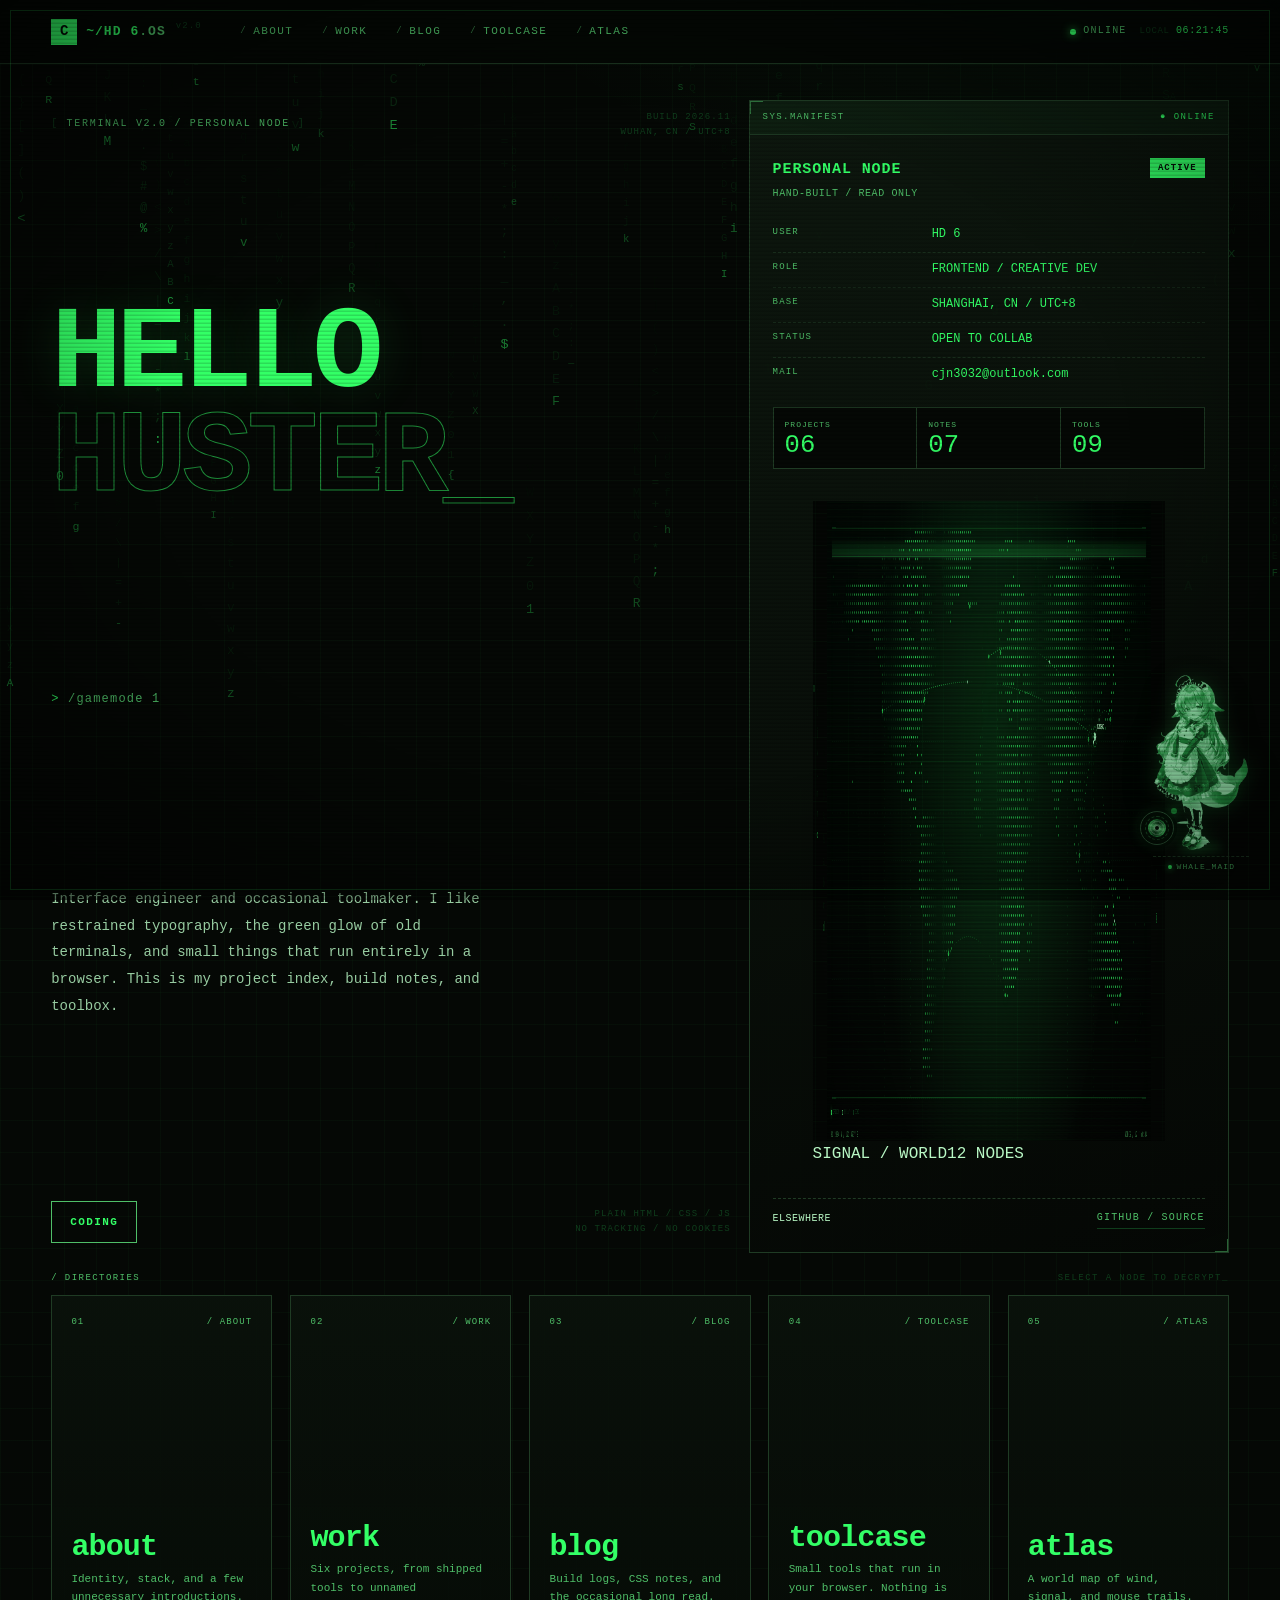
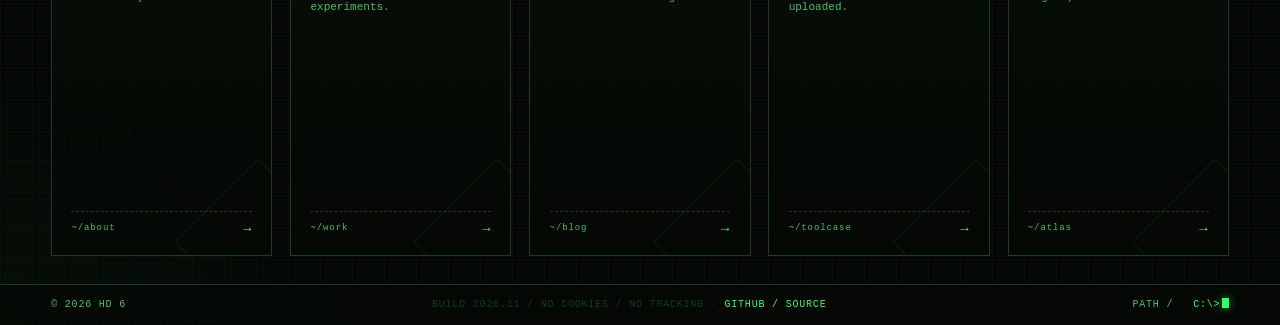
==== commit ecba13a6: "Add files via upload" ====
--- a/index.html
+++ b/index.html
@@ -327,7 +327,7 @@
 
 
         <figure class="manifest-plate">
-          <img src="assets/atlas-plate.png" alt="Green dot-matrix world map with twelve signal nodes" width="1600" height="640" loading="lazy" decoding="async">
+          <img src="[data-uri]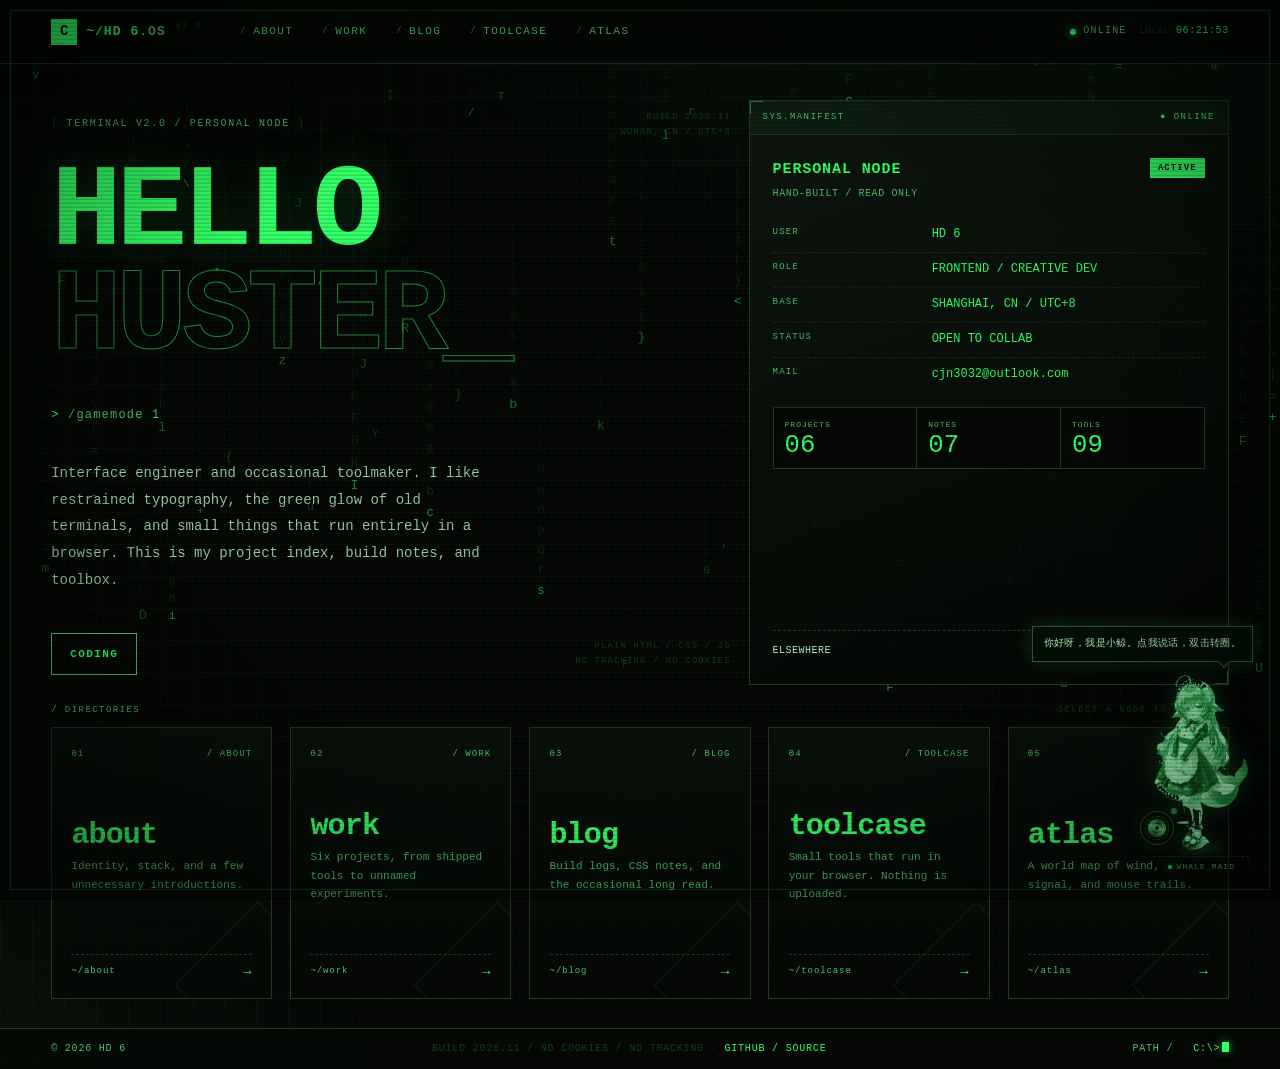
==== commit 1455bc54: "Add files via upload" ====
--- a/index.html
+++ b/index.html
@@ -321,17 +321,7 @@
 
 
         </div>
-
-
-
-
-
-        <figure class="manifest-plate">
-          <img src="[data-uri]